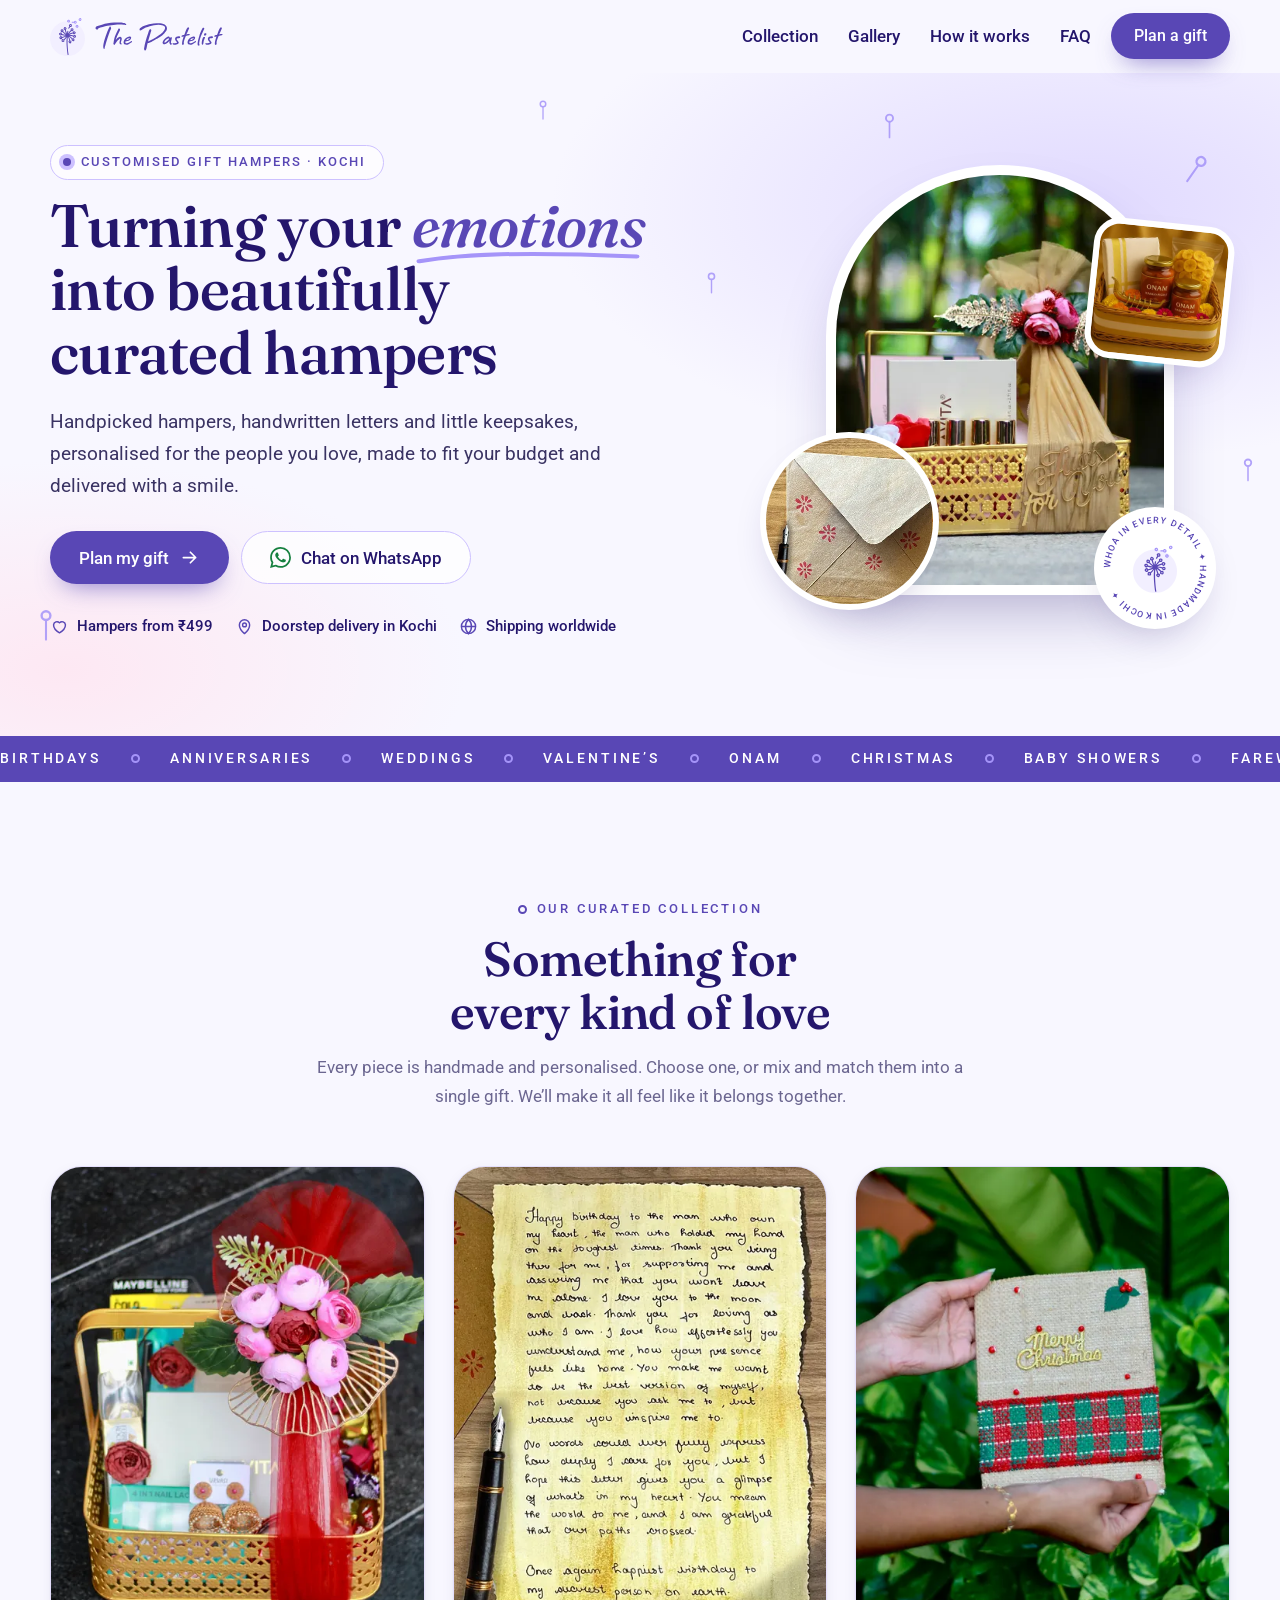
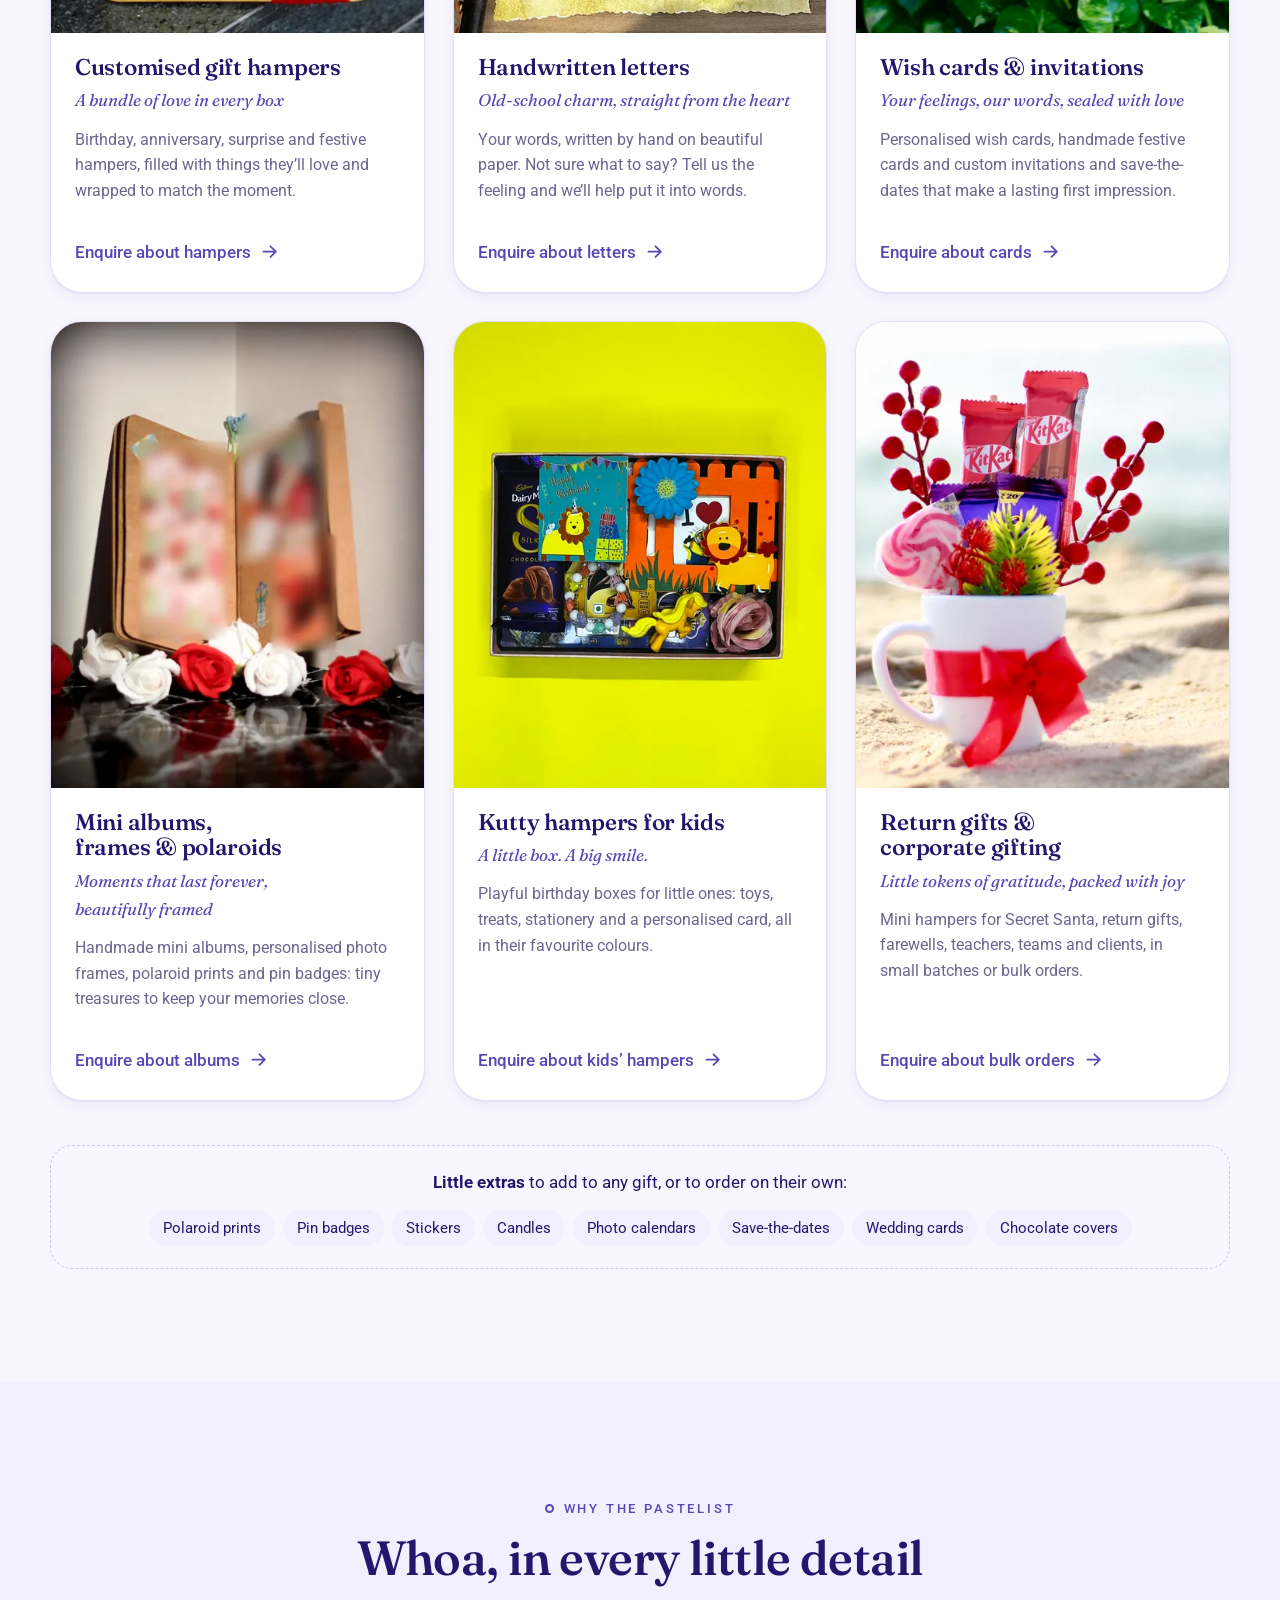
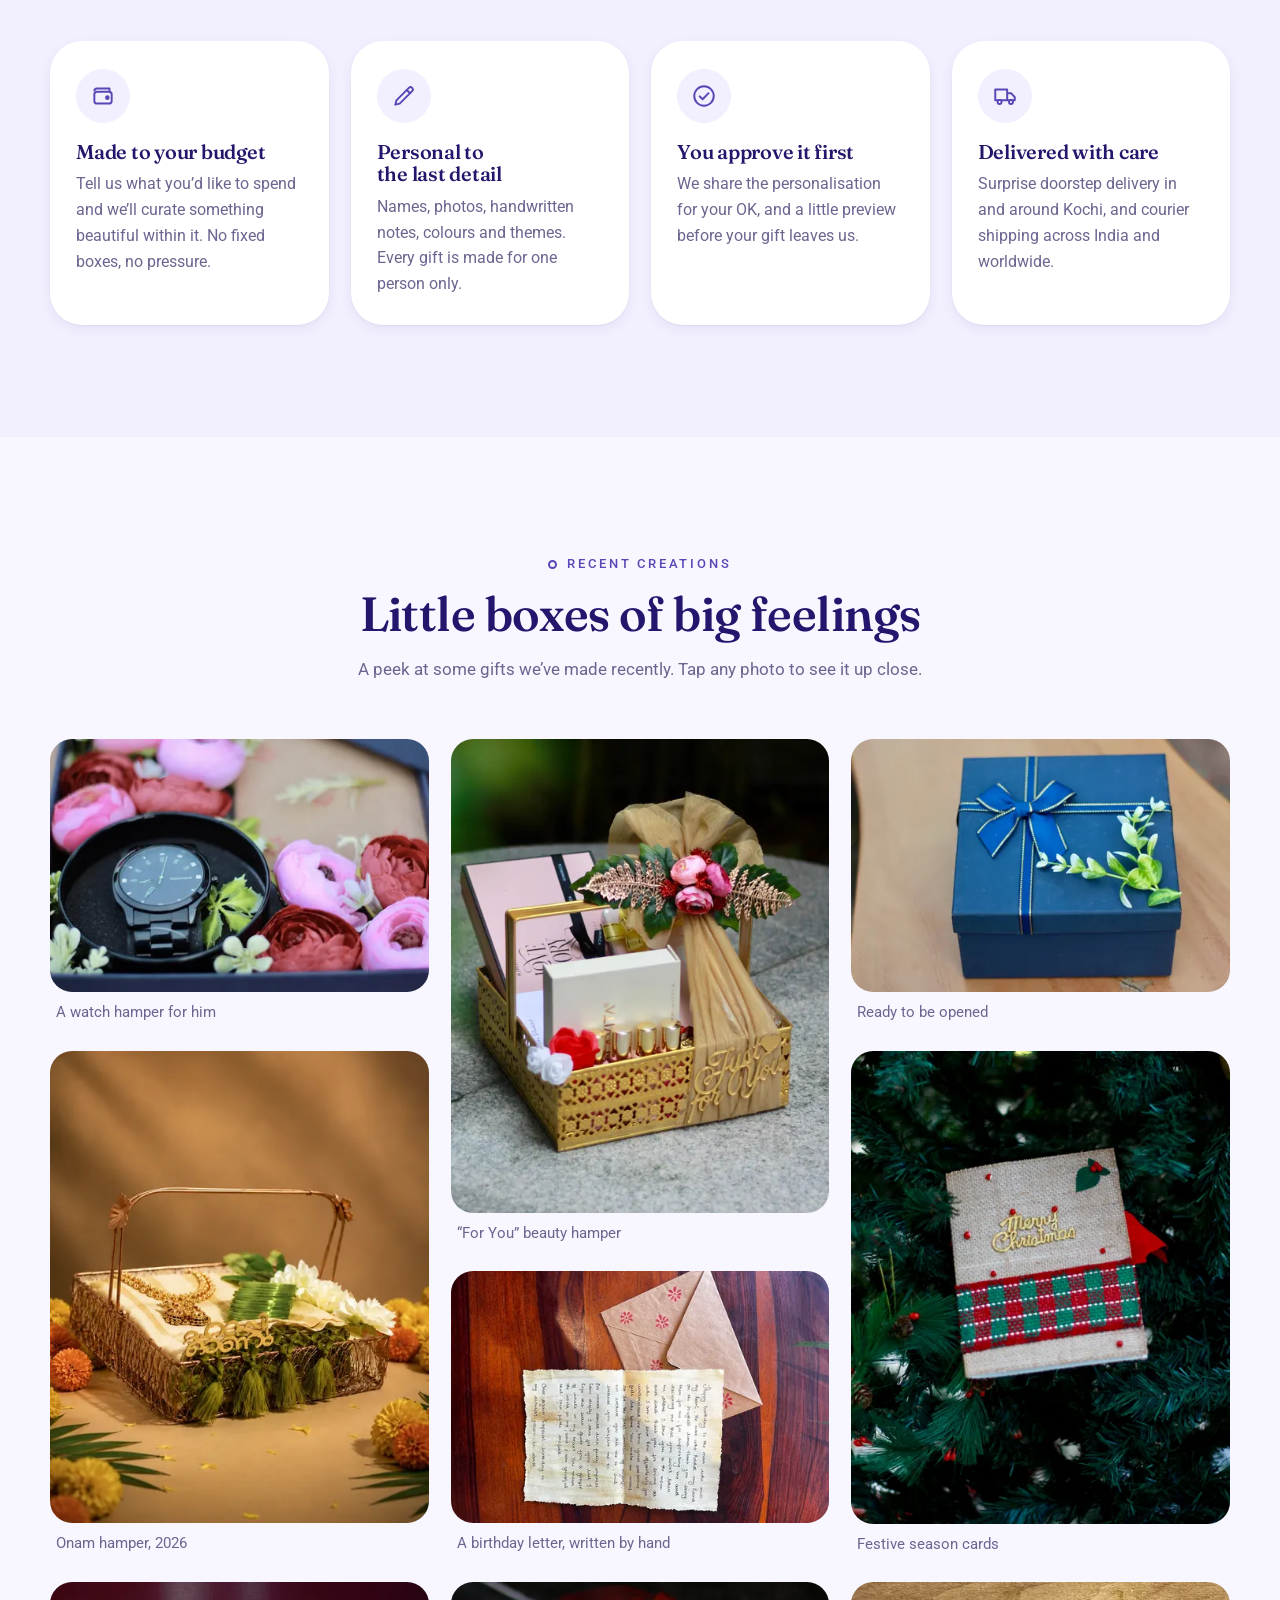
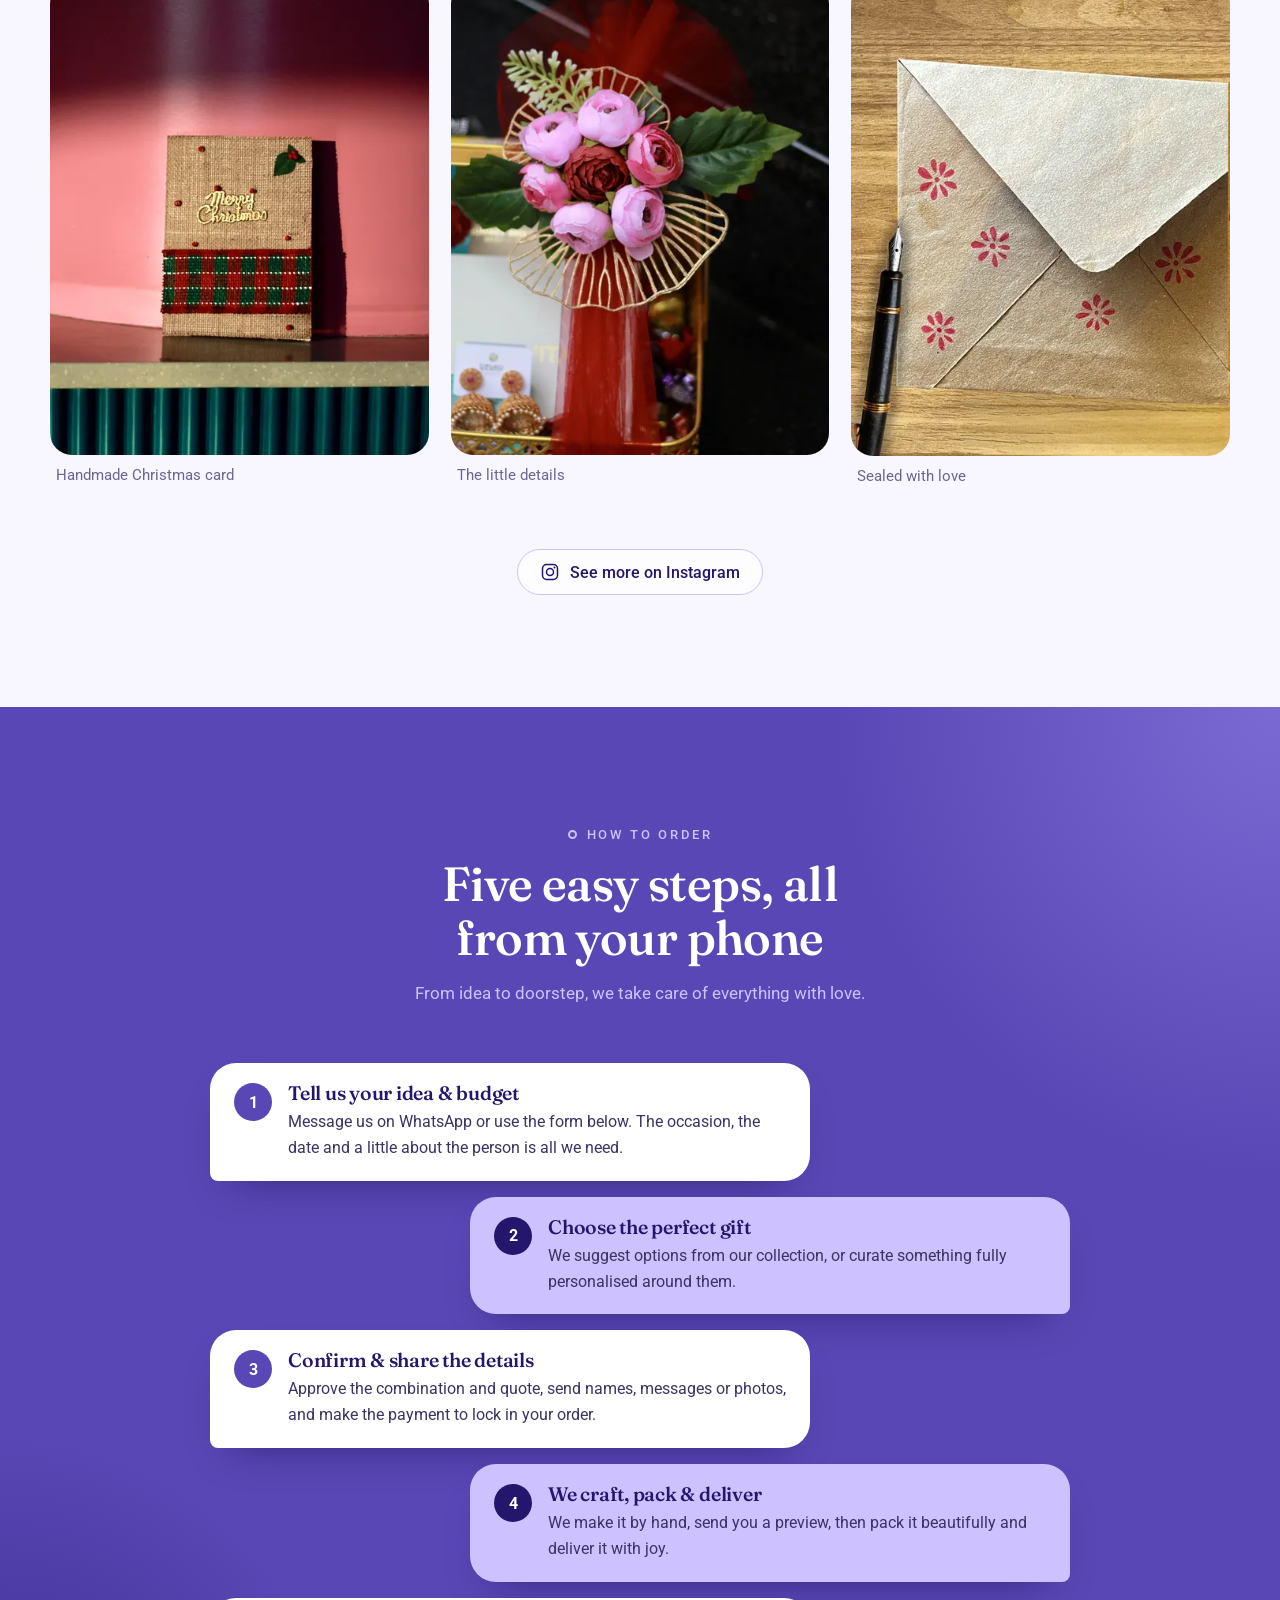
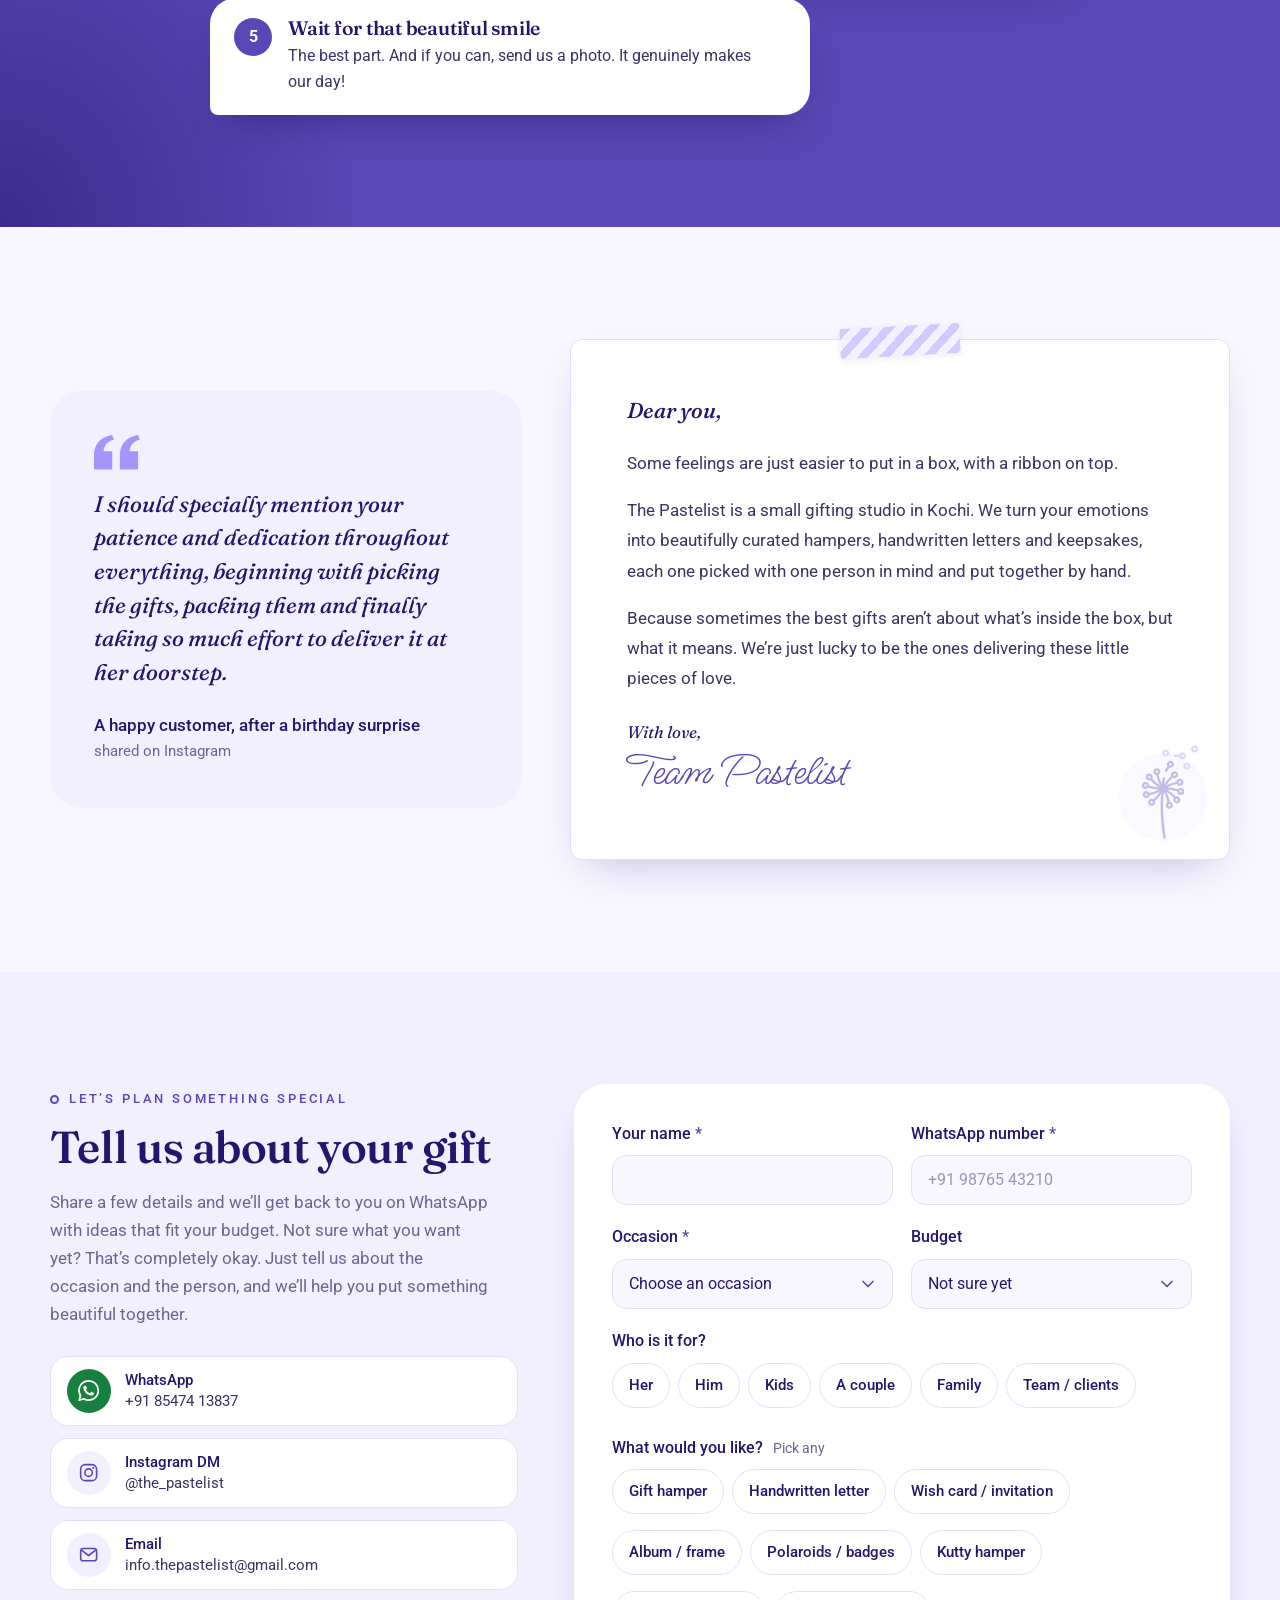
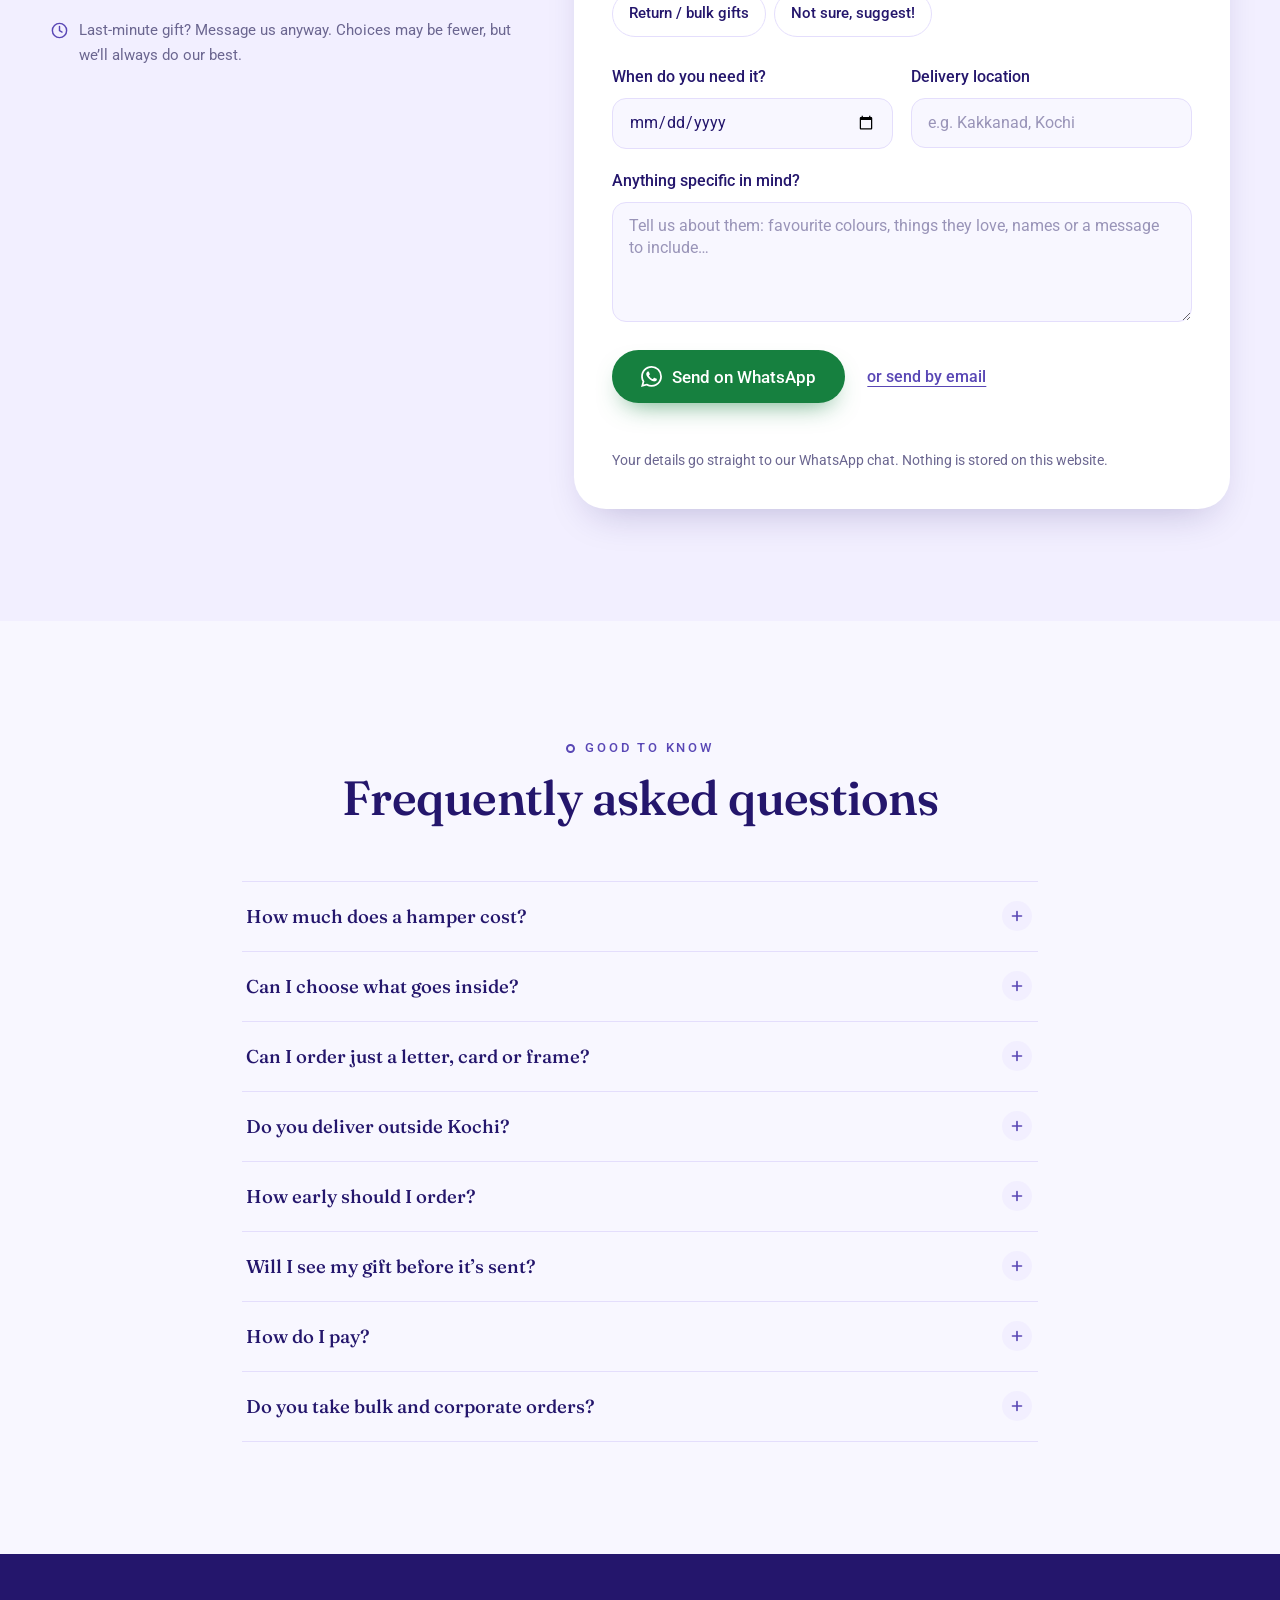
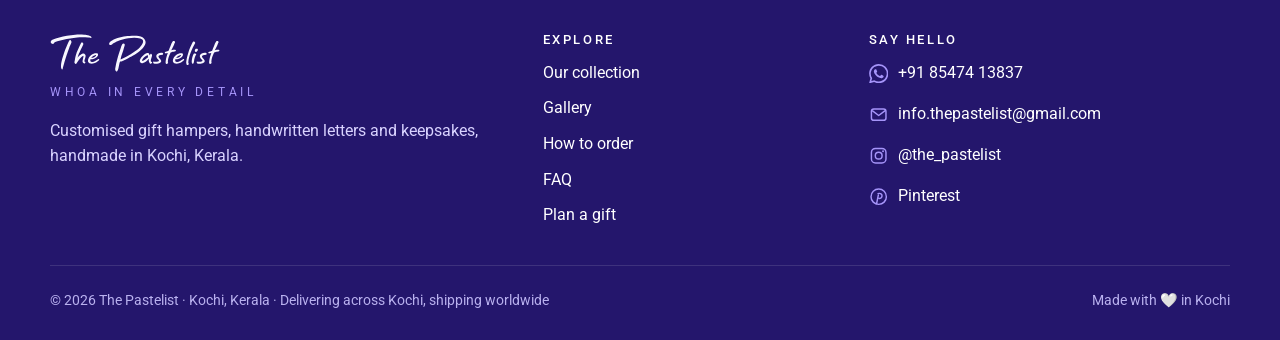
==== index.html @ 3c14d3ce "Initial website upload" ====
<!doctype html>
<html lang="en-IN">
<head>
  <meta charset="utf-8">
  <meta name="viewport" content="width=device-width, initial-scale=1">
  <title>The Pastelist | Customised Gift Hampers &amp; Personalised Gifts in Kochi</title>
  <meta name="description" content="Handmade, personalised gift hampers, handwritten letters, photo albums and wish cards from The Pastelist, Kochi. Curated to your budget, delivered across Kochi and shipped worldwide. Enquire on WhatsApp.">
  <link rel="canonical" href="https://thepastelist.com/">
  <meta name="theme-color" content="#f8f7ff">
  <meta name="color-scheme" content="light">

  <!-- Social sharing (WhatsApp, Instagram, Facebook, X) -->
  <meta property="og:type" content="website">
  <meta property="og:site_name" content="The Pastelist">
  <meta property="og:title" content="The Pastelist — Customised gift hampers, handmade in Kochi">
  <meta property="og:description" content="Hampers, handwritten letters and keepsakes, personalised for the people you love. Made to your budget. Whoa in every detail.">
  <meta property="og:url" content="https://thepastelist.com/">
  <meta property="og:image" content="https://thepastelist.com/assets/img/og-image.jpg">
  <meta property="og:image:width" content="1200">
  <meta property="og:image:height" content="630">
  <meta property="og:image:alt" content="The Pastelist logo beside a gold gift basket hamper">
  <meta property="og:locale" content="en_IN">
  <meta name="twitter:card" content="summary_large_image">

  <link rel="icon" href="favicon.ico" sizes="48x48">
  <link rel="icon" href="favicon.svg" type="image/svg+xml">
  <link rel="apple-touch-icon" href="assets/icons/apple-touch-icon.png">
  <link rel="manifest" href="site.webmanifest">

  <link rel="preconnect" href="https://fonts.googleapis.com">
  <link rel="preconnect" href="https://fonts.gstatic.com" crossorigin>
  <link rel="stylesheet" href="https://fonts.googleapis.com/css2?family=Fraunces:ital,opsz,wght,SOFT@0,9..144,400..650,100;1,9..144,400..650,100&amp;family=Ms+Madi&amp;family=Roboto:wght@400;500;700&amp;display=swap">
  <link rel="preload" as="image" type="image/webp"
        imagesrcset="assets/img/hero-gold-basket-480.webp 480w, assets/img/hero-gold-basket-800.webp 800w, assets/img/hero-gold-basket-1200.webp 1200w"
        imagesizes="(min-width: 1100px) 440px, (min-width: 900px) 40vw, 78vw" fetchpriority="high">
  <link rel="stylesheet" href="css/styles.css">
  <script>document.documentElement.classList.add('js')</script>
  <script src="js/main.js" defer></script>

  <script type="application/ld+json">
  {
    "@context": "https://schema.org",
    "@type": "Store",
    "name": "The Pastelist",
    "alternateName": "Pastelist",
    "slogan": "Whoa in every detail",
    "description": "Customised gift hampers, handwritten letters, mini albums, photo frames, wish cards, invitations and return gifts, handmade and personalised in Kochi, Kerala.",
    "url": "https://thepastelist.com/",
    "logo": "https://thepastelist.com/assets/icons/icon-512.png",
    "image": "https://thepastelist.com/assets/img/og-image.jpg",
    "telephone": "+91-85474-13837",
    "email": "info.thepastelist@gmail.com",
    "priceRange": "₹₹",
    "currenciesAccepted": "INR",
    "address": {
      "@type": "PostalAddress",
      "addressLocality": "Kochi",
      "addressRegion": "Kerala",
      "addressCountry": "IN"
    },
    "areaServed": [
      {"@type": "City", "name": "Kochi"},
      {"@type": "State", "name": "Kerala"},
      {"@type": "Country", "name": "India"}
    ],
    "sameAs": [
      "https://www.instagram.com/the_pastelist/",
      "https://www.pinterest.com/the_pastelist/",
      "https://www.threads.net/@the_pastelist"
    ],
    "contactPoint": {
      "@type": "ContactPoint",
      "contactType": "customer service",
      "telephone": "+91-85474-13837",
      "email": "info.thepastelist@gmail.com",
      "availableLanguage": ["English", "Malayalam"]
    }
  }
  </script>
</head>

<body>
  <a class="skip-link" href="#main">Skip to content</a>

  <!-- ============================== HEADER ============================== -->
  <header class="site-header" id="top">
    <div class="container header-inner">
      <a class="brand" href="#top" aria-label="The Pastelist — back to top">
        <img class="brand-mark" src="assets/brand/mark.svg" alt="" width="36" height="41">
        <img class="brand-word" src="assets/brand/wordmark.svg" alt="The Pastelist" width="132" height="31">
      </a>

      <nav class="site-nav" id="site-nav" aria-label="Main">
        <ul>
          <li><a href="#collection">Collection</a></li>
          <li><a href="#gallery">Gallery</a></li>
          <li><a href="#how-it-works">How it works</a></li>
          <li><a href="#faq">FAQ</a></li>
        </ul>
        <a class="btn btn-wa nav-wa" href="https://wa.me/918547413837?text=Hi%20The%20Pastelist!%20%F0%9F%A4%8D%20I%27d%20like%20to%20know%20more%20about%20your%20gifts." target="_blank" rel="noopener" data-wa>
          <svg class="icon" aria-hidden="true"><use href="#i-whatsapp"/></svg> Chat on WhatsApp
        </a>
      </nav>

      <a class="btn btn-primary header-cta" href="#enquire">Plan a gift</a>
      <button class="menu-toggle" type="button" aria-expanded="false" aria-controls="site-nav">
        <span class="menu-bars" aria-hidden="true"></span>
        <span class="visually-hidden">Menu</span>
      </button>
    </div>
  </header>

  <main id="main">
    <!-- =============================== HERO =============================== -->
    <section class="hero" aria-labelledby="hero-title">
      <div class="seeds" aria-hidden="true">
        <span class="seed s1"></span><span class="seed s2"></span><span class="seed s3"></span>
        <span class="seed s4"></span><span class="seed s5"></span><span class="seed s6"></span>
      </div>

      <div class="container hero-grid">
        <div class="hero-copy" data-reveal>
          <p class="eyebrow"><span class="dot" aria-hidden="true"></span>Customised gift hampers · Kochi</p>
          <h1 id="hero-title">Turning your <em>emotions</em> into beautifully curated hampers</h1>
          <p class="lead">Handpicked hampers, handwritten letters and little keepsakes, personalised for the people you love, made to fit your budget and delivered with a smile.</p>
          <div class="hero-actions">
            <a class="btn btn-primary btn-lg" href="#enquire">Plan my gift
              <svg class="icon" aria-hidden="true"><use href="#i-arrow"/></svg></a>
            <a class="btn btn-ghost btn-lg" href="https://wa.me/918547413837?text=Hi%20The%20Pastelist!%20%F0%9F%A4%8D%20I%27d%20like%20to%20know%20more%20about%20your%20gifts." target="_blank" rel="noopener" data-wa>
              <svg class="icon icon-wa" aria-hidden="true"><use href="#i-whatsapp"/></svg> Chat on WhatsApp</a>
          </div>
          <ul class="trust" aria-label="Why people order from us">
            <li><svg class="icon" aria-hidden="true"><use href="#i-heart"/></svg> Hampers from ₹499</li>
            <li><svg class="icon" aria-hidden="true"><use href="#i-pin"/></svg> Doorstep delivery in Kochi</li>
            <li><svg class="icon" aria-hidden="true"><use href="#i-globe"/></svg> Shipping worldwide</li>
          </ul>
        </div>

        <div class="hero-visual" data-reveal>
          <figure class="arch">
            <picture>
              <source type="image/webp" srcset="assets/img/hero-gold-basket-480.webp 480w, assets/img/hero-gold-basket-800.webp 800w, assets/img/hero-gold-basket-1200.webp 1200w" sizes="(min-width: 1100px) 440px, (min-width: 900px) 40vw, 78vw">
              <img src="assets/img/hero-gold-basket-800.jpg" srcset="assets/img/hero-gold-basket-480.jpg 480w, assets/img/hero-gold-basket-800.jpg 800w, assets/img/hero-gold-basket-1200.jpg 1200w" sizes="(min-width: 1100px) 440px, (min-width: 900px) 40vw, 78vw"
                   width="800" height="1000" alt="A gold lattice gift basket with a gift box, lipsticks and a tulle bow topped with pink roses" fetchpriority="high" decoding="async" style="--ph:#7e7d61">
            </picture>
          </figure>
          <figure class="bubble bubble-letter">
            <picture>
              <source type="image/webp" srcset="assets/img/hero-envelope-320.webp 320w, assets/img/hero-envelope-560.webp 560w" sizes="(min-width: 1100px) 170px, 30vw">
              <img src="assets/img/hero-envelope-320.jpg" srcset="assets/img/hero-envelope-320.jpg 320w, assets/img/hero-envelope-560.jpg 560w" sizes="(min-width: 1100px) 170px, 30vw"
                   width="320" height="320" alt="Kraft envelope hand-stamped with red flowers, beside a fountain pen" decoding="async" style="--ph:#b9a487">
            </picture>
          </figure>
          <figure class="bubble bubble-onam">
            <picture>
              <source type="image/webp" srcset="assets/img/hero-onam-320.webp 320w, assets/img/hero-onam-560.webp 560w" sizes="(min-width: 1100px) 150px, 26vw">
              <img src="assets/img/hero-onam-320.jpg" srcset="assets/img/hero-onam-320.jpg 320w, assets/img/hero-onam-560.jpg 560w" sizes="(min-width: 1100px) 150px, 26vw"
                   width="320" height="320" alt="Onam hamper in a cane tray with kasavu cloth, a golden snake boat, banana chips and mango pickle" decoding="async" style="--ph:#9d651d">
            </picture>
          </figure>
          <div class="badge" aria-hidden="true">
            <svg viewBox="0 0 200 200" class="badge-ring">
              <defs><path id="badge-circle" d="M100,100 m-74,0 a74,74 0 1,1 148,0 a74,74 0 1,1 -148,0"/></defs>
              <text><textPath href="#badge-circle">WHOA IN EVERY DETAIL ✦ HANDMADE IN KOCHI ✦</textPath></text>
            </svg>
            <img src="assets/brand/mark.svg" alt="" width="64" height="74">
          </div>
        </div>
      </div>
    </section>

    <!-- ============================== RIBBON ============================== -->
    <div class="ribbon" aria-label="Occasions we make gifts for">
      <ul class="visually-hidden">
        <li>Birthdays</li><li>Anniversaries</li><li>Weddings and engagements</li><li>Valentine's Day</li>
        <li>Onam</li><li>Christmas and New Year</li><li>Baby showers</li><li>Farewells</li><li>Corporate gifting</li><li>Just because</li>
      </ul>
      <div class="ribbon-track" aria-hidden="true">
        <span>Birthdays</span><span>Anniversaries</span><span>Weddings</span><span>Valentine’s</span><span>Onam</span>
        <span>Christmas</span><span>Baby showers</span><span>Farewells</span><span>Corporate gifting</span><span>Just because</span>
        <span>Birthdays</span><span>Anniversaries</span><span>Weddings</span><span>Valentine’s</span><span>Onam</span>
        <span>Christmas</span><span>Baby showers</span><span>Farewells</span><span>Corporate gifting</span><span>Just because</span>
      </div>
    </div>

    <!-- ============================ COLLECTION ============================ -->
    <section class="section" id="collection" aria-labelledby="collection-title">
      <div class="container">
        <header class="section-head" data-reveal>
          <p class="eyebrow">Our curated collection</p>
          <h2 id="collection-title">Something for every kind of love</h2>
          <p>Every piece is handmade and personalised. Choose one, or mix and match them into a single gift. We’ll make it all feel like it belongs together.</p>
        </header>

        <ul class="cards" role="list">
          <li class="card" data-reveal>
            <div class="card-media">
              <picture>
                <source type="image/webp" srcset="assets/img/col-hampers-480.webp 480w, assets/img/col-hampers-800.webp 800w" sizes="(min-width: 1100px) 360px, (min-width: 640px) 46vw, 92vw">
                <img src="assets/img/col-hampers-480.jpg" srcset="assets/img/col-hampers-480.jpg 480w, assets/img/col-hampers-800.jpg 800w" sizes="(min-width: 1100px) 360px, (min-width: 640px) 46vw, 92vw"
                     width="480" height="600" alt="Gold basket hamper wrapped in red tulle with pink ranunculus, earrings, cosmetics and chocolates" loading="lazy" decoding="async" style="--ph:#7e5f57">
              </picture>
            </div>
            <div class="card-body">
              <h3>Customised gift hampers</h3>
              <p class="card-tag">A bundle of love in every box</p>
              <p>Birthday, anniversary, surprise and festive hampers, filled with things they’ll love and wrapped to match the moment.</p>
              <a class="card-link" href="#enquire" data-product="Gift hamper">Enquire about hampers <svg class="icon" aria-hidden="true"><use href="#i-arrow"/></svg></a>
            </div>
          </li>

          <li class="card" data-reveal>
            <div class="card-media">
              <picture>
                <source type="image/webp" srcset="assets/img/col-letters-480.webp 480w, assets/img/col-letters-800.webp 800w" sizes="(min-width: 1100px) 360px, (min-width: 640px) 46vw, 92vw">
                <img src="assets/img/col-letters-480.jpg" srcset="assets/img/col-letters-480.jpg 480w, assets/img/col-letters-800.jpg 800w" sizes="(min-width: 1100px) 360px, (min-width: 640px) 46vw, 92vw"
                     width="480" height="600" alt="A handwritten birthday letter on aged paper, with a fountain pen resting beside it" loading="lazy" decoding="async" style="--ph:#cac18d">
              </picture>
            </div>
            <div class="card-body">
              <h3>Handwritten letters</h3>
              <p class="card-tag">Old-school charm, straight from the heart</p>
              <p>Your words, written by hand on beautiful paper. Not sure what to say? Tell us the feeling and we’ll help put it into words.</p>
              <a class="card-link" href="#enquire" data-product="Handwritten letter">Enquire about letters <svg class="icon" aria-hidden="true"><use href="#i-arrow"/></svg></a>
            </div>
          </li>

          <li class="card" data-reveal>
            <div class="card-media">
              <picture>
                <source type="image/webp" srcset="assets/img/col-cards-480.webp 480w, assets/img/col-cards-800.webp 800w" sizes="(min-width: 1100px) 360px, (min-width: 640px) 46vw, 92vw">
                <img src="assets/img/col-cards-480.jpg" srcset="assets/img/col-cards-480.jpg 480w, assets/img/col-cards-800.jpg 800w" sizes="(min-width: 1100px) 360px, (min-width: 640px) 46vw, 92vw"
                     width="480" height="600" alt="Hands holding a handmade jute Merry Christmas card with a tartan ribbon, against green leaves" loading="lazy" decoding="async" style="--ph:#4a683e">
              </picture>
            </div>
            <div class="card-body">
              <h3>Wish cards &amp; invitations</h3>
              <p class="card-tag">Your feelings, our words, sealed with love</p>
              <p>Personalised wish cards, handmade festive cards and custom invitations and save-the-dates that make a lasting first impression.</p>
              <a class="card-link" href="#enquire" data-product="Wish card / invitation">Enquire about cards <svg class="icon" aria-hidden="true"><use href="#i-arrow"/></svg></a>
            </div>
          </li>

          <li class="card" data-reveal>
            <div class="card-media">
              <picture>
                <source type="image/webp" srcset="assets/img/col-albums-480.webp 480w, assets/img/col-albums-800.webp 800w" sizes="(min-width: 1100px) 360px, (min-width: 640px) 46vw, 92vw">
                <img src="assets/img/col-albums-480.jpg" srcset="assets/img/col-albums-480.jpg 480w, assets/img/col-albums-800.jpg 800w" sizes="(min-width: 1100px) 360px, (min-width: 640px) 46vw, 92vw"
                     width="480" height="600" alt="A handmade kraft mini photo album opened to its photo pages, surrounded by red and white roses" loading="lazy" decoding="async" style="--ph:#9b7e71">
              </picture>
            </div>
            <div class="card-body">
              <h3>Mini albums, frames &amp; polaroids</h3>
              <p class="card-tag">Moments that last forever, beautifully framed</p>
              <p>Handmade mini albums, personalised photo frames, polaroid prints and pin badges: tiny treasures to keep your memories close.</p>
              <a class="card-link" href="#enquire" data-product="Mini album / photo frame">Enquire about albums <svg class="icon" aria-hidden="true"><use href="#i-arrow"/></svg></a>
            </div>
          </li>

          <li class="card" data-reveal>
            <div class="card-media">
              <picture>
                <source type="image/webp" srcset="assets/img/col-kids-480.webp 480w, assets/img/col-kids-800.webp 800w" sizes="(min-width: 1100px) 360px, (min-width: 640px) 46vw, 92vw">
                <img src="assets/img/col-kids-480.jpg" srcset="assets/img/col-kids-480.jpg 480w, assets/img/col-kids-800.jpg 800w" sizes="(min-width: 1100px) 360px, (min-width: 640px) 46vw, 92vw"
                     width="480" height="600" alt="A kids' birthday hamper with a lion photo frame, a flower clip, a pony toy, a bracelet and chocolates" loading="lazy" decoding="async" style="--ph:#b7b917">
              </picture>
            </div>
            <div class="card-body">
              <h3>Kutty hampers for kids</h3>
              <p class="card-tag">A little box. A big smile.</p>
              <p>Playful birthday boxes for little ones: toys, treats, stationery and a personalised card, all in their favourite colours.</p>
              <a class="card-link" href="#enquire" data-product="Kutty hamper (kids)">Enquire about kids’ hampers <svg class="icon" aria-hidden="true"><use href="#i-arrow"/></svg></a>
            </div>
          </li>

          <li class="card" data-reveal>
            <div class="card-media">
              <picture>
                <source type="image/webp" srcset="assets/img/col-corporate-480.webp 480w, assets/img/col-corporate-800.webp 800w" sizes="(min-width: 1100px) 360px, (min-width: 640px) 46vw, 92vw">
                <img src="assets/img/col-corporate-480.jpg" srcset="assets/img/col-corporate-480.jpg 480w, assets/img/col-corporate-800.jpg 800w" sizes="(min-width: 1100px) 360px, (min-width: 640px) 46vw, 92vw"
                     width="480" height="600" alt="A Christmas mini hamper: a white mug filled with KitKat, chocolates and red berries, tied with a red bow" loading="lazy" decoding="async" style="--ph:#d6afaf">
              </picture>
            </div>
            <div class="card-body">
              <h3>Return gifts &amp; corporate gifting</h3>
              <p class="card-tag">Little tokens of gratitude, packed with joy</p>
              <p>Mini hampers for Secret Santa, return gifts, farewells, teachers, teams and clients, in small batches or bulk orders.</p>
              <a class="card-link" href="#enquire" data-product="Return gifts / corporate">Enquire about bulk orders <svg class="icon" aria-hidden="true"><use href="#i-arrow"/></svg></a>
            </div>
          </li>
        </ul>

        <div class="extras" data-reveal>
          <p><strong>Little extras</strong> to add to any gift, or to order on their own:</p>
          <ul class="chips" role="list">
            <li>Polaroid prints</li><li>Pin badges</li><li>Stickers</li><li>Candles</li><li>Photo calendars</li>
            <li>Save-the-dates</li><li>Wedding cards</li><li>Chocolate covers</li>
          </ul>
        </div>
      </div>
    </section>

    <!-- ============================= PROMISE ============================== -->
    <section class="section section-tint" id="promise" aria-labelledby="promise-title">
      <div class="container">
        <header class="section-head" data-reveal>
          <p class="eyebrow">Why The Pastelist</p>
          <h2 id="promise-title">Whoa, in every little detail</h2>
        </header>
        <ul class="promises" role="list">
          <li data-reveal>
            <span class="promise-icon" aria-hidden="true"><svg class="icon"><use href="#i-wallet"/></svg></span>
            <h3>Made to your budget</h3>
            <p>Tell us what you’d like to spend and we’ll curate something beautiful within it. No fixed boxes, no pressure.</p>
          </li>
          <li data-reveal>
            <span class="promise-icon" aria-hidden="true"><svg class="icon"><use href="#i-pen"/></svg></span>
            <h3>Personal to the last detail</h3>
            <p>Names, photos, handwritten notes, colours and themes. Every gift is made for one person only.</p>
          </li>
          <li data-reveal>
            <span class="promise-icon" aria-hidden="true"><svg class="icon"><use href="#i-check"/></svg></span>
            <h3>You approve it first</h3>
            <p>We share the personalisation for your OK, and a little preview before your gift leaves us.</p>
          </li>
          <li data-reveal>
            <span class="promise-icon" aria-hidden="true"><svg class="icon"><use href="#i-truck"/></svg></span>
            <h3>Delivered with care</h3>
            <p>Surprise doorstep delivery in and around Kochi, and courier shipping across India and worldwide.</p>
          </li>
        </ul>
      </div>
    </section>

    <!-- ============================== GALLERY ============================= -->
    <section class="section" id="gallery" aria-labelledby="gallery-title">
      <div class="container">
        <header class="section-head" data-reveal>
          <p class="eyebrow">Recent creations</p>
          <h2 id="gallery-title">Little boxes of big feelings</h2>
          <p>A peek at some gifts we’ve made recently. Tap any photo to see it up close.</p>
        </header>

        <div class="gallery">
          <figure data-reveal>
            <button type="button" class="gallery-item" data-full="gal-watch" data-w="1200" data-h="803">
              <picture>
                <source type="image/webp" srcset="assets/img/gal-watch-480.webp 480w, assets/img/gal-watch-800.webp 800w" sizes="(min-width: 1100px) 370px, (min-width: 900px) 31vw, 46vw">
                <img src="assets/img/gal-watch-480.jpg" srcset="assets/img/gal-watch-480.jpg 480w, assets/img/gal-watch-800.jpg 800w" sizes="(min-width: 1100px) 370px, (min-width: 900px) 31vw, 46vw"
                     width="480" height="321" alt="A navy gift box holding a black wristwatch nestled among pink and red peonies" loading="lazy" decoding="async" style="--ph:#7e6b78">
              </picture>
            </button>
            <figcaption>A watch hamper for him</figcaption>
          </figure>
          <figure data-reveal>
            <button type="button" class="gallery-item" data-full="gal-onam-2026" data-w="941" data-h="1175">
              <picture>
                <source type="image/webp" srcset="assets/img/gal-onam-2026-480.webp 480w, assets/img/gal-onam-2026-800.webp 800w" sizes="(min-width: 1100px) 370px, (min-width: 900px) 31vw, 46vw">
                <img src="assets/img/gal-onam-2026-480.jpg" srcset="assets/img/gal-onam-2026-480.jpg 480w, assets/img/gal-onam-2026-800.jpg 800w" sizes="(min-width: 1100px) 370px, (min-width: 900px) 31vw, 46vw"
                     width="480" height="599" alt="Personalised Onam hamper in a cane basket with a kasavu mundu and white flowers" loading="lazy" decoding="async" style="--ph:#9c6e38">
              </picture>
            </button>
            <figcaption>Onam hamper, 2026</figcaption>
          </figure>
          <figure data-reveal>
            <button type="button" class="gallery-item" data-full="gal-xmas-card" data-w="1200" data-h="1500">
              <picture>
                <source type="image/webp" srcset="assets/img/gal-xmas-card-480.webp 480w, assets/img/gal-xmas-card-800.webp 800w" sizes="(min-width: 1100px) 370px, (min-width: 900px) 31vw, 46vw">
                <img src="assets/img/gal-xmas-card-480.jpg" srcset="assets/img/gal-xmas-card-480.jpg 480w, assets/img/gal-xmas-card-800.jpg 800w" sizes="(min-width: 1100px) 370px, (min-width: 900px) 31vw, 46vw"
                     width="480" height="600" alt="Handmade jute Christmas card standing on a pink shelf" loading="lazy" decoding="async" style="--ph:#7e4f4b">
              </picture>
            </button>
            <figcaption>Handmade Christmas card</figcaption>
          </figure>
          <figure data-reveal>
            <button type="button" class="gallery-item" data-full="gal-gold-basket" data-w="1200" data-h="1500">
              <picture>
                <source type="image/webp" srcset="assets/img/gal-gold-basket-480.webp 480w, assets/img/gal-gold-basket-800.webp 800w" sizes="(min-width: 1100px) 370px, (min-width: 900px) 31vw, 46vw">
                <img src="assets/img/gal-gold-basket-480.jpg" srcset="assets/img/gal-gold-basket-480.jpg 480w, assets/img/gal-gold-basket-800.jpg 800w" sizes="(min-width: 1100px) 370px, (min-width: 900px) 31vw, 46vw"
                     width="480" height="600" alt="Gold lattice hamper with rose-gold tulle, roses and beauty gifts" loading="lazy" decoding="async" style="--ph:#7c7464">
              </picture>
            </button>
            <figcaption>“For You” beauty hamper</figcaption>
          </figure>
          <figure data-reveal>
            <button type="button" class="gallery-item" data-full="gal-letter" data-w="1200" data-h="800">
              <picture>
                <source type="image/webp" srcset="assets/img/gal-letter-480.webp 480w, assets/img/gal-letter-800.webp 800w" sizes="(min-width: 1100px) 370px, (min-width: 900px) 31vw, 46vw">
                <img src="assets/img/gal-letter-480.jpg" srcset="assets/img/gal-letter-480.jpg 480w, assets/img/gal-letter-800.jpg 800w" sizes="(min-width: 1100px) 370px, (min-width: 900px) 31vw, 46vw"
                     width="480" height="320" alt="An open handwritten letter and its envelope on a wooden table" loading="lazy" decoding="async" style="--ph:#986d67">
              </picture>
            </button>
            <figcaption>A birthday letter, written by hand</figcaption>
          </figure>
          <figure data-reveal>
            <button type="button" class="gallery-item" data-full="gal-roses" data-w="1200" data-h="1500">
              <picture>
                <source type="image/webp" srcset="assets/img/gal-roses-480.webp 480w, assets/img/gal-roses-800.webp 800w" sizes="(min-width: 1100px) 370px, (min-width: 900px) 31vw, 46vw">
                <img src="assets/img/gal-roses-480.jpg" srcset="assets/img/gal-roses-480.jpg 480w, assets/img/gal-roses-800.jpg 800w" sizes="(min-width: 1100px) 370px, (min-width: 900px) 31vw, 46vw"
                     width="480" height="600" alt="Close-up of pink ranunculus and a gold wire fan on a red-tulle gift basket" loading="lazy" decoding="async" style="--ph:#573c37">
              </picture>
            </button>
            <figcaption>The little details</figcaption>
          </figure>
          <figure data-reveal>
            <button type="button" class="gallery-item" data-full="gal-blue-box" data-w="1200" data-h="803">
              <picture>
                <source type="image/webp" srcset="assets/img/gal-blue-box-480.webp 480w, assets/img/gal-blue-box-800.webp 800w" sizes="(min-width: 1100px) 370px, (min-width: 900px) 31vw, 46vw">
                <img src="assets/img/gal-blue-box-480.jpg" srcset="assets/img/gal-blue-box-480.jpg 480w, assets/img/gal-blue-box-800.jpg 800w" sizes="(min-width: 1100px) 370px, (min-width: 900px) 31vw, 46vw"
                     width="480" height="321" alt="A navy gift box tied with a satin bow and a sprig of greenery" loading="lazy" decoding="async" style="--ph:#6d7b82">
              </picture>
            </button>
            <figcaption>Ready to be opened</figcaption>
          </figure>
          <figure data-reveal>
            <button type="button" class="gallery-item" data-full="gal-xmas-tree" data-w="1200" data-h="1500">
              <picture>
                <source type="image/webp" srcset="assets/img/gal-xmas-tree-480.webp 480w, assets/img/gal-xmas-tree-800.webp 800w" sizes="(min-width: 1100px) 370px, (min-width: 900px) 31vw, 46vw">
                <img src="assets/img/gal-xmas-tree-480.jpg" srcset="assets/img/gal-xmas-tree-480.jpg 480w, assets/img/gal-xmas-tree-800.jpg 800w" sizes="(min-width: 1100px) 370px, (min-width: 900px) 31vw, 46vw"
                     width="480" height="600" alt="Jute Christmas card with a tartan band tucked into a decorated Christmas tree" loading="lazy" decoding="async" style="--ph:#232e2a">
              </picture>
            </button>
            <figcaption>Festive season cards</figcaption>
          </figure>
          <figure data-reveal>
            <button type="button" class="gallery-item" data-full="gal-envelope" data-w="1200" data-h="1500">
              <picture>
                <source type="image/webp" srcset="assets/img/gal-envelope-480.webp 480w, assets/img/gal-envelope-800.webp 800w" sizes="(min-width: 1100px) 370px, (min-width: 900px) 31vw, 46vw">
                <img src="assets/img/gal-envelope-480.jpg" srcset="assets/img/gal-envelope-480.jpg 480w, assets/img/gal-envelope-800.jpg 800w" sizes="(min-width: 1100px) 370px, (min-width: 900px) 31vw, 46vw"
                     width="480" height="600" alt="Envelope stamped with red flowers and a fountain pen on a table" loading="lazy" decoding="async" style="--ph:#b9a27f">
              </picture>
            </button>
            <figcaption>Sealed with love</figcaption>
          </figure>
        </div>

        <p class="center" data-reveal>
          <a class="btn btn-ghost" href="https://www.instagram.com/the_pastelist/" target="_blank" rel="noopener">
            <svg class="icon" aria-hidden="true"><use href="#i-instagram"/></svg> See more on Instagram</a>
        </p>
      </div>
    </section>

    <!-- =========================== HOW IT WORKS =========================== -->
    <section class="section section-violet" id="how-it-works" aria-labelledby="how-title">
      <div class="container">
        <header class="section-head" data-reveal>
          <p class="eyebrow eyebrow-light">How to order</p>
          <h2 id="how-title">Five easy steps, all from your phone</h2>
          <p>From idea to doorstep, we take care of everything with love.</p>
        </header>
        <ol class="steps" role="list">
          <li class="step" data-reveal>
            <span class="step-no" aria-hidden="true">1</span>
            <div><h3>Tell us your idea &amp; budget</h3>
              <p>Message us on WhatsApp or use the form below. The occasion, the date and a little about the person is all we need.</p></div>
          </li>
          <li class="step" data-reveal>
            <span class="step-no" aria-hidden="true">2</span>
            <div><h3>Choose the perfect gift</h3>
              <p>We suggest options from our collection, or curate something fully personalised around them.</p></div>
          </li>
          <li class="step" data-reveal>
            <span class="step-no" aria-hidden="true">3</span>
            <div><h3>Confirm &amp; share the details</h3>
              <p>Approve the combination and quote, send names, messages or photos, and make the payment to lock in your order.</p></div>
          </li>
          <li class="step" data-reveal>
            <span class="step-no" aria-hidden="true">4</span>
            <div><h3>We craft, pack &amp; deliver</h3>
              <p>We make it by hand, send you a preview, then pack it beautifully and deliver it with joy.</p></div>
          </li>
          <li class="step" data-reveal>
            <span class="step-no" aria-hidden="true">5</span>
            <div><h3>Wait for that beautiful smile</h3>
              <p>The best part. And if you can, send us a photo. It genuinely makes our day!</p></div>
          </li>
        </ol>
      </div>
    </section>

    <!-- ======================== KIND WORDS + ABOUT ======================== -->
    <section class="section" id="about" aria-labelledby="about-title">
      <div class="container about-grid">
        <figure class="quote" data-reveal>
          <svg class="quote-mark" aria-hidden="true" viewBox="0 0 48 36"><path d="M0 36V22C0 9.6 6.3 2.3 18.8 0l2 4.6C13.6 6.7 10.2 11 10 17h9v19H0Zm27 0V22C27 9.6 33.3 2.3 45.8 0l2 4.6C40.6 6.7 37.2 11 37 17h9v19H27Z"/></svg>
          <blockquote>
            <p>I should specially mention your patience and dedication throughout everything, beginning with picking the gifts, packing them and finally taking so much effort to deliver it at her doorstep.</p>
          </blockquote>
          <figcaption>A happy customer, after a birthday surprise<span>shared on Instagram</span></figcaption>
        </figure>

        <article class="letter" data-reveal>
          <h2 id="about-title" class="visually-hidden">About The Pastelist</h2>
          <p class="letter-greeting">Dear you,</p>
          <p>Some feelings are just easier to put in a box, with a ribbon on top.</p>
          <p>The Pastelist is a small gifting studio in Kochi. We turn your emotions into beautifully curated hampers, handwritten letters and keepsakes, each one picked with one person in mind and put together by hand.</p>
          <p>Because sometimes the best gifts aren’t about what’s inside the box, but what it means. We’re just lucky to be the ones delivering these little pieces of love.</p>
          <p class="letter-sign">With love,<span>Team Pastelist</span></p>
          <img class="letter-mark" src="assets/brand/mark.svg" alt="" width="88" height="101" loading="lazy">
        </article>
      </div>
    </section>

    <!-- ============================== ENQUIRE ============================= -->
    <section class="section section-tint" id="enquire" aria-labelledby="enquire-title">
      <div class="container enquire-grid">
        <div class="enquire-intro" data-reveal>
          <p class="eyebrow">Let’s plan something special</p>
          <h2 id="enquire-title">Tell us about your gift</h2>
          <p>Share a few details and we’ll get back to you on WhatsApp with ideas that fit your budget. Not sure what you want yet? That’s completely okay. Just tell us about the occasion and the person, and we’ll help you put something beautiful together.</p>
          <ul class="contact-list" role="list">
            <li><a href="https://wa.me/918547413837?text=Hi%20The%20Pastelist!%20%F0%9F%A4%8D%20I%27d%20like%20to%20know%20more%20about%20your%20gifts." target="_blank" rel="noopener" data-wa>
              <span class="contact-icon wa" aria-hidden="true"><svg class="icon"><use href="#i-whatsapp"/></svg></span>
              <span><strong>WhatsApp</strong>+91 85474 13837</span></a></li>
            <li><a href="https://www.instagram.com/the_pastelist/" target="_blank" rel="noopener">
              <span class="contact-icon" aria-hidden="true"><svg class="icon"><use href="#i-instagram"/></svg></span>
              <span><strong>Instagram DM</strong>@the_pastelist</span></a></li>
            <li><a href="mailto:info.thepastelist@gmail.com">
              <span class="contact-icon" aria-hidden="true"><svg class="icon"><use href="#i-mail"/></svg></span>
              <span><strong>Email</strong>info.thepastelist@gmail.com</span></a></li>
          </ul>
          <p class="note"><svg class="icon" aria-hidden="true"><use href="#i-clock"/></svg> Last-minute gift? Message us anyway. Choices may be fewer, but we’ll always do our best.</p>
        </div>

        <form class="enquiry-form" id="enquiry-form" novalidate data-reveal>
          <div class="field-row">
            <div class="field">
              <label for="f-name">Your name <span aria-hidden="true">*</span></label>
              <input id="f-name" name="name" type="text" autocomplete="name" required>
              <p class="field-error" id="f-name-err" hidden>Please tell us your name.</p>
            </div>
            <div class="field">
              <label for="f-phone">WhatsApp number <span aria-hidden="true">*</span></label>
              <input id="f-phone" name="phone" type="tel" inputmode="tel" autocomplete="tel" placeholder="+91 98765 43210" required>
              <p class="field-error" id="f-phone-err" hidden>Please enter a valid phone number.</p>
            </div>
          </div>

          <div class="field-row">
            <div class="field">
              <label for="f-occasion">Occasion <span aria-hidden="true">*</span></label>
              <select id="f-occasion" name="occasion" required>
                <option value="">Choose an occasion</option>
                <option>Birthday</option>
                <option>Anniversary</option>
                <option>Wedding / engagement</option>
                <option>Valentine’s Day</option>
                <option>Onam</option>
                <option>Christmas / New Year</option>
                <option>Baby shower / new baby</option>
                <option>Farewell / thank you</option>
                <option>Corporate / bulk order</option>
                <option>Just because</option>
                <option>Something else</option>
              </select>
              <p class="field-error" id="f-occasion-err" hidden>Please choose an occasion.</p>
            </div>
            <div class="field">
              <label for="f-budget">Budget</label>
              <select id="f-budget" name="budget">
                <option value="">Not sure yet</option>
                <option>Under ₹500</option>
                <option>₹500 – ₹1,000</option>
                <option>₹1,000 – ₹2,000</option>
                <option>₹2,000 – ₹3,500</option>
                <option>₹3,500 – ₹5,000</option>
                <option>Above ₹5,000</option>
              </select>
            </div>
          </div>

          <fieldset class="field">
            <legend>Who is it for?</legend>
            <div class="choice-group">
              <label class="choice"><input type="radio" name="recipient" value="Her"><span>Her</span></label>
              <label class="choice"><input type="radio" name="recipient" value="Him"><span>Him</span></label>
              <label class="choice"><input type="radio" name="recipient" value="Kids"><span>Kids</span></label>
              <label class="choice"><input type="radio" name="recipient" value="A couple"><span>A couple</span></label>
              <label class="choice"><input type="radio" name="recipient" value="Family"><span>Family</span></label>
              <label class="choice"><input type="radio" name="recipient" value="Team / clients"><span>Team / clients</span></label>
            </div>
          </fieldset>

          <fieldset class="field">
            <legend>What would you like? <span class="hint">Pick any</span></legend>
            <div class="choice-group">
              <label class="choice"><input type="checkbox" name="products" value="Gift hamper"><span>Gift hamper</span></label>
              <label class="choice"><input type="checkbox" name="products" value="Handwritten letter"><span>Handwritten letter</span></label>
              <label class="choice"><input type="checkbox" name="products" value="Wish card / invitation"><span>Wish card / invitation</span></label>
              <label class="choice"><input type="checkbox" name="products" value="Mini album / photo frame"><span>Album / frame</span></label>
              <label class="choice"><input type="checkbox" name="products" value="Polaroids / badges"><span>Polaroids / badges</span></label>
              <label class="choice"><input type="checkbox" name="products" value="Kutty hamper (kids)"><span>Kutty hamper</span></label>
              <label class="choice"><input type="checkbox" name="products" value="Return gifts / corporate"><span>Return / bulk gifts</span></label>
              <label class="choice"><input type="checkbox" name="products" value="Not sure, please suggest"><span>Not sure, suggest!</span></label>
            </div>
          </fieldset>

          <div class="field-row">
            <div class="field">
              <label for="f-date">When do you need it?</label>
              <input id="f-date" name="date" type="date">
            </div>
            <div class="field">
              <label for="f-location">Delivery location</label>
              <input id="f-location" name="location" type="text" autocomplete="address-level2" placeholder="e.g. Kakkanad, Kochi">
            </div>
          </div>

          <div class="field">
            <label for="f-message">Anything specific in mind?</label>
            <textarea id="f-message" name="message" rows="4" placeholder="Tell us about them: favourite colours, things they love, names or a message to include…"></textarea>
          </div>

          <div class="form-actions">
            <button class="btn btn-wa btn-lg" type="submit">
              <svg class="icon" aria-hidden="true"><use href="#i-whatsapp"/></svg> Send on WhatsApp</button>
            <button class="btn-text" type="button" id="send-email">or send by email</button>
          </div>
          <p class="form-status" id="form-status" role="status" aria-live="polite"></p>
          <p class="form-fineprint">Your details go straight to our WhatsApp chat. Nothing is stored on this website.</p>
        </form>
      </div>
    </section>

    <!-- ================================ FAQ =============================== -->
    <section class="section" id="faq" aria-labelledby="faq-title">
      <div class="container faq-wrap">
        <header class="section-head" data-reveal>
          <p class="eyebrow">Good to know</p>
          <h2 id="faq-title">Frequently asked questions</h2>
        </header>
        <div class="faq" data-reveal>
          <details>
            <summary>How much does a hamper cost?</summary>
            <p>Our hampers start from around ₹499. The final price depends on what goes inside, the size and the personalisation. Share your budget and we’ll curate within it. If a quote feels high, we’ll happily rework the contents rather than compromise on quality.</p>
          </details>
          <details>
            <summary>Can I choose what goes inside?</summary>
            <p>Absolutely. Pick products you like, tell us your colours or theme, or simply tell us about the person and let us curate the rest. Every hamper is customised.</p>
          </details>
          <details>
            <summary>Can I order just a letter, card or frame?</summary>
            <p>Yes. Handwritten letters, wish cards, frames, albums and polaroids can all be ordered on their own. You don’t need to buy a hamper.</p>
          </details>
          <details>
            <summary>Do you deliver outside Kochi?</summary>
            <p>Yes! We offer direct surprise delivery in and around Kochi, and courier shipping across India and worldwide. Pickup can also be arranged.</p>
          </details>
          <details>
            <summary>How early should I order?</summary>
            <p>As early as you can, since personalised pieces take time to make well. For last-minute orders, message us anyway: the choices may be fewer, but we’ll check what’s possible and do our best.</p>
          </details>
          <details>
            <summary>Will I see my gift before it’s sent?</summary>
            <p>Yes. We share names, spellings, dates and messages for your approval before we make anything, and send you a little preview before dispatch.</p>
          </details>
          <details>
            <summary>How do I pay?</summary>
            <p>Once you’re happy with the combination and the quote, we share payment details on WhatsApp. Your order is confirmed as soon as payment is received.</p>
          </details>
          <details>
            <summary>Do you take bulk and corporate orders?</summary>
            <p>We do: return gifts, farewell and teacher gifts, employee and client gifting, and wedding favours. Tell us the quantity and date and we’ll put together options.</p>
          </details>
        </div>
      </div>
    </section>
  </main>

  <!-- ============================== FOOTER ============================== -->
  <footer class="site-footer">
    <div class="container footer-grid">
      <div class="footer-brand">
        <img src="assets/brand/wordmark-light.svg" alt="The Pastelist" width="170" height="40" loading="lazy">
        <p class="footer-tagline">Whoa in every detail</p>
        <p>Customised gift hampers, handwritten letters and keepsakes, handmade in Kochi, Kerala.</p>
      </div>
      <nav aria-label="Footer">
        <h2 class="footer-title">Explore</h2>
        <ul role="list">
          <li><a href="#collection">Our collection</a></li>
          <li><a href="#gallery">Gallery</a></li>
          <li><a href="#how-it-works">How to order</a></li>
          <li><a href="#faq">FAQ</a></li>
          <li><a href="#enquire">Plan a gift</a></li>
        </ul>
      </nav>
      <div>
        <h2 class="footer-title">Say hello</h2>
        <ul role="list" class="footer-contact">
          <li><a href="https://wa.me/918547413837" target="_blank" rel="noopener" data-wa><svg class="icon" aria-hidden="true"><use href="#i-whatsapp"/></svg> +91 85474 13837</a></li>
          <li><a href="mailto:info.thepastelist@gmail.com"><svg class="icon" aria-hidden="true"><use href="#i-mail"/></svg> info.thepastelist@gmail.com</a></li>
          <li><a href="https://www.instagram.com/the_pastelist/" target="_blank" rel="noopener"><svg class="icon" aria-hidden="true"><use href="#i-instagram"/></svg> @the_pastelist</a></li>
          <li><a href="https://www.pinterest.com/the_pastelist/" target="_blank" rel="noopener"><svg class="icon" aria-hidden="true"><use href="#i-pinterest"/></svg> Pinterest</a></li>
        </ul>
      </div>
    </div>
    <div class="container footer-bottom">
      <p>© <span data-year>2026</span> The Pastelist · Kochi, Kerala · Delivering across Kochi, shipping worldwide</p>
      <p>Made with 🤍 in Kochi</p>
    </div>
  </footer>

  <!-- Floating WhatsApp button -->
  <a class="wa-float" href="https://wa.me/918547413837?text=Hi%20The%20Pastelist!%20%F0%9F%A4%8D%20I%27d%20like%20to%20know%20more%20about%20your%20gifts." target="_blank" rel="noopener" data-wa aria-label="Chat with The Pastelist on WhatsApp">
    <svg class="icon" aria-hidden="true"><use href="#i-whatsapp"/></svg>
  </a>

  <!-- Gallery lightbox -->
  <dialog class="lightbox" id="lightbox" aria-label="Photo viewer">
    <button class="lb-close" type="button" aria-label="Close"><svg class="icon" aria-hidden="true"><use href="#i-close"/></svg></button>
    <button class="lb-nav lb-prev" type="button" aria-label="Previous photo"><svg class="icon" aria-hidden="true"><use href="#i-arrow"/></svg></button>
    <figure>
      <picture><source type="image/webp" id="lb-webp"><img id="lb-img" alt=""></picture>
      <figcaption id="lb-caption"></figcaption>
    </figure>
    <button class="lb-nav lb-next" type="button" aria-label="Next photo"><svg class="icon" aria-hidden="true"><use href="#i-arrow"/></svg></button>
  </dialog>

  <!-- Icon sprite -->
  <svg xmlns="http://www.w3.org/2000/svg" hidden>
    <symbol id="i-whatsapp" viewBox="0 0 24 24"><path fill="currentColor" d="M17.47 14.38c-.3-.15-1.76-.87-2.03-.97-.27-.1-.47-.15-.67.15-.2.3-.77.97-.94 1.16-.17.2-.35.22-.64.08-.3-.15-1.26-.46-2.39-1.48-.88-.79-1.48-1.76-1.65-2.06-.17-.3-.02-.46.13-.6.13-.14.3-.35.45-.52.15-.18.2-.3.3-.5.1-.2.05-.37-.03-.52-.07-.15-.67-1.61-.92-2.21-.24-.58-.48-.5-.67-.51h-.57c-.2 0-.52.07-.79.37-.27.3-1.04 1.02-1.04 2.48 0 1.46 1.07 2.88 1.21 3.07.15.2 2.1 3.2 5.08 4.49.71.3 1.26.49 1.7.63.71.22 1.36.19 1.87.12.57-.09 1.76-.72 2-1.41.25-.7.25-1.29.18-1.41-.08-.13-.28-.2-.57-.35m-5.42 7.4h-.01a9.87 9.87 0 0 1-5.03-1.38l-.36-.21-3.74.98 1-3.65-.24-.37a9.86 9.86 0 0 1-1.51-5.26c0-5.45 4.44-9.88 9.89-9.88 2.64 0 5.12 1.03 6.99 2.9a9.82 9.82 0 0 1 2.89 6.99c0 5.45-4.44 9.88-9.88 9.88m8.41-18.3A11.82 11.82 0 0 0 12.05 0C5.5 0 .16 5.34.16 11.89c0 2.1.55 4.14 1.59 5.95L.06 24l6.3-1.65a11.88 11.88 0 0 0 5.69 1.45h.01c6.55 0 11.89-5.34 11.89-11.89a11.82 11.82 0 0 0-3.48-8.41Z"/></symbol>
    <symbol id="i-instagram" viewBox="0 0 24 24"><g fill="none" stroke="currentColor" stroke-width="1.8"><rect x="3" y="3" width="18" height="18" rx="5"/><circle cx="12" cy="12" r="4.2"/></g><circle cx="17.4" cy="6.6" r="1.2" fill="currentColor"/></symbol>
    <symbol id="i-pinterest" viewBox="0 0 24 24"><g fill="none" stroke="currentColor" stroke-width="1.8" stroke-linecap="round" stroke-linejoin="round"><circle cx="12" cy="12" r="9.5"/><path d="M11.2 8.2c2.9-1 5.3.6 4.9 3.1-.4 2.4-2.5 3.5-4.2 2.6"/><path d="M11.6 9.8 9.4 20.6"/></g></symbol>
    <symbol id="i-mail" viewBox="0 0 24 24"><g fill="none" stroke="currentColor" stroke-width="1.8" stroke-linejoin="round"><rect x="3" y="5" width="18" height="14" rx="3"/><path d="m4 7 8 6 8-6"/></g></symbol>
    <symbol id="i-arrow" viewBox="0 0 24 24"><path fill="none" stroke="currentColor" stroke-width="2" stroke-linecap="round" stroke-linejoin="round" d="M5 12h14m-6-6 6 6-6 6"/></symbol>
    <symbol id="i-close" viewBox="0 0 24 24"><path fill="none" stroke="currentColor" stroke-width="2" stroke-linecap="round" d="M6 6l12 12M18 6 6 18"/></symbol>
    <symbol id="i-heart" viewBox="0 0 24 24"><path fill="none" stroke="currentColor" stroke-width="1.8" stroke-linejoin="round" d="M12 20s-7.5-4.4-7.5-10A4.3 4.3 0 0 1 12 7.4 4.3 4.3 0 0 1 19.5 10c0 5.6-7.5 10-7.5 10Z"/></symbol>
    <symbol id="i-pin" viewBox="0 0 24 24"><g fill="none" stroke="currentColor" stroke-width="1.8"><path d="M12 21s-6.5-5.6-6.5-11a6.5 6.5 0 0 1 13 0c0 5.4-6.5 11-6.5 11Z" stroke-linejoin="round"/><circle cx="12" cy="10" r="2.4"/></g></symbol>
    <symbol id="i-globe" viewBox="0 0 24 24"><g fill="none" stroke="currentColor" stroke-width="1.8"><circle cx="12" cy="12" r="9"/><path d="M3 12h18M12 3c2.6 2.6 3.8 5.6 3.8 9s-1.2 6.4-3.8 9c-2.6-2.6-3.8-5.6-3.8-9S9.4 5.6 12 3Z"/></g></symbol>
    <symbol id="i-wallet" viewBox="0 0 24 24"><g fill="none" stroke="currentColor" stroke-width="1.8" stroke-linejoin="round"><path d="M4 7.5A2.5 2.5 0 0 1 6.5 5H18v3"/><rect x="4" y="8" width="16" height="11" rx="2.5"/><circle cx="16" cy="13.5" r="1.2" fill="currentColor"/></g></symbol>
    <symbol id="i-pen" viewBox="0 0 24 24"><g fill="none" stroke="currentColor" stroke-width="1.8" stroke-linecap="round" stroke-linejoin="round"><path d="M16.5 4.5a2.1 2.1 0 0 1 3 3L8 19l-4 1 1-4Z"/><path d="M14.5 6.5l3 3"/></g></symbol>
    <symbol id="i-check" viewBox="0 0 24 24"><g fill="none" stroke="currentColor" stroke-width="1.8" stroke-linecap="round" stroke-linejoin="round"><circle cx="12" cy="12" r="9"/><path d="m8 12.3 2.7 2.7L16.2 9.4"/></g></symbol>
    <symbol id="i-truck" viewBox="0 0 24 24"><g fill="none" stroke="currentColor" stroke-width="1.8" stroke-linejoin="round"><path d="M3 6h11v10H3zM14 9.5h3.8L21 13v3h-7z"/><circle cx="7" cy="17.5" r="1.8" fill="#fff"/><circle cx="17.5" cy="17.5" r="1.8" fill="#fff"/></g></symbol>
    <symbol id="i-clock" viewBox="0 0 24 24"><g fill="none" stroke="currentColor" stroke-width="1.8" stroke-linecap="round"><circle cx="12" cy="12" r="9"/><path d="M12 7v5l3.2 2"/></g></symbol>
  </svg>
</body>
</html>
---- css/styles.css ----
/* ==========================================================================
   The Pastelist — website styles
   Brand tokens come from "Standard Elements/The Pastelist.xd".
   See docs/03-brand-style-guide.md for usage rules.
   ========================================================================== */

:root {
  /* Brand palette */
  --ink: #24166c;          /* deep indigo: headings, footer */
  --violet: #5947b5;       /* primary brand violet: logo, buttons, links */
  --violet-dark: #46369c;  /* hover */
  --lavender: #a594f9;     /* logo seeds: decoration only (not for text on light) */
  --lilac-200: #cdc1ff;    /* pills, highlights */
  --lilac-100: #f2efff;    /* logo circle, tinted sections */
  --lilac-50: #f8f7ff;     /* page background */
  --white: #ffffff;
  --blush: #fff4fb;
  --coral: #d93a5b;        /* errors, tiny heart accents */

  /* Text */
  --text: #3a3363;
  --muted: #6b6690;
  --line: #e4defc;

  /* WhatsApp (darkened from #25D366 so white text passes WCAG AA) */
  --wa: #16803f;
  --wa-dark: #0f6b33;

  /* Type */
  --font-display: "Fraunces", "Iowan Old Style", Georgia, serif;
  --font-body: "Roboto", system-ui, -apple-system, "Segoe UI", sans-serif;
  --font-script: "Ms Madi", "Segoe Script", cursive;

  /* Shape & depth */
  --r-sm: 14px;
  --r: 22px;
  --r-lg: 32px;
  --shadow-sm: 0 1px 2px rgb(36 22 108 / 0.05), 0 4px 14px rgb(36 22 108 / 0.06);
  --shadow: 0 18px 40px -18px rgb(36 22 108 / 0.28);
  --shadow-lg: 0 34px 70px -28px rgb(36 22 108 / 0.4);

  /* Layout */
  --container: 1180px;
  --gutter: clamp(16px, 4vw, 32px);
  --header-h: 72px;
  --section-y: clamp(64px, 9vw, 112px);
}

/* ----------------------------- Base ------------------------------------- */
*, *::before, *::after { box-sizing: border-box; }

html {
  scroll-behavior: smooth;
  -webkit-text-size-adjust: 100%;
  text-size-adjust: 100%;
}

body {
  margin: 0;
  background: var(--lilac-50);
  color: var(--text);
  font: 400 1.0625rem/1.65 var(--font-body);
  -webkit-font-smoothing: antialiased;
  overflow-x: hidden;
}

img, svg, picture { display: block; max-width: 100%; }
img { height: auto; }
[hidden] { display: none !important; } /* keeps the icon sprite & hidden messages hidden despite the rule above */

h1, h2, h3 {
  margin: 0;
  color: var(--ink);
  font-family: var(--font-display);
  font-weight: 560;
  line-height: 1.12;
  letter-spacing: -0.012em;
  text-wrap: balance;
}

p { margin: 0 0 1em; text-wrap: pretty; }
p:last-child { margin-bottom: 0; }

a { color: var(--violet); text-underline-offset: 3px; }
a:hover { color: var(--violet-dark); }

:focus-visible {
  outline: 3px solid var(--violet);
  outline-offset: 3px;
  border-radius: 6px;
}

section[id], main { scroll-margin-top: calc(var(--header-h) + 8px); }

.container {
  width: 100%;
  max-width: calc(var(--container) + 2 * var(--gutter));
  margin-inline: auto;
  padding-inline: var(--gutter);
}

.icon { width: 1.25em; height: 1.25em; flex: none; }

.visually-hidden {
  position: absolute !important;
  width: 1px; height: 1px;
  overflow: hidden;
  clip: rect(0 0 0 0);
  clip-path: inset(50%);
  white-space: nowrap;
}

.skip-link {
  position: fixed;
  left: 12px; top: -60px;
  z-index: 100;
  padding: 10px 16px;
  border-radius: 10px;
  background: var(--ink);
  color: #fff;
  transition: top 0.2s;
}
.skip-link:focus { top: 12px; color: #fff; }

.center { text-align: center; margin-top: 36px; }

/* ----------------------------- Buttons ---------------------------------- */
.btn {
  display: inline-flex;
  align-items: center;
  justify-content: center;
  gap: 10px;
  padding: 12px 22px;
  border: 1.5px solid transparent;
  border-radius: 999px;
  font: 500 1rem/1.2 var(--font-body);
  text-decoration: none;
  white-space: nowrap;
  cursor: pointer;
  transition: background-color 0.2s, border-color 0.2s, color 0.2s, transform 0.2s, box-shadow 0.2s;
}
.btn:hover { transform: translateY(-1px); }
.btn:active { transform: translateY(0); }
.btn-lg { padding: 15px 28px; font-size: 1.05rem; }

.btn-primary {
  background: var(--violet);
  color: #fff;
  box-shadow: 0 12px 26px -12px rgb(89 71 181 / 0.75);
}
.btn-primary:hover { background: var(--violet-dark); color: #fff; }

.btn-ghost {
  background: rgb(255 255 255 / 0.75);
  color: var(--ink);
  border-color: var(--lilac-200);
}
.btn-ghost:hover { background: #fff; color: var(--ink); border-color: var(--violet); }
.btn-ghost .icon-wa { color: var(--wa); }

.btn-wa {
  background: var(--wa);
  color: #fff;
  box-shadow: 0 12px 26px -12px rgb(22 128 63 / 0.7);
}
.btn-wa:hover { background: var(--wa-dark); color: #fff; }

.btn-text {
  padding: 8px 4px;
  border: 0;
  background: none;
  color: var(--violet);
  font: 500 0.98rem var(--font-body);
  text-decoration: underline;
  text-underline-offset: 4px;
  cursor: pointer;
}
.btn-text:hover { color: var(--violet-dark); }

/* ----------------------------- Eyebrow ---------------------------------- */
.eyebrow {
  display: inline-flex;
  align-items: center;
  gap: 10px;
  margin-bottom: 14px;
  color: var(--violet);
  font: 500 0.8rem/1.3 var(--font-body);
  letter-spacing: 0.22em;
  text-transform: uppercase;
}
.eyebrow::before {
  content: "";
  width: 9px; height: 9px;
  border: 2px solid currentColor;
  border-radius: 50%;
  flex: none;
}
.eyebrow-light { color: var(--lilac-200); }

/* ----------------------------- Header ----------------------------------- */
.site-header {
  position: sticky;
  top: 0;
  z-index: 50;
  background: rgb(248 247 255 / 0.82);
  -webkit-backdrop-filter: saturate(1.4) blur(14px);
  backdrop-filter: saturate(1.4) blur(14px);
  border-bottom: 1px solid transparent;
  transition: border-color 0.3s, box-shadow 0.3s;
}
.site-header.is-scrolled { border-color: var(--line); box-shadow: var(--shadow-sm); }

.header-inner {
  display: flex;
  align-items: center;
  gap: 20px;
  min-height: var(--header-h);
}

.brand { display: flex; align-items: center; gap: 10px; margin-right: auto; }
.brand-mark { width: auto; height: 40px; }
.brand-word { width: auto; height: 29px; }

.site-nav ul { display: flex; gap: 30px; margin: 0; padding: 0; list-style: none; }
.site-nav a:not(.btn) {
  position: relative;
  color: var(--ink);
  font-weight: 500;
  text-decoration: none;
}
.site-nav a:not(.btn)::after {
  content: "";
  position: absolute;
  left: 0; right: 0; bottom: -6px;
  height: 2px;
  border-radius: 2px;
  background: var(--violet);
  transform: scaleX(0);
  transition: transform 0.25s;
}
.site-nav a:not(.btn):hover::after { transform: scaleX(1); }
.nav-wa { display: none; }

.menu-toggle {
  display: none;
  width: 46px; height: 46px;
  padding: 0;
  border: 1.5px solid var(--lilac-200);
  border-radius: 50%;
  background: #fff;
  cursor: pointer;
}
.menu-bars,
.menu-bars::before,
.menu-bars::after {
  display: block;
  width: 18px; height: 2px;
  margin: auto;
  border-radius: 2px;
  background: var(--ink);
  transition: transform 0.25s, opacity 0.2s;
}
.menu-bars { position: relative; }
.menu-bars::before, .menu-bars::after { content: ""; position: absolute; left: 0; }
.menu-bars::before { top: -6px; }
.menu-bars::after { top: 6px; }
.menu-toggle[aria-expanded="true"] .menu-bars { background: transparent; }
.menu-toggle[aria-expanded="true"] .menu-bars::before { transform: translateY(6px) rotate(45deg); }
.menu-toggle[aria-expanded="true"] .menu-bars::after { transform: translateY(-6px) rotate(-45deg); }

@media (max-width: 899px) {
  .js .menu-toggle { display: block; }
  .js .site-nav {
    position: fixed;
    inset: var(--header-h) 0 auto 0;
    display: none;
    padding: 12px var(--gutter) 28px;
    background: var(--lilac-50);
    border-bottom: 1px solid var(--line);
    box-shadow: var(--shadow);
  }
  .js .site-header.menu-open .site-nav { display: block; }
  .site-nav ul { flex-direction: column; gap: 0; }
  .site-nav li a:not(.btn) {
    display: block;
    padding: 14px 4px;
    border-bottom: 1px solid var(--line);
    font-size: 1.1rem;
  }
  .site-nav a:not(.btn)::after { display: none; }
  .nav-wa { display: flex; width: 100%; margin-top: 20px; }
  html:not(.js) .site-nav ul { flex-flow: row wrap; gap: 4px 18px; }
  html:not(.js) .header-inner { flex-wrap: wrap; padding-block: 10px; }
}
@media (max-width: 519px) {
  .header-cta { display: none; }
  .brand-mark { height: 36px; }
  .brand-word { height: 26px; }
}

/* ------------------------------ Hero ------------------------------------ */
.hero {
  position: relative;
  overflow: hidden;
  padding: clamp(28px, 6vw, 72px) 0 clamp(56px, 8vw, 96px);
  background:
    radial-gradient(60% 55% at 85% 20%, rgb(205 193 255 / 0.55), transparent 70%),
    radial-gradient(45% 45% at 5% 90%, rgb(255 228 240 / 0.8), transparent 70%),
    var(--lilac-50);
}

.hero-grid {
  position: relative;
  display: grid;
  gap: clamp(40px, 6vw, 72px);
  align-items: center;
}

.hero .eyebrow {
  padding: 8px 16px 8px 12px;
  border: 1px solid var(--lilac-200);
  border-radius: 999px;
  background: rgb(255 255 255 / 0.7);
  letter-spacing: 0.16em;
}
.hero .eyebrow::before { display: none; }
.hero .eyebrow .dot {
  width: 8px; height: 8px;
  border-radius: 50%;
  background: var(--violet);
  box-shadow: 0 0 0 4px var(--lilac-200);
}

.hero h1 {
  position: relative;
  z-index: 0; /* keeps the hand-drawn underline behind the word, above the hero background */
  font-size: clamp(2.3rem, 4.7vw, 3.75rem);
  font-weight: 540;
  line-height: 1.06;
  margin-bottom: 22px;
}
.hero h1 em {
  position: relative;
  color: var(--violet);
  font-style: italic;
  white-space: nowrap;
}
.hero h1 em::after {
  content: "";
  position: absolute;
  left: 2%; right: 2%; bottom: -0.08em;
  height: 0.28em;
  background: url("data:image/svg+xml,%3Csvg xmlns='http://www.w3.org/2000/svg' viewBox='0 0 200 20' preserveAspectRatio='none'%3E%3Cpath d='M3 14c40-9 90-12 194-6' fill='none' stroke='%23a594f9' stroke-width='5' stroke-linecap='round'/%3E%3C/svg%3E") no-repeat center / 100% 100%;
  z-index: -1;
}

.lead {
  max-width: 34em;
  margin-bottom: 30px;
  color: var(--text);
  font-size: clamp(1.05rem, 1.6vw, 1.2rem);
}

.hero-actions { display: flex; flex-wrap: wrap; gap: 12px; margin-bottom: 30px; }

.trust {
  display: flex;
  flex-wrap: wrap;
  gap: 10px 22px;
  margin: 0;
  padding: 0;
  list-style: none;
  color: var(--ink);
  font-size: 0.95rem;
  font-weight: 500;
}
.trust li { display: inline-flex; align-items: center; gap: 8px; }
.trust .icon { color: var(--violet); }

/* collage */
.hero-visual {
  position: relative;
  width: min(100%, 470px);
  margin-inline: auto;
  padding: 10px 11% 34px 13%;
}

.arch {
  margin: 0;
  overflow: hidden;
  border: 10px solid #fff;
  border-radius: 50% 50% 26px 26px / 40% 40% 26px 26px;
  background: #fff;
  box-shadow: var(--shadow-lg);
}
.arch img { width: 100%; aspect-ratio: 4 / 5; object-fit: cover; background: var(--ph); }

.bubble {
  position: absolute;
  margin: 0;
  overflow: hidden;
  border: 6px solid #fff;
  background: #fff;
  box-shadow: var(--shadow);
}
.bubble img { width: 100%; aspect-ratio: 1; object-fit: cover; background: var(--ph); }
.bubble-letter { left: 0; bottom: 4%; width: 38%; border-radius: 50%; }
.bubble-onam { right: 0; top: 14%; width: 30%; border-radius: 26px; transform: rotate(6deg); }

.badge {
  position: absolute;
  right: 3%;
  bottom: 0;
  display: grid;
  place-items: center;
  width: clamp(104px, 26%, 128px);
  aspect-ratio: 1;
  border-radius: 50%;
  background: #fff;
  box-shadow: var(--shadow);
}
.badge > * { grid-area: 1 / 1; }
.badge-ring { width: 100%; height: 100%; animation: spin 32s linear infinite; }
.badge-ring text {
  fill: var(--violet);
  font: 500 14.5px var(--font-body);
  letter-spacing: 0.14em;
}
.badge img { width: 36%; height: auto; }

@keyframes spin { to { transform: rotate(360deg); } }

/* floating dandelion seeds */
.seeds { position: absolute; inset: 0; pointer-events: none; }
.seed {
  position: absolute;
  width: 16px; height: 34px;
  background: url("data:image/svg+xml,%3Csvg xmlns='http://www.w3.org/2000/svg' viewBox='0 0 20 42'%3E%3Ccircle cx='10' cy='8' r='5.5' fill='none' stroke='%23a594f9' stroke-width='3'/%3E%3Cpath d='M10 14.5V38' stroke='%23a594f9' stroke-width='2.6' stroke-linecap='round'/%3E%3C/svg%3E") no-repeat center / contain;
  opacity: 0.85;
  animation: drift 16s ease-in-out infinite;
}
.s1 { top: 12%; right: 6%; transform: rotate(35deg); }
.s2 { top: 30%; right: 44%; width: 11px; height: 24px; animation-delay: -4s; animation-duration: 19s; }
.s3 { top: 6%; right: 30%; width: 13px; height: 28px; animation-delay: -9s; }
.s4 { bottom: 14%; left: 3%; animation-delay: -2s; animation-duration: 21s; }
.s5 { top: 58%; right: 2%; width: 12px; height: 26px; animation-delay: -12s; }
.s6 { top: 4%; left: 42%; width: 10px; height: 22px; animation-delay: -6s; animation-duration: 23s; }

@media (max-width: 899px) {
  .s2, .s5, .s6 { display: none; }
  .s1 { top: 13%; right: 5%; }
  .s3 { top: 21%; right: 12%; }
  .s4 { top: auto; bottom: 3%; left: 4%; }
}

@keyframes drift {
  0%, 100% { transform: translate(0, 0) rotate(30deg); }
  50% { transform: translate(18px, -22px) rotate(48deg); }
}

@media (min-width: 900px) {
  .hero-grid { grid-template-columns: 1.08fr 0.92fr; }
  .hero-visual { margin-right: 0; }
}

/* ----------------------------- Ribbon ----------------------------------- */
.ribbon {
  overflow: hidden;
  padding: 16px 0;
  background: var(--violet);
  color: #fff;
}
.ribbon-track {
  display: flex;
  width: max-content;
  animation: ribbon 46s linear infinite;
}
.ribbon:hover .ribbon-track { animation-play-state: paused; }
.ribbon-track span {
  display: inline-flex;
  align-items: center;
  gap: 30px;
  padding-right: 30px;
  font: 500 0.9rem/1 var(--font-body);
  letter-spacing: 0.2em;
  text-transform: uppercase;
  white-space: nowrap;
}
.ribbon-track span::after {
  content: "";
  width: 9px; height: 9px;
  border: 2px solid var(--lavender);
  border-radius: 50%;
}
@keyframes ribbon { to { transform: translateX(-50%); } }

/* ---------------------------- Sections ---------------------------------- */
.section { padding: var(--section-y) 0; }
.section-tint { background: var(--lilac-100); }

.section-head {
  max-width: 680px;
  margin: 0 auto clamp(36px, 5vw, 56px);
  text-align: center;
}
.section-head h2 { font-size: clamp(2rem, 4vw, 3rem); margin-bottom: 14px; }
.section-head p:not(.eyebrow) { color: var(--muted); font-size: 1.08rem; }

/* ------------------------- Collection cards ----------------------------- */
.cards {
  display: grid;
  gap: 18px;
  margin: 0;
  padding: 0;
  list-style: none;
}

.card {
  display: flex;
  flex-direction: column;
  overflow: hidden;
  border: 1px solid var(--line);
  border-radius: var(--r-lg);
  background: #fff;
  box-shadow: var(--shadow-sm);
  transition: transform 0.35s, box-shadow 0.35s;
}
.card:hover { transform: translateY(-4px); box-shadow: var(--shadow); }

.card-media { aspect-ratio: 4 / 5; overflow: hidden; }
.card-media img {
  width: 100%; height: 100%;
  object-fit: cover;
  background: var(--ph);
  transition: transform 0.7s cubic-bezier(0.2, 0.7, 0.2, 1);
}
.card:hover .card-media img { transform: scale(1.045); }

.card-body {
  display: flex;
  flex: 1;
  flex-direction: column;
  gap: 6px;
  padding: 22px 24px 26px;
}
.card h3 { font-size: 1.42rem; }
.card-tag {
  margin: 0 0 6px;
  color: var(--violet);
  font-family: var(--font-display);
  font-style: italic;
}
.card-body p:not(.card-tag) { color: var(--muted); font-size: 0.98rem; }
.card-link {
  display: inline-flex;
  align-items: center;
  gap: 8px;
  margin-top: auto;
  padding-top: 12px;
  font-weight: 500;
  text-decoration: none;
}
.card-link .icon { transition: transform 0.25s; }
.card-link:hover .icon { transform: translateX(4px); }

/* phones: swipeable row, next card peeking */
@media (max-width: 639px) {
  .cards {
    grid-auto-flow: column;
    grid-auto-columns: 82%;
    margin-inline: calc(-1 * var(--gutter));
    padding: 4px var(--gutter) 18px;
    overflow-x: auto;
    overscroll-behavior-x: contain;
    scroll-snap-type: x mandatory;
    scroll-padding-inline: var(--gutter);
    scrollbar-width: none;
  }
  .cards::-webkit-scrollbar { display: none; }
  .card { scroll-snap-align: start; }
  .card:hover { transform: none; }
}
@media (min-width: 640px) { .cards { grid-template-columns: repeat(2, 1fr); gap: 24px; } }
@media (min-width: 1100px) { .cards { grid-template-columns: repeat(3, 1fr); gap: 28px; } }

.extras {
  display: flex;
  flex-wrap: wrap;
  align-items: center;
  justify-content: center;
  gap: 14px 18px;
  margin-top: clamp(28px, 4vw, 44px);
  padding: 22px 26px;
  border: 1.5px dashed var(--lilac-200);
  border-radius: var(--r);
  text-align: center;
}
.extras p { margin: 0; color: var(--ink); }
.chips { display: flex; flex-wrap: wrap; justify-content: center; gap: 8px; margin: 0; padding: 0; list-style: none; }
.chips li {
  padding: 6px 14px;
  border-radius: 999px;
  background: var(--lilac-100);
  color: var(--ink);
  font-size: 0.92rem;
}

/* ----------------------------- Promise ---------------------------------- */
.promises {
  display: grid;
  gap: 18px;
  margin: 0;
  padding: 0;
  list-style: none;
}
.promises li {
  padding: 28px 26px;
  border-radius: var(--r-lg);
  background: #fff;
  box-shadow: var(--shadow-sm);
}
.promise-icon {
  display: grid;
  place-items: center;
  width: 54px; height: 54px;
  margin-bottom: 18px;
  border-radius: 50%;
  background: var(--lilac-100);
  color: var(--violet);
}
.promise-icon .icon { width: 26px; height: 26px; }
.promises h3 { margin-bottom: 8px; font-size: 1.25rem; }
.promises p { color: var(--muted); font-size: 0.98rem; }
@media (min-width: 640px) { .promises { grid-template-columns: repeat(2, 1fr); gap: 22px; } }
@media (min-width: 1100px) { .promises { grid-template-columns: repeat(4, 1fr); } }

/* ----------------------------- Gallery ---------------------------------- */
.gallery { columns: 2; column-gap: 14px; }
.gallery figure { margin: 0 0 18px; break-inside: avoid; }
.gallery-item {
  display: block;
  width: 100%;
  padding: 0;
  overflow: hidden;
  border: 0;
  border-radius: var(--r);
  background: var(--lilac-100);
  cursor: zoom-in;
}
.gallery-item img {
  width: 100%;
  background: var(--ph);
  transition: transform 0.7s cubic-bezier(0.2, 0.7, 0.2, 1), filter 0.3s;
}
.gallery-item:hover img { transform: scale(1.035); }
.gallery figcaption { padding: 8px 6px 0; color: var(--muted); font-size: 0.92rem; }
@media (min-width: 900px) { .gallery { columns: 3; column-gap: 22px; } .gallery figure { margin-bottom: 26px; } }

/* --------------------------- How it works ------------------------------- */
.section-violet {
  position: relative;
  overflow: hidden;
  background:
    radial-gradient(50% 60% at 100% 0%, rgb(165 148 249 / 0.45), transparent 70%),
    radial-gradient(40% 50% at 0% 100%, rgb(36 22 108 / 0.55), transparent 70%),
    var(--violet);
  color: #fff;
}
.section-violet h2 { color: #fff; }
.section-violet .section-head p:not(.eyebrow) { color: var(--lilac-200); }

.steps {
  display: grid;
  gap: 16px;
  max-width: 860px;
  margin: 0 auto;
  padding: 0;
  list-style: none;
}
.step {
  position: relative;
  display: flex;
  gap: 16px;
  align-items: flex-start;
  max-width: 600px;
  padding: 20px 24px;
  border-radius: 26px 26px 26px 8px;
  background: #fff;
  color: var(--text);
  box-shadow: 0 20px 40px -24px rgb(20 10 70 / 0.6);
}
.step:nth-child(even) {
  justify-self: end;
  border-radius: 26px 26px 8px 26px;
  background: var(--lilac-200);
}
.step h3 { margin-bottom: 4px; font-size: 1.22rem; }
.step p { color: var(--text); font-size: 0.98rem; }
.step-no {
  display: grid;
  place-items: center;
  flex: none;
  width: 38px; height: 38px;
  border-radius: 50%;
  background: var(--violet);
  color: #fff;
  font: 700 1rem var(--font-body);
}
.step:nth-child(even) .step-no { background: var(--ink); }

/* ------------------------- Kind words + letter -------------------------- */
.about-grid { display: grid; gap: 28px; align-items: center; }
@media (min-width: 960px) { .about-grid { grid-template-columns: 5fr 7fr; gap: 48px; } }

.quote {
  position: relative;
  margin: 0;
  padding: clamp(28px, 4vw, 44px);
  border-radius: var(--r-lg);
  background: var(--lilac-100);
}
.quote-mark { width: 46px; margin-bottom: 18px; fill: var(--lavender); }
.quote blockquote { margin: 0 0 22px; }
.quote blockquote p {
  color: var(--ink);
  font: italic 450 clamp(1.2rem, 2vw, 1.4rem)/1.5 var(--font-display);
}
.quote figcaption { color: var(--ink); font-weight: 500; }
.quote figcaption span { display: block; color: var(--muted); font-size: 0.92rem; font-weight: 400; }

.letter {
  position: relative;
  padding: clamp(34px, 5vw, 56px) clamp(26px, 5vw, 56px) clamp(30px, 4vw, 44px);
  border: 1px solid var(--line);
  border-radius: 12px;
  background: #fff;
  box-shadow: var(--shadow);
  transform: rotate(-0.8deg);
  font-size: 1.05rem;
  line-height: 1.8;
}
.letter::before { /* a strip of washi tape */
  content: "";
  position: absolute;
  top: -14px; left: 50%;
  width: 120px; height: 30px;
  margin-left: -60px;
  border-radius: 3px;
  background: repeating-linear-gradient(135deg, rgb(205 193 255 / 0.85) 0 8px, rgb(242 239 255 / 0.85) 8px 16px);
  transform: rotate(-3deg);
  box-shadow: 0 2px 6px rgb(36 22 108 / 0.08);
}
.letter p { margin-bottom: 1em; }
.letter-greeting { color: var(--ink); font: italic 500 1.35rem/1.4 var(--font-display); }
.letter-sign { margin-top: 1.4em; color: var(--ink); font-family: var(--font-display); font-style: italic; }
.letter-sign span {
  display: block;
  color: var(--violet);
  font: 400 2.9rem/1.1 var(--font-script);
}
.letter-mark {
  position: absolute;
  right: 22px; bottom: 18px;
  width: 88px;
  opacity: 0.35;
}

/* ----------------------------- Enquire ---------------------------------- */
.enquire-grid { display: grid; gap: 36px; align-items: start; }
@media (min-width: 960px) {
  .enquire-grid { grid-template-columns: 5fr 7fr; gap: 56px; }
  .enquire-intro { position: sticky; top: calc(var(--header-h) + 28px); }
}
.enquire-intro h2 { margin-bottom: 16px; font-size: clamp(2rem, 4vw, 2.8rem); }
.enquire-intro > p:not(.eyebrow) { color: var(--muted); }

.contact-list { display: grid; gap: 12px; margin: 28px 0; padding: 0; list-style: none; }
.contact-list a {
  display: flex;
  align-items: center;
  gap: 14px;
  padding: 12px 16px;
  border: 1px solid var(--line);
  border-radius: 18px;
  background: #fff;
  color: var(--text);
  text-decoration: none;
  transition: border-color 0.2s, transform 0.2s;
}
.contact-list a:hover { border-color: var(--violet); transform: translateX(3px); }
.contact-list strong { display: block; color: var(--ink); font-weight: 500; }
.contact-list span:last-child { font-size: 0.95rem; line-height: 1.4; overflow-wrap: anywhere; }
.contact-icon {
  display: grid;
  place-items: center;
  flex: none;
  width: 44px; height: 44px;
  border-radius: 50%;
  background: var(--lilac-100);
  color: var(--violet);
}
.contact-icon.wa { background: var(--wa); color: #fff; }

.note { display: flex; gap: 10px; color: var(--ink); font-size: 0.95rem; }
.note .icon { margin-top: 3px; color: var(--violet); }

/* form */
.enquiry-form {
  padding: clamp(22px, 4vw, 38px);
  border-radius: var(--r-lg);
  background: #fff;
  box-shadow: var(--shadow);
}
.field-row { display: grid; gap: 0 18px; }
@media (min-width: 640px) { .field-row { grid-template-columns: 1fr 1fr; } }

.field { min-width: 0; margin: 0 0 20px; padding: 0; border: 0; }
.field label, .field legend {
  display: block;
  margin-bottom: 8px;
  padding: 0;
  color: var(--ink);
  font-weight: 500;
  font-size: 0.97rem;
}
.field label span[aria-hidden], .field legend span[aria-hidden] { color: var(--violet); }
.hint { margin-left: 6px; color: var(--muted); font-weight: 400; font-size: 0.88rem; }

.field input, .field select, .field textarea {
  width: 100%;
  min-height: 50px;
  padding: 12px 16px;
  border: 1.5px solid var(--line);
  border-radius: var(--r-sm);
  background: var(--lilac-50);
  color: var(--ink);
  font: 400 1rem/1.4 var(--font-body);
  transition: border-color 0.2s, box-shadow 0.2s, background-color 0.2s;
  appearance: none;
}
.field select {
  padding-right: 44px;
  background: var(--lilac-50) url("data:image/svg+xml,%3Csvg xmlns='http://www.w3.org/2000/svg' viewBox='0 0 24 24'%3E%3Cpath d='m6 9 6 6 6-6' fill='none' stroke='%235947b5' stroke-width='2' stroke-linecap='round' stroke-linejoin='round'/%3E%3C/svg%3E") no-repeat right 14px center / 20px;
}
.field textarea { min-height: 120px; resize: vertical; }
.field input::placeholder, .field textarea::placeholder { color: #9994b8; }
.field input:hover, .field select:hover, .field textarea:hover { border-color: var(--lilac-200); }
.field input:focus, .field select:focus, .field textarea:focus {
  border-color: var(--violet);
  background-color: #fff;
  box-shadow: 0 0 0 4px rgb(89 71 181 / 0.15);
  outline: none;
}
.field [aria-invalid="true"] { border-color: var(--coral); background-color: #fff7f9; }
.field-error { margin: 6px 0 0; color: var(--coral); font-size: 0.9rem; font-weight: 500; }

.choice-group { display: flex; flex-wrap: wrap; gap: 8px; }
.choice { position: relative; }
.choice input { position: absolute; opacity: 0; width: 1px; height: 1px; }
.choice span {
  display: inline-flex;
  align-items: center;
  gap: 6px;
  padding: 9px 16px;
  border: 1.5px solid var(--line);
  border-radius: 999px;
  background: #fff;
  color: var(--ink);
  font-size: 0.95rem;
  cursor: pointer;
  transition: background-color 0.2s, border-color 0.2s, color 0.2s;
  user-select: none;
}
.choice span:hover { border-color: var(--lilac-200); background: var(--lilac-50); }
.choice input:checked + span { border-color: var(--violet); background: var(--violet); color: #fff; }
.choice input[type="checkbox"]:checked + span::before { content: "✓"; font-weight: 700; }
.choice input:focus-visible + span { outline: 3px solid var(--violet); outline-offset: 2px; }

.form-actions { display: flex; flex-wrap: wrap; align-items: center; gap: 12px 18px; margin-top: 8px; }
.form-status { min-height: 1.5em; margin: 14px 0 0; color: var(--violet); font-weight: 500; }
.form-status a { font-weight: 700; }
.form-fineprint { margin-top: 6px; color: var(--muted); font-size: 0.85rem; }

/* ------------------------------- FAQ ------------------------------------ */
.faq-wrap { max-width: 860px; }
.faq details { border-bottom: 1px solid var(--line); }
.faq details:first-child { border-top: 1px solid var(--line); }
.faq summary {
  position: relative;
  padding: 22px 52px 22px 4px;
  color: var(--ink);
  font: 500 1.16rem/1.35 var(--font-display);
  list-style: none;
  cursor: pointer;
}
.faq summary::-webkit-details-marker { display: none; }
.faq summary::after {
  content: "";
  position: absolute;
  right: 6px; top: 50%;
  width: 30px; height: 30px;
  margin-top: -15px;
  border-radius: 50%;
  background: var(--lilac-100) url("data:image/svg+xml,%3Csvg xmlns='http://www.w3.org/2000/svg' viewBox='0 0 24 24'%3E%3Cpath d='M12 6v12M6 12h12' stroke='%235947b5' stroke-width='2.2' stroke-linecap='round'/%3E%3C/svg%3E") no-repeat center / 18px;
  transition: transform 0.3s, background-color 0.3s;
}
.faq details[open] summary::after { transform: rotate(45deg); background-color: var(--lilac-200); }
.faq summary:hover { color: var(--violet); }
.faq details p { padding: 0 52px 24px 4px; color: var(--text); }

/* ------------------------------ Footer ---------------------------------- */
.site-footer {
  padding: clamp(56px, 7vw, 80px) 0 28px;
  background: var(--ink);
  color: #d9d3ff;
  font-size: 0.97rem;
}
.site-footer a { color: #fff; text-decoration: none; }
.site-footer a:hover { color: var(--lilac-200); text-decoration: underline; }
.footer-grid { display: grid; gap: 36px; padding-bottom: 36px; }
@media (min-width: 900px) { .footer-grid { grid-template-columns: 1.6fr 1fr 1.3fr; gap: 48px; } }
.footer-brand img { width: 170px; margin-bottom: 10px; }
.footer-tagline {
  margin-bottom: 16px;
  color: var(--lavender);
  font-size: 0.78rem;
  letter-spacing: 0.3em;
  text-transform: uppercase;
}
.footer-brand p:last-child { max-width: 30em; }
.footer-title {
  margin-bottom: 14px;
  color: #fff;
  font: 500 0.8rem/1 var(--font-body);
  letter-spacing: 0.2em;
  text-transform: uppercase;
}
.site-footer ul { display: grid; gap: 10px; margin: 0; padding: 0; list-style: none; }
.footer-contact a { display: inline-flex; align-items: center; gap: 10px; overflow-wrap: anywhere; }
.footer-contact .icon { color: var(--lavender); }
.footer-bottom {
  position: relative;
  display: flex;
  flex-wrap: wrap;
  justify-content: space-between;
  gap: 8px 24px;
  padding-top: 24px;
  color: #b9b1ef;
  font-size: 0.88rem;
}
.footer-bottom::before {
  content: "";
  position: absolute;
  top: 0; left: var(--gutter); right: var(--gutter);
  border-top: 1px solid rgb(255 255 255 / 0.12);
}
.footer-bottom p { margin: 0; }

/* ------------------------ Floating WhatsApp ----------------------------- */
.wa-float {
  position: fixed;
  right: max(16px, env(safe-area-inset-right));
  bottom: max(16px, env(safe-area-inset-bottom));
  z-index: 40;
  display: grid;
  place-items: center;
  width: 58px; height: 58px;
  border-radius: 50%;
  background: var(--wa);
  color: #fff;
  box-shadow: 0 14px 30px -10px rgb(15 107 51 / 0.7);
  transition: opacity 0.3s, transform 0.3s, background-color 0.2s;
}
.wa-float .icon { width: 30px; height: 30px; }
.wa-float:hover { background: var(--wa-dark); color: #fff; transform: scale(1.06); }
.js .wa-float { opacity: 0; transform: translateY(16px) scale(0.9); pointer-events: none; }
.js .wa-float.is-visible { opacity: 1; transform: none; pointer-events: auto; }
.js .wa-float.is-visible:hover { transform: scale(1.06); }
.menu-open ~ .wa-float { opacity: 0 !important; pointer-events: none !important; }

/* ----------------------------- Lightbox --------------------------------- */
.lightbox {
  width: 100%; height: 100%;
  max-width: 100%; max-height: 100%;
  margin: 0;
  padding: 0;
  border: 0;
  background: transparent;
  color: #fff;
}
.lightbox::backdrop { background: rgb(22 12 64 / 0.88); -webkit-backdrop-filter: blur(4px); backdrop-filter: blur(4px); }
.lightbox[open] { display: flex; align-items: center; justify-content: center; }
.lightbox figure {
  display: flex;
  flex-direction: column;
  align-items: center;
  margin: 0;
  padding: 64px clamp(12px, 8vw, 96px);
}
.lightbox img {
  width: auto; height: auto;
  max-width: min(100%, 1100px);
  max-height: calc(100vh - 170px);
  max-height: calc(100dvh - 170px);
  border-radius: 16px;
  background: rgb(255 255 255 / 0.06);
  box-shadow: 0 30px 80px -20px rgb(0 0 0 / 0.6);
}
.lightbox figcaption { margin-top: 16px; font-family: var(--font-display); font-style: italic; font-size: 1.1rem; text-align: center; }
.lb-close, .lb-nav {
  position: absolute;
  display: grid;
  place-items: center;
  width: 48px; height: 48px;
  padding: 0;
  border: 0;
  border-radius: 50%;
  background: rgb(255 255 255 / 0.95);
  color: var(--ink);
  cursor: pointer;
  transition: transform 0.2s, background-color 0.2s;
}
.lb-close:hover, .lb-nav:hover { background: #fff; transform: scale(1.06); }
.lb-close { top: 16px; right: 16px; }
.lb-nav { top: 50%; margin-top: -24px; }
.lb-prev { left: 14px; }
.lb-prev .icon { transform: rotate(180deg); }
.lb-next { right: 14px; }
@media (max-width: 639px) {
  .lb-nav { top: auto; bottom: 18px; margin: 0; }
  .lb-prev { left: calc(50% - 60px); }
  .lb-next { right: calc(50% - 60px); }
}

/* ------------------------- Reveal on scroll ----------------------------- */
.reveal-ready [data-reveal] {
  opacity: 0;
  transform: translateY(22px);
  transition: opacity 0.8s ease, transform 0.8s cubic-bezier(0.2, 0.7, 0.2, 1);
  transition-delay: var(--delay, 0ms);
}
.reveal-ready [data-reveal].is-visible { opacity: 1; transform: none; }

/* --------------------------- Reduced motion ----------------------------- */
@media (prefers-reduced-motion: reduce) {
  html { scroll-behavior: auto; }
  *, *::before, *::after {
    animation-duration: 0.01ms !important;
    animation-iteration-count: 1 !important;
    transition-duration: 0.01ms !important;
  }
  .reveal-ready [data-reveal] { opacity: 1; transform: none; }
  .ribbon-track { flex-wrap: wrap; justify-content: center; width: auto; padding-inline: var(--gutter); }
  .ribbon-track span:nth-child(n + 11) { display: none; }
}

/* ------------------------------- Print ---------------------------------- */
@media print {
  .site-header, .wa-float, .ribbon, .seeds, .hero-actions, .enquiry-form, .lightbox { display: none !important; }
  body { background: #fff; }
  .section { padding: 24px 0; }
}
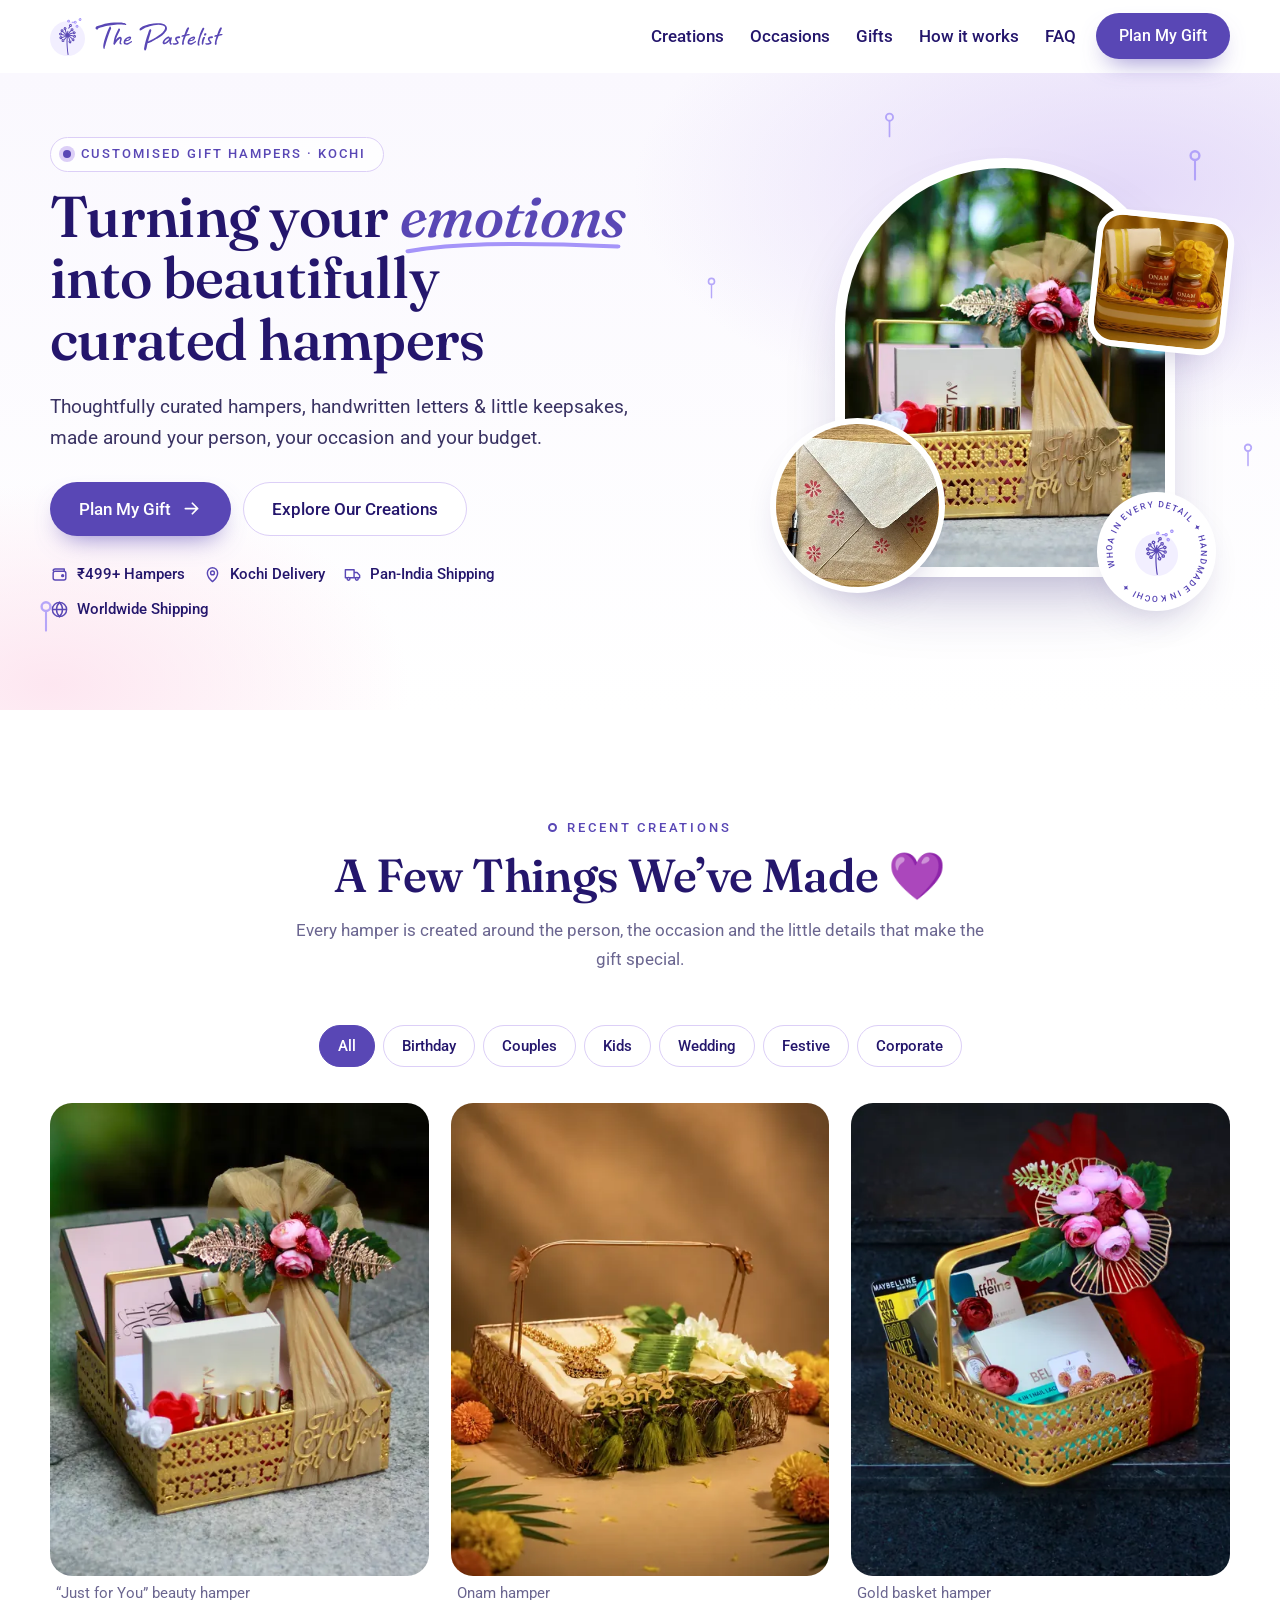
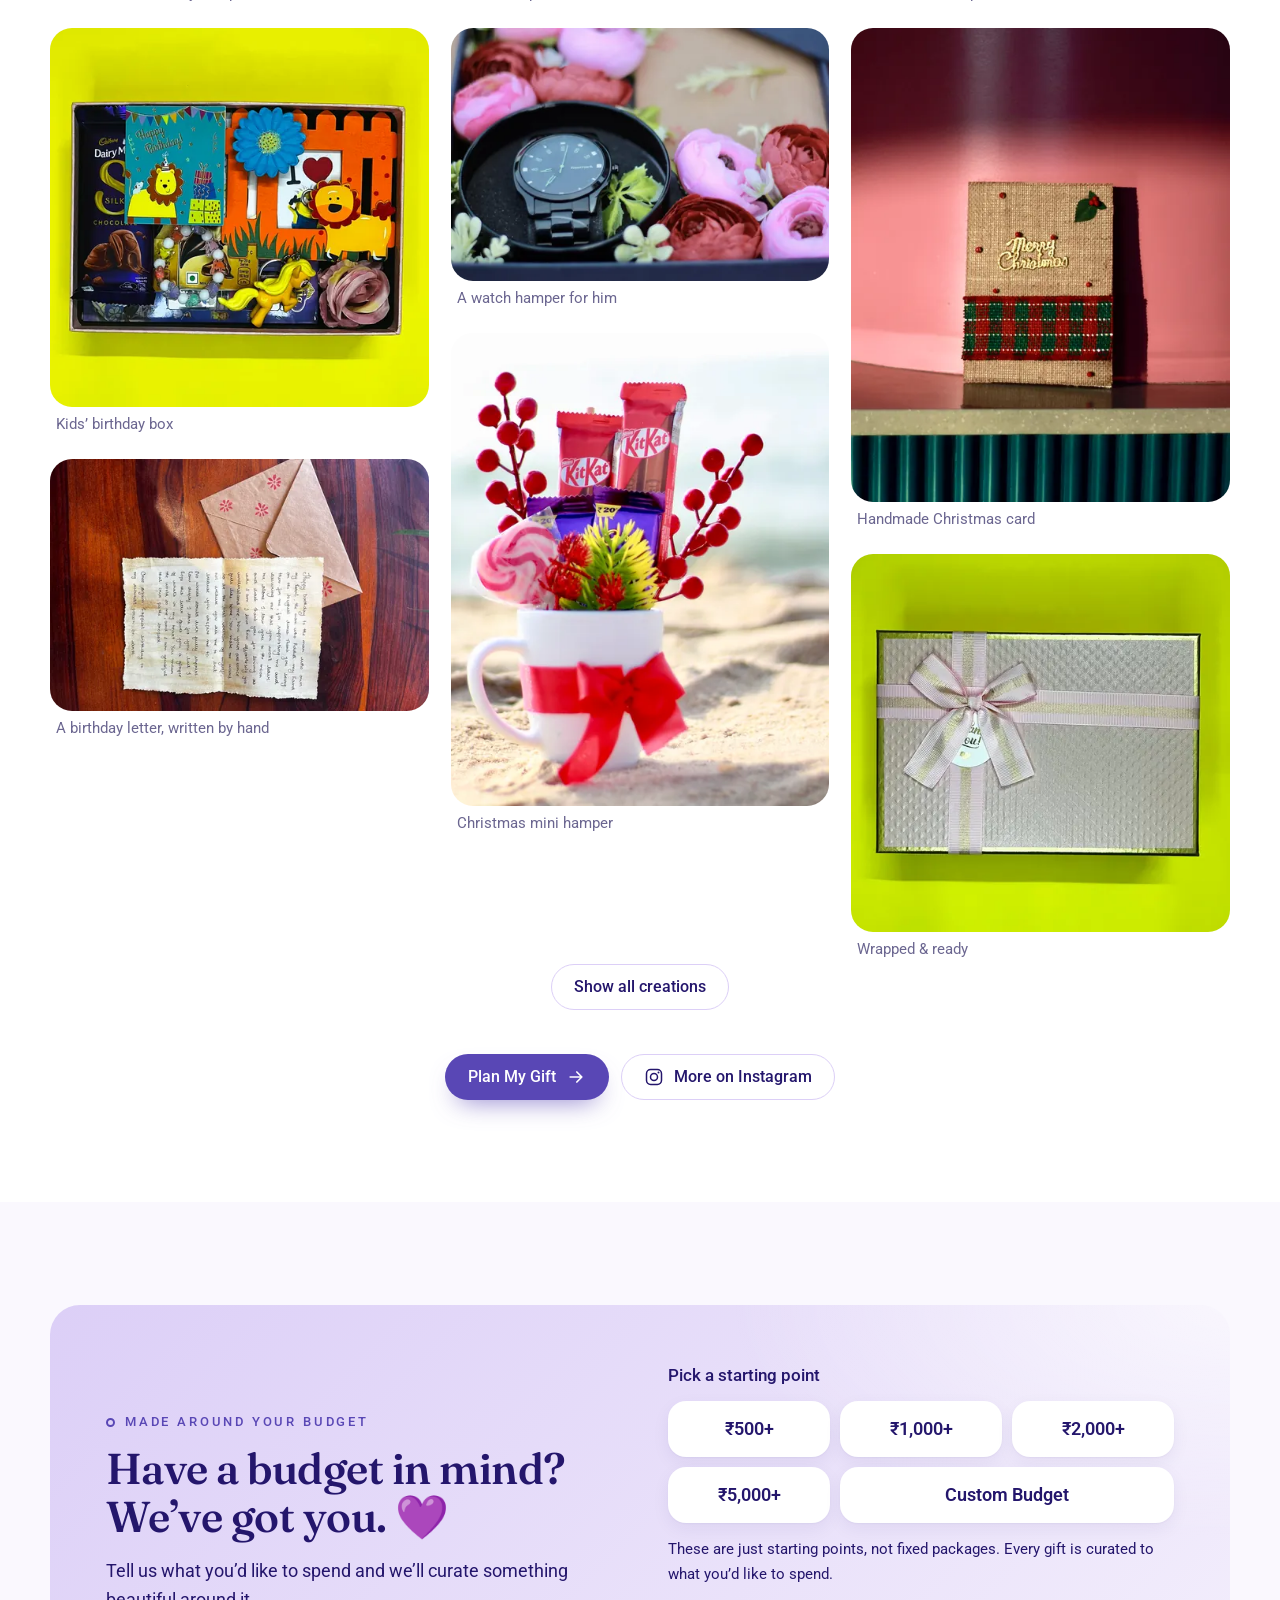
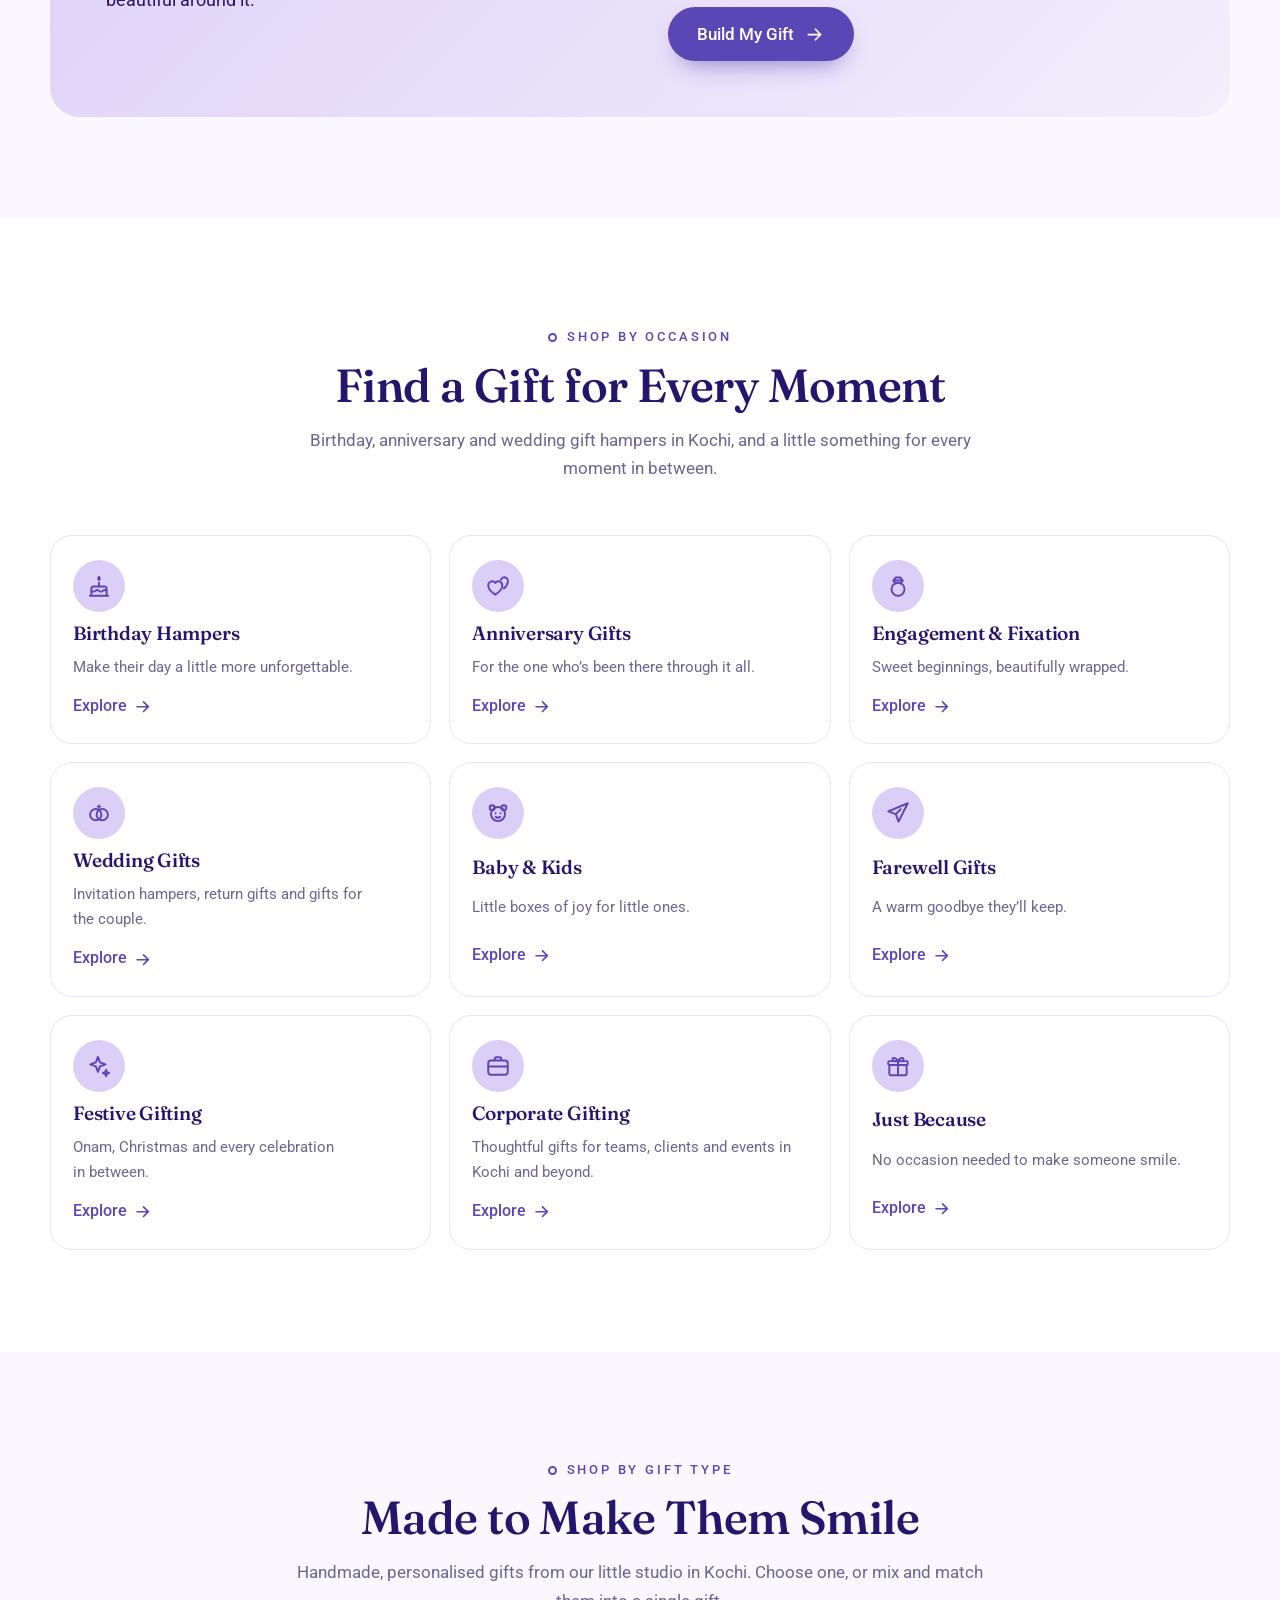
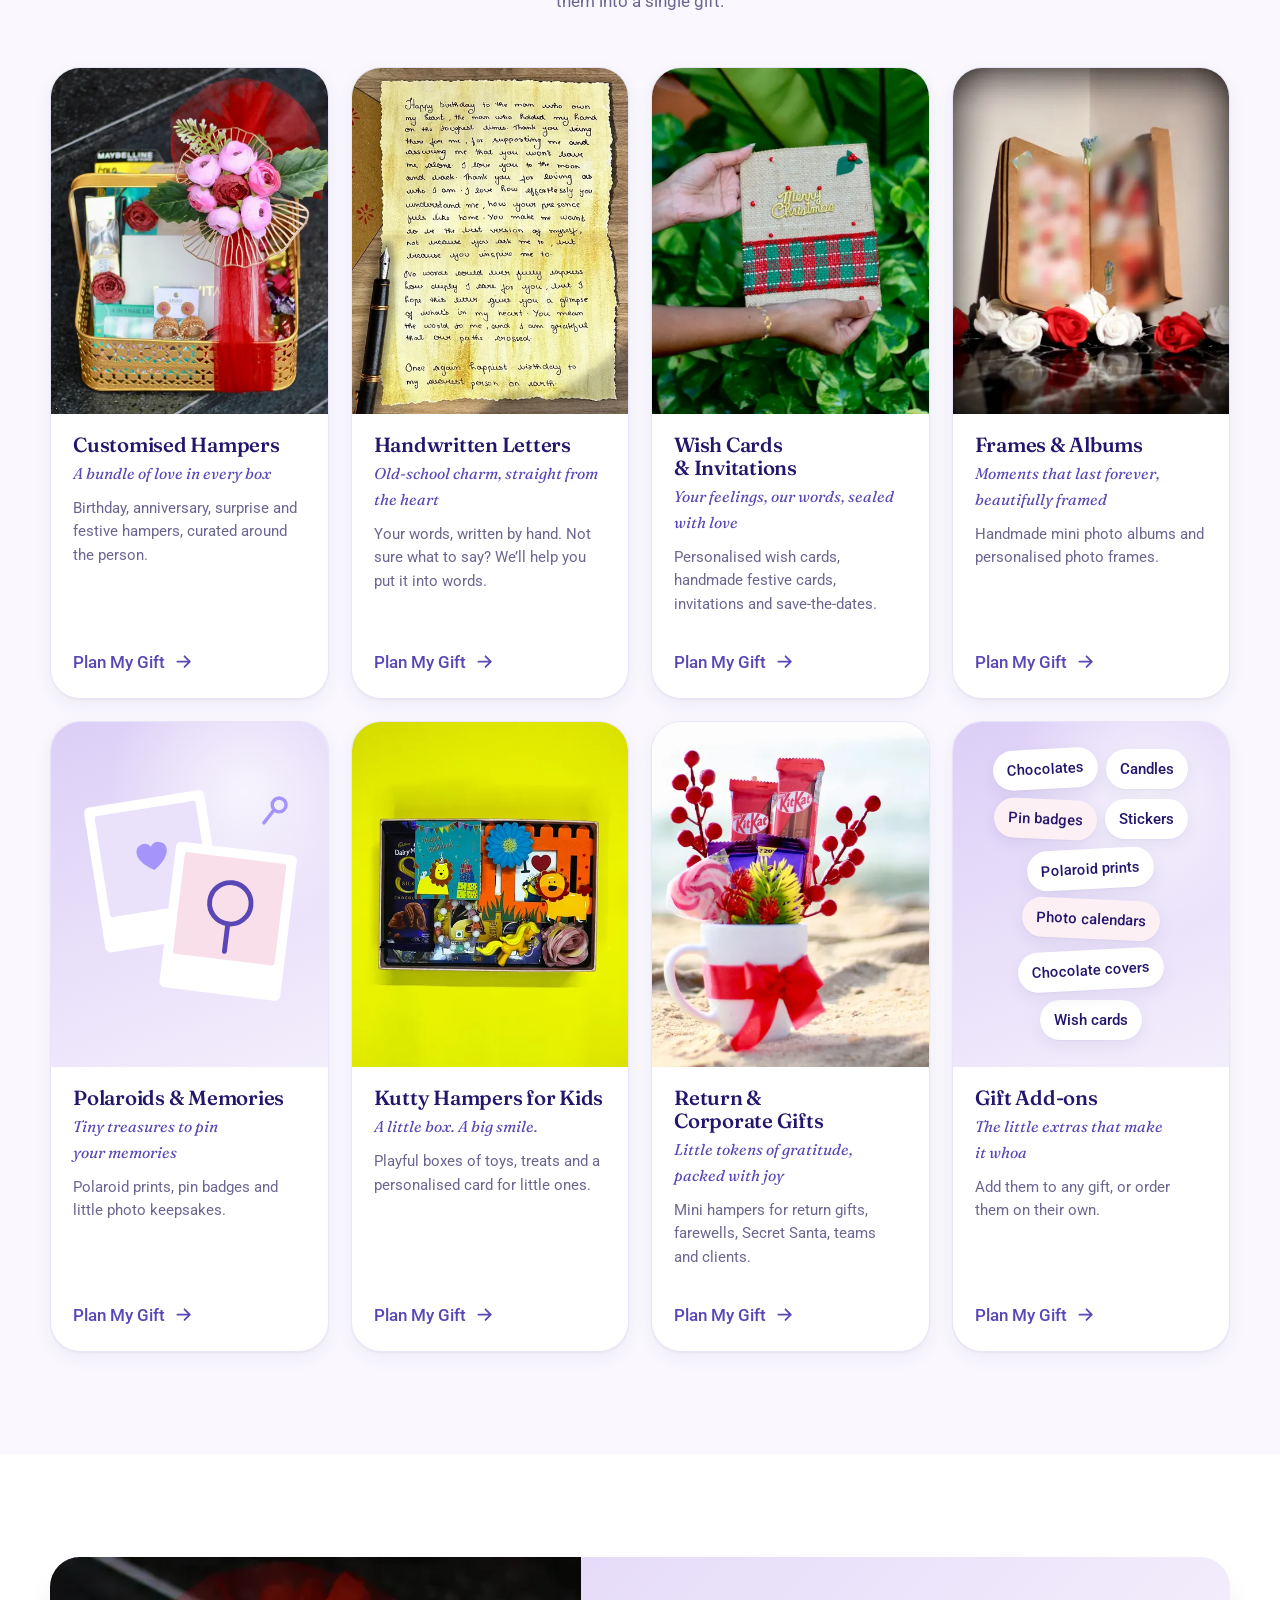
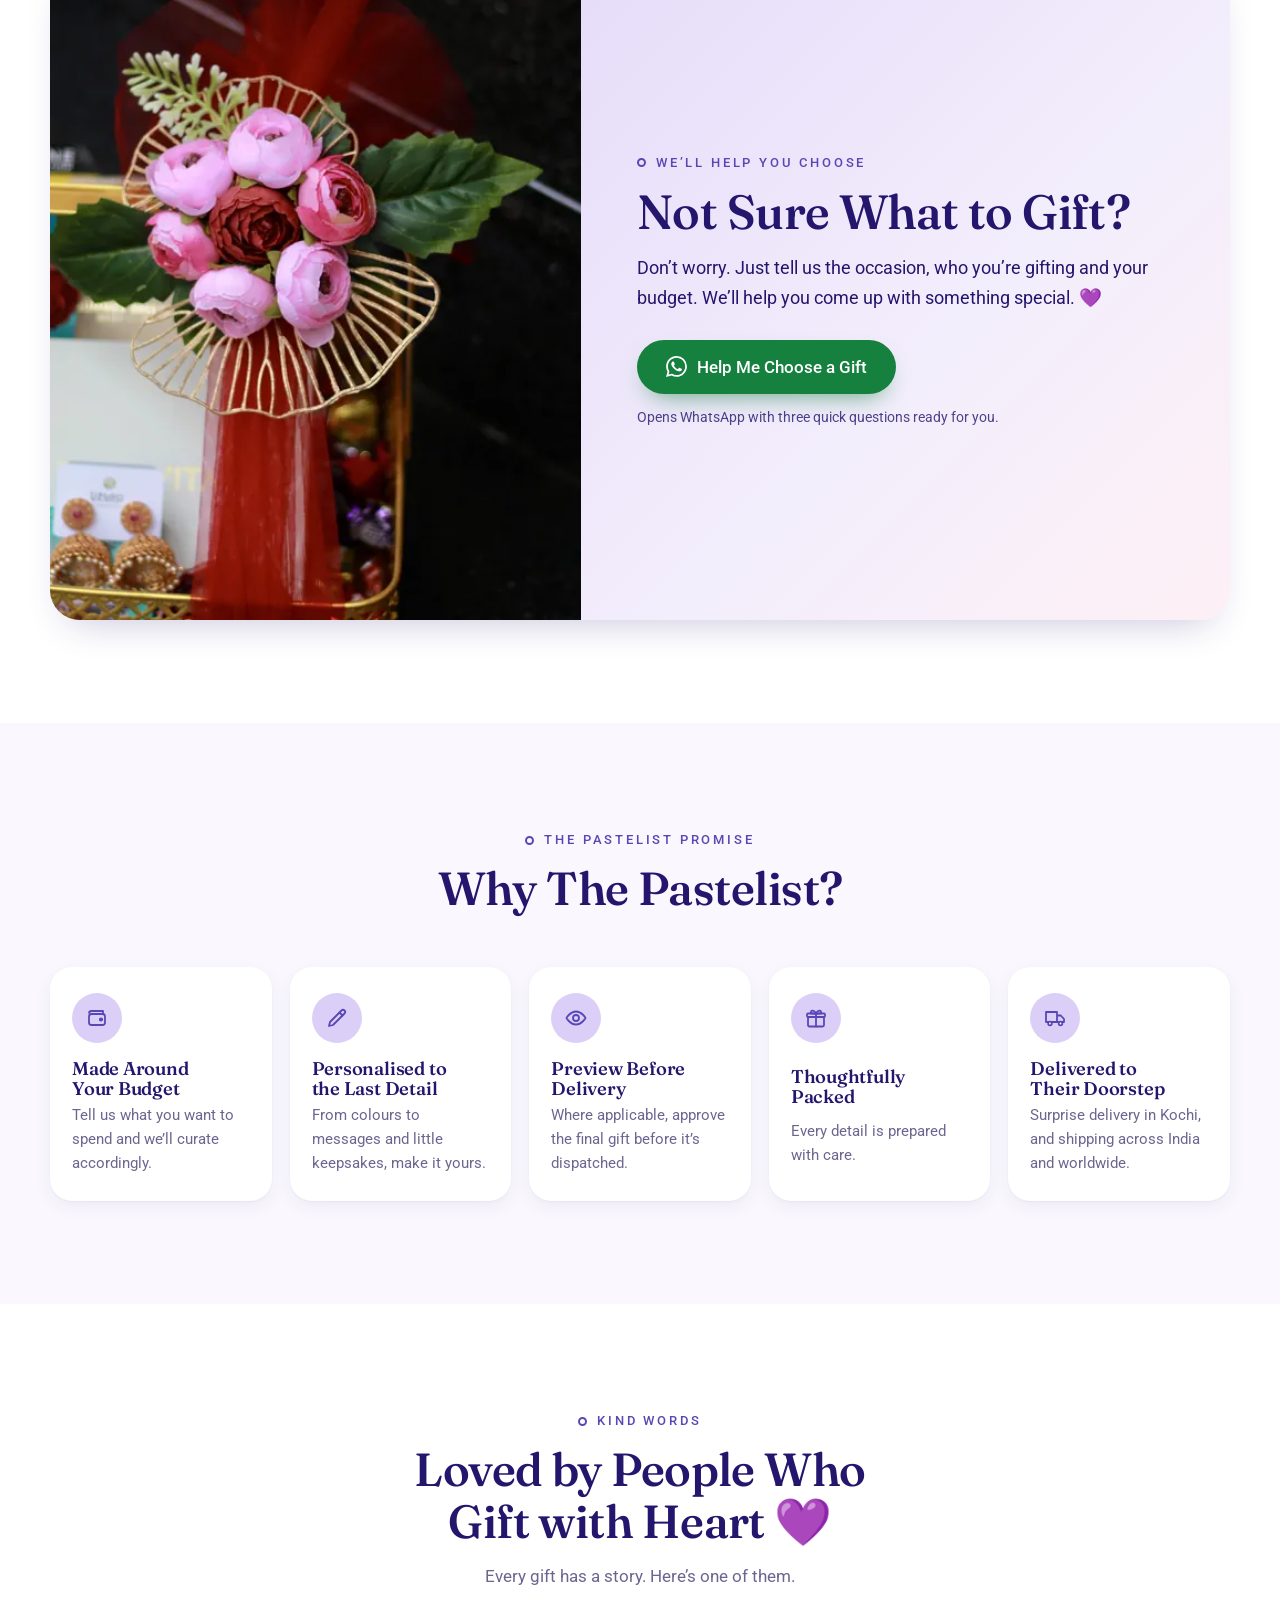
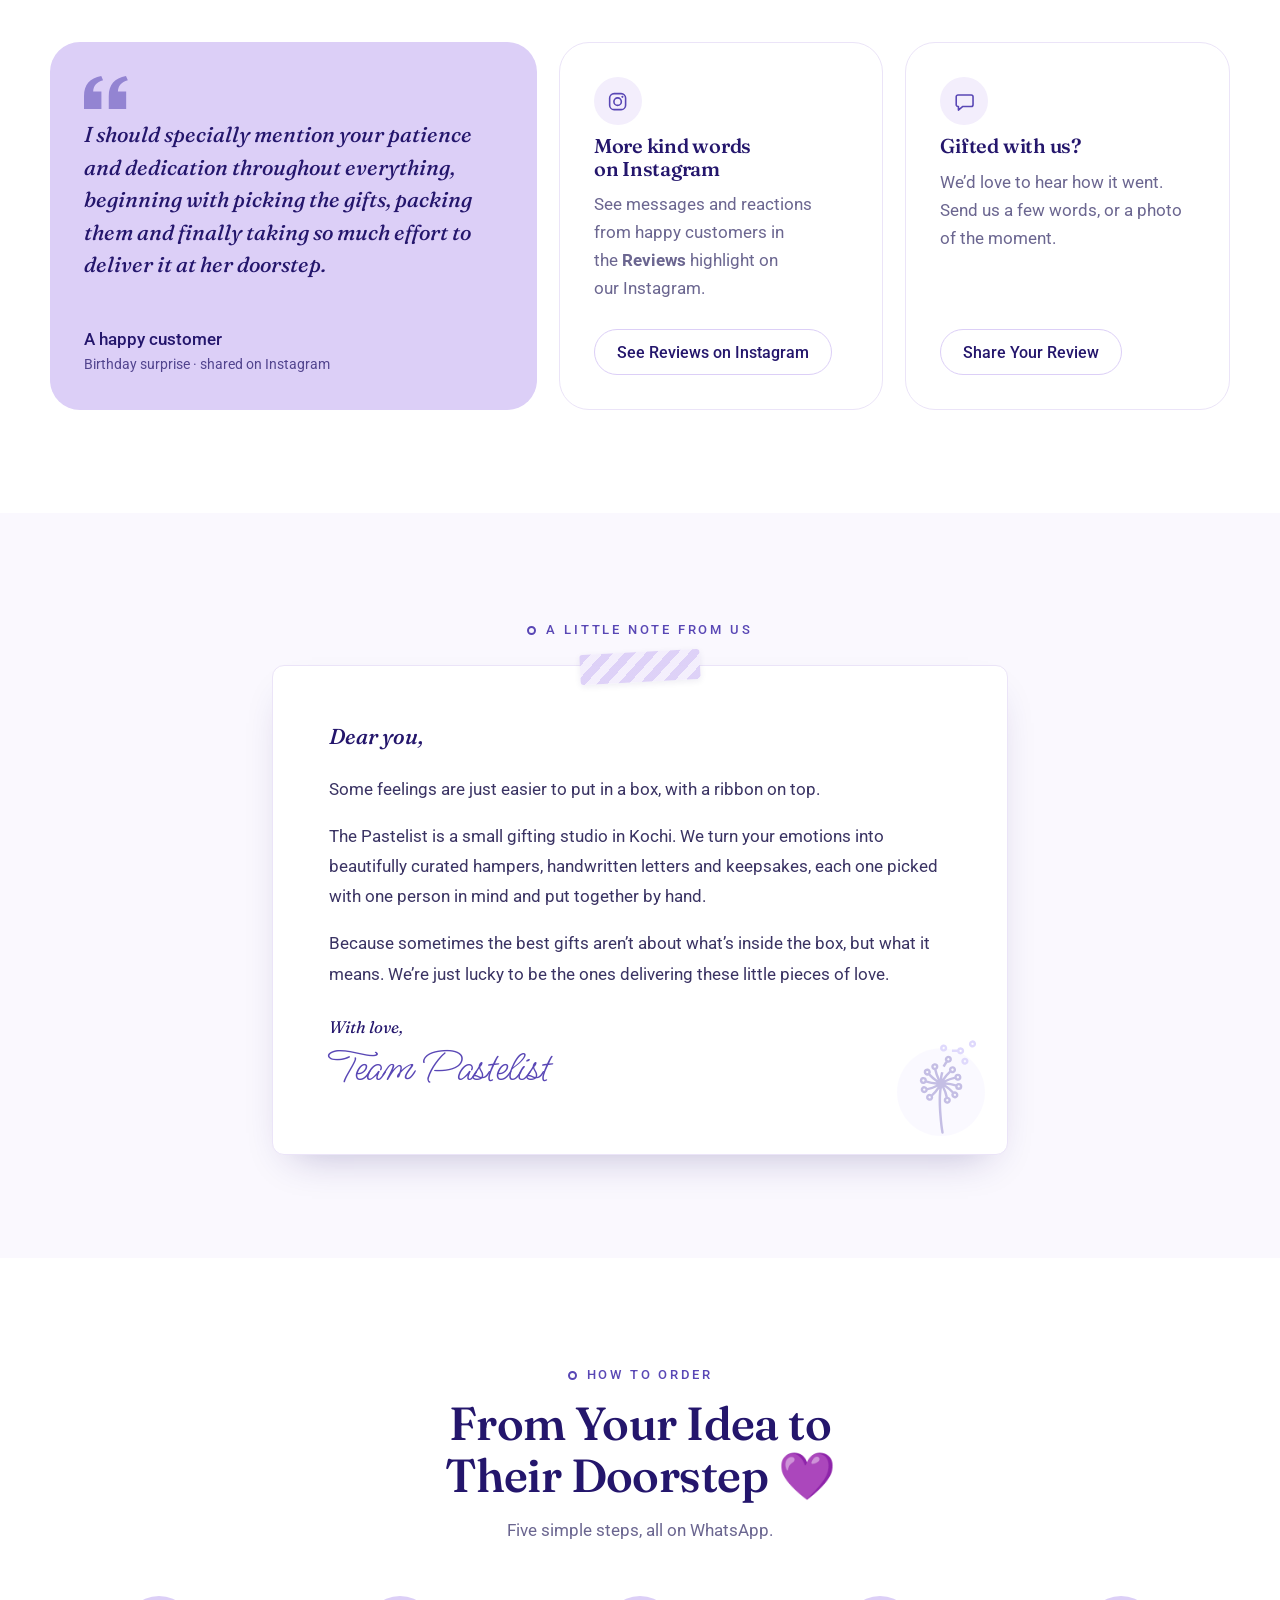
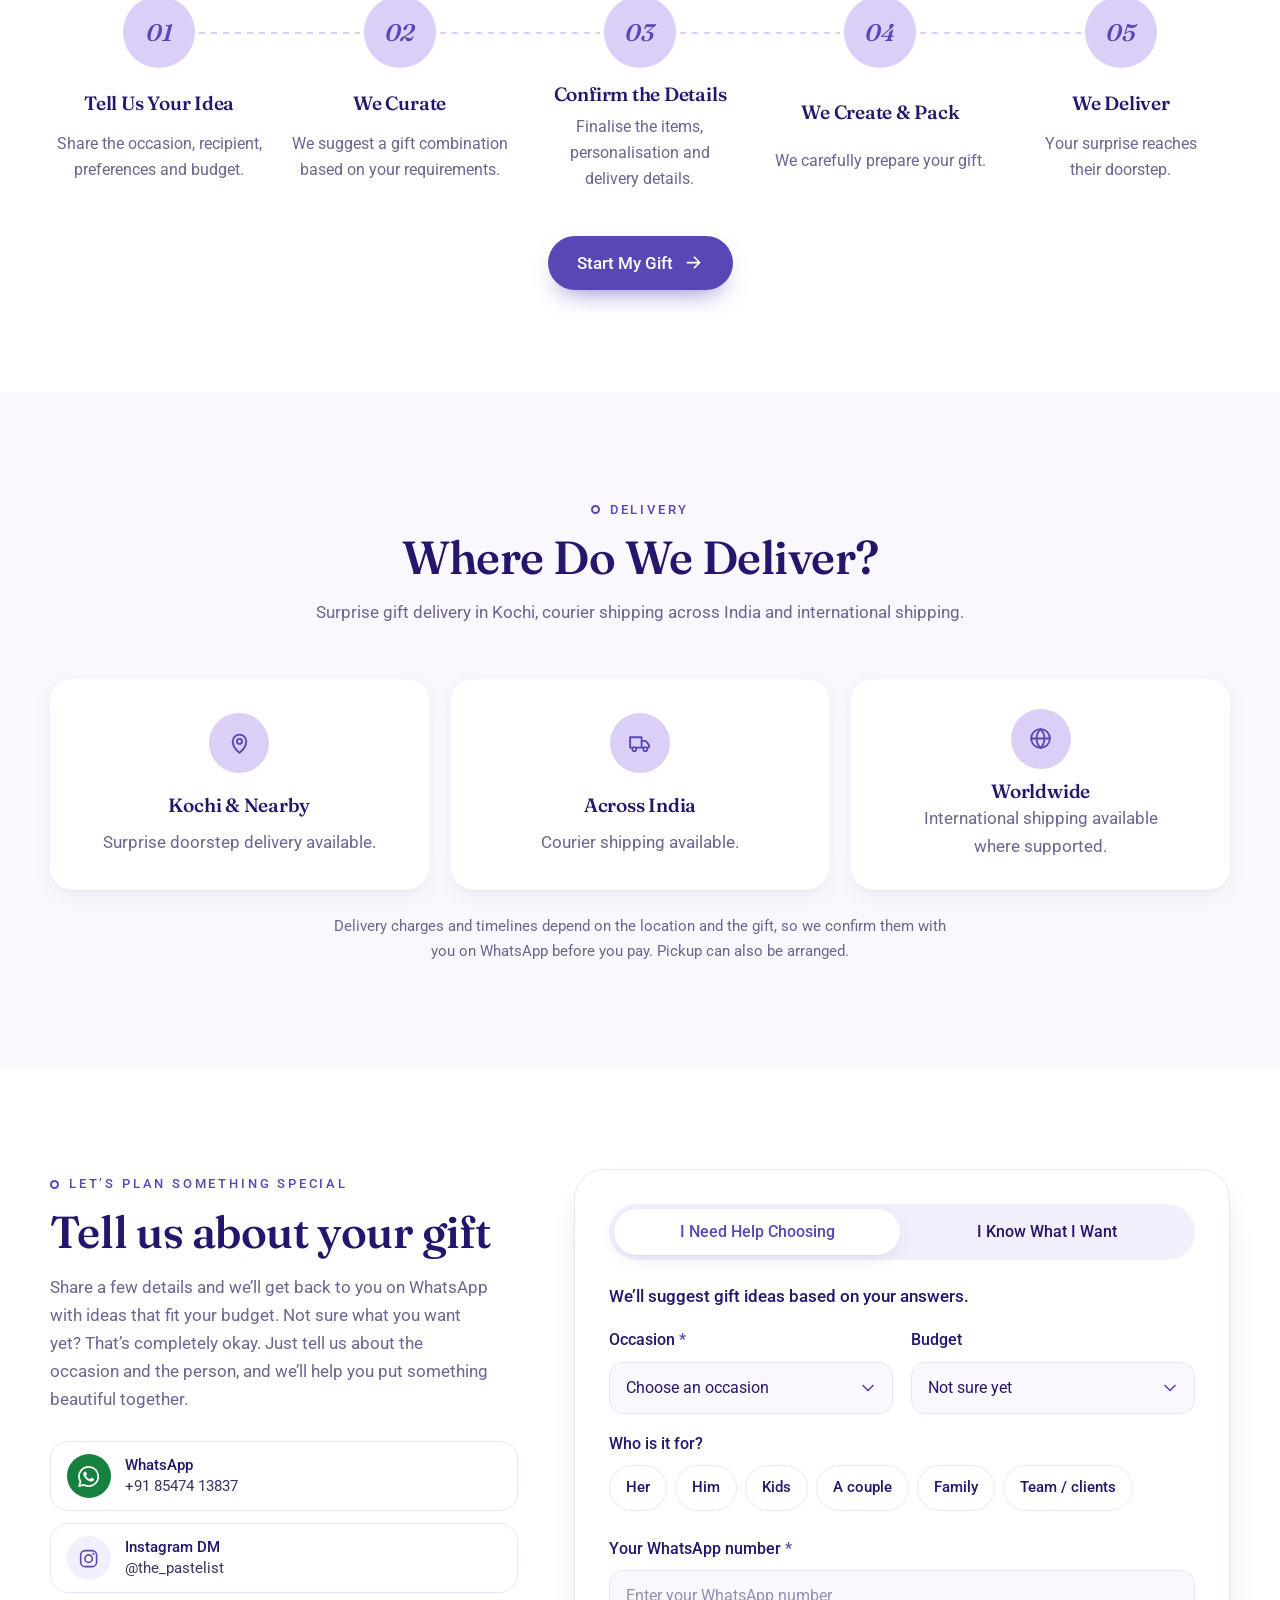
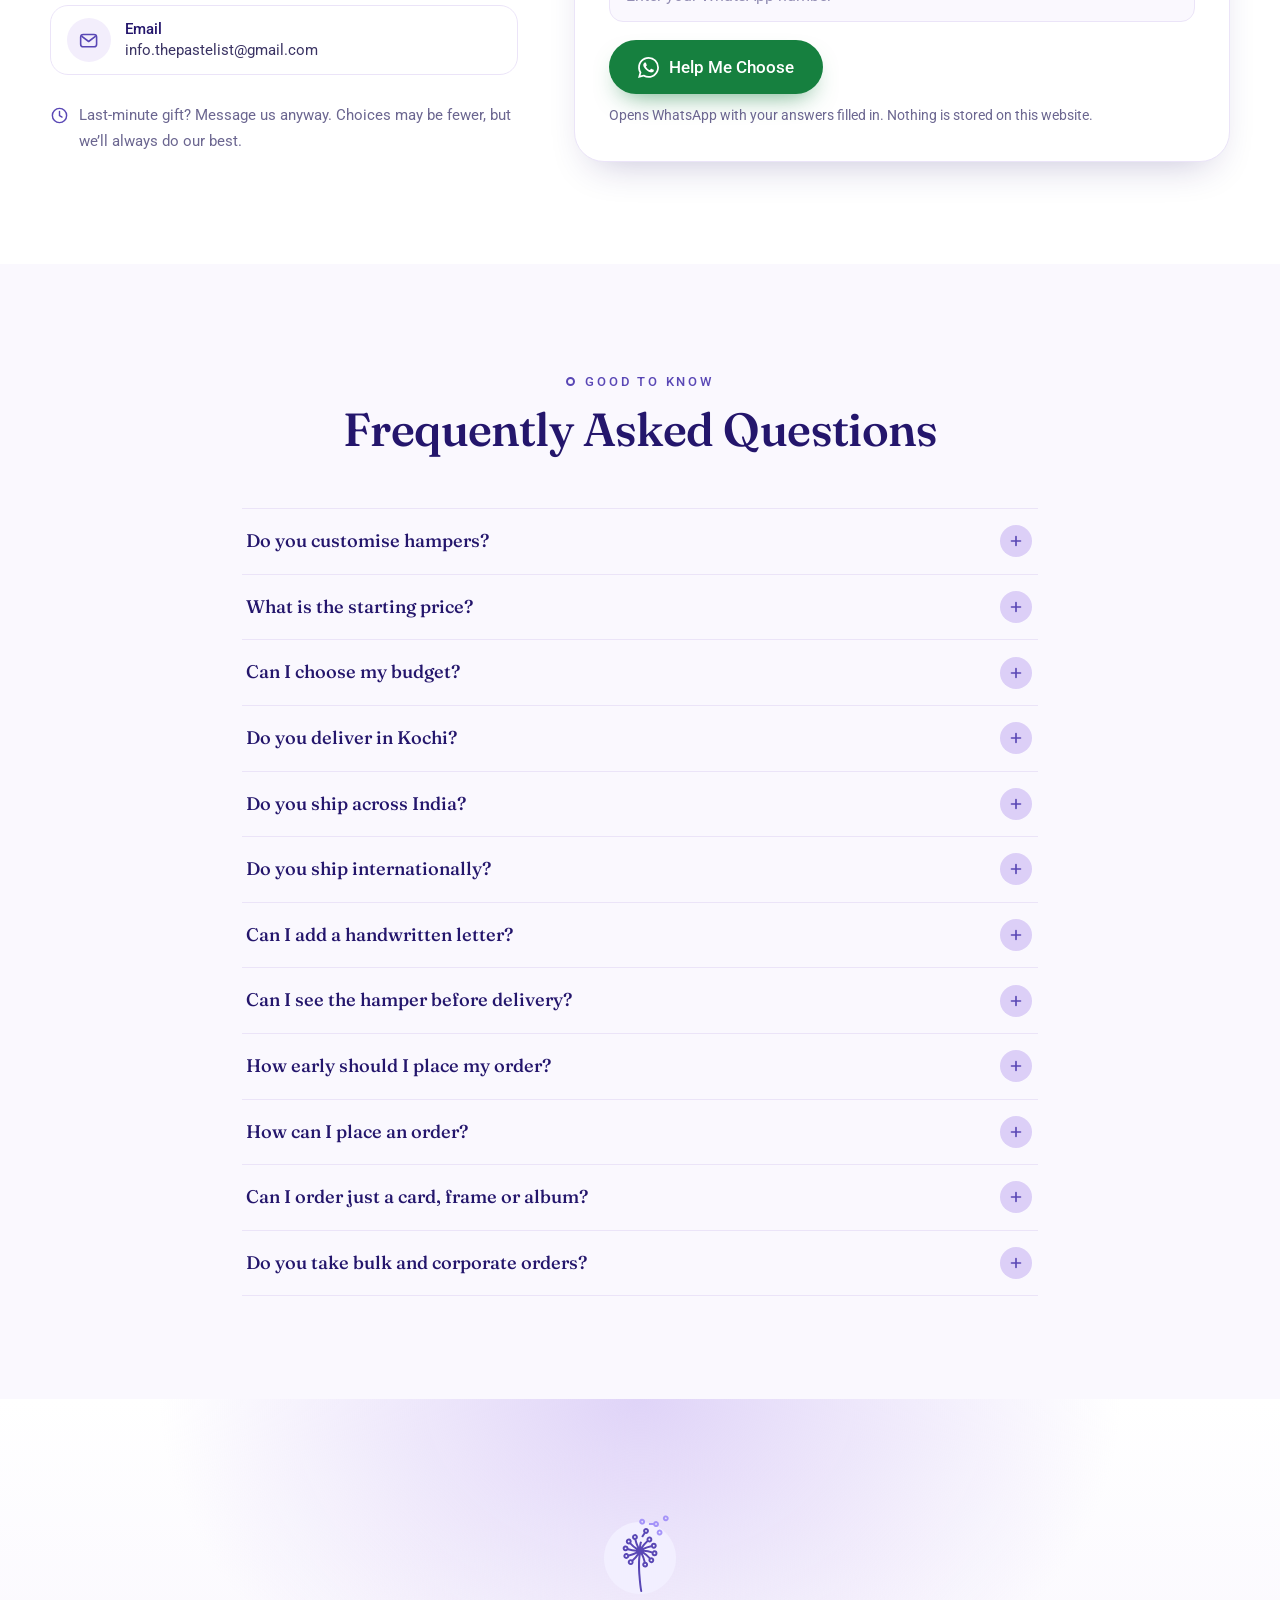
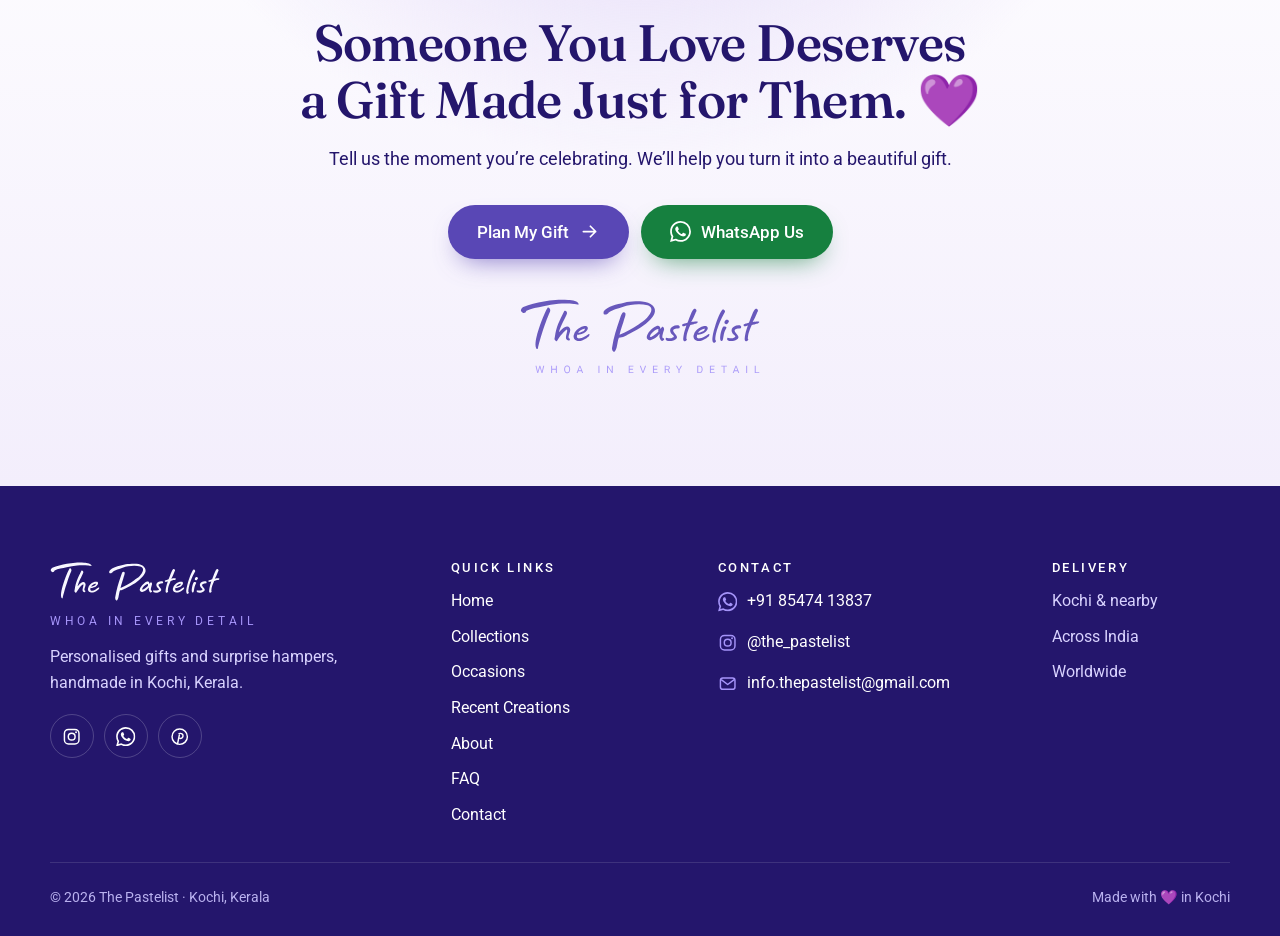
==== commit 05d762a0: "UI changes as per ChatGPT" ====
--- a/index.html
+++ b/index.html
@@ -2,23 +2,23 @@
 <html lang="en-IN">
 <head>
   <meta charset="utf-8">
-  <meta name="viewport" content="width=device-width, initial-scale=1">
-  <title>The Pastelist | Customised Gift Hampers &amp; Personalised Gifts in Kochi</title>
-  <meta name="description" content="Handmade, personalised gift hampers, handwritten letters, photo albums and wish cards from The Pastelist, Kochi. Curated to your budget, delivered across Kochi and shipped worldwide. Enquire on WhatsApp.">
-  <link rel="canonical" href="https://thepastelist.com/">
-  <meta name="theme-color" content="#f8f7ff">
+  <meta name="viewport" content="width=device-width, initial-scale=1, viewport-fit=cover">
+  <title>The Pastelist | Personalised Gifts &amp; Gift Hampers in Kochi</title>
+  <meta name="description" content="Personalised gift hampers, handwritten letters &amp; keepsakes by The Pastelist, made around your occasion &amp; budget. Delivery in Kochi, across India &amp; worldwide.">
+  <link rel="canonical" href="https://thepastelist-website.info-thepastelist.workers.dev/">
+  <meta name="theme-color" content="#ffffff">
   <meta name="color-scheme" content="light">
 
   <!-- Social sharing (WhatsApp, Instagram, Facebook, X) -->
   <meta property="og:type" content="website">
   <meta property="og:site_name" content="The Pastelist">
-  <meta property="og:title" content="The Pastelist — Customised gift hampers, handmade in Kochi">
-  <meta property="og:description" content="Hampers, handwritten letters and keepsakes, personalised for the people you love. Made to your budget. Whoa in every detail.">
-  <meta property="og:url" content="https://thepastelist.com/">
-  <meta property="og:image" content="https://thepastelist.com/assets/img/og-image.jpg">
+  <meta property="og:title" content="The Pastelist | Personalised Gifts &amp; Surprise Hampers in Kochi">
+  <meta property="og:description" content="Hampers, handwritten letters and little keepsakes, made around your person, your occasion and your budget. Whoa in every detail 💜">
+  <meta property="og:url" content="https://thepastelist-website.info-thepastelist.workers.dev/">
+  <meta property="og:image" content="https://thepastelist-website.info-thepastelist.workers.dev/assets/img/og-image.jpg">
   <meta property="og:image:width" content="1200">
   <meta property="og:image:height" content="630">
-  <meta property="og:image:alt" content="The Pastelist logo beside a gold gift basket hamper">
+  <meta property="og:image:alt" content="The Pastelist logo beside a personalised gift hamper in a gold basket">
   <meta property="og:locale" content="en_IN">
   <meta name="twitter:card" content="summary_large_image">
 
@@ -32,7 +32,7 @@
   <link rel="stylesheet" href="https://fonts.googleapis.com/css2?family=Fraunces:ital,opsz,wght,SOFT@0,9..144,400..650,100;1,9..144,400..650,100&amp;family=Ms+Madi&amp;family=Roboto:wght@400;500;700&amp;display=swap">
   <link rel="preload" as="image" type="image/webp"
         imagesrcset="assets/img/hero-gold-basket-480.webp 480w, assets/img/hero-gold-basket-800.webp 800w, assets/img/hero-gold-basket-1200.webp 1200w"
-        imagesizes="(min-width: 1100px) 440px, (min-width: 900px) 40vw, 78vw" fetchpriority="high">
+        imagesizes="(min-width: 1100px) 420px, (min-width: 900px) 38vw, 70vw" fetchpriority="high">
   <link rel="stylesheet" href="css/styles.css">
   <script>document.documentElement.classList.add('js')</script>
   <script src="js/main.js" defer></script>
@@ -44,13 +44,13 @@
     "name": "The Pastelist",
     "alternateName": "Pastelist",
     "slogan": "Whoa in every detail",
-    "description": "Customised gift hampers, handwritten letters, mini albums, photo frames, wish cards, invitations and return gifts, handmade and personalised in Kochi, Kerala.",
-    "url": "https://thepastelist.com/",
-    "logo": "https://thepastelist.com/assets/icons/icon-512.png",
-    "image": "https://thepastelist.com/assets/img/og-image.jpg",
+    "description": "Personalised gifts and surprise hampers in Kochi: customised gift hampers, handwritten letters, wish cards, frames, albums, polaroids, kids hampers, return gifts and corporate gifting, curated around your occasion and budget.",
+    "url": "https://thepastelist-website.info-thepastelist.workers.dev/",
+    "logo": "https://thepastelist-website.info-thepastelist.workers.dev/assets/icons/icon-512.png",
+    "image": "https://thepastelist-website.info-thepastelist.workers.dev/assets/img/og-image.jpg",
     "telephone": "+91-85474-13837",
     "email": "info.thepastelist@gmail.com",
-    "priceRange": "₹₹",
+    "priceRange": "₹499+",
     "currenciesAccepted": "INR",
     "address": {
       "@type": "PostalAddress",
@@ -85,24 +85,25 @@
   <!-- ============================== HEADER ============================== -->
   <header class="site-header" id="top">
     <div class="container header-inner">
-      <a class="brand" href="#top" aria-label="The Pastelist — back to top">
+      <a class="brand" href="#top" aria-label="The Pastelist, back to top">
         <img class="brand-mark" src="assets/brand/mark.svg" alt="" width="36" height="41">
         <img class="brand-word" src="assets/brand/wordmark.svg" alt="The Pastelist" width="132" height="31">
       </a>
 
       <nav class="site-nav" id="site-nav" aria-label="Main">
         <ul>
-          <li><a href="#collection">Collection</a></li>
-          <li><a href="#gallery">Gallery</a></li>
+          <li><a href="#creations">Creations</a></li>
+          <li><a href="#occasions">Occasions</a></li>
+          <li><a href="#gifts">Gifts</a></li>
           <li><a href="#how-it-works">How it works</a></li>
           <li><a href="#faq">FAQ</a></li>
         </ul>
-        <a class="btn btn-wa nav-wa" href="https://wa.me/918547413837?text=Hi%20The%20Pastelist!%20%F0%9F%A4%8D%20I%27d%20like%20to%20know%20more%20about%20your%20gifts." target="_blank" rel="noopener" data-wa>
-          <svg class="icon" aria-hidden="true"><use href="#i-whatsapp"/></svg> Chat on WhatsApp
+        <a class="btn btn-wa nav-wa" href="https://wa.me/918547413837?text=Hi%20The%20Pastelist%21%20%F0%9F%92%9C%20I%27d%20like%20to%20plan%20a%20gift." target="_blank" rel="noopener" data-wa>
+          <svg class="icon" aria-hidden="true"><use href="#i-whatsapp"/></svg> WhatsApp Us
         </a>
       </nav>
 
-      <a class="btn btn-primary header-cta" href="#enquire">Plan a gift</a>
+      <a class="btn btn-primary header-cta" href="#enquire">Plan My Gift</a>
       <button class="menu-toggle" type="button" aria-expanded="false" aria-controls="site-nav">
         <span class="menu-bars" aria-hidden="true"></span>
         <span class="visually-hidden">Menu</span>
@@ -115,48 +116,36 @@
     <section class="hero" aria-labelledby="hero-title">
       <div class="seeds" aria-hidden="true">
         <span class="seed s1"></span><span class="seed s2"></span><span class="seed s3"></span>
-        <span class="seed s4"></span><span class="seed s5"></span><span class="seed s6"></span>
+        <span class="seed s4"></span><span class="seed s5"></span>
       </div>
 
       <div class="container hero-grid">
         <div class="hero-copy" data-reveal>
-          <p class="eyebrow"><span class="dot" aria-hidden="true"></span>Customised gift hampers · Kochi</p>
+          <p class="eyebrow hero-tagline"><span class="dot" aria-hidden="true"></span>Customised gift hampers · Kochi</p>
           <h1 id="hero-title">Turning your <em>emotions</em> into beautifully curated hampers</h1>
-          <p class="lead">Handpicked hampers, handwritten letters and little keepsakes, personalised for the people you love, made to fit your budget and delivered with a smile.</p>
+          <p class="lead">Thoughtfully curated hampers, handwritten letters &amp; little keepsakes, made around your person, your occasion and your budget.</p>
           <div class="hero-actions">
-            <a class="btn btn-primary btn-lg" href="#enquire">Plan my gift
+            <a class="btn btn-primary btn-lg" href="#enquire">Plan My Gift
               <svg class="icon" aria-hidden="true"><use href="#i-arrow"/></svg></a>
-            <a class="btn btn-ghost btn-lg" href="https://wa.me/918547413837?text=Hi%20The%20Pastelist!%20%F0%9F%A4%8D%20I%27d%20like%20to%20know%20more%20about%20your%20gifts." target="_blank" rel="noopener" data-wa>
-              <svg class="icon icon-wa" aria-hidden="true"><use href="#i-whatsapp"/></svg> Chat on WhatsApp</a>
-          </div>
-          <ul class="trust" aria-label="Why people order from us">
-            <li><svg class="icon" aria-hidden="true"><use href="#i-heart"/></svg> Hampers from ₹499</li>
-            <li><svg class="icon" aria-hidden="true"><use href="#i-pin"/></svg> Doorstep delivery in Kochi</li>
-            <li><svg class="icon" aria-hidden="true"><use href="#i-globe"/></svg> Shipping worldwide</li>
+            <a class="btn btn-ghost btn-lg" href="#creations">Explore Our Creations</a>
+          </div>
+          <ul class="trust" aria-label="Prices and delivery">
+            <li><svg class="icon" aria-hidden="true"><use href="#i-wallet"/></svg>₹499+ Hampers</li>
+            <li><svg class="icon" aria-hidden="true"><use href="#i-pin"/></svg>Kochi Delivery</li>
+            <li><svg class="icon" aria-hidden="true"><use href="#i-truck"/></svg>Pan-India Shipping</li>
+            <li><svg class="icon" aria-hidden="true"><use href="#i-globe"/></svg>Worldwide Shipping</li>
           </ul>
         </div>
 
         <div class="hero-visual" data-reveal>
           <figure class="arch">
-            <picture>
-              <source type="image/webp" srcset="assets/img/hero-gold-basket-480.webp 480w, assets/img/hero-gold-basket-800.webp 800w, assets/img/hero-gold-basket-1200.webp 1200w" sizes="(min-width: 1100px) 440px, (min-width: 900px) 40vw, 78vw">
-              <img src="assets/img/hero-gold-basket-800.jpg" srcset="assets/img/hero-gold-basket-480.jpg 480w, assets/img/hero-gold-basket-800.jpg 800w, assets/img/hero-gold-basket-1200.jpg 1200w" sizes="(min-width: 1100px) 440px, (min-width: 900px) 40vw, 78vw"
-                   width="800" height="1000" alt="A gold lattice gift basket with a gift box, lipsticks and a tulle bow topped with pink roses" fetchpriority="high" decoding="async" style="--ph:#7e7d61">
-            </picture>
+            <picture><source type="image/webp" srcset="assets/img/hero-gold-basket-480.webp 480w, assets/img/hero-gold-basket-800.webp 800w, assets/img/hero-gold-basket-1200.webp 1200w" sizes="(min-width: 1100px) 420px, (min-width: 900px) 38vw, 70vw"><img src="assets/img/hero-gold-basket-800.jpg" srcset="assets/img/hero-gold-basket-480.jpg 480w, assets/img/hero-gold-basket-800.jpg 800w, assets/img/hero-gold-basket-1200.jpg 1200w" sizes="(min-width: 1100px) 420px, (min-width: 900px) 38vw, 70vw" width="800" height="1000" alt="Personalised gift hamper by The Pastelist: a gold lattice basket with a gift box, lipsticks and a tulle bow with pink roses" fetchpriority="high" decoding="async" style="--ph:#7e7d61"></picture>
           </figure>
           <figure class="bubble bubble-letter">
-            <picture>
-              <source type="image/webp" srcset="assets/img/hero-envelope-320.webp 320w, assets/img/hero-envelope-560.webp 560w" sizes="(min-width: 1100px) 170px, 30vw">
-              <img src="assets/img/hero-envelope-320.jpg" srcset="assets/img/hero-envelope-320.jpg 320w, assets/img/hero-envelope-560.jpg 560w" sizes="(min-width: 1100px) 170px, 30vw"
-                   width="320" height="320" alt="Kraft envelope hand-stamped with red flowers, beside a fountain pen" decoding="async" style="--ph:#b9a487">
-            </picture>
+            <picture><source type="image/webp" srcset="assets/img/hero-envelope-320.webp 320w, assets/img/hero-envelope-560.webp 560w" sizes="(min-width: 1100px) 160px, 28vw"><img src="assets/img/hero-envelope-560.jpg" srcset="assets/img/hero-envelope-320.jpg 320w, assets/img/hero-envelope-560.jpg 560w" sizes="(min-width: 1100px) 160px, 28vw" width="560" height="560" alt="Kraft envelope hand-stamped with red flowers, beside a fountain pen" loading="eager" decoding="async" style="--ph:#b9a487"></picture>
           </figure>
           <figure class="bubble bubble-onam">
-            <picture>
-              <source type="image/webp" srcset="assets/img/hero-onam-320.webp 320w, assets/img/hero-onam-560.webp 560w" sizes="(min-width: 1100px) 150px, 26vw">
-              <img src="assets/img/hero-onam-320.jpg" srcset="assets/img/hero-onam-320.jpg 320w, assets/img/hero-onam-560.jpg 560w" sizes="(min-width: 1100px) 150px, 26vw"
-                   width="320" height="320" alt="Onam hamper in a cane tray with kasavu cloth, a golden snake boat, banana chips and mango pickle" decoding="async" style="--ph:#9d651d">
-            </picture>
+            <picture><source type="image/webp" srcset="assets/img/hero-onam-320.webp 320w, assets/img/hero-onam-560.webp 560w" sizes="(min-width: 1100px) 140px, 24vw"><img src="assets/img/hero-onam-560.jpg" srcset="assets/img/hero-onam-320.jpg 320w, assets/img/hero-onam-560.jpg 560w" sizes="(min-width: 1100px) 140px, 24vw" width="560" height="560" alt="Onam gift hamper with kasavu cloth, a golden snake boat, banana chips and mango pickle" loading="eager" decoding="async" style="--ph:#9d651d"></picture>
           </figure>
           <div class="badge" aria-hidden="true">
             <svg viewBox="0 0 200 200" class="badge-ring">
@@ -169,327 +158,386 @@
       </div>
     </section>
 
-    <!-- ============================== RIBBON ============================== -->
-    <div class="ribbon" aria-label="Occasions we make gifts for">
-      <ul class="visually-hidden">
-        <li>Birthdays</li><li>Anniversaries</li><li>Weddings and engagements</li><li>Valentine's Day</li>
-        <li>Onam</li><li>Christmas and New Year</li><li>Baby showers</li><li>Farewells</li><li>Corporate gifting</li><li>Just because</li>
-      </ul>
-      <div class="ribbon-track" aria-hidden="true">
-        <span>Birthdays</span><span>Anniversaries</span><span>Weddings</span><span>Valentine’s</span><span>Onam</span>
-        <span>Christmas</span><span>Baby showers</span><span>Farewells</span><span>Corporate gifting</span><span>Just because</span>
-        <span>Birthdays</span><span>Anniversaries</span><span>Weddings</span><span>Valentine’s</span><span>Onam</span>
-        <span>Christmas</span><span>Baby showers</span><span>Farewells</span><span>Corporate gifting</span><span>Just because</span>
-      </div>
-    </div>
-
-    <!-- ============================ COLLECTION ============================ -->
-    <section class="section" id="collection" aria-labelledby="collection-title">
+    <!-- ========================= RECENT CREATIONS ========================= -->
+    <section class="section" id="creations" aria-labelledby="creations-title">
       <div class="container">
         <header class="section-head" data-reveal>
-          <p class="eyebrow">Our curated collection</p>
-          <h2 id="collection-title">Something for every kind of love</h2>
-          <p>Every piece is handmade and personalised. Choose one, or mix and match them into a single gift. We’ll make it all feel like it belongs together.</p>
+          <p class="eyebrow">Recent creations</p>
+          <h2 id="creations-title">A Few Things We’ve Made 💜</h2>
+          <p>Every hamper is created around the person, the occasion and the little details that make the gift special.</p>
+        </header>
+
+        <div class="filters" role="group" aria-label="Filter creations by occasion" data-reveal>
+          <button type="button" class="filter is-active" data-filter="all" aria-pressed="true">All</button>
+          <button type="button" class="filter" data-filter="birthday" aria-pressed="false">Birthday</button>
+          <button type="button" class="filter" data-filter="couples" aria-pressed="false">Couples</button>
+          <button type="button" class="filter" data-filter="kids" aria-pressed="false">Kids</button>
+          <button type="button" class="filter" data-filter="wedding" aria-pressed="false">Wedding</button>
+          <button type="button" class="filter" data-filter="festive" aria-pressed="false">Festive</button>
+          <button type="button" class="filter" data-filter="corporate" aria-pressed="false">Corporate</button>
+        </div>
+
+        <!-- Gallery: data-tags decide which filter shows each photo (birthday couples kids wedding festive corporate).
+             Only tag a photo with an occasion you know is true. -->
+        <div class="gallery" id="gallery">
+          <figure class="g-item" data-tags="" data-reveal><button type="button" class="gallery-item" data-full="gal-gold-basket" data-w="1200" data-h="1500" aria-label="View larger: “Just for You” beauty hamper"><picture><source type="image/webp" srcset="assets/img/gal-gold-basket-480.webp 480w, assets/img/gal-gold-basket-800.webp 800w, assets/img/gal-gold-basket-1200.webp 1200w" sizes="(min-width: 1100px) 370px, (min-width: 900px) 31vw, 46vw"><img src="assets/img/gal-gold-basket-800.jpg" srcset="assets/img/gal-gold-basket-480.jpg 480w, assets/img/gal-gold-basket-800.jpg 800w, assets/img/gal-gold-basket-1200.jpg 1200w" sizes="(min-width: 1100px) 370px, (min-width: 900px) 31vw, 46vw" width="800" height="1000" alt="Gold lattice gift hamper with rose-gold tulle, roses and beauty gifts" loading="lazy" decoding="async" style="--ph:#7c7464"></picture></button><figcaption>“Just for You” beauty hamper</figcaption></figure>
+          <figure class="g-item" data-tags="kids birthday" data-reveal><button type="button" class="gallery-item" data-full="gal-kids" data-w="1200" data-h="1200" aria-label="View larger: Kids’ birthday box"><picture><source type="image/webp" srcset="assets/img/gal-kids-480.webp 480w, assets/img/gal-kids-800.webp 800w, assets/img/gal-kids-1200.webp 1200w" sizes="(min-width: 1100px) 370px, (min-width: 900px) 31vw, 46vw"><img src="assets/img/gal-kids-800.jpg" srcset="assets/img/gal-kids-480.jpg 480w, assets/img/gal-kids-800.jpg 800w, assets/img/gal-kids-1200.jpg 1200w" sizes="(min-width: 1100px) 370px, (min-width: 900px) 31vw, 46vw" width="800" height="800" alt="Kids&#x27; birthday gift box with a lion photo frame, toys, a Happy Birthday card and chocolates" loading="lazy" decoding="async" style="--ph:#9f9e24"></picture></button><figcaption>Kids’ birthday box</figcaption></figure>
+          <figure class="g-item" data-tags="birthday couples" data-reveal><button type="button" class="gallery-item" data-full="gal-letter" data-w="1200" data-h="800" aria-label="View larger: A birthday letter, written by hand"><picture><source type="image/webp" srcset="assets/img/gal-letter-480.webp 480w, assets/img/gal-letter-800.webp 800w, assets/img/gal-letter-1200.webp 1200w" sizes="(min-width: 1100px) 370px, (min-width: 900px) 31vw, 46vw"><img src="assets/img/gal-letter-800.jpg" srcset="assets/img/gal-letter-480.jpg 480w, assets/img/gal-letter-800.jpg 800w, assets/img/gal-letter-1200.jpg 1200w" sizes="(min-width: 1100px) 370px, (min-width: 900px) 31vw, 46vw" width="800" height="533" alt="Handwritten birthday letter and envelope on a wooden table" loading="lazy" decoding="async" style="--ph:#986d67"></picture></button><figcaption>A birthday letter, written by hand</figcaption></figure>
+          <figure class="g-item" data-tags="festive" data-reveal><button type="button" class="gallery-item" data-full="gal-onam-2026" data-w="941" data-h="1175" aria-label="View larger: Onam hamper"><picture><source type="image/webp" srcset="assets/img/gal-onam-2026-480.webp 480w, assets/img/gal-onam-2026-800.webp 800w, assets/img/gal-onam-2026-941.webp 941w" sizes="(min-width: 1100px) 370px, (min-width: 900px) 31vw, 46vw"><img src="assets/img/gal-onam-2026-800.jpg" srcset="assets/img/gal-onam-2026-480.jpg 480w, assets/img/gal-onam-2026-800.jpg 800w, assets/img/gal-onam-2026-941.jpg 941w" sizes="(min-width: 1100px) 370px, (min-width: 900px) 31vw, 46vw" width="800" height="999" alt="Onam gift hamper in a cane basket with a kasavu mundu and white flowers, made in Kochi" loading="lazy" decoding="async" style="--ph:#9c6e38"></picture></button><figcaption>Onam hamper</figcaption></figure>
+          <figure class="g-item" data-tags="" data-reveal><button type="button" class="gallery-item" data-full="gal-watch" data-w="1200" data-h="803" aria-label="View larger: A watch hamper for him"><picture><source type="image/webp" srcset="assets/img/gal-watch-480.webp 480w, assets/img/gal-watch-800.webp 800w, assets/img/gal-watch-1200.webp 1200w" sizes="(min-width: 1100px) 370px, (min-width: 900px) 31vw, 46vw"><img src="assets/img/gal-watch-800.jpg" srcset="assets/img/gal-watch-480.jpg 480w, assets/img/gal-watch-800.jpg 800w, assets/img/gal-watch-1200.jpg 1200w" sizes="(min-width: 1100px) 370px, (min-width: 900px) 31vw, 46vw" width="800" height="535" alt="Personalised gift box with a men&#x27;s wristwatch among pink and red peonies" loading="lazy" decoding="async" style="--ph:#7e6b78"></picture></button><figcaption>A watch hamper for him</figcaption></figure>
+          <figure class="g-item" data-tags="festive corporate" data-reveal><button type="button" class="gallery-item" data-full="gal-mug" data-w="1200" data-h="1499" aria-label="View larger: Christmas mini hamper"><picture><source type="image/webp" srcset="assets/img/gal-mug-480.webp 480w, assets/img/gal-mug-800.webp 800w, assets/img/gal-mug-1200.webp 1200w" sizes="(min-width: 1100px) 370px, (min-width: 900px) 31vw, 46vw"><img src="assets/img/gal-mug-800.jpg" srcset="assets/img/gal-mug-480.jpg 480w, assets/img/gal-mug-800.jpg 800w, assets/img/gal-mug-1200.jpg 1200w" sizes="(min-width: 1100px) 370px, (min-width: 900px) 31vw, 46vw" width="800" height="1000" alt="Christmas mini hamper in a white mug with chocolates, a lollipop and red berries" loading="lazy" decoding="async" style="--ph:#d6afaf"></picture></button><figcaption>Christmas mini hamper</figcaption></figure>
+          <figure class="g-item" data-tags="" data-reveal><button type="button" class="gallery-item" data-full="gal-alma" data-w="1200" data-h="1500" aria-label="View larger: Gold basket hamper"><picture><source type="image/webp" srcset="assets/img/gal-alma-480.webp 480w, assets/img/gal-alma-800.webp 800w, assets/img/gal-alma-1200.webp 1200w" sizes="(min-width: 1100px) 370px, (min-width: 900px) 31vw, 46vw"><img src="assets/img/gal-alma-800.jpg" srcset="assets/img/gal-alma-480.jpg 480w, assets/img/gal-alma-800.jpg 800w, assets/img/gal-alma-1200.jpg 1200w" sizes="(min-width: 1100px) 370px, (min-width: 900px) 31vw, 46vw" width="800" height="1000" alt="Gift hamper in a gold basket with red tulle, pink flowers and beauty gifts on dark stone" loading="lazy" decoding="async" style="--ph:#463b38"></picture></button><figcaption>Gold basket hamper</figcaption></figure>
+          <figure class="g-item" data-tags="festive" data-reveal><button type="button" class="gallery-item" data-full="gal-xmas-card" data-w="1200" data-h="1500" aria-label="View larger: Handmade Christmas card"><picture><source type="image/webp" srcset="assets/img/gal-xmas-card-480.webp 480w, assets/img/gal-xmas-card-800.webp 800w, assets/img/gal-xmas-card-1200.webp 1200w" sizes="(min-width: 1100px) 370px, (min-width: 900px) 31vw, 46vw"><img src="assets/img/gal-xmas-card-800.jpg" srcset="assets/img/gal-xmas-card-480.jpg 480w, assets/img/gal-xmas-card-800.jpg 800w, assets/img/gal-xmas-card-1200.jpg 1200w" sizes="(min-width: 1100px) 370px, (min-width: 900px) 31vw, 46vw" width="800" height="1000" alt="Handmade jute Christmas card on a pink shelf" loading="lazy" decoding="async" style="--ph:#7e4f4b"></picture></button><figcaption>Handmade Christmas card</figcaption></figure>
+          <figure class="g-item" data-tags="kids" data-reveal><button type="button" class="gallery-item" data-full="gal-kids-wrapped" data-w="1200" data-h="1200" aria-label="View larger: Wrapped &amp;amp; ready"><picture><source type="image/webp" srcset="assets/img/gal-kids-wrapped-480.webp 480w, assets/img/gal-kids-wrapped-800.webp 800w, assets/img/gal-kids-wrapped-1200.webp 1200w" sizes="(min-width: 1100px) 370px, (min-width: 900px) 31vw, 46vw"><img src="assets/img/gal-kids-wrapped-800.jpg" srcset="assets/img/gal-kids-wrapped-480.jpg 480w, assets/img/gal-kids-wrapped-800.jpg 800w, assets/img/gal-kids-wrapped-1200.jpg 1200w" sizes="(min-width: 1100px) 370px, (min-width: 900px) 31vw, 46vw" width="800" height="800" alt="Pastel pink gift box tied with a satin ribbon, ready for a kids&#x27; birthday surprise" loading="lazy" decoding="async" style="--ph:#afbd51"></picture></button><figcaption>Wrapped &amp; ready</figcaption></figure>
+          <figure class="g-item" data-tags="" data-reveal><button type="button" class="gallery-item" data-full="gal-roses" data-w="1200" data-h="1500" aria-label="View larger: The little details"><picture><source type="image/webp" srcset="assets/img/gal-roses-480.webp 480w, assets/img/gal-roses-800.webp 800w, assets/img/gal-roses-1200.webp 1200w" sizes="(min-width: 1100px) 370px, (min-width: 900px) 31vw, 46vw"><img src="assets/img/gal-roses-800.jpg" srcset="assets/img/gal-roses-480.jpg 480w, assets/img/gal-roses-800.jpg 800w, assets/img/gal-roses-1200.jpg 1200w" sizes="(min-width: 1100px) 370px, (min-width: 900px) 31vw, 46vw" width="800" height="1000" alt="Close-up of pink ranunculus and a gold wire fan on a gift hamper wrapped in red tulle" loading="lazy" decoding="async" style="--ph:#573c37"></picture></button><figcaption>The little details</figcaption></figure>
+          <figure class="g-item" data-tags="festive" data-reveal><button type="button" class="gallery-item" data-full="gal-onam-2025" data-w="1024" data-h="1024" aria-label="View larger: A taste of Onam"><picture><source type="image/webp" srcset="assets/img/gal-onam-2025-480.webp 480w, assets/img/gal-onam-2025-800.webp 800w, assets/img/gal-onam-2025-1024.webp 1024w" sizes="(min-width: 1100px) 370px, (min-width: 900px) 31vw, 46vw"><img src="assets/img/gal-onam-2025-800.jpg" srcset="assets/img/gal-onam-2025-480.jpg 480w, assets/img/gal-onam-2025-800.jpg 800w, assets/img/gal-onam-2025-1024.jpg 1024w" sizes="(min-width: 1100px) 370px, (min-width: 900px) 31vw, 46vw" width="800" height="800" alt="Onam hamper with mango pickle, banana chips, kasavu cloth and a golden snake boat" loading="lazy" decoding="async" style="--ph:#9d661c"></picture></button><figcaption>A taste of Onam</figcaption></figure>
+          <figure class="g-item" data-tags="birthday couples" data-reveal><button type="button" class="gallery-item" data-full="gal-envelope" data-w="1200" data-h="1500" aria-label="View larger: Sealed with love"><picture><source type="image/webp" srcset="assets/img/gal-envelope-480.webp 480w, assets/img/gal-envelope-800.webp 800w, assets/img/gal-envelope-1200.webp 1200w" sizes="(min-width: 1100px) 370px, (min-width: 900px) 31vw, 46vw"><img src="assets/img/gal-envelope-800.jpg" srcset="assets/img/gal-envelope-480.jpg 480w, assets/img/gal-envelope-800.jpg 800w, assets/img/gal-envelope-1200.jpg 1200w" sizes="(min-width: 1100px) 370px, (min-width: 900px) 31vw, 46vw" width="800" height="1000" alt="Envelope stamped with red flowers and a fountain pen" loading="lazy" decoding="async" style="--ph:#b9a27f"></picture></button><figcaption>Sealed with love</figcaption></figure>
+          <figure class="g-item" data-tags="" data-reveal><button type="button" class="gallery-item" data-full="gal-blue-box" data-w="1200" data-h="803" aria-label="View larger: Ready to be opened"><picture><source type="image/webp" srcset="assets/img/gal-blue-box-480.webp 480w, assets/img/gal-blue-box-800.webp 800w, assets/img/gal-blue-box-1200.webp 1200w" sizes="(min-width: 1100px) 370px, (min-width: 900px) 31vw, 46vw"><img src="assets/img/gal-blue-box-800.jpg" srcset="assets/img/gal-blue-box-480.jpg 480w, assets/img/gal-blue-box-800.jpg 800w, assets/img/gal-blue-box-1200.jpg 1200w" sizes="(min-width: 1100px) 370px, (min-width: 900px) 31vw, 46vw" width="800" height="535" alt="Navy gift box tied with a satin bow and a sprig of greenery" loading="lazy" decoding="async" style="--ph:#6d7b82"></picture></button><figcaption>Ready to be opened</figcaption></figure>
+          <figure class="g-item" data-tags="festive" data-reveal><button type="button" class="gallery-item" data-full="gal-xmas-tree" data-w="1200" data-h="1500" aria-label="View larger: Festive season cards"><picture><source type="image/webp" srcset="assets/img/gal-xmas-tree-480.webp 480w, assets/img/gal-xmas-tree-800.webp 800w, assets/img/gal-xmas-tree-1200.webp 1200w" sizes="(min-width: 1100px) 370px, (min-width: 900px) 31vw, 46vw"><img src="assets/img/gal-xmas-tree-800.jpg" srcset="assets/img/gal-xmas-tree-480.jpg 480w, assets/img/gal-xmas-tree-800.jpg 800w, assets/img/gal-xmas-tree-1200.jpg 1200w" sizes="(min-width: 1100px) 370px, (min-width: 900px) 31vw, 46vw" width="800" height="1000" alt="Handmade Christmas card with a tartan band in a decorated Christmas tree" loading="lazy" decoding="async" style="--ph:#232e2a"></picture></button><figcaption>Festive season cards</figcaption></figure>
+
+          <!-- Instagram notes: real creations we don't have website photos of yet (shown only in their filter) -->
+          <figure class="g-item g-note" data-tags="wedding" hidden>
+            <a class="note-card" href="https://www.instagram.com/the_pastelist/p/DdeK0O9D4xx/" target="_blank" rel="noopener">
+              <span class="note-icon" aria-hidden="true"><svg class="icon"><use href="#i-wedding"/></svg></span>
+              <strong>Premium wedding invitation hamper</strong>
+              <span>A customised invitation, personalised chocolate covers and florals, made to match the wedding theme.</span>
+              <span class="note-link">See it on Instagram <svg class="icon" aria-hidden="true"><use href="#i-arrow"/></svg></span>
+            </a>
+          </figure>
+          <figure class="g-item g-note" data-tags="corporate" hidden>
+            <a class="note-card" href="https://www.instagram.com/the_pastelist/reel/DcTVXi-v37y/" target="_blank" rel="noopener">
+              <span class="note-icon" aria-hidden="true"><svg class="icon"><use href="#i-briefcase"/></svg></span>
+              <strong>Eco-friendly farewell gifts, in bulk</strong>
+              <span>A jute bag, money plant, notebook and pen for every coworker, from a teacher’s farewell.</span>
+              <span class="note-link">Watch on Instagram <svg class="icon" aria-hidden="true"><use href="#i-arrow"/></svg></span>
+            </a>
+          </figure>
+          <figure class="g-item g-note" data-tags="couples birthday" hidden>
+            <a class="note-card" href="https://www.instagram.com/the_pastelist/reel/DcEHB5hvBL-/" target="_blank" rel="noopener">
+              <span class="note-icon" aria-hidden="true"><svg class="icon"><use href="#i-hearts"/></svg></span>
+              <strong>A fiancé’s birthday surprise</strong>
+              <span>A customised birthday hamper, filled with love and made specially for her.</span>
+              <span class="note-link">Watch on Instagram <svg class="icon" aria-hidden="true"><use href="#i-arrow"/></svg></span>
+            </a>
+          </figure>
+        </div>
+
+        <div class="gallery-more-wrap" hidden>
+          <button type="button" class="btn btn-ghost" id="gallery-more" aria-controls="gallery" aria-expanded="false">Show all creations</button>
+        </div>
+
+        <div class="section-actions" data-reveal>
+          <a class="btn btn-primary" href="#enquire">Plan My Gift <svg class="icon" aria-hidden="true"><use href="#i-arrow"/></svg></a>
+          <a class="btn btn-ghost" href="https://www.instagram.com/the_pastelist/" target="_blank" rel="noopener">
+            <svg class="icon" aria-hidden="true"><use href="#i-instagram"/></svg> More on Instagram</a>
+        </div>
+      </div>
+    </section>
+
+    <!-- ============================== BUDGET ============================== -->
+    <section class="section section-tint" id="budget" aria-labelledby="budget-title">
+      <div class="container">
+        <div class="budget-card" data-reveal>
+          <div class="budget-copy">
+            <p class="eyebrow">Made around your budget</p>
+            <h2 id="budget-title">Have a budget in mind? We’ve got you. 💜</h2>
+            <p>Tell us what you’d like to spend and we’ll curate something beautiful around it.</p>
+          </div>
+          <div class="budget-pick">
+            <fieldset>
+              <legend>Pick a starting point</legend>
+              <div class="budget-options">
+                <label class="budget-opt"><input type="radio" name="budget-pick" value="₹500+"><span>₹500+</span></label>
+                <label class="budget-opt"><input type="radio" name="budget-pick" value="₹1,000+"><span>₹1,000+</span></label>
+                <label class="budget-opt"><input type="radio" name="budget-pick" value="₹2,000+"><span>₹2,000+</span></label>
+                <label class="budget-opt"><input type="radio" name="budget-pick" value="₹5,000+"><span>₹5,000+</span></label>
+                <label class="budget-opt budget-opt-wide"><input type="radio" name="budget-pick" value="Custom budget"><span>Custom Budget</span></label>
+              </div>
+            </fieldset>
+            <p class="budget-note">These are just starting points, not fixed packages. Every gift is curated to what you’d like to spend.</p>
+            <a class="btn btn-primary btn-lg" id="budget-cta" href="https://wa.me/918547413837?text=Hi%20The%20Pastelist%21%20%F0%9F%92%9C%20I%27d%20like%20to%20build%20a%20gift%20around%20my%20budget.%0A%0ABudget%3A%0AOccasion%3A%0AFor%3A" target="_blank" rel="noopener" data-wa>Build My Gift
+              <svg class="icon" aria-hidden="true"><use href="#i-arrow"/></svg></a>
+          </div>
+        </div>
+      </div>
+    </section>
+
+    <!-- ============================ OCCASIONS ============================= -->
+    <section class="section" id="occasions" aria-labelledby="occasions-title">
+      <div class="container">
+        <header class="section-head" data-reveal>
+          <p class="eyebrow">Shop by occasion</p>
+          <h2 id="occasions-title">Find a Gift for Every Moment</h2>
+          <p>Birthday, anniversary and wedding gift hampers in Kochi, and a little something for every moment in between.</p>
+        </header>
+        <ul class="occasions" role="list">
+          <li class="occasion" data-reveal>
+            <span class="occ-icon" aria-hidden="true"><svg class="icon"><use href="#i-cake"/></svg></span>
+            <h3>Birthday Hampers</h3>
+            <p>Make their day a little more unforgettable.</p>
+            <a class="occ-link" href="#creations" aria-label="Explore Birthday Hampers" data-filter-link="birthday" data-occasion="Birthday">Explore <svg class="icon" aria-hidden="true"><use href="#i-arrow"/></svg></a>
+          </li>
+          <li class="occasion" data-reveal>
+            <span class="occ-icon" aria-hidden="true"><svg class="icon"><use href="#i-hearts"/></svg></span>
+            <h3>Anniversary Gifts</h3>
+            <p>For the one who’s been there through it all.</p>
+            <a class="occ-link" href="#creations" aria-label="Explore Anniversary Gifts" data-filter-link="couples" data-occasion="Anniversary">Explore <svg class="icon" aria-hidden="true"><use href="#i-arrow"/></svg></a>
+          </li>
+          <li class="occasion" data-reveal>
+            <span class="occ-icon" aria-hidden="true"><svg class="icon"><use href="#i-ring"/></svg></span>
+            <h3>Engagement &amp; Fixation</h3>
+            <p>Sweet beginnings, beautifully wrapped.</p>
+            <a class="occ-link" href="#creations" aria-label="Explore Engagement and Fixation" data-filter-link="wedding" data-occasion="Engagement / fixation">Explore <svg class="icon" aria-hidden="true"><use href="#i-arrow"/></svg></a>
+          </li>
+          <li class="occasion" data-reveal>
+            <span class="occ-icon" aria-hidden="true"><svg class="icon"><use href="#i-wedding"/></svg></span>
+            <h3>Wedding Gifts</h3>
+            <p>Invitation hampers, return gifts and gifts for the couple.</p>
+            <a class="occ-link" href="#creations" aria-label="Explore Wedding Gifts" data-filter-link="wedding" data-occasion="Wedding">Explore <svg class="icon" aria-hidden="true"><use href="#i-arrow"/></svg></a>
+          </li>
+          <li class="occasion" data-reveal>
+            <span class="occ-icon" aria-hidden="true"><svg class="icon"><use href="#i-baby"/></svg></span>
+            <h3>Baby &amp; Kids</h3>
+            <p>Little boxes of joy for little ones.</p>
+            <a class="occ-link" href="#creations" aria-label="Explore Baby and Kids" data-filter-link="kids" data-occasion="Baby / kids">Explore <svg class="icon" aria-hidden="true"><use href="#i-arrow"/></svg></a>
+          </li>
+          <li class="occasion" data-reveal>
+            <span class="occ-icon" aria-hidden="true"><svg class="icon"><use href="#i-plane"/></svg></span>
+            <h3>Farewell Gifts</h3>
+            <p>A warm goodbye they’ll keep.</p>
+            <a class="occ-link" href="#creations" aria-label="Explore Farewell Gifts" data-filter-link="corporate" data-occasion="Farewell">Explore <svg class="icon" aria-hidden="true"><use href="#i-arrow"/></svg></a>
+          </li>
+          <li class="occasion" data-reveal>
+            <span class="occ-icon" aria-hidden="true"><svg class="icon"><use href="#i-sparkle"/></svg></span>
+            <h3>Festive Gifting</h3>
+            <p>Onam, Christmas and every celebration in between.</p>
+            <a class="occ-link" href="#creations" aria-label="Explore Festive Gifting" data-filter-link="festive" data-occasion="Festive">Explore <svg class="icon" aria-hidden="true"><use href="#i-arrow"/></svg></a>
+          </li>
+          <li class="occasion" data-reveal>
+            <span class="occ-icon" aria-hidden="true"><svg class="icon"><use href="#i-briefcase"/></svg></span>
+            <h3>Corporate Gifting</h3>
+            <p>Thoughtful gifts for teams, clients and events in Kochi and beyond.</p>
+            <a class="occ-link" href="#creations" aria-label="Explore Corporate Gifting" data-filter-link="corporate" data-occasion="Corporate / bulk order">Explore <svg class="icon" aria-hidden="true"><use href="#i-arrow"/></svg></a>
+          </li>
+          <li class="occasion" data-reveal>
+            <span class="occ-icon" aria-hidden="true"><svg class="icon"><use href="#i-gift"/></svg></span>
+            <h3>Just Because</h3>
+            <p>No occasion needed to make someone smile.</p>
+            <a class="occ-link" href="#creations" aria-label="Explore Just Because" data-filter-link="all" data-occasion="Just because">Explore <svg class="icon" aria-hidden="true"><use href="#i-arrow"/></svg></a>
+          </li>
+        </ul>
+      </div>
+    </section>
+
+    <!-- ============================ GIFT TYPES ============================ -->
+    <section class="section section-tint" id="gifts" aria-labelledby="gifts-title">
+      <div class="container">
+        <header class="section-head" data-reveal>
+          <p class="eyebrow">Shop by gift type</p>
+          <h2 id="gifts-title">Made to Make Them Smile</h2>
+          <p>Handmade, personalised gifts from our little studio in Kochi. Choose one, or mix and match them into a single gift.</p>
         </header>
 
         <ul class="cards" role="list">
           <li class="card" data-reveal>
-            <div class="card-media">
-              <picture>
-                <source type="image/webp" srcset="assets/img/col-hampers-480.webp 480w, assets/img/col-hampers-800.webp 800w" sizes="(min-width: 1100px) 360px, (min-width: 640px) 46vw, 92vw">
-                <img src="assets/img/col-hampers-480.jpg" srcset="assets/img/col-hampers-480.jpg 480w, assets/img/col-hampers-800.jpg 800w" sizes="(min-width: 1100px) 360px, (min-width: 640px) 46vw, 92vw"
-                     width="480" height="600" alt="Gold basket hamper wrapped in red tulle with pink ranunculus, earrings, cosmetics and chocolates" loading="lazy" decoding="async" style="--ph:#7e5f57">
-              </picture>
+            <div class="card-media"><picture><source type="image/webp" srcset="assets/img/col-hampers-480.webp 480w, assets/img/col-hampers-800.webp 800w" sizes="(min-width: 1100px) 280px, (min-width: 640px) 46vw, 78vw"><img src="assets/img/col-hampers-800.jpg" srcset="assets/img/col-hampers-480.jpg 480w, assets/img/col-hampers-800.jpg 800w" sizes="(min-width: 1100px) 280px, (min-width: 640px) 46vw, 78vw" width="800" height="1000" alt="Customised gift hamper in a gold basket with red tulle, pink ranunculus, earrings and cosmetics" loading="lazy" decoding="async" style="--ph:#7e5f57"></picture></div>
+            <div class="card-body">
+              <h3>Customised Hampers</h3>
+              <p class="card-tag">A bundle of love in every box</p>
+              <p>Birthday, anniversary, surprise and festive hampers, curated around the person.</p>
+              <a class="card-link" href="#enquire" data-product="Gift hamper">Plan My Gift <svg class="icon" aria-hidden="true"><use href="#i-arrow"/></svg></a>
+            </div>
+          </li>
+          <li class="card" data-reveal>
+            <div class="card-media"><picture><source type="image/webp" srcset="assets/img/col-letters-480.webp 480w, assets/img/col-letters-800.webp 800w" sizes="(min-width: 1100px) 280px, (min-width: 640px) 46vw, 78vw"><img src="assets/img/col-letters-800.jpg" srcset="assets/img/col-letters-480.jpg 480w, assets/img/col-letters-800.jpg 800w" sizes="(min-width: 1100px) 280px, (min-width: 640px) 46vw, 78vw" width="800" height="1000" alt="Handwritten birthday letter on aged paper with a fountain pen" loading="lazy" decoding="async" style="--ph:#cac18d"></picture></div>
+            <div class="card-body">
+              <h3>Handwritten Letters</h3>
+              <p class="card-tag">Old-school charm, straight from the heart</p>
+              <p>Your words, written by hand. Not sure what to say? We’ll help you put it into words.</p>
+              <a class="card-link" href="#enquire" data-product="Handwritten letter">Plan My Gift <svg class="icon" aria-hidden="true"><use href="#i-arrow"/></svg></a>
+            </div>
+          </li>
+          <li class="card" data-reveal>
+            <div class="card-media"><picture><source type="image/webp" srcset="assets/img/col-cards-480.webp 480w, assets/img/col-cards-800.webp 800w" sizes="(min-width: 1100px) 280px, (min-width: 640px) 46vw, 78vw"><img src="assets/img/col-cards-800.jpg" srcset="assets/img/col-cards-480.jpg 480w, assets/img/col-cards-800.jpg 800w" sizes="(min-width: 1100px) 280px, (min-width: 640px) 46vw, 78vw" width="800" height="1000" alt="Hands holding a handmade jute Christmas wish card with a tartan ribbon" loading="lazy" decoding="async" style="--ph:#4a683e"></picture></div>
+            <div class="card-body">
+              <h3>Wish Cards &amp; Invitations</h3>
+              <p class="card-tag">Your feelings, our words, sealed with love</p>
+              <p>Personalised wish cards, handmade festive cards, invitations and save-the-dates.</p>
+              <a class="card-link" href="#enquire" data-product="Wish card / invitation">Plan My Gift <svg class="icon" aria-hidden="true"><use href="#i-arrow"/></svg></a>
+            </div>
+          </li>
+          <li class="card" data-reveal>
+            <div class="card-media"><picture><source type="image/webp" srcset="assets/img/col-albums-480.webp 480w, assets/img/col-albums-800.webp 800w" sizes="(min-width: 1100px) 280px, (min-width: 640px) 46vw, 78vw"><img src="assets/img/col-albums-800.jpg" srcset="assets/img/col-albums-480.jpg 480w, assets/img/col-albums-800.jpg 800w" sizes="(min-width: 1100px) 280px, (min-width: 640px) 46vw, 78vw" width="800" height="1000" alt="Handmade kraft mini photo album surrounded by red and white roses" loading="lazy" decoding="async" style="--ph:#9b7e71"></picture></div>
+            <div class="card-body">
+              <h3>Frames &amp; Albums</h3>
+              <p class="card-tag">Moments that last forever, beautifully framed</p>
+              <p>Handmade mini photo albums and personalised photo frames.</p>
+              <a class="card-link" href="#enquire" data-product="Frame / album">Plan My Gift <svg class="icon" aria-hidden="true"><use href="#i-arrow"/></svg></a>
+            </div>
+          </li>
+          <li class="card" data-reveal>
+            <div class="card-media card-illo" aria-hidden="true">
+              <svg viewBox="0 0 400 500" class="illo">
+                <g transform="rotate(-9 150 215)"><rect x="62" y="110" width="176" height="212" rx="8" fill="#fff"/><rect x="76" y="124" width="148" height="148" rx="4" fill="#eae2fa"/><path d="M150 214s-22-12.5-22-27.5a12 12 0 0 1 22-6.5 12 12 0 0 1 22 6.5c0 15-22 27.5-22 27.5Z" fill="#a594f9"/></g>
+                <g transform="rotate(7 255 290)"><rect x="168" y="182" width="176" height="212" rx="8" fill="#fff"/><rect x="182" y="196" width="148" height="148" rx="4" fill="#f9dfe9"/><circle cx="256" cy="262" r="30" fill="none" stroke="#5947b5" stroke-width="7"/><path d="M256 292v40" stroke="#5947b5" stroke-width="7" stroke-linecap="round"/></g>
+                <circle cx="330" cy="120" r="10" fill="none" stroke="#a594f9" stroke-width="5"/><path d="M322 128l-14 18" stroke="#a594f9" stroke-width="5" stroke-linecap="round"/>
+              </svg>
             </div>
             <div class="card-body">
-              <h3>Customised gift hampers</h3>
-              <p class="card-tag">A bundle of love in every box</p>
-              <p>Birthday, anniversary, surprise and festive hampers, filled with things they’ll love and wrapped to match the moment.</p>
-              <a class="card-link" href="#enquire" data-product="Gift hamper">Enquire about hampers <svg class="icon" aria-hidden="true"><use href="#i-arrow"/></svg></a>
+              <h3>Polaroids &amp; Memories</h3>
+              <p class="card-tag">Tiny treasures to pin your memories</p>
+              <p>Polaroid prints, pin badges and little photo keepsakes.</p>
+              <a class="card-link" href="#enquire" data-product="Polaroids / badges">Plan My Gift <svg class="icon" aria-hidden="true"><use href="#i-arrow"/></svg></a>
             </div>
           </li>
-
           <li class="card" data-reveal>
-            <div class="card-media">
-              <picture>
-                <source type="image/webp" srcset="assets/img/col-letters-480.webp 480w, assets/img/col-letters-800.webp 800w" sizes="(min-width: 1100px) 360px, (min-width: 640px) 46vw, 92vw">
-                <img src="assets/img/col-letters-480.jpg" srcset="assets/img/col-letters-480.jpg 480w, assets/img/col-letters-800.jpg 800w" sizes="(min-width: 1100px) 360px, (min-width: 640px) 46vw, 92vw"
-                     width="480" height="600" alt="A handwritten birthday letter on aged paper, with a fountain pen resting beside it" loading="lazy" decoding="async" style="--ph:#cac18d">
-              </picture>
+            <div class="card-media"><picture><source type="image/webp" srcset="assets/img/col-kids-480.webp 480w, assets/img/col-kids-800.webp 800w" sizes="(min-width: 1100px) 280px, (min-width: 640px) 46vw, 78vw"><img src="assets/img/col-kids-800.jpg" srcset="assets/img/col-kids-480.jpg 480w, assets/img/col-kids-800.jpg 800w" sizes="(min-width: 1100px) 280px, (min-width: 640px) 46vw, 78vw" width="800" height="1000" alt="Kids&#x27; birthday hamper with a lion photo frame, a flower clip, a pony toy and chocolates" loading="lazy" decoding="async" style="--ph:#b7b917"></picture></div>
+            <div class="card-body">
+              <h3>Kutty Hampers for Kids</h3>
+              <p class="card-tag">A little box. A big smile.</p>
+              <p>Playful boxes of toys, treats and a personalised card for little ones.</p>
+              <a class="card-link" href="#enquire" data-product="Kutty hamper (kids)">Plan My Gift <svg class="icon" aria-hidden="true"><use href="#i-arrow"/></svg></a>
+            </div>
+          </li>
+          <li class="card" data-reveal>
+            <div class="card-media"><picture><source type="image/webp" srcset="assets/img/col-corporate-480.webp 480w, assets/img/col-corporate-800.webp 800w" sizes="(min-width: 1100px) 280px, (min-width: 640px) 46vw, 78vw"><img src="assets/img/col-corporate-800.jpg" srcset="assets/img/col-corporate-480.jpg 480w, assets/img/col-corporate-800.jpg 800w" sizes="(min-width: 1100px) 280px, (min-width: 640px) 46vw, 78vw" width="800" height="1000" alt="Christmas mini hamper in a white mug with chocolates and red berries, a return gift or office gift idea" loading="lazy" decoding="async" style="--ph:#d6afaf"></picture></div>
+            <div class="card-body">
+              <h3>Return &amp; Corporate Gifts</h3>
+              <p class="card-tag">Little tokens of gratitude, packed with joy</p>
+              <p>Mini hampers for return gifts, farewells, Secret Santa, teams and clients.</p>
+              <a class="card-link" href="#enquire" data-product="Return / corporate gifts">Plan My Gift <svg class="icon" aria-hidden="true"><use href="#i-arrow"/></svg></a>
+            </div>
+          </li>
+          <li class="card" data-reveal>
+            <div class="card-media card-illo card-addons">
+              <ul class="addon-cloud" role="list" aria-label="Gift add-ons">
+                <li>Chocolates</li><li>Candles</li><li>Pin badges</li><li>Stickers</li><li>Polaroid prints</li>
+                <li>Photo calendars</li><li>Chocolate covers</li><li>Wish cards</li>
+              </ul>
             </div>
             <div class="card-body">
-              <h3>Handwritten letters</h3>
-              <p class="card-tag">Old-school charm, straight from the heart</p>
-              <p>Your words, written by hand on beautiful paper. Not sure what to say? Tell us the feeling and we’ll help put it into words.</p>
-              <a class="card-link" href="#enquire" data-product="Handwritten letter">Enquire about letters <svg class="icon" aria-hidden="true"><use href="#i-arrow"/></svg></a>
+              <h3>Gift Add-ons</h3>
+              <p class="card-tag">The little extras that make it whoa</p>
+              <p>Add them to any gift, or order them on their own.</p>
+              <a class="card-link" href="#enquire" data-product="Add-ons">Plan My Gift <svg class="icon" aria-hidden="true"><use href="#i-arrow"/></svg></a>
             </div>
           </li>
-
-          <li class="card" data-reveal>
-            <div class="card-media">
-              <picture>
-                <source type="image/webp" srcset="assets/img/col-cards-480.webp 480w, assets/img/col-cards-800.webp 800w" sizes="(min-width: 1100px) 360px, (min-width: 640px) 46vw, 92vw">
-                <img src="assets/img/col-cards-480.jpg" srcset="assets/img/col-cards-480.jpg 480w, assets/img/col-cards-800.jpg 800w" sizes="(min-width: 1100px) 360px, (min-width: 640px) 46vw, 92vw"
-                     width="480" height="600" alt="Hands holding a handmade jute Merry Christmas card with a tartan ribbon, against green leaves" loading="lazy" decoding="async" style="--ph:#4a683e">
-              </picture>
-            </div>
-            <div class="card-body">
-              <h3>Wish cards &amp; invitations</h3>
-              <p class="card-tag">Your feelings, our words, sealed with love</p>
-              <p>Personalised wish cards, handmade festive cards and custom invitations and save-the-dates that make a lasting first impression.</p>
-              <a class="card-link" href="#enquire" data-product="Wish card / invitation">Enquire about cards <svg class="icon" aria-hidden="true"><use href="#i-arrow"/></svg></a>
-            </div>
-          </li>
-
-          <li class="card" data-reveal>
-            <div class="card-media">
-              <picture>
-                <source type="image/webp" srcset="assets/img/col-albums-480.webp 480w, assets/img/col-albums-800.webp 800w" sizes="(min-width: 1100px) 360px, (min-width: 640px) 46vw, 92vw">
-                <img src="assets/img/col-albums-480.jpg" srcset="assets/img/col-albums-480.jpg 480w, assets/img/col-albums-800.jpg 800w" sizes="(min-width: 1100px) 360px, (min-width: 640px) 46vw, 92vw"
-                     width="480" height="600" alt="A handmade kraft mini photo album opened to its photo pages, surrounded by red and white roses" loading="lazy" decoding="async" style="--ph:#9b7e71">
-              </picture>
-            </div>
-            <div class="card-body">
-              <h3>Mini albums, frames &amp; polaroids</h3>
-              <p class="card-tag">Moments that last forever, beautifully framed</p>
-              <p>Handmade mini albums, personalised photo frames, polaroid prints and pin badges: tiny treasures to keep your memories close.</p>
-              <a class="card-link" href="#enquire" data-product="Mini album / photo frame">Enquire about albums <svg class="icon" aria-hidden="true"><use href="#i-arrow"/></svg></a>
-            </div>
-          </li>
-
-          <li class="card" data-reveal>
-            <div class="card-media">
-              <picture>
-                <source type="image/webp" srcset="assets/img/col-kids-480.webp 480w, assets/img/col-kids-800.webp 800w" sizes="(min-width: 1100px) 360px, (min-width: 640px) 46vw, 92vw">
-                <img src="assets/img/col-kids-480.jpg" srcset="assets/img/col-kids-480.jpg 480w, assets/img/col-kids-800.jpg 800w" sizes="(min-width: 1100px) 360px, (min-width: 640px) 46vw, 92vw"
-                     width="480" height="600" alt="A kids' birthday hamper with a lion photo frame, a flower clip, a pony toy, a bracelet and chocolates" loading="lazy" decoding="async" style="--ph:#b7b917">
-              </picture>
-            </div>
-            <div class="card-body">
-              <h3>Kutty hampers for kids</h3>
-              <p class="card-tag">A little box. A big smile.</p>
-              <p>Playful birthday boxes for little ones: toys, treats, stationery and a personalised card, all in their favourite colours.</p>
-              <a class="card-link" href="#enquire" data-product="Kutty hamper (kids)">Enquire about kids’ hampers <svg class="icon" aria-hidden="true"><use href="#i-arrow"/></svg></a>
-            </div>
-          </li>
-
-          <li class="card" data-reveal>
-            <div class="card-media">
-              <picture>
-                <source type="image/webp" srcset="assets/img/col-corporate-480.webp 480w, assets/img/col-corporate-800.webp 800w" sizes="(min-width: 1100px) 360px, (min-width: 640px) 46vw, 92vw">
-                <img src="assets/img/col-corporate-480.jpg" srcset="assets/img/col-corporate-480.jpg 480w, assets/img/col-corporate-800.jpg 800w" sizes="(min-width: 1100px) 360px, (min-width: 640px) 46vw, 92vw"
-                     width="480" height="600" alt="A Christmas mini hamper: a white mug filled with KitKat, chocolates and red berries, tied with a red bow" loading="lazy" decoding="async" style="--ph:#d6afaf">
-              </picture>
-            </div>
-            <div class="card-body">
-              <h3>Return gifts &amp; corporate gifting</h3>
-              <p class="card-tag">Little tokens of gratitude, packed with joy</p>
-              <p>Mini hampers for Secret Santa, return gifts, farewells, teachers, teams and clients, in small batches or bulk orders.</p>
-              <a class="card-link" href="#enquire" data-product="Return gifts / corporate">Enquire about bulk orders <svg class="icon" aria-hidden="true"><use href="#i-arrow"/></svg></a>
-            </div>
-          </li>
         </ul>
-
-        <div class="extras" data-reveal>
-          <p><strong>Little extras</strong> to add to any gift, or to order on their own:</p>
-          <ul class="chips" role="list">
-            <li>Polaroid prints</li><li>Pin badges</li><li>Stickers</li><li>Candles</li><li>Photo calendars</li>
-            <li>Save-the-dates</li><li>Wedding cards</li><li>Chocolate covers</li>
-          </ul>
-        </div>
-      </div>
-    </section>
-
-    <!-- ============================= PROMISE ============================== -->
-    <section class="section section-tint" id="promise" aria-labelledby="promise-title">
+      </div>
+    </section>
+
+    <!-- ========================= NOT SURE WHAT TO GIFT ==================== -->
+    <section class="section" id="help-choose" aria-labelledby="help-title">
+      <div class="container">
+        <div class="help-card" data-reveal>
+          <div class="help-media">
+            <picture><source type="image/webp" srcset="assets/img/gal-roses-480.webp 480w, assets/img/gal-roses-800.webp 800w, assets/img/gal-roses-1200.webp 1200w" sizes="(min-width: 900px) 440px, 90vw"><img src="assets/img/gal-roses-800.jpg" srcset="assets/img/gal-roses-480.jpg 480w, assets/img/gal-roses-800.jpg 800w, assets/img/gal-roses-1200.jpg 1200w" sizes="(min-width: 900px) 440px, 90vw" width="800" height="1000" alt="Close-up of pink ranunculus and a gold wire fan on a gift hamper wrapped in red tulle" loading="lazy" decoding="async" style="--ph:#573c37"></picture>
+          </div>
+          <div class="help-copy">
+            <p class="eyebrow">We’ll help you choose</p>
+            <h2 id="help-title">Not Sure What to Gift?</h2>
+            <p class="help-lead">Don’t worry. Just tell us the occasion, who you’re gifting and your budget. We’ll help you come up with something special. 💜</p>
+            <a class="btn btn-wa btn-lg" href="https://wa.me/918547413837?text=Hi%20The%20Pastelist%21%20%F0%9F%92%9C%20I%27m%20not%20sure%20what%20to%20gift.%20Could%20you%20help%20me%20choose%3F%0A%0AOccasion%3A%0AFor%3A%0ABudget%3A" target="_blank" rel="noopener" data-wa>
+              <svg class="icon" aria-hidden="true"><use href="#i-whatsapp"/></svg> Help Me Choose a Gift</a>
+            <p class="help-small">Opens WhatsApp with three quick questions ready for you.</p>
+          </div>
+        </div>
+      </div>
+    </section>
+
+    <!-- ========================= WHY THE PASTELIST ======================== -->
+    <section class="section section-tint" id="why" aria-labelledby="why-title">
       <div class="container">
         <header class="section-head" data-reveal>
-          <p class="eyebrow">Why The Pastelist</p>
-          <h2 id="promise-title">Whoa, in every little detail</h2>
+          <p class="eyebrow">The Pastelist promise</p>
+          <h2 id="why-title">Why The Pastelist?</h2>
         </header>
         <ul class="promises" role="list">
           <li data-reveal>
             <span class="promise-icon" aria-hidden="true"><svg class="icon"><use href="#i-wallet"/></svg></span>
-            <h3>Made to your budget</h3>
-            <p>Tell us what you’d like to spend and we’ll curate something beautiful within it. No fixed boxes, no pressure.</p>
+            <h3>Made Around Your Budget</h3>
+            <p>Tell us what you want to spend and we’ll curate accordingly.</p>
           </li>
           <li data-reveal>
             <span class="promise-icon" aria-hidden="true"><svg class="icon"><use href="#i-pen"/></svg></span>
-            <h3>Personal to the last detail</h3>
-            <p>Names, photos, handwritten notes, colours and themes. Every gift is made for one person only.</p>
+            <h3>Personalised to the Last Detail</h3>
+            <p>From colours to messages and little keepsakes, make it yours.</p>
           </li>
           <li data-reveal>
-            <span class="promise-icon" aria-hidden="true"><svg class="icon"><use href="#i-check"/></svg></span>
-            <h3>You approve it first</h3>
-            <p>We share the personalisation for your OK, and a little preview before your gift leaves us.</p>
+            <span class="promise-icon" aria-hidden="true"><svg class="icon"><use href="#i-eye"/></svg></span>
+            <h3>Preview Before Delivery</h3>
+            <p>Where applicable, approve the final gift before it’s dispatched.</p>
+          </li>
+          <li data-reveal>
+            <span class="promise-icon" aria-hidden="true"><svg class="icon"><use href="#i-gift"/></svg></span>
+            <h3>Thoughtfully Packed</h3>
+            <p>Every detail is prepared with care.</p>
           </li>
           <li data-reveal>
             <span class="promise-icon" aria-hidden="true"><svg class="icon"><use href="#i-truck"/></svg></span>
-            <h3>Delivered with care</h3>
-            <p>Surprise doorstep delivery in and around Kochi, and courier shipping across India and worldwide.</p>
+            <h3>Delivered to Their Doorstep</h3>
+            <p>Surprise delivery in Kochi, and shipping across India and worldwide.</p>
           </li>
         </ul>
       </div>
     </section>
 
-    <!-- ============================== GALLERY ============================= -->
-    <section class="section" id="gallery" aria-labelledby="gallery-title">
+    <!-- ============================== REVIEWS ============================= -->
+    <section class="section" id="reviews" aria-labelledby="reviews-title">
       <div class="container">
         <header class="section-head" data-reveal>
-          <p class="eyebrow">Recent creations</p>
-          <h2 id="gallery-title">Little boxes of big feelings</h2>
-          <p>A peek at some gifts we’ve made recently. Tap any photo to see it up close.</p>
+          <p class="eyebrow">Kind words</p>
+          <h2 id="reviews-title">Loved by People Who Gift with Heart 💜</h2>
+          <p>Every gift has a story. Here’s one of them.</p>
         </header>
 
-        <div class="gallery">
-          <figure data-reveal>
-            <button type="button" class="gallery-item" data-full="gal-watch" data-w="1200" data-h="803">
-              <picture>
-                <source type="image/webp" srcset="assets/img/gal-watch-480.webp 480w, assets/img/gal-watch-800.webp 800w" sizes="(min-width: 1100px) 370px, (min-width: 900px) 31vw, 46vw">
-                <img src="assets/img/gal-watch-480.jpg" srcset="assets/img/gal-watch-480.jpg 480w, assets/img/gal-watch-800.jpg 800w" sizes="(min-width: 1100px) 370px, (min-width: 900px) 31vw, 46vw"
-                     width="480" height="321" alt="A navy gift box holding a black wristwatch nestled among pink and red peonies" loading="lazy" decoding="async" style="--ph:#7e6b78">
-              </picture>
-            </button>
-            <figcaption>A watch hamper for him</figcaption>
+        <div class="reviews">
+          <!-- Genuine review: a public comment on the 18 Aug 2026 Instagram reel (confirm the customer is happy to be quoted) -->
+          <figure class="review-card review-quote" data-reveal>
+            <svg class="quote-mark" aria-hidden="true" viewBox="0 0 48 36"><path d="M0 36V22C0 9.6 6.3 2.3 18.8 0l2 4.6C13.6 6.7 10.2 11 10 17h9v19H0Zm27 0V22C27 9.6 33.3 2.3 45.8 0l2 4.6C40.6 6.7 37.2 11 37 17h9v19H27Z"/></svg>
+            <blockquote>
+              <p>I should specially mention your patience and dedication throughout everything, beginning with picking the gifts, packing them and finally taking so much effort to deliver it at her doorstep.</p>
+            </blockquote>
+            <figcaption>A happy customer<span>Birthday surprise · shared on Instagram</span></figcaption>
           </figure>
-          <figure data-reveal>
-            <button type="button" class="gallery-item" data-full="gal-onam-2026" data-w="941" data-h="1175">
-              <picture>
-                <source type="image/webp" srcset="assets/img/gal-onam-2026-480.webp 480w, assets/img/gal-onam-2026-800.webp 800w" sizes="(min-width: 1100px) 370px, (min-width: 900px) 31vw, 46vw">
-                <img src="assets/img/gal-onam-2026-480.jpg" srcset="assets/img/gal-onam-2026-480.jpg 480w, assets/img/gal-onam-2026-800.jpg 800w" sizes="(min-width: 1100px) 370px, (min-width: 900px) 31vw, 46vw"
-                     width="480" height="599" alt="Personalised Onam hamper in a cane basket with a kasavu mundu and white flowers" loading="lazy" decoding="async" style="--ph:#9c6e38">
-              </picture>
-            </button>
-            <figcaption>Onam hamper, 2026</figcaption>
+
+          <div class="review-card review-ig" data-reveal>
+            <span class="review-icon" aria-hidden="true"><svg class="icon"><use href="#i-instagram"/></svg></span>
+            <h3>More kind words on Instagram</h3>
+            <p>See messages and reactions from happy customers in the <strong>Reviews</strong> highlight on our Instagram.</p>
+            <a class="btn btn-ghost" href="https://www.instagram.com/the_pastelist/" target="_blank" rel="noopener">See Reviews on Instagram</a>
+          </div>
+
+          <div class="review-card review-share" data-reveal>
+            <span class="review-icon" aria-hidden="true"><svg class="icon"><use href="#i-chat"/></svg></span>
+            <h3>Gifted with us?</h3>
+            <p>We’d love to hear how it went. Send us a few words, or a photo of the moment.</p>
+            <a class="btn btn-ghost" href="https://wa.me/918547413837?text=Hi%20The%20Pastelist%21%20%F0%9F%92%9C%20I%27d%20love%20to%20share%20how%20my%20gift%20went%3A" target="_blank" rel="noopener" data-wa>Share Your Review</a>
+          </div>
+
+          <!-- ================= REVIEW PLACEHOLDERS (not shown on the site) =================
+               Add GENUINE reviews only: never invent reviews, names, ratings or customer counts.
+               To add one: copy this block below the comment, fill it in, and it will appear.
+
+          <figure class="review-card review-quote" data-reveal>
+            <p class="stars" aria-label="Rated 5 out of 5">★★★★★</p>   ← only if the customer actually gave a rating
+            <blockquote><p>The customer's own words…</p></blockquote>
+            <figcaption>First name<span>Occasion · Google / Instagram / WhatsApp</span></figcaption>
           </figure>
-          <figure data-reveal>
-            <button type="button" class="gallery-item" data-full="gal-xmas-card" data-w="1200" data-h="1500">
-              <picture>
-                <source type="image/webp" srcset="assets/img/gal-xmas-card-480.webp 480w, assets/img/gal-xmas-card-800.webp 800w" sizes="(min-width: 1100px) 370px, (min-width: 900px) 31vw, 46vw">
-                <img src="assets/img/gal-xmas-card-480.jpg" srcset="assets/img/gal-xmas-card-480.jpg 480w, assets/img/gal-xmas-card-800.jpg 800w" sizes="(min-width: 1100px) 370px, (min-width: 900px) 31vw, 46vw"
-                     width="480" height="600" alt="Handmade jute Christmas card standing on a pink shelf" loading="lazy" decoding="async" style="--ph:#7e4f4b">
-              </picture>
-            </button>
-            <figcaption>Handmade Christmas card</figcaption>
+
+               Screenshot of an Instagram/WhatsApp review (save it in assets/img/ first):
+          <figure class="review-card review-shot" data-reveal>
+            <img src="assets/img/review-1.jpg" alt="A customer's review message on WhatsApp" loading="lazy">
           </figure>
-          <figure data-reveal>
-            <button type="button" class="gallery-item" data-full="gal-gold-basket" data-w="1200" data-h="1500">
-              <picture>
-                <source type="image/webp" srcset="assets/img/gal-gold-basket-480.webp 480w, assets/img/gal-gold-basket-800.webp 800w" sizes="(min-width: 1100px) 370px, (min-width: 900px) 31vw, 46vw">
-                <img src="assets/img/gal-gold-basket-480.jpg" srcset="assets/img/gal-gold-basket-480.jpg 480w, assets/img/gal-gold-basket-800.jpg 800w" sizes="(min-width: 1100px) 370px, (min-width: 900px) 31vw, 46vw"
-                     width="480" height="600" alt="Gold lattice hamper with rose-gold tulle, roses and beauty gifts" loading="lazy" decoding="async" style="--ph:#7c7464">
-              </picture>
-            </button>
-            <figcaption>“For You” beauty hamper</figcaption>
-          </figure>
-          <figure data-reveal>
-            <button type="button" class="gallery-item" data-full="gal-letter" data-w="1200" data-h="800">
-              <picture>
-                <source type="image/webp" srcset="assets/img/gal-letter-480.webp 480w, assets/img/gal-letter-800.webp 800w" sizes="(min-width: 1100px) 370px, (min-width: 900px) 31vw, 46vw">
-                <img src="assets/img/gal-letter-480.jpg" srcset="assets/img/gal-letter-480.jpg 480w, assets/img/gal-letter-800.jpg 800w" sizes="(min-width: 1100px) 370px, (min-width: 900px) 31vw, 46vw"
-                     width="480" height="320" alt="An open handwritten letter and its envelope on a wooden table" loading="lazy" decoding="async" style="--ph:#986d67">
-              </picture>
-            </button>
-            <figcaption>A birthday letter, written by hand</figcaption>
-          </figure>
-          <figure data-reveal>
-            <button type="button" class="gallery-item" data-full="gal-roses" data-w="1200" data-h="1500">
-              <picture>
-                <source type="image/webp" srcset="assets/img/gal-roses-480.webp 480w, assets/img/gal-roses-800.webp 800w" sizes="(min-width: 1100px) 370px, (min-width: 900px) 31vw, 46vw">
-                <img src="assets/img/gal-roses-480.jpg" srcset="assets/img/gal-roses-480.jpg 480w, assets/img/gal-roses-800.jpg 800w" sizes="(min-width: 1100px) 370px, (min-width: 900px) 31vw, 46vw"
-                     width="480" height="600" alt="Close-up of pink ranunculus and a gold wire fan on a red-tulle gift basket" loading="lazy" decoding="async" style="--ph:#573c37">
-              </picture>
-            </button>
-            <figcaption>The little details</figcaption>
-          </figure>
-          <figure data-reveal>
-            <button type="button" class="gallery-item" data-full="gal-blue-box" data-w="1200" data-h="803">
-              <picture>
-                <source type="image/webp" srcset="assets/img/gal-blue-box-480.webp 480w, assets/img/gal-blue-box-800.webp 800w" sizes="(min-width: 1100px) 370px, (min-width: 900px) 31vw, 46vw">
-                <img src="assets/img/gal-blue-box-480.jpg" srcset="assets/img/gal-blue-box-480.jpg 480w, assets/img/gal-blue-box-800.jpg 800w" sizes="(min-width: 1100px) 370px, (min-width: 900px) 31vw, 46vw"
-                     width="480" height="321" alt="A navy gift box tied with a satin bow and a sprig of greenery" loading="lazy" decoding="async" style="--ph:#6d7b82">
-              </picture>
-            </button>
-            <figcaption>Ready to be opened</figcaption>
-          </figure>
-          <figure data-reveal>
-            <button type="button" class="gallery-item" data-full="gal-xmas-tree" data-w="1200" data-h="1500">
-              <picture>
-                <source type="image/webp" srcset="assets/img/gal-xmas-tree-480.webp 480w, assets/img/gal-xmas-tree-800.webp 800w" sizes="(min-width: 1100px) 370px, (min-width: 900px) 31vw, 46vw">
-                <img src="assets/img/gal-xmas-tree-480.jpg" srcset="assets/img/gal-xmas-tree-480.jpg 480w, assets/img/gal-xmas-tree-800.jpg 800w" sizes="(min-width: 1100px) 370px, (min-width: 900px) 31vw, 46vw"
-                     width="480" height="600" alt="Jute Christmas card with a tartan band tucked into a decorated Christmas tree" loading="lazy" decoding="async" style="--ph:#232e2a">
-              </picture>
-            </button>
-            <figcaption>Festive season cards</figcaption>
-          </figure>
-          <figure data-reveal>
-            <button type="button" class="gallery-item" data-full="gal-envelope" data-w="1200" data-h="1500">
-              <picture>
-                <source type="image/webp" srcset="assets/img/gal-envelope-480.webp 480w, assets/img/gal-envelope-800.webp 800w" sizes="(min-width: 1100px) 370px, (min-width: 900px) 31vw, 46vw">
-                <img src="assets/img/gal-envelope-480.jpg" srcset="assets/img/gal-envelope-480.jpg 480w, assets/img/gal-envelope-800.jpg 800w" sizes="(min-width: 1100px) 370px, (min-width: 900px) 31vw, 46vw"
-                     width="480" height="600" alt="Envelope stamped with red flowers and a fountain pen on a table" loading="lazy" decoding="async" style="--ph:#b9a27f">
-              </picture>
-            </button>
-            <figcaption>Sealed with love</figcaption>
-          </figure>
-        </div>
-
-        <p class="center" data-reveal>
-          <a class="btn btn-ghost" href="https://www.instagram.com/the_pastelist/" target="_blank" rel="noopener">
-            <svg class="icon" aria-hidden="true"><use href="#i-instagram"/></svg> See more on Instagram</a>
-        </p>
-      </div>
-    </section>
-
-    <!-- =========================== HOW IT WORKS =========================== -->
-    <section class="section section-violet" id="how-it-works" aria-labelledby="how-title">
-      <div class="container">
-        <header class="section-head" data-reveal>
-          <p class="eyebrow eyebrow-light">How to order</p>
-          <h2 id="how-title">Five easy steps, all from your phone</h2>
-          <p>From idea to doorstep, we take care of everything with love.</p>
-        </header>
-        <ol class="steps" role="list">
-          <li class="step" data-reveal>
-            <span class="step-no" aria-hidden="true">1</span>
-            <div><h3>Tell us your idea &amp; budget</h3>
-              <p>Message us on WhatsApp or use the form below. The occasion, the date and a little about the person is all we need.</p></div>
-          </li>
-          <li class="step" data-reveal>
-            <span class="step-no" aria-hidden="true">2</span>
-            <div><h3>Choose the perfect gift</h3>
-              <p>We suggest options from our collection, or curate something fully personalised around them.</p></div>
-          </li>
-          <li class="step" data-reveal>
-            <span class="step-no" aria-hidden="true">3</span>
-            <div><h3>Confirm &amp; share the details</h3>
-              <p>Approve the combination and quote, send names, messages or photos, and make the payment to lock in your order.</p></div>
-          </li>
-          <li class="step" data-reveal>
-            <span class="step-no" aria-hidden="true">4</span>
-            <div><h3>We craft, pack &amp; deliver</h3>
-              <p>We make it by hand, send you a preview, then pack it beautifully and deliver it with joy.</p></div>
-          </li>
-          <li class="step" data-reveal>
-            <span class="step-no" aria-hidden="true">5</span>
-            <div><h3>Wait for that beautiful smile</h3>
-              <p>The best part. And if you can, send us a photo. It genuinely makes our day!</p></div>
-          </li>
-        </ol>
-      </div>
-    </section>
-
-    <!-- ======================== KIND WORDS + ABOUT ======================== -->
-    <section class="section" id="about" aria-labelledby="about-title">
-      <div class="container about-grid">
-        <figure class="quote" data-reveal>
-          <svg class="quote-mark" aria-hidden="true" viewBox="0 0 48 36"><path d="M0 36V22C0 9.6 6.3 2.3 18.8 0l2 4.6C13.6 6.7 10.2 11 10 17h9v19H0Zm27 0V22C27 9.6 33.3 2.3 45.8 0l2 4.6C40.6 6.7 37.2 11 37 17h9v19H27Z"/></svg>
-          <blockquote>
-            <p>I should specially mention your patience and dedication throughout everything, beginning with picking the gifts, packing them and finally taking so much effort to deliver it at her doorstep.</p>
-          </blockquote>
-          <figcaption>A happy customer, after a birthday surprise<span>shared on Instagram</span></figcaption>
-        </figure>
-
+          =================================================================================== -->
+        </div>
+      </div>
+    </section>
+
+    <!-- ============================== ABOUT =============================== -->
+    <section class="section section-tint" id="about" aria-labelledby="about-title">
+      <div class="container about-wrap">
+        <p class="eyebrow center-eyebrow" data-reveal>A little note from us</p>
         <article class="letter" data-reveal>
           <h2 id="about-title" class="visually-hidden">About The Pastelist</h2>
           <p class="letter-greeting">Dear you,</p>
@@ -502,15 +550,71 @@
       </div>
     </section>
 
+    <!-- =========================== HOW IT WORKS =========================== -->
+    <section class="section" id="how-it-works" aria-labelledby="how-title">
+      <div class="container">
+        <header class="section-head" data-reveal>
+          <p class="eyebrow">How to order</p>
+          <h2 id="how-title">From Your Idea to Their Doorstep 💜</h2>
+          <p>Five simple steps, all on WhatsApp.</p>
+        </header>
+        <ol class="steps" role="list">
+          <li class="step" data-reveal><span class="step-no" aria-hidden="true">01</span>
+            <h3>Tell Us Your Idea</h3><p>Share the occasion, recipient, preferences and budget.</p></li>
+          <li class="step" data-reveal><span class="step-no" aria-hidden="true">02</span>
+            <h3>We Curate</h3><p>We suggest a gift combination based on your requirements.</p></li>
+          <li class="step" data-reveal><span class="step-no" aria-hidden="true">03</span>
+            <h3>Confirm the Details</h3><p>Finalise the items, personalisation and delivery details.</p></li>
+          <li class="step" data-reveal><span class="step-no" aria-hidden="true">04</span>
+            <h3>We Create &amp; Pack</h3><p>We carefully prepare your gift.</p></li>
+          <li class="step" data-reveal><span class="step-no" aria-hidden="true">05</span>
+            <h3>We Deliver</h3><p>Your surprise reaches their doorstep.</p></li>
+        </ol>
+        <div class="section-actions" data-reveal>
+          <a class="btn btn-primary btn-lg" href="#enquire">Start My Gift <svg class="icon" aria-hidden="true"><use href="#i-arrow"/></svg></a>
+        </div>
+      </div>
+    </section>
+
+    <!-- ============================= DELIVERY ============================= -->
+    <section class="section section-tint" id="delivery" aria-labelledby="delivery-title">
+      <div class="container">
+        <header class="section-head" data-reveal>
+          <p class="eyebrow">Delivery</p>
+          <h2 id="delivery-title">Where Do We Deliver?</h2>
+          <p>Surprise gift delivery in Kochi, courier shipping across India and international shipping.</p>
+        </header>
+        <ul class="delivery" role="list">
+          <li data-reveal>
+            <span class="delivery-icon" aria-hidden="true"><svg class="icon"><use href="#i-pin"/></svg></span>
+            <h3>Kochi &amp; Nearby</h3>
+            <p>Surprise doorstep delivery available.</p>
+          </li>
+          <li data-reveal>
+            <span class="delivery-icon" aria-hidden="true"><svg class="icon"><use href="#i-truck"/></svg></span>
+            <h3>Across India</h3>
+            <p>Courier shipping available.</p>
+          </li>
+          <li data-reveal>
+            <span class="delivery-icon" aria-hidden="true"><svg class="icon"><use href="#i-globe"/></svg></span>
+            <h3>Worldwide</h3>
+            <p>International shipping available where supported.</p>
+          </li>
+        </ul>
+        <!-- PLACEHOLDER: when confirmed, add delivery areas, charges and timelines here -->
+        <p class="delivery-note" data-reveal>Delivery charges and timelines depend on the location and the gift, so we confirm them with you on WhatsApp before you pay. Pickup can also be arranged.</p>
+      </div>
+    </section>
+
     <!-- ============================== ENQUIRE ============================= -->
-    <section class="section section-tint" id="enquire" aria-labelledby="enquire-title">
+    <section class="section" id="enquire" aria-labelledby="enquire-title">
       <div class="container enquire-grid">
         <div class="enquire-intro" data-reveal>
           <p class="eyebrow">Let’s plan something special</p>
           <h2 id="enquire-title">Tell us about your gift</h2>
           <p>Share a few details and we’ll get back to you on WhatsApp with ideas that fit your budget. Not sure what you want yet? That’s completely okay. Just tell us about the occasion and the person, and we’ll help you put something beautiful together.</p>
           <ul class="contact-list" role="list">
-            <li><a href="https://wa.me/918547413837?text=Hi%20The%20Pastelist!%20%F0%9F%A4%8D%20I%27d%20like%20to%20know%20more%20about%20your%20gifts." target="_blank" rel="noopener" data-wa>
+            <li><a href="https://wa.me/918547413837?text=Hi%20The%20Pastelist%21%20%F0%9F%92%9C%20I%27d%20like%20to%20plan%20a%20gift." target="_blank" rel="noopener" data-wa>
               <span class="contact-icon wa" aria-hidden="true"><svg class="icon"><use href="#i-whatsapp"/></svg></span>
               <span><strong>WhatsApp</strong>+91 85474 13837</span></a></li>
             <li><a href="https://www.instagram.com/the_pastelist/" target="_blank" rel="noopener">
@@ -523,147 +627,216 @@
           <p class="note"><svg class="icon" aria-hidden="true"><use href="#i-clock"/></svg> Last-minute gift? Message us anyway. Choices may be fewer, but we’ll always do our best.</p>
         </div>
 
-        <form class="enquiry-form" id="enquiry-form" novalidate data-reveal>
-          <div class="field-row">
-            <div class="field">
-              <label for="f-name">Your name <span aria-hidden="true">*</span></label>
-              <input id="f-name" name="name" type="text" autocomplete="name" required>
-              <p class="field-error" id="f-name-err" hidden>Please tell us your name.</p>
-            </div>
-            <div class="field">
-              <label for="f-phone">WhatsApp number <span aria-hidden="true">*</span></label>
-              <input id="f-phone" name="phone" type="tel" inputmode="tel" autocomplete="tel" placeholder="+91 98765 43210" required>
-              <p class="field-error" id="f-phone-err" hidden>Please enter a valid phone number.</p>
-            </div>
-          </div>
-
-          <div class="field-row">
-            <div class="field">
-              <label for="f-occasion">Occasion <span aria-hidden="true">*</span></label>
-              <select id="f-occasion" name="occasion" required>
-                <option value="">Choose an occasion</option>
-                <option>Birthday</option>
-                <option>Anniversary</option>
-                <option>Wedding / engagement</option>
-                <option>Valentine’s Day</option>
-                <option>Onam</option>
-                <option>Christmas / New Year</option>
-                <option>Baby shower / new baby</option>
-                <option>Farewell / thank you</option>
-                <option>Corporate / bulk order</option>
-                <option>Just because</option>
-                <option>Something else</option>
-              </select>
-              <p class="field-error" id="f-occasion-err" hidden>Please choose an occasion.</p>
-            </div>
-            <div class="field">
-              <label for="f-budget">Budget</label>
-              <select id="f-budget" name="budget">
-                <option value="">Not sure yet</option>
-                <option>Under ₹500</option>
-                <option>₹500 – ₹1,000</option>
-                <option>₹1,000 – ₹2,000</option>
-                <option>₹2,000 – ₹3,500</option>
-                <option>₹3,500 – ₹5,000</option>
-                <option>Above ₹5,000</option>
-              </select>
-            </div>
-          </div>
-
-          <fieldset class="field">
-            <legend>Who is it for?</legend>
-            <div class="choice-group">
-              <label class="choice"><input type="radio" name="recipient" value="Her"><span>Her</span></label>
-              <label class="choice"><input type="radio" name="recipient" value="Him"><span>Him</span></label>
-              <label class="choice"><input type="radio" name="recipient" value="Kids"><span>Kids</span></label>
-              <label class="choice"><input type="radio" name="recipient" value="A couple"><span>A couple</span></label>
-              <label class="choice"><input type="radio" name="recipient" value="Family"><span>Family</span></label>
-              <label class="choice"><input type="radio" name="recipient" value="Team / clients"><span>Team / clients</span></label>
-            </div>
-          </fieldset>
-
-          <fieldset class="field">
-            <legend>What would you like? <span class="hint">Pick any</span></legend>
-            <div class="choice-group">
-              <label class="choice"><input type="checkbox" name="products" value="Gift hamper"><span>Gift hamper</span></label>
-              <label class="choice"><input type="checkbox" name="products" value="Handwritten letter"><span>Handwritten letter</span></label>
-              <label class="choice"><input type="checkbox" name="products" value="Wish card / invitation"><span>Wish card / invitation</span></label>
-              <label class="choice"><input type="checkbox" name="products" value="Mini album / photo frame"><span>Album / frame</span></label>
-              <label class="choice"><input type="checkbox" name="products" value="Polaroids / badges"><span>Polaroids / badges</span></label>
-              <label class="choice"><input type="checkbox" name="products" value="Kutty hamper (kids)"><span>Kutty hamper</span></label>
-              <label class="choice"><input type="checkbox" name="products" value="Return gifts / corporate"><span>Return / bulk gifts</span></label>
-              <label class="choice"><input type="checkbox" name="products" value="Not sure, please suggest"><span>Not sure, suggest!</span></label>
-            </div>
-          </fieldset>
-
-          <div class="field-row">
-            <div class="field">
-              <label for="f-date">When do you need it?</label>
-              <input id="f-date" name="date" type="date">
-            </div>
-            <div class="field">
-              <label for="f-location">Delivery location</label>
-              <input id="f-location" name="location" type="text" autocomplete="address-level2" placeholder="e.g. Kakkanad, Kochi">
-            </div>
-          </div>
-
-          <div class="field">
-            <label for="f-message">Anything specific in mind?</label>
-            <textarea id="f-message" name="message" rows="4" placeholder="Tell us about them: favourite colours, things they love, names or a message to include…"></textarea>
-          </div>
-
-          <div class="form-actions">
-            <button class="btn btn-wa btn-lg" type="submit">
-              <svg class="icon" aria-hidden="true"><use href="#i-whatsapp"/></svg> Send on WhatsApp</button>
-            <button class="btn-text" type="button" id="send-email">or send by email</button>
-          </div>
+        <div class="form-card" data-reveal>
+          <div class="form-tabs" role="tablist" aria-label="How would you like to start?">
+            <button type="button" role="tab" id="tab-help" aria-controls="panel-help" aria-selected="true">I Need Help Choosing</button>
+            <button type="button" role="tab" id="tab-know" aria-controls="panel-know" aria-selected="false" tabindex="-1">I Know What I Want</button>
+          </div>
+
+          <!-- Path 1: minimal form -->
+          <div class="form-panel" role="tabpanel" id="panel-help" aria-labelledby="tab-help">
+            <p class="panel-intro">We’ll suggest gift ideas based on your answers.</p>
+            <form class="enquiry-form" id="form-help" novalidate>
+              <div class="field-row">
+                <div class="field">
+                  <label for="h-occasion">Occasion <span aria-hidden="true">*</span></label>
+                  <select id="h-occasion" name="occasion" required data-sync="occasion">
+                    <option value="">Choose an occasion</option>
+                    <option>Birthday</option><option>Anniversary</option><option>Engagement / fixation</option><option>Wedding</option>
+                    <option>Baby / kids</option><option>Farewell</option><option value="Festive">Festive (Onam, Christmas…)</option>
+                    <option>Corporate / bulk order</option><option>Valentine’s Day</option><option>Just because</option><option>Something else</option>
+                  </select>
+                  <p class="field-error" id="h-occasion-err" hidden>Please choose an occasion.</p>
+                </div>
+                <div class="field">
+                  <label for="h-budget">Budget</label>
+                  <select id="h-budget" name="budget" data-sync="budget">
+                    <option value="">Not sure yet</option>
+                    <option>₹500+</option><option>₹1,000+</option><option>₹2,000+</option><option>₹5,000+</option><option value="Custom budget">Custom budget</option>
+                  </select>
+                </div>
+              </div>
+              <fieldset class="field">
+                <legend>Who is it for?</legend>
+                <div class="choice-group" data-sync-group="recipient">
+                  <label class="choice"><input type="radio" name="recipient" value="Her"><span>Her</span></label>
+                  <label class="choice"><input type="radio" name="recipient" value="Him"><span>Him</span></label>
+                  <label class="choice"><input type="radio" name="recipient" value="Kids"><span>Kids</span></label>
+                  <label class="choice"><input type="radio" name="recipient" value="A couple"><span>A couple</span></label>
+                  <label class="choice"><input type="radio" name="recipient" value="Family"><span>Family</span></label>
+                  <label class="choice"><input type="radio" name="recipient" value="Team / clients"><span>Team / clients</span></label>
+                </div>
+              </fieldset>
+              <div class="field">
+                <label for="h-phone">Your WhatsApp number <span aria-hidden="true">*</span></label>
+                <input id="h-phone" name="phone" type="tel" inputmode="tel" autocomplete="tel" placeholder="Enter your WhatsApp number" required data-sync="phone">
+                <p class="field-error" id="h-phone-err" hidden>Please enter a valid phone number.</p>
+              </div>
+              <div class="form-actions">
+                <button class="btn btn-wa btn-lg" type="submit">
+                  <svg class="icon" aria-hidden="true"><use href="#i-whatsapp"/></svg> Help Me Choose</button>
+              </div>
+            </form>
+          </div>
+
+          <!-- Path 2: detailed form -->
+          <div class="form-panel" role="tabpanel" id="panel-know" aria-labelledby="tab-know" hidden>
+            <p class="panel-intro">Tell us what you have in mind and we’ll put it together.</p>
+            <form class="enquiry-form" id="form-know" novalidate>
+              <div class="field-row">
+                <div class="field">
+                  <label for="k-name">Your name <span aria-hidden="true">*</span></label>
+                  <input id="k-name" name="name" type="text" autocomplete="name" required>
+                  <p class="field-error" id="k-name-err" hidden>Please tell us your name.</p>
+                </div>
+                <div class="field">
+                  <label for="k-phone">Your WhatsApp number <span aria-hidden="true">*</span></label>
+                  <input id="k-phone" name="phone" type="tel" inputmode="tel" autocomplete="tel" placeholder="Enter your WhatsApp number" required data-sync="phone">
+                  <p class="field-error" id="k-phone-err" hidden>Please enter a valid phone number.</p>
+                </div>
+              </div>
+              <div class="field-row">
+                <div class="field">
+                  <label for="k-occasion">Occasion <span aria-hidden="true">*</span></label>
+                  <select id="k-occasion" name="occasion" required data-sync="occasion">
+                    <option value="">Choose an occasion</option>
+                    <option>Birthday</option><option>Anniversary</option><option>Engagement / fixation</option><option>Wedding</option>
+                    <option>Baby / kids</option><option>Farewell</option><option value="Festive">Festive (Onam, Christmas…)</option>
+                    <option>Corporate / bulk order</option><option>Valentine’s Day</option><option>Just because</option><option>Something else</option>
+                  </select>
+                  <p class="field-error" id="k-occasion-err" hidden>Please choose an occasion.</p>
+                </div>
+                <div class="field">
+                  <label for="k-budget">Budget</label>
+                  <select id="k-budget" name="budget" data-sync="budget">
+                    <option value="">Not sure yet</option>
+                    <option>₹500+</option><option>₹1,000+</option><option>₹2,000+</option><option>₹5,000+</option><option value="Custom budget">Custom budget</option>
+                  </select>
+                </div>
+              </div>
+              <fieldset class="field">
+                <legend>Who is it for?</legend>
+                <div class="choice-group" data-sync-group="recipient">
+                  <label class="choice"><input type="radio" name="recipient" value="Her"><span>Her</span></label>
+                  <label class="choice"><input type="radio" name="recipient" value="Him"><span>Him</span></label>
+                  <label class="choice"><input type="radio" name="recipient" value="Kids"><span>Kids</span></label>
+                  <label class="choice"><input type="radio" name="recipient" value="A couple"><span>A couple</span></label>
+                  <label class="choice"><input type="radio" name="recipient" value="Family"><span>Family</span></label>
+                  <label class="choice"><input type="radio" name="recipient" value="Team / clients"><span>Team / clients</span></label>
+                </div>
+              </fieldset>
+              <fieldset class="field">
+                <legend>What would you like? <span class="hint">Pick any</span></legend>
+                <div class="choice-group">
+                  <label class="choice"><input type="checkbox" name="products" value="Gift hamper"><span>Gift hamper</span></label>
+                  <label class="choice"><input type="checkbox" name="products" value="Handwritten letter"><span>Handwritten letter</span></label>
+                  <label class="choice"><input type="checkbox" name="products" value="Wish card / invitation"><span>Wish card / invitation</span></label>
+                  <label class="choice"><input type="checkbox" name="products" value="Frame / album"><span>Frame / album</span></label>
+                  <label class="choice"><input type="checkbox" name="products" value="Polaroids / badges"><span>Polaroids / badges</span></label>
+                  <label class="choice"><input type="checkbox" name="products" value="Kutty hamper (kids)"><span>Kutty hamper</span></label>
+                  <label class="choice"><input type="checkbox" name="products" value="Return / corporate gifts"><span>Return / corporate gifts</span></label>
+                  <label class="choice"><input type="checkbox" name="products" value="Add-ons"><span>Add-ons</span></label>
+                </div>
+              </fieldset>
+              <div class="field-row">
+                <div class="field">
+                  <label for="k-date">Preferred delivery date</label>
+                  <input id="k-date" name="date" type="date">
+                </div>
+                <div class="field">
+                  <label for="k-location">Delivery location</label>
+                  <input id="k-location" name="location" type="text" autocomplete="address-level2" placeholder="Area and city">
+                </div>
+              </div>
+              <div class="field">
+                <label for="k-message">Message &amp; personalisation</label>
+                <textarea id="k-message" name="message" rows="4" placeholder="Names, a message for the card, colours or things they love…"></textarea>
+              </div>
+              <div class="form-actions">
+                <button class="btn btn-wa btn-lg" type="submit">
+                  <svg class="icon" aria-hidden="true"><use href="#i-whatsapp"/></svg> Create My Surprise</button>
+                <button class="btn-text" type="button" id="send-email">or send by email</button>
+              </div>
+            </form>
+          </div>
+
           <p class="form-status" id="form-status" role="status" aria-live="polite"></p>
-          <p class="form-fineprint">Your details go straight to our WhatsApp chat. Nothing is stored on this website.</p>
-        </form>
+          <p class="form-fineprint">Opens WhatsApp with your answers filled in. Nothing is stored on this website.</p>
+        </div>
       </div>
     </section>
 
     <!-- ================================ FAQ =============================== -->
-    <section class="section" id="faq" aria-labelledby="faq-title">
+    <section class="section section-tint" id="faq" aria-labelledby="faq-title">
       <div class="container faq-wrap">
         <header class="section-head" data-reveal>
           <p class="eyebrow">Good to know</p>
-          <h2 id="faq-title">Frequently asked questions</h2>
+          <h2 id="faq-title">Frequently Asked Questions</h2>
         </header>
         <div class="faq" data-reveal>
           <details>
-            <summary>How much does a hamper cost?</summary>
-            <p>Our hampers start from around ₹499. The final price depends on what goes inside, the size and the personalisation. Share your budget and we’ll curate within it. If a quote feels high, we’ll happily rework the contents rather than compromise on quality.</p>
-          </details>
-          <details>
-            <summary>Can I choose what goes inside?</summary>
-            <p>Absolutely. Pick products you like, tell us your colours or theme, or simply tell us about the person and let us curate the rest. Every hamper is customised.</p>
-          </details>
-          <details>
-            <summary>Can I order just a letter, card or frame?</summary>
-            <p>Yes. Handwritten letters, wish cards, frames, albums and polaroids can all be ordered on their own. You don’t need to buy a hamper.</p>
-          </details>
-          <details>
-            <summary>Do you deliver outside Kochi?</summary>
-            <p>Yes! We offer direct surprise delivery in and around Kochi, and courier shipping across India and worldwide. Pickup can also be arranged.</p>
-          </details>
-          <details>
-            <summary>How early should I order?</summary>
-            <p>As early as you can, since personalised pieces take time to make well. For last-minute orders, message us anyway: the choices may be fewer, but we’ll check what’s possible and do our best.</p>
-          </details>
-          <details>
-            <summary>Will I see my gift before it’s sent?</summary>
-            <p>Yes. We share names, spellings, dates and messages for your approval before we make anything, and send you a little preview before dispatch.</p>
-          </details>
-          <details>
-            <summary>How do I pay?</summary>
-            <p>Once you’re happy with the combination and the quote, we share payment details on WhatsApp. Your order is confirmed as soon as payment is received.</p>
+            <summary>Do you customise hampers?</summary>
+            <p>Yes. Every gift can be customised around the occasion, the person you’re gifting, what they love and your budget.</p>
+          </details>
+          <details>
+            <summary>What is the starting price?</summary>
+            <p>Hampers start from ₹499. The final price depends on the items you choose and the personalisation.</p>
+          </details>
+          <details>
+            <summary>Can I choose my budget?</summary>
+            <p>Yes. Tell us your preferred budget and we’ll curate a gift around it. If a quote feels high, we’ll happily rework the contents rather than compromise on quality.</p>
+          </details>
+          <details>
+            <summary>Do you deliver in Kochi?</summary>
+            <p>Yes. Surprise doorstep delivery is available in Kochi and nearby areas, subject to serviceability. Pickup can also be arranged.</p>
+          </details>
+          <details>
+            <summary>Do you ship across India?</summary>
+            <p>Yes, courier shipping is available across India.</p>
+          </details>
+          <details>
+            <summary>Do you ship internationally?</summary>
+            <p>International shipping is available where supported. Delivery time and charges depend on the destination.</p>
+          </details>
+          <details>
+            <summary>Can I add a handwritten letter?</summary>
+            <p>Yes. Handwritten letters can be added to any gift, or ordered on their own. Not sure what to write? Tell us the feeling and we’ll help you put it into words.</p>
+          </details>
+          <details>
+            <summary>Can I see the hamper before delivery?</summary>
+            <p>Where applicable, you can preview and approve the final arrangement before dispatch. We also confirm names, spellings, dates and messages with you before we make anything personalised.</p>
+          </details>
+          <details>
+            <summary>How early should I place my order?</summary>
+            <p>Lead time depends on the type of gift, personalisation and delivery location. Contact us for availability. For last-minute gifts, message us anyway and we’ll check what’s possible.</p>
+          </details>
+          <details>
+            <summary>How can I place an order?</summary>
+            <p>Message us on WhatsApp, or use the form above, with your occasion, budget and requirements. We’ll suggest options and share a quote, and your order is confirmed once payment is received.</p>
+          </details>
+          <details>
+            <summary>Can I order just a card, frame or album?</summary>
+            <p>Yes. Handwritten letters, wish cards, frames, albums and polaroids can all be ordered on their own.</p>
           </details>
           <details>
             <summary>Do you take bulk and corporate orders?</summary>
-            <p>We do: return gifts, farewell and teacher gifts, employee and client gifting, and wedding favours. Tell us the quantity and date and we’ll put together options.</p>
-          </details>
-        </div>
+            <p>We do: return gifts, farewell and teacher gifts, and gifts for teams and clients. Tell us the quantity and date and we’ll put together options.</p>
+          </details>
+        </div>
+      </div>
+    </section>
+
+    <!-- ============================ FINAL CTA ============================= -->
+    <section class="final-cta" aria-labelledby="final-title">
+      <div class="container final-inner" data-reveal>
+        <img class="final-mark" src="assets/brand/mark.svg" alt="" width="72" height="83" loading="lazy">
+        <h2 id="final-title">Someone You Love Deserves a Gift Made Just for Them. 💜</h2>
+        <p>Tell us the moment you’re celebrating. We’ll help you turn it into a beautiful gift.</p>
+        <div class="final-actions">
+          <a class="btn btn-primary btn-lg" href="#enquire">Plan My Gift <svg class="icon" aria-hidden="true"><use href="#i-arrow"/></svg></a>
+          <a class="btn btn-wa btn-lg" href="https://wa.me/918547413837?text=Hi%20The%20Pastelist%21%20%F0%9F%92%9C%20I%27d%20like%20to%20plan%20a%20gift." target="_blank" rel="noopener" data-wa><svg class="icon" aria-hidden="true"><use href="#i-whatsapp"/></svg> WhatsApp Us</a>
+        </div>
+        <img class="final-word" src="assets/brand/wordmark-tagline.svg" alt="The Pastelist: Whoa in every detail" width="260" height="84" loading="lazy">
       </div>
     </section>
   </main>
@@ -673,37 +846,54 @@
     <div class="container footer-grid">
       <div class="footer-brand">
         <img src="assets/brand/wordmark-light.svg" alt="The Pastelist" width="170" height="40" loading="lazy">
-        <p class="footer-tagline">Whoa in every detail</p>
-        <p>Customised gift hampers, handwritten letters and keepsakes, handmade in Kochi, Kerala.</p>
+        <p class="footer-tagline">Whoa in Every Detail</p>
+        <p>Personalised gifts and surprise hampers, handmade in Kochi, Kerala.</p>
+        <div class="footer-social">
+          <a href="https://www.instagram.com/the_pastelist/" target="_blank" rel="noopener" aria-label="The Pastelist on Instagram"><svg class="icon" aria-hidden="true"><use href="#i-instagram"/></svg></a>
+          <a href="https://wa.me/918547413837?text=Hi%20The%20Pastelist%21%20%F0%9F%92%9C%20I%27d%20like%20to%20plan%20a%20gift." target="_blank" rel="noopener" aria-label="WhatsApp The Pastelist" data-wa><svg class="icon" aria-hidden="true"><use href="#i-whatsapp"/></svg></a>
+          <a href="https://www.pinterest.com/the_pastelist/" target="_blank" rel="noopener" aria-label="The Pastelist on Pinterest"><svg class="icon" aria-hidden="true"><use href="#i-pinterest"/></svg></a>
+        </div>
       </div>
       <nav aria-label="Footer">
-        <h2 class="footer-title">Explore</h2>
+        <h2 class="footer-title">Quick links</h2>
         <ul role="list">
-          <li><a href="#collection">Our collection</a></li>
-          <li><a href="#gallery">Gallery</a></li>
-          <li><a href="#how-it-works">How to order</a></li>
+          <li><a href="#top">Home</a></li>
+          <li><a href="#gifts">Collections</a></li>
+          <li><a href="#occasions">Occasions</a></li>
+          <li><a href="#creations">Recent Creations</a></li>
+          <li><a href="#about">About</a></li>
           <li><a href="#faq">FAQ</a></li>
-          <li><a href="#enquire">Plan a gift</a></li>
+          <li><a href="#enquire">Contact</a></li>
         </ul>
       </nav>
       <div>
-        <h2 class="footer-title">Say hello</h2>
+        <h2 class="footer-title">Contact</h2>
         <ul role="list" class="footer-contact">
-          <li><a href="https://wa.me/918547413837" target="_blank" rel="noopener" data-wa><svg class="icon" aria-hidden="true"><use href="#i-whatsapp"/></svg> +91 85474 13837</a></li>
+          <li><a href="https://wa.me/918547413837?text=Hi%20The%20Pastelist%21%20%F0%9F%92%9C%20I%27d%20like%20to%20plan%20a%20gift." target="_blank" rel="noopener" data-wa><svg class="icon" aria-hidden="true"><use href="#i-whatsapp"/></svg> +91 85474 13837</a></li>
+          <li><a href="https://www.instagram.com/the_pastelist/" target="_blank" rel="noopener"><svg class="icon" aria-hidden="true"><use href="#i-instagram"/></svg> @the_pastelist</a></li>
           <li><a href="mailto:info.thepastelist@gmail.com"><svg class="icon" aria-hidden="true"><use href="#i-mail"/></svg> info.thepastelist@gmail.com</a></li>
-          <li><a href="https://www.instagram.com/the_pastelist/" target="_blank" rel="noopener"><svg class="icon" aria-hidden="true"><use href="#i-instagram"/></svg> @the_pastelist</a></li>
-          <li><a href="https://www.pinterest.com/the_pastelist/" target="_blank" rel="noopener"><svg class="icon" aria-hidden="true"><use href="#i-pinterest"/></svg> Pinterest</a></li>
+        </ul>
+      </div>
+      <div>
+        <h2 class="footer-title">Delivery</h2>
+        <ul role="list" class="footer-plain">
+          <li>Kochi &amp; nearby</li>
+          <li>Across India</li>
+          <li>Worldwide</li>
         </ul>
       </div>
     </div>
     <div class="container footer-bottom">
-      <p>© <span data-year>2026</span> The Pastelist · Kochi, Kerala · Delivering across Kochi, shipping worldwide</p>
-      <p>Made with 🤍 in Kochi</p>
+      <p>© <span data-year>2026</span> The Pastelist · Kochi, Kerala</p>
+      <p>Made with 💜 in Kochi</p>
     </div>
   </footer>
 
-  <!-- Floating WhatsApp button -->
-  <a class="wa-float" href="https://wa.me/918547413837?text=Hi%20The%20Pastelist!%20%F0%9F%A4%8D%20I%27d%20like%20to%20know%20more%20about%20your%20gifts." target="_blank" rel="noopener" data-wa aria-label="Chat with The Pastelist on WhatsApp">
+  <!-- Mobile: sticky WhatsApp bar · Desktop: floating WhatsApp button -->
+  <a class="wa-bar" href="https://wa.me/918547413837?text=Hi%20The%20Pastelist%21%20%F0%9F%92%9C%20I%27d%20like%20to%20plan%20a%20gift." target="_blank" rel="noopener" data-wa>
+    <span class="wa-bar-icon" aria-hidden="true"><svg class="icon"><use href="#i-whatsapp"/></svg></span> Plan My Gift on WhatsApp
+  </a>
+  <a class="wa-float" href="https://wa.me/918547413837?text=Hi%20The%20Pastelist%21%20%F0%9F%92%9C%20I%27d%20like%20to%20plan%20a%20gift." target="_blank" rel="noopener" data-wa aria-label="Chat with The Pastelist on WhatsApp">
     <svg class="icon" aria-hidden="true"><use href="#i-whatsapp"/></svg>
   </a>
 
@@ -726,14 +916,23 @@
     <symbol id="i-mail" viewBox="0 0 24 24"><g fill="none" stroke="currentColor" stroke-width="1.8" stroke-linejoin="round"><rect x="3" y="5" width="18" height="14" rx="3"/><path d="m4 7 8 6 8-6"/></g></symbol>
     <symbol id="i-arrow" viewBox="0 0 24 24"><path fill="none" stroke="currentColor" stroke-width="2" stroke-linecap="round" stroke-linejoin="round" d="M5 12h14m-6-6 6 6-6 6"/></symbol>
     <symbol id="i-close" viewBox="0 0 24 24"><path fill="none" stroke="currentColor" stroke-width="2" stroke-linecap="round" d="M6 6l12 12M18 6 6 18"/></symbol>
-    <symbol id="i-heart" viewBox="0 0 24 24"><path fill="none" stroke="currentColor" stroke-width="1.8" stroke-linejoin="round" d="M12 20s-7.5-4.4-7.5-10A4.3 4.3 0 0 1 12 7.4 4.3 4.3 0 0 1 19.5 10c0 5.6-7.5 10-7.5 10Z"/></symbol>
     <symbol id="i-pin" viewBox="0 0 24 24"><g fill="none" stroke="currentColor" stroke-width="1.8"><path d="M12 21s-6.5-5.6-6.5-11a6.5 6.5 0 0 1 13 0c0 5.4-6.5 11-6.5 11Z" stroke-linejoin="round"/><circle cx="12" cy="10" r="2.4"/></g></symbol>
     <symbol id="i-globe" viewBox="0 0 24 24"><g fill="none" stroke="currentColor" stroke-width="1.8"><circle cx="12" cy="12" r="9"/><path d="M3 12h18M12 3c2.6 2.6 3.8 5.6 3.8 9s-1.2 6.4-3.8 9c-2.6-2.6-3.8-5.6-3.8-9S9.4 5.6 12 3Z"/></g></symbol>
     <symbol id="i-wallet" viewBox="0 0 24 24"><g fill="none" stroke="currentColor" stroke-width="1.8" stroke-linejoin="round"><path d="M4 7.5A2.5 2.5 0 0 1 6.5 5H18v3"/><rect x="4" y="8" width="16" height="11" rx="2.5"/><circle cx="16" cy="13.5" r="1.2" fill="currentColor"/></g></symbol>
     <symbol id="i-pen" viewBox="0 0 24 24"><g fill="none" stroke="currentColor" stroke-width="1.8" stroke-linecap="round" stroke-linejoin="round"><path d="M16.5 4.5a2.1 2.1 0 0 1 3 3L8 19l-4 1 1-4Z"/><path d="M14.5 6.5l3 3"/></g></symbol>
-    <symbol id="i-check" viewBox="0 0 24 24"><g fill="none" stroke="currentColor" stroke-width="1.8" stroke-linecap="round" stroke-linejoin="round"><circle cx="12" cy="12" r="9"/><path d="m8 12.3 2.7 2.7L16.2 9.4"/></g></symbol>
+    <symbol id="i-eye" viewBox="0 0 24 24"><g fill="none" stroke="currentColor" stroke-width="1.8" stroke-linejoin="round"><path d="M2.5 12S6 5.5 12 5.5 21.5 12 21.5 12 18 18.5 12 18.5 2.5 12 2.5 12Z"/><circle cx="12" cy="12" r="3"/></g></symbol>
+    <symbol id="i-gift" viewBox="0 0 24 24"><g fill="none" stroke="currentColor" stroke-width="1.8" stroke-linecap="round" stroke-linejoin="round"><rect x="4" y="11" width="16" height="9.5" rx="1.5"/><rect x="3" y="7.5" width="18" height="3.5" rx="1"/><path d="M12 7.5v13"/><path d="M12 7.5c-1.5-3.5-5.5-4-5-1 .3 1.6 3 1.3 5 1Zm0 0c1.5-3.5 5.5-4 5-1-.3 1.6-3 1.3-5 1Z"/></g></symbol>
     <symbol id="i-truck" viewBox="0 0 24 24"><g fill="none" stroke="currentColor" stroke-width="1.8" stroke-linejoin="round"><path d="M3 6h11v10H3zM14 9.5h3.8L21 13v3h-7z"/><circle cx="7" cy="17.5" r="1.8" fill="#fff"/><circle cx="17.5" cy="17.5" r="1.8" fill="#fff"/></g></symbol>
     <symbol id="i-clock" viewBox="0 0 24 24"><g fill="none" stroke="currentColor" stroke-width="1.8" stroke-linecap="round"><circle cx="12" cy="12" r="9"/><path d="M12 7v5l3.2 2"/></g></symbol>
+    <symbol id="i-chat" viewBox="0 0 24 24"><path fill="none" stroke="currentColor" stroke-width="1.8" stroke-linejoin="round" d="M4.5 4.5h15A2 2 0 0 1 21.5 6.5v9a2 2 0 0 1-2 2H10l-5 4v-4h-.5a2 2 0 0 1-2-2v-9a2 2 0 0 1 2-2Z"/></symbol>
+    <symbol id="i-cake" viewBox="0 0 24 24"><g fill="none" stroke="currentColor" stroke-width="1.8" stroke-linecap="round" stroke-linejoin="round"><path d="M3.5 21h17M5 21v-6.5A2 2 0 0 1 7 12.5h10a2 2 0 0 1 2 2V21"/><path d="M5 16.5c1.2 1 2.3 1 3.5 0s2.3-1 3.5 0 2.3 1 3.5 0 2.3-1 3.5 0"/><path d="M12 12.5V9"/><path d="M12 6.5c.9-.9.9-2 0-3-.9 1-.9 2.1 0 3Z"/></g></symbol>
+    <symbol id="i-hearts" viewBox="0 0 24 24"><g fill="none" stroke="currentColor" stroke-width="1.8" stroke-linejoin="round"><path d="M9.5 20S3 16.1 3 11.3a3.6 3.6 0 0 1 6.5-2.1 3.6 3.6 0 0 1 6.5 2.1C16 16.1 9.5 20 9.5 20Z"/><path d="M14.6 6.4a3.3 3.3 0 0 1 6.4 1.9c0 2.4-1.9 4.5-3.6 5.9" stroke-linecap="round"/></g></symbol>
+    <symbol id="i-ring" viewBox="0 0 24 24"><g fill="none" stroke="currentColor" stroke-width="1.8" stroke-linecap="round" stroke-linejoin="round"><circle cx="12" cy="15" r="6"/><path d="M9.3 9.6 7.8 7l2-2.8h4.4l2 2.8-1.5 2.6"/><path d="M7.8 7h8.4"/></g></symbol>
+    <symbol id="i-wedding" viewBox="0 0 24 24"><g fill="none" stroke="currentColor" stroke-width="1.8"><circle cx="9" cy="13.5" r="5.2"/><circle cx="15" cy="13.5" r="5.2"/></g><path d="M12 3.5l.8 1.9 1.9.8-1.9.8-.8 1.9-.8-1.9-1.9-.8 1.9-.8Z" fill="currentColor"/></symbol>
+    <symbol id="i-baby" viewBox="0 0 24 24"><g fill="none" stroke="currentColor" stroke-width="1.8" stroke-linecap="round"><circle cx="12" cy="13" r="6.5"/><circle cx="6.6" cy="7.2" r="2.3"/><circle cx="17.4" cy="7.2" r="2.3"/><path d="M10 15.6c1.2.9 2.8.9 4 0"/></g><circle cx="9.7" cy="12.2" r=".9" fill="currentColor"/><circle cx="14.3" cy="12.2" r=".9" fill="currentColor"/></symbol>
+    <symbol id="i-plane" viewBox="0 0 24 24"><g fill="none" stroke="currentColor" stroke-width="1.8" stroke-linecap="round" stroke-linejoin="round"><path d="M21 3 3 10.5l7 2.5 2.5 7L21 3Z"/><path d="m10 13 4.5-4.5"/></g></symbol>
+    <symbol id="i-sparkle" viewBox="0 0 24 24"><g fill="none" stroke="currentColor" stroke-width="1.8" stroke-linejoin="round"><path d="M11 3.5l1.9 5.1L18 10.5l-5.1 1.9L11 17.5l-1.9-5.1L4 10.5l5.1-1.9Z"/><path d="M18.5 15.5l.8 2.2 2.2.8-2.2.8-.8 2.2-.8-2.2-2.2-.8 2.2-.8Z"/></g></symbol>
+    <symbol id="i-briefcase" viewBox="0 0 24 24"><g fill="none" stroke="currentColor" stroke-width="1.8" stroke-linejoin="round"><rect x="3" y="7" width="18" height="13" rx="2.5"/><path d="M9 7V5.5A1.5 1.5 0 0 1 10.5 4h3A1.5 1.5 0 0 1 15 5.5V7M3 12.5h18"/></g></symbol>
   </svg>
 </body>
 </html>
--- a/css/styles.css
+++ b/css/styles.css
@@ -1,26 +1,27 @@
 /* ==========================================================================
-   The Pastelist — website styles
-   Brand tokens come from "Standard Elements/The Pastelist.xd".
+   The Pastelist — website styles (v2: conversion-focused refresh)
+   Brand tokens: "Standard Elements/The Pastelist.xd" + primary pastel #DCCFF7.
    See docs/03-brand-style-guide.md for usage rules.
    ========================================================================== */
 
 :root {
   /* Brand palette */
   --ink: #24166c;          /* deep indigo: headings, footer */
-  --violet: #5947b5;       /* primary brand violet: logo, buttons, links */
+  --violet: #5947b5;       /* brand violet: logo, buttons, links (white text passes AA) */
   --violet-dark: #46369c;  /* hover */
-  --lavender: #a594f9;     /* logo seeds: decoration only (not for text on light) */
-  --lilac-200: #cdc1ff;    /* pills, highlights */
-  --lilac-100: #f2efff;    /* logo circle, tinted sections */
-  --lilac-50: #f8f7ff;     /* page background */
+  --lavender: #a594f9;     /* logo seeds: decoration only */
+  --pastel: #dccff7;       /* PRIMARY PASTEL PURPLE: accents, chips, highlights */
+  --pastel-200: #eae2fa;
+  --pastel-100: #f3eefc;
+  --pastel-50: #faf8fe;    /* soft section background */
+  --blush: #fdf0f5;
   --white: #ffffff;
-  --blush: #fff4fb;
-  --coral: #d93a5b;        /* errors, tiny heart accents */
+  --coral: #d93a5b;        /* form errors */
 
   /* Text */
   --text: #3a3363;
   --muted: #6b6690;
-  --line: #e4defc;
+  --line: #ebe4f8;
 
   /* WhatsApp (darkened from #25D366 so white text passes WCAG AA) */
   --wa: #16803f;
@@ -34,16 +35,17 @@
   /* Shape & depth */
   --r-sm: 14px;
   --r: 22px;
-  --r-lg: 32px;
-  --shadow-sm: 0 1px 2px rgb(36 22 108 / 0.05), 0 4px 14px rgb(36 22 108 / 0.06);
-  --shadow: 0 18px 40px -18px rgb(36 22 108 / 0.28);
-  --shadow-lg: 0 34px 70px -28px rgb(36 22 108 / 0.4);
+  --r-lg: 30px;
+  --shadow-sm: 0 1px 2px rgb(36 22 108 / 0.04), 0 6px 18px rgb(36 22 108 / 0.06);
+  --shadow: 0 18px 40px -20px rgb(36 22 108 / 0.3);
+  --shadow-lg: 0 34px 70px -30px rgb(36 22 108 / 0.42);
 
   /* Layout */
   --container: 1180px;
   --gutter: clamp(16px, 4vw, 32px);
   --header-h: 72px;
-  --section-y: clamp(64px, 9vw, 112px);
+  --section-y: clamp(60px, 8vw, 104px);
+  --bar-h: 0px;            /* height reserved for the mobile WhatsApp bar */
 }
 
 /* ----------------------------- Base ------------------------------------- */
@@ -57,7 +59,8 @@
 
 body {
   margin: 0;
-  background: var(--lilac-50);
+  padding-bottom: var(--bar-h);
+  background: var(--white);
   color: var(--text);
   font: 400 1.0625rem/1.65 var(--font-body);
   -webkit-font-smoothing: antialiased;
@@ -90,7 +93,7 @@
   border-radius: 6px;
 }
 
-section[id], main { scroll-margin-top: calc(var(--header-h) + 8px); }
+section[id], main, #top { scroll-margin-top: calc(var(--header-h) + 8px); }
 
 .container {
   width: 100%;
@@ -122,14 +125,13 @@
 }
 .skip-link:focus { top: 12px; color: #fff; }
 
-.center { text-align: center; margin-top: 36px; }
-
 /* ----------------------------- Buttons ---------------------------------- */
 .btn {
   display: inline-flex;
   align-items: center;
   justify-content: center;
   gap: 10px;
+  min-height: 46px;
   padding: 12px 22px;
   border: 1.5px solid transparent;
   border-radius: 999px;
@@ -141,7 +143,7 @@
 }
 .btn:hover { transform: translateY(-1px); }
 .btn:active { transform: translateY(0); }
-.btn-lg { padding: 15px 28px; font-size: 1.05rem; }
+.btn-lg { min-height: 54px; padding: 15px 28px; font-size: 1.05rem; }
 
 .btn-primary {
   background: var(--violet);
@@ -151,12 +153,11 @@
 .btn-primary:hover { background: var(--violet-dark); color: #fff; }
 
 .btn-ghost {
-  background: rgb(255 255 255 / 0.75);
+  background: #fff;
   color: var(--ink);
-  border-color: var(--lilac-200);
-}
-.btn-ghost:hover { background: #fff; color: var(--ink); border-color: var(--violet); }
-.btn-ghost .icon-wa { color: var(--wa); }
+  border-color: var(--pastel);
+}
+.btn-ghost:hover { color: var(--ink); border-color: var(--violet); }
 
 .btn-wa {
   background: var(--wa);
@@ -195,14 +196,13 @@
   border-radius: 50%;
   flex: none;
 }
-.eyebrow-light { color: var(--lilac-200); }
 
 /* ----------------------------- Header ----------------------------------- */
 .site-header {
   position: sticky;
   top: 0;
   z-index: 50;
-  background: rgb(248 247 255 / 0.82);
+  background: rgb(255 255 255 / 0.86);
   -webkit-backdrop-filter: saturate(1.4) blur(14px);
   backdrop-filter: saturate(1.4) blur(14px);
   border-bottom: 1px solid transparent;
@@ -210,18 +210,13 @@
 }
 .site-header.is-scrolled { border-color: var(--line); box-shadow: var(--shadow-sm); }
 
-.header-inner {
-  display: flex;
-  align-items: center;
-  gap: 20px;
-  min-height: var(--header-h);
-}
+.header-inner { display: flex; align-items: center; gap: 20px; min-height: var(--header-h); }
 
 .brand { display: flex; align-items: center; gap: 10px; margin-right: auto; }
 .brand-mark { width: auto; height: 40px; }
 .brand-word { width: auto; height: 29px; }
 
-.site-nav ul { display: flex; gap: 30px; margin: 0; padding: 0; list-style: none; }
+.site-nav ul { display: flex; gap: 26px; margin: 0; padding: 0; list-style: none; }
 .site-nav a:not(.btn) {
   position: relative;
   color: var(--ink);
@@ -245,7 +240,7 @@
   display: none;
   width: 46px; height: 46px;
   padding: 0;
-  border: 1.5px solid var(--lilac-200);
+  border: 1.5px solid var(--pastel);
   border-radius: 50%;
   background: #fff;
   cursor: pointer;
@@ -268,14 +263,14 @@
 .menu-toggle[aria-expanded="true"] .menu-bars::before { transform: translateY(6px) rotate(45deg); }
 .menu-toggle[aria-expanded="true"] .menu-bars::after { transform: translateY(-6px) rotate(-45deg); }
 
-@media (max-width: 899px) {
+@media (max-width: 979px) {
   .js .menu-toggle { display: block; }
   .js .site-nav {
     position: fixed;
     inset: var(--header-h) 0 auto 0;
     display: none;
     padding: 12px var(--gutter) 28px;
-    background: var(--lilac-50);
+    background: #fff;
     border-bottom: 1px solid var(--line);
     box-shadow: var(--shadow);
   }
@@ -302,50 +297,40 @@
 .hero {
   position: relative;
   overflow: hidden;
-  padding: clamp(28px, 6vw, 72px) 0 clamp(56px, 8vw, 96px);
+  padding: clamp(24px, 5vw, 64px) 0 clamp(52px, 7vw, 88px);
   background:
-    radial-gradient(60% 55% at 85% 20%, rgb(205 193 255 / 0.55), transparent 70%),
-    radial-gradient(45% 45% at 5% 90%, rgb(255 228 240 / 0.8), transparent 70%),
-    var(--lilac-50);
-}
-
-.hero-grid {
-  position: relative;
-  display: grid;
-  gap: clamp(40px, 6vw, 72px);
-  align-items: center;
-}
-
-.hero .eyebrow {
+    radial-gradient(55% 55% at 88% 18%, rgb(220 207 247 / 0.75), transparent 70%),
+    radial-gradient(40% 45% at 4% 96%, rgb(253 226 238 / 0.85), transparent 70%),
+    linear-gradient(180deg, var(--pastel-50), #fff);
+}
+
+.hero-grid { position: relative; display: grid; gap: clamp(36px, 6vw, 64px); align-items: center; }
+
+.hero-tagline {
   padding: 8px 16px 8px 12px;
-  border: 1px solid var(--lilac-200);
+  border: 1px solid var(--pastel);
   border-radius: 999px;
-  background: rgb(255 255 255 / 0.7);
+  background: rgb(255 255 255 / 0.8);
   letter-spacing: 0.16em;
 }
-.hero .eyebrow::before { display: none; }
-.hero .eyebrow .dot {
+.hero-tagline::before { display: none; }
+.hero-tagline .dot {
   width: 8px; height: 8px;
   border-radius: 50%;
   background: var(--violet);
-  box-shadow: 0 0 0 4px var(--lilac-200);
+  box-shadow: 0 0 0 4px var(--pastel);
 }
 
 .hero h1 {
   position: relative;
-  z-index: 0; /* keeps the hand-drawn underline behind the word, above the hero background */
-  font-size: clamp(2.3rem, 4.7vw, 3.75rem);
+  z-index: 0; /* keeps the hand-drawn underline behind the words, above the hero background */
+  margin-bottom: 20px;
+  font-size: clamp(2.2rem, 4.6vw, 3.6rem);
   font-weight: 540;
-  line-height: 1.06;
-  margin-bottom: 22px;
-}
-.hero h1 em {
-  position: relative;
-  color: var(--violet);
-  font-style: italic;
-  white-space: nowrap;
-}
-.hero h1 em::after {
+  line-height: 1.07;
+}
+.hero h1 em { position: relative; color: var(--violet); font-style: italic; white-space: nowrap; }
+.hero h1 em::after { /* hand-drawn lavender underline */
   content: "";
   position: absolute;
   left: 2%; right: 2%; bottom: -0.08em;
@@ -354,19 +339,14 @@
   z-index: -1;
 }
 
-.lead {
-  max-width: 34em;
-  margin-bottom: 30px;
-  color: var(--text);
-  font-size: clamp(1.05rem, 1.6vw, 1.2rem);
-}
-
-.hero-actions { display: flex; flex-wrap: wrap; gap: 12px; margin-bottom: 30px; }
+.lead { max-width: 33em; margin-bottom: 28px; font-size: clamp(1.05rem, 1.5vw, 1.2rem); }
+.hero-actions { display: flex; flex-wrap: wrap; gap: 12px; margin-bottom: 26px; }
+@media (max-width: 519px) { .hero-actions .btn { flex: 1 1 100%; } }
 
 .trust {
   display: flex;
   flex-wrap: wrap;
-  gap: 10px 22px;
+  gap: 10px 18px;
   margin: 0;
   padding: 0;
   list-style: none;
@@ -378,13 +358,7 @@
 .trust .icon { color: var(--violet); }
 
 /* collage */
-.hero-visual {
-  position: relative;
-  width: min(100%, 470px);
-  margin-inline: auto;
-  padding: 10px 11% 34px 13%;
-}
-
+.hero-visual { position: relative; width: min(100%, 460px); margin-inline: auto; padding: 10px 11% 34px 13%; }
 .arch {
   margin: 0;
   overflow: hidden;
@@ -394,127 +368,218 @@
   box-shadow: var(--shadow-lg);
 }
 .arch img { width: 100%; aspect-ratio: 4 / 5; object-fit: cover; background: var(--ph); }
-
-.bubble {
-  position: absolute;
-  margin: 0;
-  overflow: hidden;
-  border: 6px solid #fff;
-  background: #fff;
-  box-shadow: var(--shadow);
-}
+.bubble { position: absolute; margin: 0; overflow: hidden; border: 6px solid #fff; background: #fff; box-shadow: var(--shadow); }
 .bubble img { width: 100%; aspect-ratio: 1; object-fit: cover; background: var(--ph); }
 .bubble-letter { left: 0; bottom: 4%; width: 38%; border-radius: 50%; }
 .bubble-onam { right: 0; top: 14%; width: 30%; border-radius: 26px; transform: rotate(6deg); }
-
 .badge {
   position: absolute;
-  right: 3%;
-  bottom: 0;
+  right: 3%; bottom: 0;
   display: grid;
   place-items: center;
-  width: clamp(104px, 26%, 128px);
+  width: clamp(100px, 26%, 124px);
   aspect-ratio: 1;
   border-radius: 50%;
   background: #fff;
   box-shadow: var(--shadow);
 }
 .badge > * { grid-area: 1 / 1; }
-.badge-ring { width: 100%; height: 100%; animation: spin 32s linear infinite; }
-.badge-ring text {
-  fill: var(--violet);
-  font: 500 14.5px var(--font-body);
-  letter-spacing: 0.14em;
-}
+.badge-ring { width: 100%; height: 100%; transform: rotate(-20deg); }
+.badge-ring text { fill: var(--violet); font: 500 14.5px var(--font-body); letter-spacing: 0.14em; }
 .badge img { width: 36%; height: auto; }
 
-@keyframes spin { to { transform: rotate(360deg); } }
-
-/* floating dandelion seeds */
+/* floating dandelion seeds (gentle drift) */
 .seeds { position: absolute; inset: 0; pointer-events: none; }
 .seed {
   position: absolute;
   width: 16px; height: 34px;
   background: url("data:image/svg+xml,%3Csvg xmlns='http://www.w3.org/2000/svg' viewBox='0 0 20 42'%3E%3Ccircle cx='10' cy='8' r='5.5' fill='none' stroke='%23a594f9' stroke-width='3'/%3E%3Cpath d='M10 14.5V38' stroke='%23a594f9' stroke-width='2.6' stroke-linecap='round'/%3E%3C/svg%3E") no-repeat center / contain;
-  opacity: 0.85;
-  animation: drift 16s ease-in-out infinite;
-}
-.s1 { top: 12%; right: 6%; transform: rotate(35deg); }
-.s2 { top: 30%; right: 44%; width: 11px; height: 24px; animation-delay: -4s; animation-duration: 19s; }
+  opacity: 0.8;
+  animation: drift 18s ease-in-out infinite;
+}
+.s1 { top: 12%; right: 6%; }
+.s2 { top: 32%; right: 44%; width: 11px; height: 24px; animation-delay: -5s; animation-duration: 21s; }
 .s3 { top: 6%; right: 30%; width: 13px; height: 28px; animation-delay: -9s; }
-.s4 { bottom: 14%; left: 3%; animation-delay: -2s; animation-duration: 21s; }
+.s4 { bottom: 12%; left: 3%; animation-delay: -2s; animation-duration: 22s; }
 .s5 { top: 58%; right: 2%; width: 12px; height: 26px; animation-delay: -12s; }
-.s6 { top: 4%; left: 42%; width: 10px; height: 22px; animation-delay: -6s; animation-duration: 23s; }
-
 @media (max-width: 899px) {
-  .s2, .s5, .s6 { display: none; }
-  .s1 { top: 13%; right: 5%; }
-  .s3 { top: 21%; right: 12%; }
+  .s2, .s5 { display: none; }
+  .s1 { top: 30%; right: 4%; }
+  .s3 { top: 44%; right: 10%; }
   .s4 { top: auto; bottom: 3%; left: 4%; }
 }
-
 @keyframes drift {
   0%, 100% { transform: translate(0, 0) rotate(30deg); }
-  50% { transform: translate(18px, -22px) rotate(48deg); }
+  50% { transform: translate(16px, -18px) rotate(44deg); }
 }
 
 @media (min-width: 900px) {
-  .hero-grid { grid-template-columns: 1.08fr 0.92fr; }
+  .hero-grid { grid-template-columns: 1.1fr 0.9fr; }
   .hero-visual { margin-right: 0; }
 }
-
-/* ----------------------------- Ribbon ----------------------------------- */
-.ribbon {
-  overflow: hidden;
-  padding: 16px 0;
-  background: var(--violet);
-  color: #fff;
-}
-.ribbon-track {
-  display: flex;
-  width: max-content;
-  animation: ribbon 46s linear infinite;
-}
-.ribbon:hover .ribbon-track { animation-play-state: paused; }
-.ribbon-track span {
-  display: inline-flex;
-  align-items: center;
-  gap: 30px;
-  padding-right: 30px;
-  font: 500 0.9rem/1 var(--font-body);
-  letter-spacing: 0.2em;
-  text-transform: uppercase;
-  white-space: nowrap;
-}
-.ribbon-track span::after {
-  content: "";
-  width: 9px; height: 9px;
-  border: 2px solid var(--lavender);
-  border-radius: 50%;
-}
-@keyframes ribbon { to { transform: translateX(-50%); } }
 
 /* ---------------------------- Sections ---------------------------------- */
 .section { padding: var(--section-y) 0; }
-.section-tint { background: var(--lilac-100); }
-
-.section-head {
-  max-width: 680px;
-  margin: 0 auto clamp(36px, 5vw, 56px);
+.section-tint { background: var(--pastel-50); }
+
+.section-head { max-width: 700px; margin: 0 auto clamp(30px, 4.5vw, 52px); text-align: center; }
+.section-head h2 { margin-bottom: 14px; font-size: clamp(1.95rem, 3.8vw, 2.9rem); }
+.section-head p:not(.eyebrow) { color: var(--muted); font-size: 1.08rem; }
+
+.section-actions { display: flex; flex-wrap: wrap; justify-content: center; gap: 12px; margin-top: clamp(28px, 4vw, 44px); }
+
+/* ------------------------ Recent creations ------------------------------ */
+.filters { display: flex; flex-wrap: wrap; justify-content: center; gap: 8px; margin-bottom: clamp(24px, 3.5vw, 36px); }
+.filter {
+  min-height: 42px;
+  padding: 9px 18px;
+  border: 1.5px solid var(--pastel);
+  border-radius: 999px;
+  background: #fff;
+  color: var(--ink);
+  font: 500 0.95rem var(--font-body);
+  cursor: pointer;
+  transition: background-color 0.2s, border-color 0.2s, color 0.2s;
+}
+.filter:hover { border-color: var(--violet); }
+.filter.is-active { border-color: var(--violet); background: var(--violet); color: #fff; }
+@media (max-width: 639px) {
+  .filters {
+    flex-wrap: nowrap;
+    justify-content: flex-start;
+    margin-inline: calc(-1 * var(--gutter));
+    padding: 2px var(--gutter) 6px;
+    overflow-x: auto;
+    scrollbar-width: none;
+  }
+  .filters::-webkit-scrollbar { display: none; }
+  .filter { flex: none; }
+}
+
+.gallery { columns: 2; column-gap: 12px; }
+.g-item { margin: 0 0 16px; break-inside: avoid; }
+.gallery-item {
+  display: block;
+  width: 100%;
+  padding: 0;
+  overflow: hidden;
+  border: 0;
+  border-radius: var(--r);
+  background: var(--pastel-100);
+  cursor: zoom-in;
+}
+.gallery-item img {
+  width: 100%;
+  background: var(--ph);
+  transition: transform 0.7s cubic-bezier(0.2, 0.7, 0.2, 1);
+}
+.gallery-item:hover img { transform: scale(1.035); }
+.g-item figcaption { padding: 8px 6px 0; color: var(--muted); font-size: 0.92rem; line-height: 1.35; }
+@media (min-width: 900px) { .gallery { columns: 3; column-gap: 22px; } .g-item { margin-bottom: 24px; } }
+.gallery-more-wrap { display: flex; justify-content: center; margin-top: 4px; }
+
+.note-card {
+  display: grid;
+  gap: 8px;
+  padding: 22px 20px;
+  border: 1.5px dashed var(--pastel);
+  border-radius: var(--r);
+  background: var(--pastel-50);
+  color: var(--text);
+  text-decoration: none;
+  font-size: 0.95rem;
+  line-height: 1.45;
+}
+.note-card strong { color: var(--ink); font: 500 1.1rem/1.25 var(--font-display); }
+.note-card:hover { border-color: var(--violet); color: var(--text); }
+.note-icon { display: grid; place-items: center; width: 44px; height: 44px; border-radius: 50%; background: var(--pastel); color: var(--violet); }
+.note-link { display: inline-flex; align-items: center; gap: 6px; color: var(--violet); font-weight: 500; }
+
+/* ------------------------------ Budget ---------------------------------- */
+.budget-card {
+  display: grid;
+  gap: 28px;
+  align-items: center;
+  padding: clamp(28px, 5vw, 56px);
+  border-radius: var(--r-lg);
+  background:
+    radial-gradient(60% 80% at 100% 0%, rgb(255 255 255 / 0.65), transparent 70%),
+    linear-gradient(135deg, var(--pastel) 0%, var(--pastel-100) 100%);
+}
+.budget-copy h2 { margin-bottom: 14px; font-size: clamp(1.9rem, 3.6vw, 2.7rem); }
+.budget-copy p:not(.eyebrow) { color: var(--ink); font-size: 1.12rem; }
+.budget-pick fieldset { margin: 0 0 14px; padding: 0; border: 0; }
+.budget-pick legend { margin-bottom: 12px; padding: 0; color: var(--ink); font-weight: 500; }
+.budget-options { display: grid; grid-template-columns: repeat(2, minmax(0, 1fr)); gap: 10px; }
+.budget-opt { position: relative; }
+.budget-opt input { position: absolute; opacity: 0; width: 1px; height: 1px; }
+.budget-opt span {
+  display: flex;
+  align-items: center;
+  justify-content: center;
+  min-height: 56px;
+  padding: 10px 14px;
+  border: 1.5px solid rgb(255 255 255 / 0.9);
+  border-radius: 18px;
+  background: #fff;
+  color: var(--ink);
+  font: 600 1.15rem var(--font-body);
+  cursor: pointer;
+  box-shadow: var(--shadow-sm);
+  transition: background-color 0.2s, color 0.2s, border-color 0.2s, transform 0.2s;
+}
+.budget-opt span:hover { transform: translateY(-2px); border-color: var(--violet); }
+.budget-opt input:checked + span { border-color: var(--violet); background: var(--violet); color: #fff; }
+.budget-opt input:focus-visible + span { outline: 3px solid var(--ink); outline-offset: 2px; }
+.budget-opt-wide { grid-column: 1 / -1; }
+.budget-note { margin: 0 0 20px; color: var(--ink); font-size: 0.95rem; }
+@media (min-width: 900px) {
+  .budget-card { grid-template-columns: 1fr 1fr; gap: 56px; }
+  .budget-options { grid-template-columns: repeat(3, 1fr); }
+  .budget-opt-wide { grid-column: span 2; }
+}
+
+/* ----------------------------- Occasions -------------------------------- */
+.occasions { display: grid; grid-template-columns: repeat(3, minmax(0, 1fr)); gap: 12px; margin: 0; padding: 0; list-style: none; }
+.occasion {
+  position: relative;
+  display: grid;
+  justify-items: center;
+  gap: 8px;
+  padding: 18px 8px 16px;
+  border: 1.5px solid var(--pastel-200);
+  border-radius: var(--r);
+  background: #fff;
   text-align: center;
-}
-.section-head h2 { font-size: clamp(2rem, 4vw, 3rem); margin-bottom: 14px; }
-.section-head p:not(.eyebrow) { color: var(--muted); font-size: 1.08rem; }
-
-/* ------------------------- Collection cards ----------------------------- */
-.cards {
-  display: grid;
-  gap: 18px;
-  margin: 0;
-  padding: 0;
-  list-style: none;
-}
-
+  transition: transform 0.25s, border-color 0.25s, box-shadow 0.25s;
+}
+.occasion:hover { transform: translateY(-3px); border-color: var(--pastel); box-shadow: var(--shadow-sm); }
+.occ-icon {
+  display: grid;
+  place-items: center;
+  width: 52px; height: 52px;
+  border-radius: 50%;
+  background: var(--pastel);
+  color: var(--violet);
+}
+.occ-icon .icon { width: 26px; height: 26px; }
+.occasion h3 { max-width: 100%; font-size: 0.98rem; line-height: 1.2; overflow-wrap: break-word; -webkit-hyphens: auto; hyphens: auto; }
+.occasion p { display: none; margin: 0; color: var(--muted); font-size: 0.95rem; }
+.occ-link { font-size: 0; }                      /* phones: the whole tile is the link */
+.occ-link .icon { display: none; }
+.occ-link::after { content: ""; position: absolute; inset: 0; border-radius: inherit; }
+@media (min-width: 640px) {
+  .occasions { gap: 18px; }
+  .occasion { justify-items: start; gap: 10px; padding: 24px 22px; text-align: left; }
+  .occasion h3 { font-size: 1.2rem; }
+  .occasion p { display: block; }
+  .occ-link { display: inline-flex; align-items: center; gap: 6px; margin-top: 4px; font-size: 0.97rem; font-weight: 500; text-decoration: none; }
+  .occ-link .icon { display: block; transition: transform 0.25s; }
+  .occasion:hover .occ-link .icon { transform: translateX(4px); }
+}
+
+/* ---------------------------- Gift types -------------------------------- */
+.cards { display: grid; gap: 18px; margin: 0; padding: 0; list-style: none; }
 .card {
   display: flex;
   flex-direction: column;
@@ -526,7 +591,6 @@
   transition: transform 0.35s, box-shadow 0.35s;
 }
 .card:hover { transform: translateY(-4px); box-shadow: var(--shadow); }
-
 .card-media { aspect-ratio: 4 / 5; overflow: hidden; }
 .card-media img {
   width: 100%; height: 100%;
@@ -535,22 +599,40 @@
   transition: transform 0.7s cubic-bezier(0.2, 0.7, 0.2, 1);
 }
 .card:hover .card-media img { transform: scale(1.045); }
-
-.card-body {
+.card-illo {
+  display: grid;
+  place-items: center;
+  background:
+    radial-gradient(70% 60% at 70% 20%, rgb(255 255 255 / 0.7), transparent 70%),
+    linear-gradient(160deg, var(--pastel) 0%, var(--pastel-100) 100%);
+}
+.card-illo .illo { width: 100%; height: 100%; transition: transform 0.7s cubic-bezier(0.2, 0.7, 0.2, 1); }
+.card:hover .illo { transform: scale(1.04); }
+.addon-cloud {
   display: flex;
-  flex: 1;
-  flex-direction: column;
-  gap: 6px;
-  padding: 22px 24px 26px;
-}
-.card h3 { font-size: 1.42rem; }
-.card-tag {
-  margin: 0 0 6px;
-  color: var(--violet);
-  font-family: var(--font-display);
-  font-style: italic;
-}
-.card-body p:not(.card-tag) { color: var(--muted); font-size: 0.98rem; }
+  flex-wrap: wrap;
+  justify-content: center;
+  align-content: center;
+  gap: 10px 8px;
+  margin: 0;
+  padding: 22px;
+  list-style: none;
+}
+.addon-cloud li {
+  padding: 8px 14px;
+  border-radius: 999px;
+  background: #fff;
+  color: var(--ink);
+  font-size: 0.92rem;
+  font-weight: 500;
+  box-shadow: var(--shadow-sm);
+}
+.addon-cloud li:nth-child(odd) { transform: rotate(-3deg); }
+.addon-cloud li:nth-child(3n) { transform: rotate(2.5deg); background: var(--blush); }
+.card-body { display: flex; flex: 1; flex-direction: column; gap: 4px; padding: 20px 22px 22px; }
+.card h3 { font-size: 1.28rem; }
+.card-tag { margin: 0 0 6px; color: var(--violet); font-family: var(--font-display); font-style: italic; font-size: 0.98rem; }
+.card-body p:not(.card-tag) { color: var(--muted); font-size: 0.95rem; line-height: 1.55; }
 .card-link {
   display: inline-flex;
   align-items: center;
@@ -563,11 +645,10 @@
 .card-link .icon { transition: transform 0.25s; }
 .card-link:hover .icon { transform: translateX(4px); }
 
-/* phones: swipeable row, next card peeking */
-@media (max-width: 639px) {
+@media (max-width: 639px) {  /* phones: swipeable row, next card peeking */
   .cards {
     grid-auto-flow: column;
-    grid-auto-columns: 82%;
+    grid-auto-columns: 76%;
     margin-inline: calc(-1 * var(--gutter));
     padding: 4px var(--gutter) 18px;
     overflow-x: auto;
@@ -580,154 +661,88 @@
   .card { scroll-snap-align: start; }
   .card:hover { transform: none; }
 }
-@media (min-width: 640px) { .cards { grid-template-columns: repeat(2, 1fr); gap: 24px; } }
-@media (min-width: 1100px) { .cards { grid-template-columns: repeat(3, 1fr); gap: 28px; } }
-
-.extras {
+@media (min-width: 640px) { .cards { grid-template-columns: repeat(2, 1fr); gap: 22px; } }
+@media (min-width: 1100px) { .cards { grid-template-columns: repeat(4, 1fr); } }
+
+/* ------------------------ Not sure what to gift ------------------------- */
+.help-card {
+  display: grid;
+  overflow: hidden;
+  border-radius: var(--r-lg);
+  background: linear-gradient(135deg, var(--pastel) 0%, var(--pastel-100) 70%, var(--blush) 100%);
+  box-shadow: var(--shadow);
+}
+.help-media img { width: 100%; height: 100%; aspect-ratio: 16 / 10; object-fit: cover; background: var(--ph); }
+.help-copy { padding: clamp(28px, 5vw, 56px); }
+.help-copy h2 { margin-bottom: 14px; font-size: clamp(2rem, 4vw, 3rem); }
+.help-lead { margin-bottom: 26px; color: var(--ink); font-size: 1.15rem; }
+.help-small { margin: 12px 0 0; color: var(--ink); font-size: 0.9rem; opacity: 0.8; }
+@media (min-width: 900px) {
+  .help-card { grid-template-columns: 0.9fr 1.1fr; align-items: center; }
+  .help-media { align-self: stretch; }
+  .help-media img { aspect-ratio: auto; min-height: 100%; }
+}
+
+/* ------------------------------ Why ------------------------------------- */
+.promises { display: grid; gap: 14px; margin: 0; padding: 0; list-style: none; }
+.promises li {
+  display: grid;
+  grid-template-columns: auto 1fr;
+  gap: 4px 16px;
+  align-items: start;
+  padding: 20px;
+  border-radius: var(--r);
+  background: #fff;
+  box-shadow: var(--shadow-sm);
+}
+.promise-icon {
+  grid-row: span 2;
+  display: grid;
+  place-items: center;
+  width: 50px; height: 50px;
+  border-radius: 50%;
+  background: var(--pastel);
+  color: var(--violet);
+}
+.promise-icon .icon { width: 24px; height: 24px; }
+.promises h3 { font-size: 1.15rem; }
+.promises p { color: var(--muted); font-size: 0.96rem; line-height: 1.55; }
+@media (min-width: 640px) { .promises { grid-template-columns: repeat(2, 1fr); gap: 18px; } }
+@media (min-width: 1100px) {
+  .promises { grid-template-columns: repeat(5, 1fr); }
+  .promises li { grid-template-columns: 1fr; padding: 26px 22px; }
+  .promise-icon { grid-row: auto; margin-bottom: 12px; }
+}
+
+/* ----------------------------- Reviews ---------------------------------- */
+.reviews { display: grid; gap: 18px; }
+.review-card {
   display: flex;
-  flex-wrap: wrap;
-  align-items: center;
-  justify-content: center;
-  gap: 14px 18px;
-  margin-top: clamp(28px, 4vw, 44px);
-  padding: 22px 26px;
-  border: 1.5px dashed var(--lilac-200);
-  border-radius: var(--r);
-  text-align: center;
-}
-.extras p { margin: 0; color: var(--ink); }
-.chips { display: flex; flex-wrap: wrap; justify-content: center; gap: 8px; margin: 0; padding: 0; list-style: none; }
-.chips li {
-  padding: 6px 14px;
-  border-radius: 999px;
-  background: var(--lilac-100);
-  color: var(--ink);
-  font-size: 0.92rem;
-}
-
-/* ----------------------------- Promise ---------------------------------- */
-.promises {
-  display: grid;
-  gap: 18px;
+  flex-direction: column;
+  gap: 10px;
   margin: 0;
-  padding: 0;
-  list-style: none;
-}
-.promises li {
-  padding: 28px 26px;
+  padding: clamp(24px, 3.5vw, 34px);
+  border: 1px solid var(--line);
   border-radius: var(--r-lg);
   background: #fff;
-  box-shadow: var(--shadow-sm);
-}
-.promise-icon {
-  display: grid;
-  place-items: center;
-  width: 54px; height: 54px;
-  margin-bottom: 18px;
-  border-radius: 50%;
-  background: var(--lilac-100);
-  color: var(--violet);
-}
-.promise-icon .icon { width: 26px; height: 26px; }
-.promises h3 { margin-bottom: 8px; font-size: 1.25rem; }
-.promises p { color: var(--muted); font-size: 0.98rem; }
-@media (min-width: 640px) { .promises { grid-template-columns: repeat(2, 1fr); gap: 22px; } }
-@media (min-width: 1100px) { .promises { grid-template-columns: repeat(4, 1fr); } }
-
-/* ----------------------------- Gallery ---------------------------------- */
-.gallery { columns: 2; column-gap: 14px; }
-.gallery figure { margin: 0 0 18px; break-inside: avoid; }
-.gallery-item {
-  display: block;
-  width: 100%;
-  padding: 0;
-  overflow: hidden;
-  border: 0;
-  border-radius: var(--r);
-  background: var(--lilac-100);
-  cursor: zoom-in;
-}
-.gallery-item img {
-  width: 100%;
-  background: var(--ph);
-  transition: transform 0.7s cubic-bezier(0.2, 0.7, 0.2, 1), filter 0.3s;
-}
-.gallery-item:hover img { transform: scale(1.035); }
-.gallery figcaption { padding: 8px 6px 0; color: var(--muted); font-size: 0.92rem; }
-@media (min-width: 900px) { .gallery { columns: 3; column-gap: 22px; } .gallery figure { margin-bottom: 26px; } }
-
-/* --------------------------- How it works ------------------------------- */
-.section-violet {
-  position: relative;
-  overflow: hidden;
-  background:
-    radial-gradient(50% 60% at 100% 0%, rgb(165 148 249 / 0.45), transparent 70%),
-    radial-gradient(40% 50% at 0% 100%, rgb(36 22 108 / 0.55), transparent 70%),
-    var(--violet);
-  color: #fff;
-}
-.section-violet h2 { color: #fff; }
-.section-violet .section-head p:not(.eyebrow) { color: var(--lilac-200); }
-
-.steps {
-  display: grid;
-  gap: 16px;
-  max-width: 860px;
-  margin: 0 auto;
-  padding: 0;
-  list-style: none;
-}
-.step {
-  position: relative;
-  display: flex;
-  gap: 16px;
-  align-items: flex-start;
-  max-width: 600px;
-  padding: 20px 24px;
-  border-radius: 26px 26px 26px 8px;
-  background: #fff;
-  color: var(--text);
-  box-shadow: 0 20px 40px -24px rgb(20 10 70 / 0.6);
-}
-.step:nth-child(even) {
-  justify-self: end;
-  border-radius: 26px 26px 8px 26px;
-  background: var(--lilac-200);
-}
-.step h3 { margin-bottom: 4px; font-size: 1.22rem; }
-.step p { color: var(--text); font-size: 0.98rem; }
-.step-no {
-  display: grid;
-  place-items: center;
-  flex: none;
-  width: 38px; height: 38px;
-  border-radius: 50%;
-  background: var(--violet);
-  color: #fff;
-  font: 700 1rem var(--font-body);
-}
-.step:nth-child(even) .step-no { background: var(--ink); }
-
-/* ------------------------- Kind words + letter -------------------------- */
-.about-grid { display: grid; gap: 28px; align-items: center; }
-@media (min-width: 960px) { .about-grid { grid-template-columns: 5fr 7fr; gap: 48px; } }
-
-.quote {
-  position: relative;
-  margin: 0;
-  padding: clamp(28px, 4vw, 44px);
-  border-radius: var(--r-lg);
-  background: var(--lilac-100);
-}
-.quote-mark { width: 46px; margin-bottom: 18px; fill: var(--lavender); }
-.quote blockquote { margin: 0 0 22px; }
-.quote blockquote p {
-  color: var(--ink);
-  font: italic 450 clamp(1.2rem, 2vw, 1.4rem)/1.5 var(--font-display);
-}
-.quote figcaption { color: var(--ink); font-weight: 500; }
-.quote figcaption span { display: block; color: var(--muted); font-size: 0.92rem; font-weight: 400; }
-
+}
+.review-card h3 { font-size: 1.25rem; }
+.review-card p { color: var(--muted); }
+.review-card .btn { align-self: flex-start; margin-top: auto; }
+.review-quote { border: 0; background: var(--pastel); }
+.quote-mark { width: 44px; fill: var(--violet); opacity: 0.55; }
+.review-quote blockquote { margin: 0; }
+.review-quote blockquote p { color: var(--ink); font: italic 450 clamp(1.15rem, 1.9vw, 1.35rem)/1.5 var(--font-display); }
+.review-quote figcaption { margin-top: auto; color: var(--ink); font-weight: 500; }
+.review-quote figcaption span { display: block; color: var(--ink); opacity: 0.75; font-size: 0.9rem; font-weight: 400; }
+.stars { margin: 0; color: var(--violet); letter-spacing: 0.15em; }
+.review-icon { display: grid; place-items: center; width: 48px; height: 48px; border-radius: 50%; background: var(--pastel-100); color: var(--violet); }
+.review-shot img { border-radius: 16px; }
+@media (min-width: 900px) { .reviews { grid-template-columns: 1.5fr 1fr 1fr; gap: 22px; } }
+
+/* ------------------------------ About ----------------------------------- */
+.about-wrap { max-width: 800px; text-align: center; }
+.center-eyebrow { margin-bottom: 26px; }
 .letter {
   position: relative;
   padding: clamp(34px, 5vw, 56px) clamp(26px, 5vw, 56px) clamp(30px, 4vw, 44px);
@@ -735,9 +750,10 @@
   border-radius: 12px;
   background: #fff;
   box-shadow: var(--shadow);
-  transform: rotate(-0.8deg);
+  transform: rotate(-0.6deg);
   font-size: 1.05rem;
   line-height: 1.8;
+  text-align: left;
 }
 .letter::before { /* a strip of washi tape */
   content: "";
@@ -746,23 +762,70 @@
   width: 120px; height: 30px;
   margin-left: -60px;
   border-radius: 3px;
-  background: repeating-linear-gradient(135deg, rgb(205 193 255 / 0.85) 0 8px, rgb(242 239 255 / 0.85) 8px 16px);
+  background: repeating-linear-gradient(135deg, rgb(220 207 247 / 0.95) 0 8px, rgb(243 238 252 / 0.95) 8px 16px);
   transform: rotate(-3deg);
   box-shadow: 0 2px 6px rgb(36 22 108 / 0.08);
 }
 .letter p { margin-bottom: 1em; }
 .letter-greeting { color: var(--ink); font: italic 500 1.35rem/1.4 var(--font-display); }
 .letter-sign { margin-top: 1.4em; color: var(--ink); font-family: var(--font-display); font-style: italic; }
-.letter-sign span {
-  display: block;
+.letter-sign span { display: block; color: var(--violet); font: 400 2.9rem/1.1 var(--font-script); }
+.letter-mark { position: absolute; right: 22px; bottom: 18px; width: 88px; opacity: 0.35; }
+
+/* --------------------------- How it works ------------------------------ */
+.steps { position: relative; display: grid; gap: 0; margin: 0; padding: 0; list-style: none; }
+.step { position: relative; display: grid; grid-template-columns: 56px 1fr; gap: 2px 18px; padding-bottom: 26px; }
+.step::before { /* connecting line */
+  content: "";
+  position: absolute;
+  left: 27px; top: 56px; bottom: 0;
+  width: 2px;
+  background: repeating-linear-gradient(to bottom, var(--pastel) 0 6px, transparent 6px 12px);
+}
+.step:last-child { padding-bottom: 0; }
+.step:last-child::before { display: none; }
+.step-no {
+  grid-row: span 2;
+  display: grid;
+  place-items: center;
+  width: 56px; height: 56px;
+  border-radius: 50%;
+  background: var(--pastel);
   color: var(--violet);
-  font: 400 2.9rem/1.1 var(--font-script);
-}
-.letter-mark {
-  position: absolute;
-  right: 22px; bottom: 18px;
-  width: 88px;
-  opacity: 0.35;
+  font: italic 560 1.25rem var(--font-display);
+}
+.step h3 { padding-top: 4px; font-size: 1.2rem; }
+.step p { color: var(--muted); font-size: 0.98rem; }
+@media (min-width: 900px) {
+  .steps { grid-template-columns: repeat(5, 1fr); gap: 22px; }
+  .step { grid-template-columns: 1fr; justify-items: center; gap: 8px; padding: 0; text-align: center; }
+  .step::before { left: calc(50% + 40px); right: calc(-50% + 18px); top: 36px; bottom: auto; width: auto; height: 2px;
+    background: repeating-linear-gradient(to right, var(--pastel) 0 6px, transparent 6px 12px); }
+  .step-no { grid-row: auto; width: 72px; height: 72px; margin-bottom: 8px; font-size: 1.5rem; }
+  .step h3 { padding-top: 0; }
+}
+
+/* ----------------------------- Delivery --------------------------------- */
+.delivery { display: grid; gap: 14px; margin: 0; padding: 0; list-style: none; }
+.delivery li {
+  display: grid;
+  grid-template-columns: auto 1fr;
+  gap: 2px 16px;
+  align-items: center;
+  padding: 20px 22px;
+  border-radius: var(--r);
+  background: #fff;
+  box-shadow: var(--shadow-sm);
+}
+.delivery-icon { grid-row: span 2; display: grid; place-items: center; width: 52px; height: 52px; border-radius: 50%; background: var(--pastel); color: var(--violet); }
+.delivery-icon .icon { width: 25px; height: 25px; }
+.delivery h3 { font-size: 1.2rem; }
+.delivery p { color: var(--muted); }
+.delivery-note { max-width: 42em; margin: 24px auto 0; color: var(--muted); font-size: 0.95rem; text-align: center; }
+@media (min-width: 760px) {
+  .delivery { grid-template-columns: repeat(3, 1fr); gap: 22px; }
+  .delivery li { grid-template-columns: 1fr; justify-items: center; padding: 30px 24px; text-align: center; }
+  .delivery-icon { grid-row: auto; width: 60px; height: 60px; margin-bottom: 10px; }
 }
 
 /* ----------------------------- Enquire ---------------------------------- */
@@ -790,61 +853,52 @@
 .contact-list a:hover { border-color: var(--violet); transform: translateX(3px); }
 .contact-list strong { display: block; color: var(--ink); font-weight: 500; }
 .contact-list span:last-child { font-size: 0.95rem; line-height: 1.4; overflow-wrap: anywhere; }
-.contact-icon {
-  display: grid;
-  place-items: center;
-  flex: none;
-  width: 44px; height: 44px;
-  border-radius: 50%;
-  background: var(--lilac-100);
-  color: var(--violet);
-}
+.contact-icon { display: grid; place-items: center; flex: none; width: 44px; height: 44px; border-radius: 50%; background: var(--pastel-100); color: var(--violet); }
 .contact-icon.wa { background: var(--wa); color: #fff; }
-
 .note { display: flex; gap: 10px; color: var(--ink); font-size: 0.95rem; }
 .note .icon { margin-top: 3px; color: var(--violet); }
 
-/* form */
-.enquiry-form {
-  padding: clamp(22px, 4vw, 38px);
-  border-radius: var(--r-lg);
-  background: #fff;
-  box-shadow: var(--shadow);
-}
+.form-card { padding: clamp(18px, 3.5vw, 34px); border: 1px solid var(--line); border-radius: var(--r-lg); background: #fff; box-shadow: var(--shadow); }
+.form-tabs { display: grid; grid-template-columns: repeat(2, minmax(0, 1fr)); gap: 4px; margin-bottom: 22px; padding: 5px; border-radius: 999px; background: var(--pastel-100); }
+.form-tabs [role="tab"] {
+  min-height: 46px;
+  padding: 8px 10px;
+  border: 0;
+  border-radius: 999px;
+  background: transparent;
+  color: var(--ink);
+  font: 500 0.97rem/1.2 var(--font-body);
+  cursor: pointer;
+  transition: background-color 0.2s, color 0.2s, box-shadow 0.2s;
+}
+.form-tabs [role="tab"][aria-selected="true"] { background: #fff; color: var(--violet); box-shadow: var(--shadow-sm); }
+.panel-intro { margin-bottom: 18px; color: var(--ink); font-weight: 500; }
+
 .field-row { display: grid; gap: 0 18px; }
 @media (min-width: 640px) { .field-row { grid-template-columns: 1fr 1fr; } }
-
-.field { min-width: 0; margin: 0 0 20px; padding: 0; border: 0; }
-.field label, .field legend {
-  display: block;
-  margin-bottom: 8px;
-  padding: 0;
-  color: var(--ink);
-  font-weight: 500;
-  font-size: 0.97rem;
-}
+.field { min-width: 0; margin: 0 0 18px; padding: 0; border: 0; }
+.field label, .field legend { display: block; margin-bottom: 8px; padding: 0; color: var(--ink); font-weight: 500; font-size: 0.97rem; }
 .field label span[aria-hidden], .field legend span[aria-hidden] { color: var(--violet); }
 .hint { margin-left: 6px; color: var(--muted); font-weight: 400; font-size: 0.88rem; }
-
 .field input, .field select, .field textarea {
   width: 100%;
-  min-height: 50px;
+  min-height: 52px;
   padding: 12px 16px;
   border: 1.5px solid var(--line);
   border-radius: var(--r-sm);
-  background: var(--lilac-50);
+  background: var(--pastel-50);
   color: var(--ink);
-  font: 400 1rem/1.4 var(--font-body);
+  font: 400 1rem/1.4 var(--font-body);   /* 16px: stops iPhones zooming into fields */
   transition: border-color 0.2s, box-shadow 0.2s, background-color 0.2s;
   appearance: none;
 }
 .field select {
   padding-right: 44px;
-  background: var(--lilac-50) url("data:image/svg+xml,%3Csvg xmlns='http://www.w3.org/2000/svg' viewBox='0 0 24 24'%3E%3Cpath d='m6 9 6 6 6-6' fill='none' stroke='%235947b5' stroke-width='2' stroke-linecap='round' stroke-linejoin='round'/%3E%3C/svg%3E") no-repeat right 14px center / 20px;
-}
-.field textarea { min-height: 120px; resize: vertical; }
-.field input::placeholder, .field textarea::placeholder { color: #9994b8; }
-.field input:hover, .field select:hover, .field textarea:hover { border-color: var(--lilac-200); }
+  background: var(--pastel-50) url("data:image/svg+xml,%3Csvg xmlns='http://www.w3.org/2000/svg' viewBox='0 0 24 24'%3E%3Cpath d='m6 9 6 6 6-6' fill='none' stroke='%235947b5' stroke-width='2' stroke-linecap='round' stroke-linejoin='round'/%3E%3C/svg%3E") no-repeat right 14px center / 20px;
+}
+.field textarea { min-height: 110px; resize: vertical; }
+.field input::placeholder, .field textarea::placeholder { color: #938eb4; }
+.field input:hover, .field select:hover, .field textarea:hover { border-color: var(--pastel); }
 .field input:focus, .field select:focus, .field textarea:focus {
   border-color: var(--violet);
   background-color: #fff;
@@ -861,6 +915,7 @@
   display: inline-flex;
   align-items: center;
   gap: 6px;
+  min-height: 42px;
   padding: 9px 16px;
   border: 1.5px solid var(--line);
   border-radius: 999px;
@@ -871,15 +926,16 @@
   transition: background-color 0.2s, border-color 0.2s, color 0.2s;
   user-select: none;
 }
-.choice span:hover { border-color: var(--lilac-200); background: var(--lilac-50); }
+.choice span:hover { border-color: var(--pastel); background: var(--pastel-50); }
 .choice input:checked + span { border-color: var(--violet); background: var(--violet); color: #fff; }
 .choice input[type="checkbox"]:checked + span::before { content: "✓"; font-weight: 700; }
 .choice input:focus-visible + span { outline: 3px solid var(--violet); outline-offset: 2px; }
 
-.form-actions { display: flex; flex-wrap: wrap; align-items: center; gap: 12px 18px; margin-top: 8px; }
+.form-actions { display: flex; flex-wrap: wrap; align-items: center; gap: 12px 18px; margin-top: 6px; }
 .form-status { min-height: 1.5em; margin: 14px 0 0; color: var(--violet); font-weight: 500; }
+.form-status:empty { min-height: 0; margin: 0; }
 .form-status a { font-weight: 700; }
-.form-fineprint { margin-top: 6px; color: var(--muted); font-size: 0.85rem; }
+.form-fineprint { margin-top: 10px; color: var(--muted); font-size: 0.85rem; }
 
 /* ------------------------------- FAQ ------------------------------------ */
 .faq-wrap { max-width: 860px; }
@@ -887,9 +943,9 @@
 .faq details:first-child { border-top: 1px solid var(--line); }
 .faq summary {
   position: relative;
-  padding: 22px 52px 22px 4px;
+  padding: 20px 52px 20px 4px;
   color: var(--ink);
-  font: 500 1.16rem/1.35 var(--font-display);
+  font: 500 1.14rem/1.35 var(--font-display);
   list-style: none;
   cursor: pointer;
 }
@@ -898,71 +954,97 @@
   content: "";
   position: absolute;
   right: 6px; top: 50%;
-  width: 30px; height: 30px;
-  margin-top: -15px;
+  width: 32px; height: 32px;
+  margin-top: -16px;
   border-radius: 50%;
-  background: var(--lilac-100) url("data:image/svg+xml,%3Csvg xmlns='http://www.w3.org/2000/svg' viewBox='0 0 24 24'%3E%3Cpath d='M12 6v12M6 12h12' stroke='%235947b5' stroke-width='2.2' stroke-linecap='round'/%3E%3C/svg%3E") no-repeat center / 18px;
-  transition: transform 0.3s, background-color 0.3s;
-}
-.faq details[open] summary::after { transform: rotate(45deg); background-color: var(--lilac-200); }
+  background: var(--pastel) url("data:image/svg+xml,%3Csvg xmlns='http://www.w3.org/2000/svg' viewBox='0 0 24 24'%3E%3Cpath d='M12 6v12M6 12h12' stroke='%235947b5' stroke-width='2.2' stroke-linecap='round'/%3E%3C/svg%3E") no-repeat center / 18px;
+  transition: transform 0.3s;
+}
+.faq details[open] summary::after { transform: rotate(45deg); }
 .faq summary:hover { color: var(--violet); }
-.faq details p { padding: 0 52px 24px 4px; color: var(--text); }
+.faq details p { padding: 0 52px 22px 4px; color: var(--text); }
+
+/* ---------------------------- Final CTA --------------------------------- */
+.final-cta {
+  padding: clamp(64px, 9vw, 112px) 0;
+  background:
+    radial-gradient(50% 70% at 50% 0%, rgb(220 207 247 / 0.9), transparent 75%),
+    linear-gradient(180deg, #fff, var(--pastel-100));
+  text-align: center;
+}
+.final-inner { max-width: 820px; }
+.final-mark { width: 72px; margin: 0 auto 20px; }
+.final-cta h2 { margin-bottom: 16px; font-size: clamp(2rem, 4.4vw, 3.2rem); }
+.final-cta p { max-width: 34em; margin: 0 auto 30px; color: var(--ink); font-size: 1.15rem; }
+.final-actions { display: flex; flex-wrap: wrap; justify-content: center; gap: 12px; margin-bottom: 40px; }
+.final-word { width: 240px; margin: 0 auto; opacity: 0.9; }
 
 /* ------------------------------ Footer ---------------------------------- */
-.site-footer {
-  padding: clamp(56px, 7vw, 80px) 0 28px;
-  background: var(--ink);
-  color: #d9d3ff;
-  font-size: 0.97rem;
-}
+.site-footer { padding: clamp(52px, 7vw, 76px) 0 26px; background: var(--ink); color: #d9d3ff; font-size: 0.97rem; }
 .site-footer a { color: #fff; text-decoration: none; }
-.site-footer a:hover { color: var(--lilac-200); text-decoration: underline; }
-.footer-grid { display: grid; gap: 36px; padding-bottom: 36px; }
-@media (min-width: 900px) { .footer-grid { grid-template-columns: 1.6fr 1fr 1.3fr; gap: 48px; } }
+.site-footer a:hover { color: var(--pastel); text-decoration: underline; }
+.footer-grid { display: grid; gap: 34px; padding-bottom: 34px; grid-template-columns: repeat(2, minmax(0, 1fr)); }
+.footer-brand { grid-column: 1 / -1; }
+@media (min-width: 900px) {
+  .footer-grid { grid-template-columns: 1.6fr 1fr 1.3fr 0.8fr; gap: 44px; }
+  .footer-brand { grid-column: auto; }
+}
 .footer-brand img { width: 170px; margin-bottom: 10px; }
-.footer-tagline {
-  margin-bottom: 16px;
-  color: var(--lavender);
-  font-size: 0.78rem;
-  letter-spacing: 0.3em;
-  text-transform: uppercase;
-}
-.footer-brand p:last-child { max-width: 30em; }
-.footer-title {
-  margin-bottom: 14px;
-  color: #fff;
-  font: 500 0.8rem/1 var(--font-body);
-  letter-spacing: 0.2em;
-  text-transform: uppercase;
-}
+.footer-tagline { margin-bottom: 14px; color: var(--lavender); font-size: 0.78rem; letter-spacing: 0.3em; text-transform: uppercase; }
+.footer-brand p:not(.footer-tagline) { max-width: 26em; }
+.footer-social { display: flex; gap: 10px; margin-top: 18px; }
+.footer-social a {
+  display: grid;
+  place-items: center;
+  width: 44px; height: 44px;
+  border: 1px solid rgb(255 255 255 / 0.2);
+  border-radius: 50%;
+}
+.footer-social a:hover { border-color: var(--pastel); text-decoration: none; }
+.footer-title { margin-bottom: 14px; color: #fff; font: 500 0.8rem/1 var(--font-body); letter-spacing: 0.2em; text-transform: uppercase; }
 .site-footer ul { display: grid; gap: 10px; margin: 0; padding: 0; list-style: none; }
 .footer-contact a { display: inline-flex; align-items: center; gap: 10px; overflow-wrap: anywhere; }
 .footer-contact .icon { color: var(--lavender); }
-.footer-bottom {
-  position: relative;
-  display: flex;
-  flex-wrap: wrap;
-  justify-content: space-between;
-  gap: 8px 24px;
-  padding-top: 24px;
-  color: #b9b1ef;
-  font-size: 0.88rem;
-}
-.footer-bottom::before {
-  content: "";
-  position: absolute;
-  top: 0; left: var(--gutter); right: var(--gutter);
-  border-top: 1px solid rgb(255 255 255 / 0.12);
-}
+.footer-plain li { color: #d9d3ff; }
+.footer-bottom { position: relative; display: flex; flex-wrap: wrap; justify-content: space-between; gap: 8px 24px; padding-top: 24px; color: #b9b1ef; font-size: 0.88rem; }
+.footer-bottom::before { content: ""; position: absolute; top: 0; left: var(--gutter); right: var(--gutter); border-top: 1px solid rgb(255 255 255 / 0.12); }
 .footer-bottom p { margin: 0; }
 
-/* ------------------------ Floating WhatsApp ----------------------------- */
+/* ----------------- WhatsApp: mobile bar + desktop float ----------------- */
+.wa-bar { display: none; }
+@media (max-width: 899px) {
+  :root { --bar-h: 84px; }
+  .wa-bar {
+    position: fixed;
+    left: 12px; right: 12px;
+    bottom: max(12px, env(safe-area-inset-bottom));
+    z-index: 45;
+    display: flex;
+    align-items: center;
+    justify-content: center;
+    gap: 12px;
+    min-height: 56px;
+    padding: 8px 20px 8px 8px;
+    border-radius: 999px;
+    background: var(--violet);
+    color: #fff;
+    font: 600 1.02rem/1.2 var(--font-body);
+    text-decoration: none;
+    box-shadow: 0 16px 34px -12px rgb(36 22 108 / 0.65);
+    transition: transform 0.3s, opacity 0.3s;
+  }
+  .wa-bar:hover { color: #fff; background: var(--violet-dark); }
+  .wa-bar-icon { display: grid; place-items: center; width: 40px; height: 40px; border-radius: 50%; background: var(--wa); }
+  .wa-bar-icon .icon { width: 22px; height: 22px; }
+  .wa-bar.is-hidden { transform: translateY(160%); opacity: 0; pointer-events: none; }
+}
+
 .wa-float {
   position: fixed;
-  right: max(16px, env(safe-area-inset-right));
-  bottom: max(16px, env(safe-area-inset-bottom));
+  right: max(18px, env(safe-area-inset-right));
+  bottom: max(18px, env(safe-area-inset-bottom));
   z-index: 40;
-  display: grid;
+  display: none;
   place-items: center;
   width: 58px; height: 58px;
   border-radius: 50%;
@@ -973,30 +1055,34 @@
 }
 .wa-float .icon { width: 30px; height: 30px; }
 .wa-float:hover { background: var(--wa-dark); color: #fff; transform: scale(1.06); }
-.js .wa-float { opacity: 0; transform: translateY(16px) scale(0.9); pointer-events: none; }
-.js .wa-float.is-visible { opacity: 1; transform: none; pointer-events: auto; }
-.js .wa-float.is-visible:hover { transform: scale(1.06); }
-.menu-open ~ .wa-float { opacity: 0 !important; pointer-events: none !important; }
+@media (min-width: 900px) {
+  .wa-float { display: grid; }
+  .js .wa-float { opacity: 0; transform: translateY(16px) scale(0.9); pointer-events: none; }
+  .js .wa-float.is-visible { opacity: 1; transform: none; pointer-events: auto; }
+  .js .wa-float.is-visible:hover { transform: scale(1.06); }
+}
+.menu-open ~ .wa-float, .menu-open ~ .wa-bar { opacity: 0 !important; pointer-events: none !important; }
+
+/* single-column grids may shrink below their content's natural width (no sideways scroll on tiny screens) */
+@media (max-width: 639px) {
+  .hero-grid, .budget-card, .help-card, .reviews, .enquire-grid, .promises, .delivery { grid-template-columns: minmax(0, 1fr); }
+}
+
+@media (max-width: 360px) { /* very small phones (iPhone SE, compact Androids) */
+  .btn { white-space: normal; text-align: center; }
+  .hero-tagline { padding: 7px 12px 7px 10px; font-size: 0.7rem; letter-spacing: 0.1em; }
+  .wa-bar { gap: 8px; padding-right: 14px; font-size: 0.92rem; }
+  .wa-bar-icon { width: 34px; height: 34px; }
+  .occasion { padding: 14px 3px 12px; }
+  .occasion h3 { font-size: 0.8rem; letter-spacing: -0.01em; }
+  .occ-icon { width: 46px; height: 46px; }
+}
 
 /* ----------------------------- Lightbox --------------------------------- */
-.lightbox {
-  width: 100%; height: 100%;
-  max-width: 100%; max-height: 100%;
-  margin: 0;
-  padding: 0;
-  border: 0;
-  background: transparent;
-  color: #fff;
-}
+.lightbox { width: 100%; height: 100%; max-width: 100%; max-height: 100%; margin: 0; padding: 0; border: 0; background: transparent; color: #fff; }
 .lightbox::backdrop { background: rgb(22 12 64 / 0.88); -webkit-backdrop-filter: blur(4px); backdrop-filter: blur(4px); }
 .lightbox[open] { display: flex; align-items: center; justify-content: center; }
-.lightbox figure {
-  display: flex;
-  flex-direction: column;
-  align-items: center;
-  margin: 0;
-  padding: 64px clamp(12px, 8vw, 96px);
-}
+.lightbox figure { display: flex; flex-direction: column; align-items: center; margin: 0; padding: 64px clamp(12px, 8vw, 96px); }
 .lightbox img {
   width: auto; height: auto;
   max-width: min(100%, 1100px);
@@ -1035,8 +1121,8 @@
 /* ------------------------- Reveal on scroll ----------------------------- */
 .reveal-ready [data-reveal] {
   opacity: 0;
-  transform: translateY(22px);
-  transition: opacity 0.8s ease, transform 0.8s cubic-bezier(0.2, 0.7, 0.2, 1);
+  transform: translateY(20px);
+  transition: opacity 0.7s ease, transform 0.7s cubic-bezier(0.2, 0.7, 0.2, 1);
   transition-delay: var(--delay, 0ms);
 }
 .reveal-ready [data-reveal].is-visible { opacity: 1; transform: none; }
@@ -1050,13 +1136,11 @@
     transition-duration: 0.01ms !important;
   }
   .reveal-ready [data-reveal] { opacity: 1; transform: none; }
-  .ribbon-track { flex-wrap: wrap; justify-content: center; width: auto; padding-inline: var(--gutter); }
-  .ribbon-track span:nth-child(n + 11) { display: none; }
 }
 
 /* ------------------------------- Print ---------------------------------- */
 @media print {
-  .site-header, .wa-float, .ribbon, .seeds, .hero-actions, .enquiry-form, .lightbox { display: none !important; }
-  body { background: #fff; }
+  .site-header, .wa-float, .wa-bar, .seeds, .hero-actions, .form-card, .lightbox, .final-actions { display: none !important; }
+  body { padding: 0; }
   .section { padding: 24px 0; }
 }
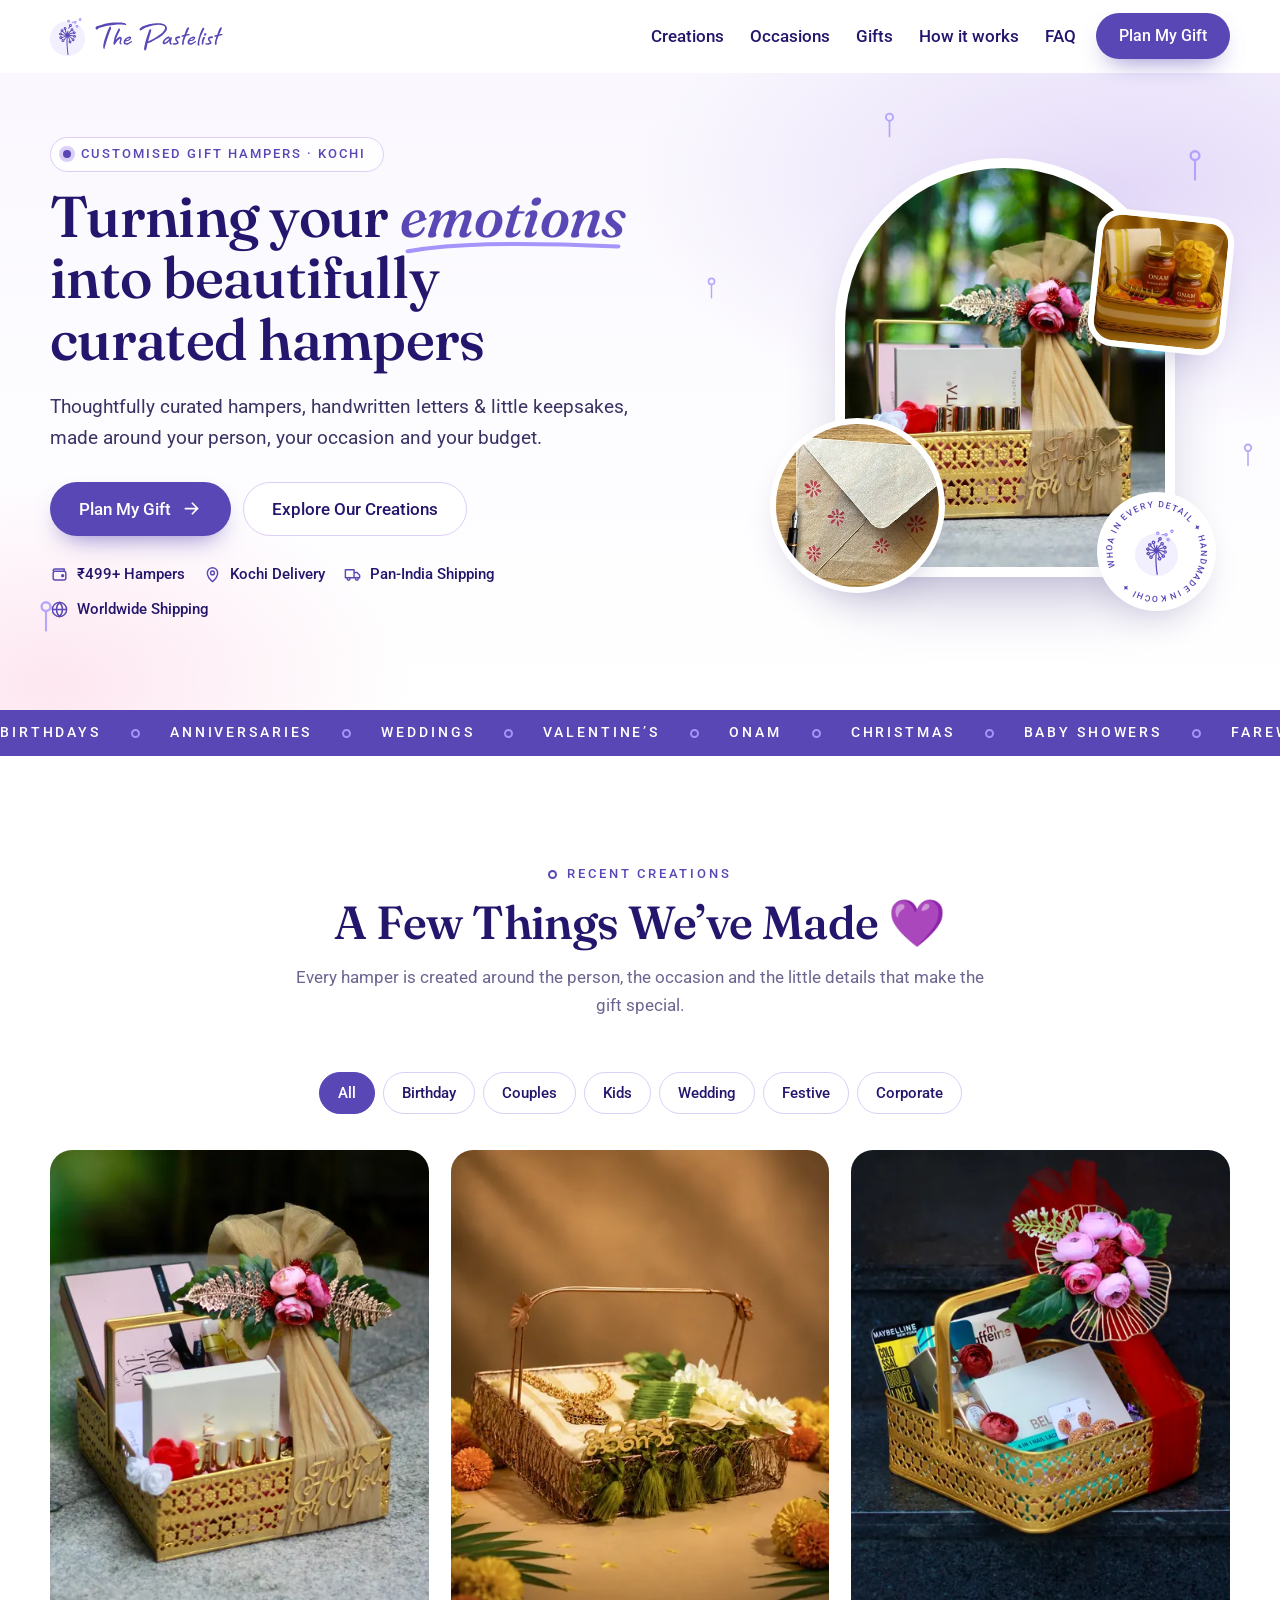
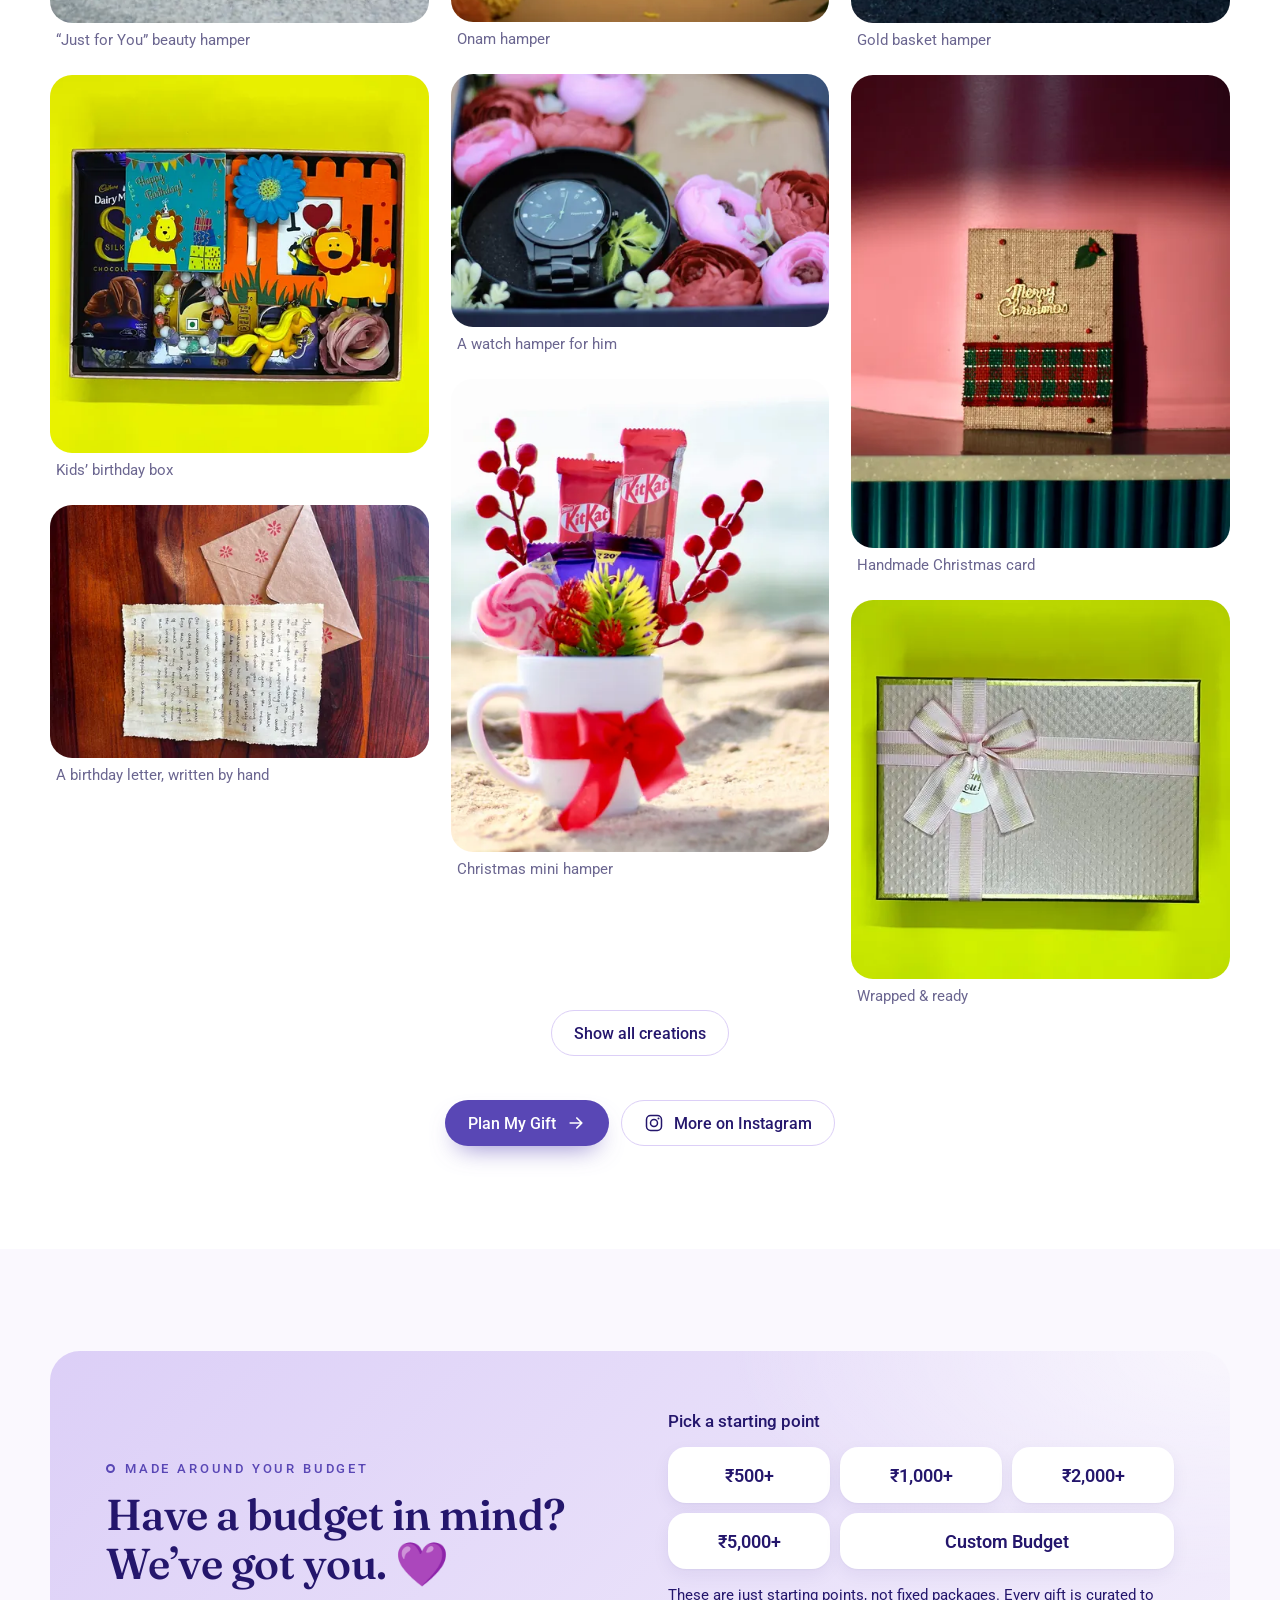
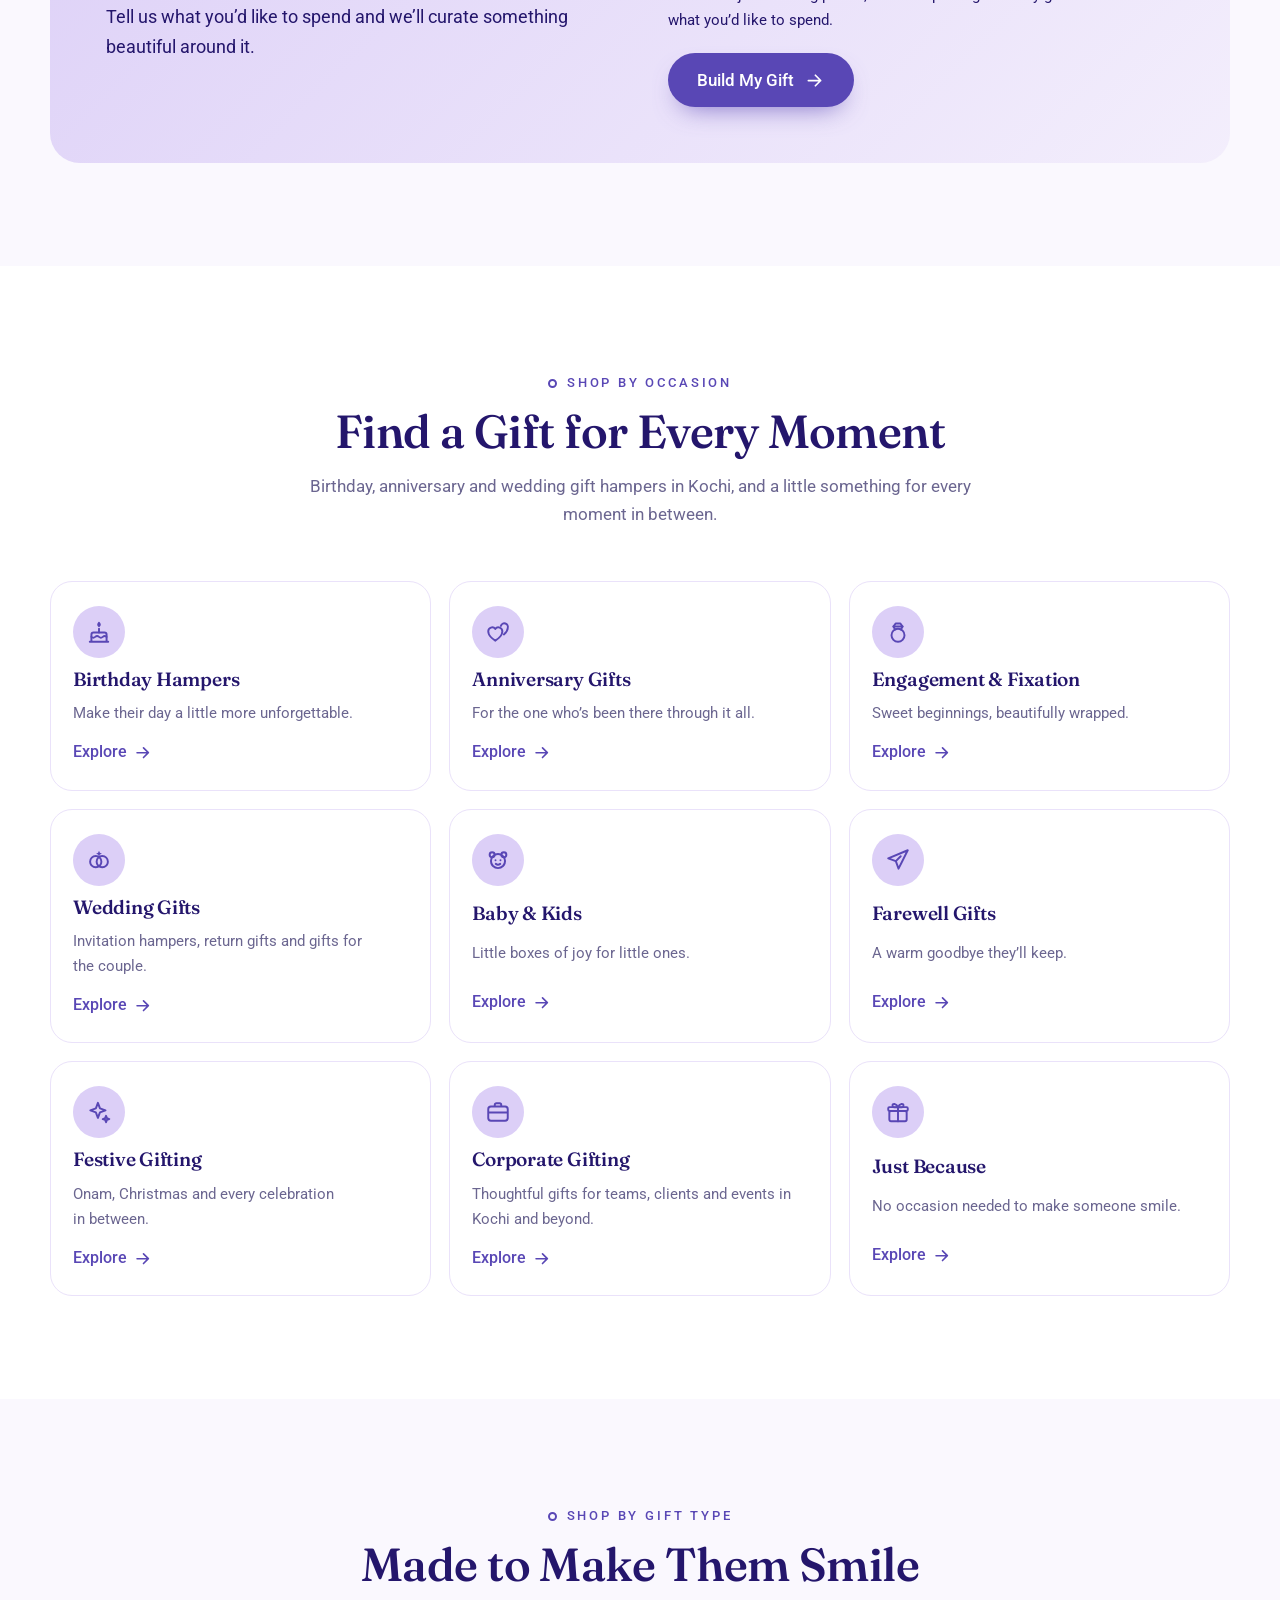
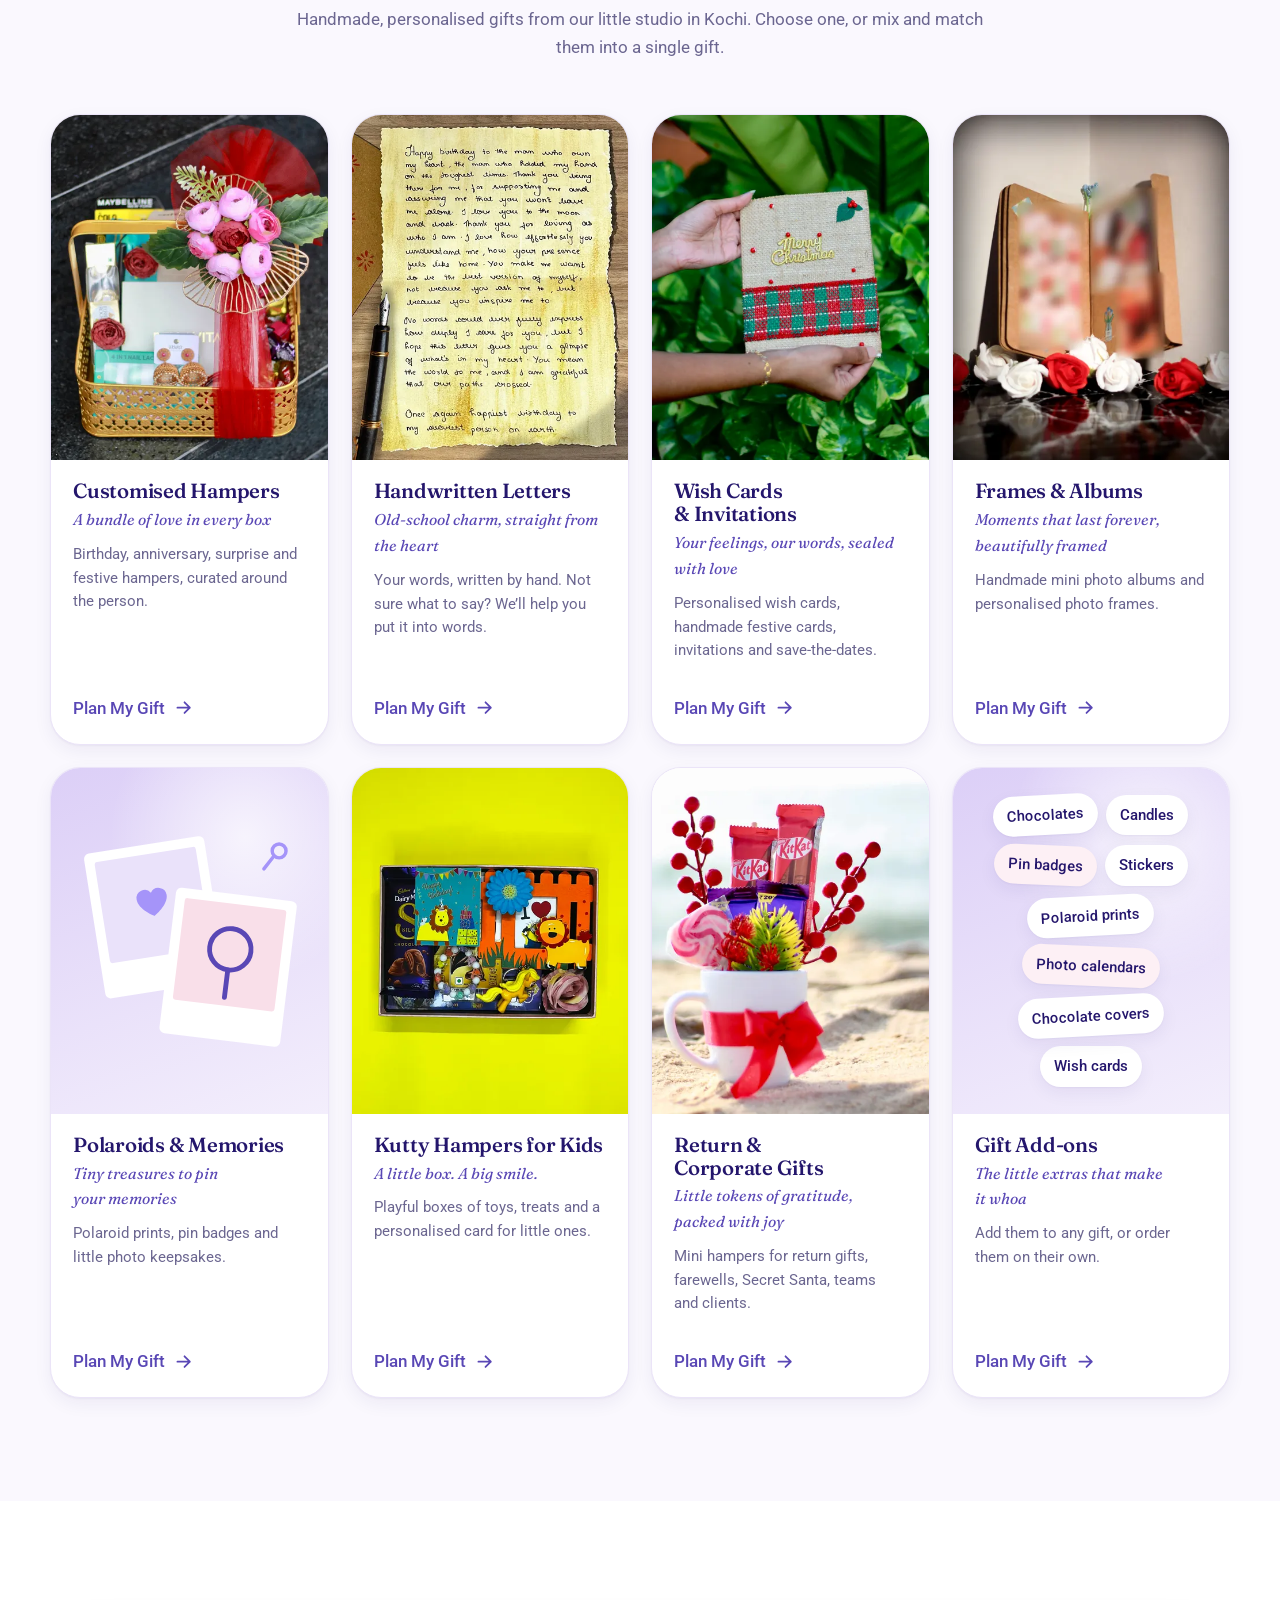
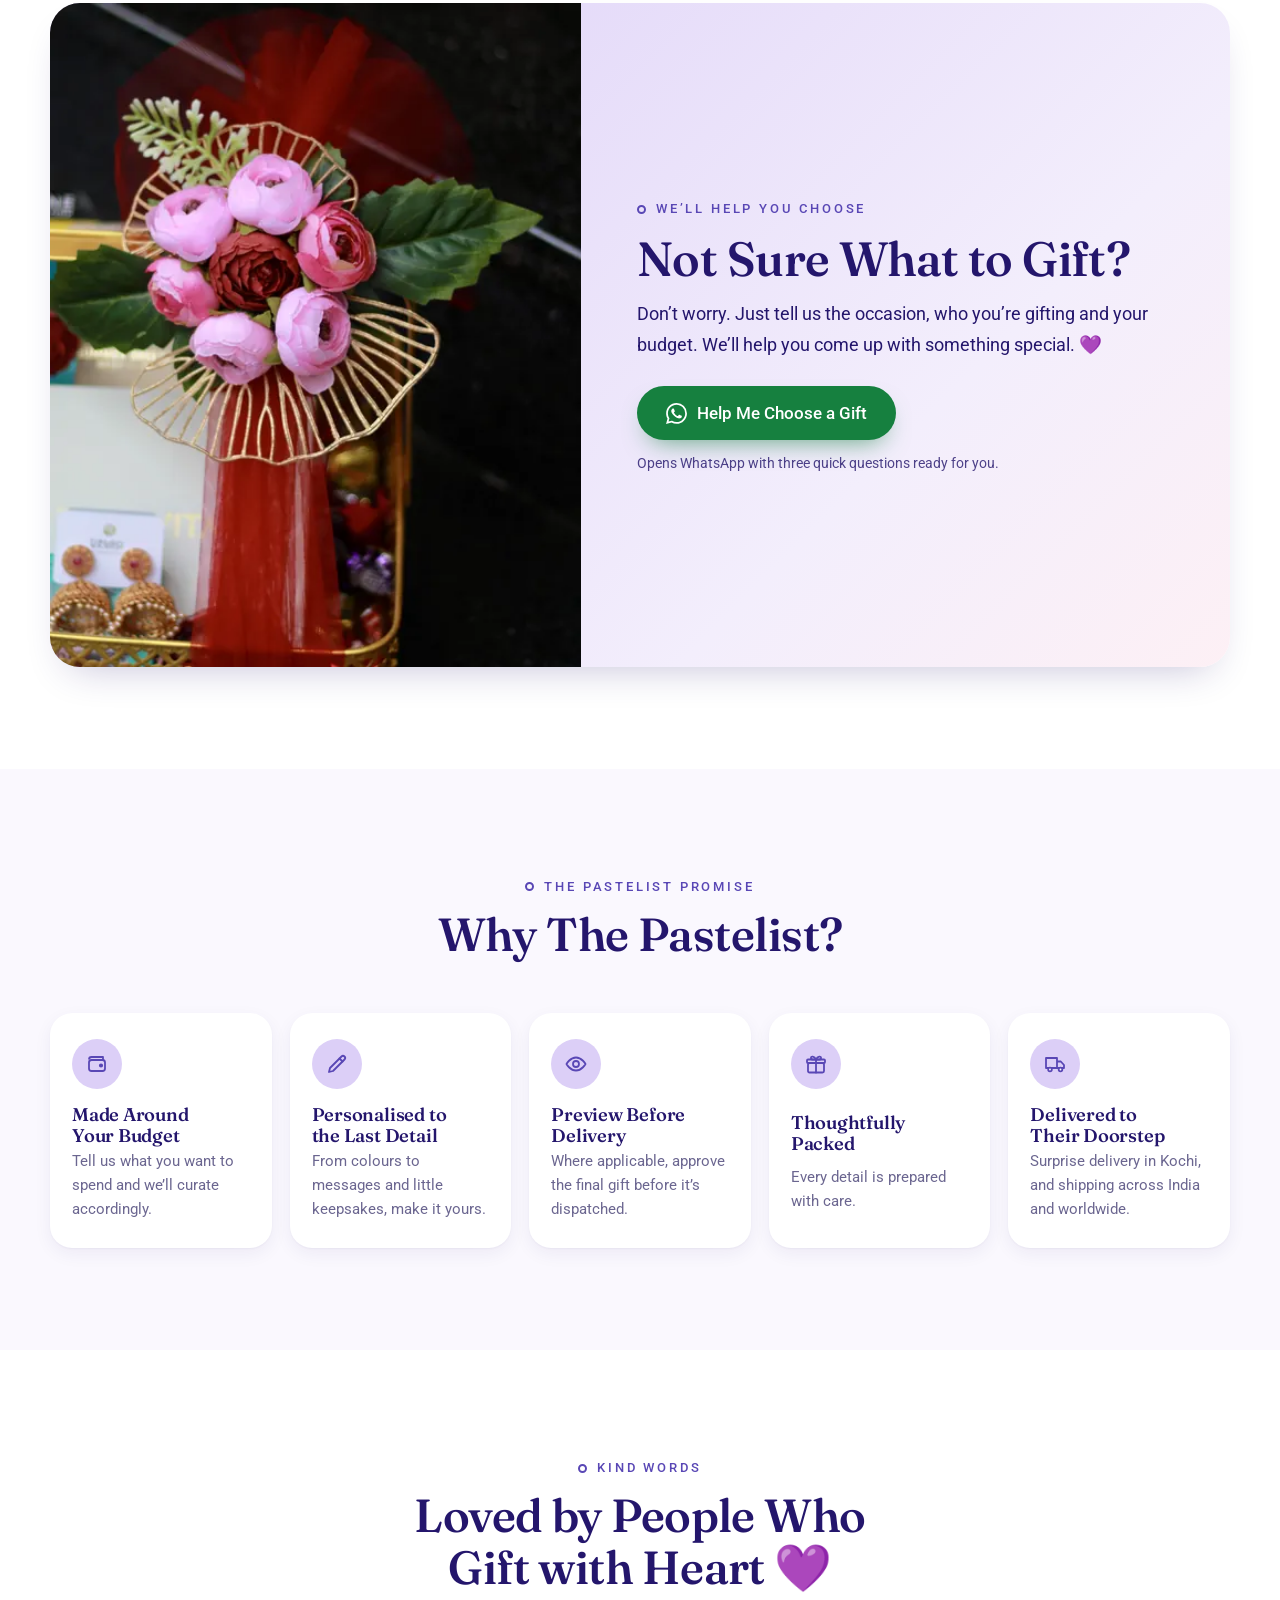
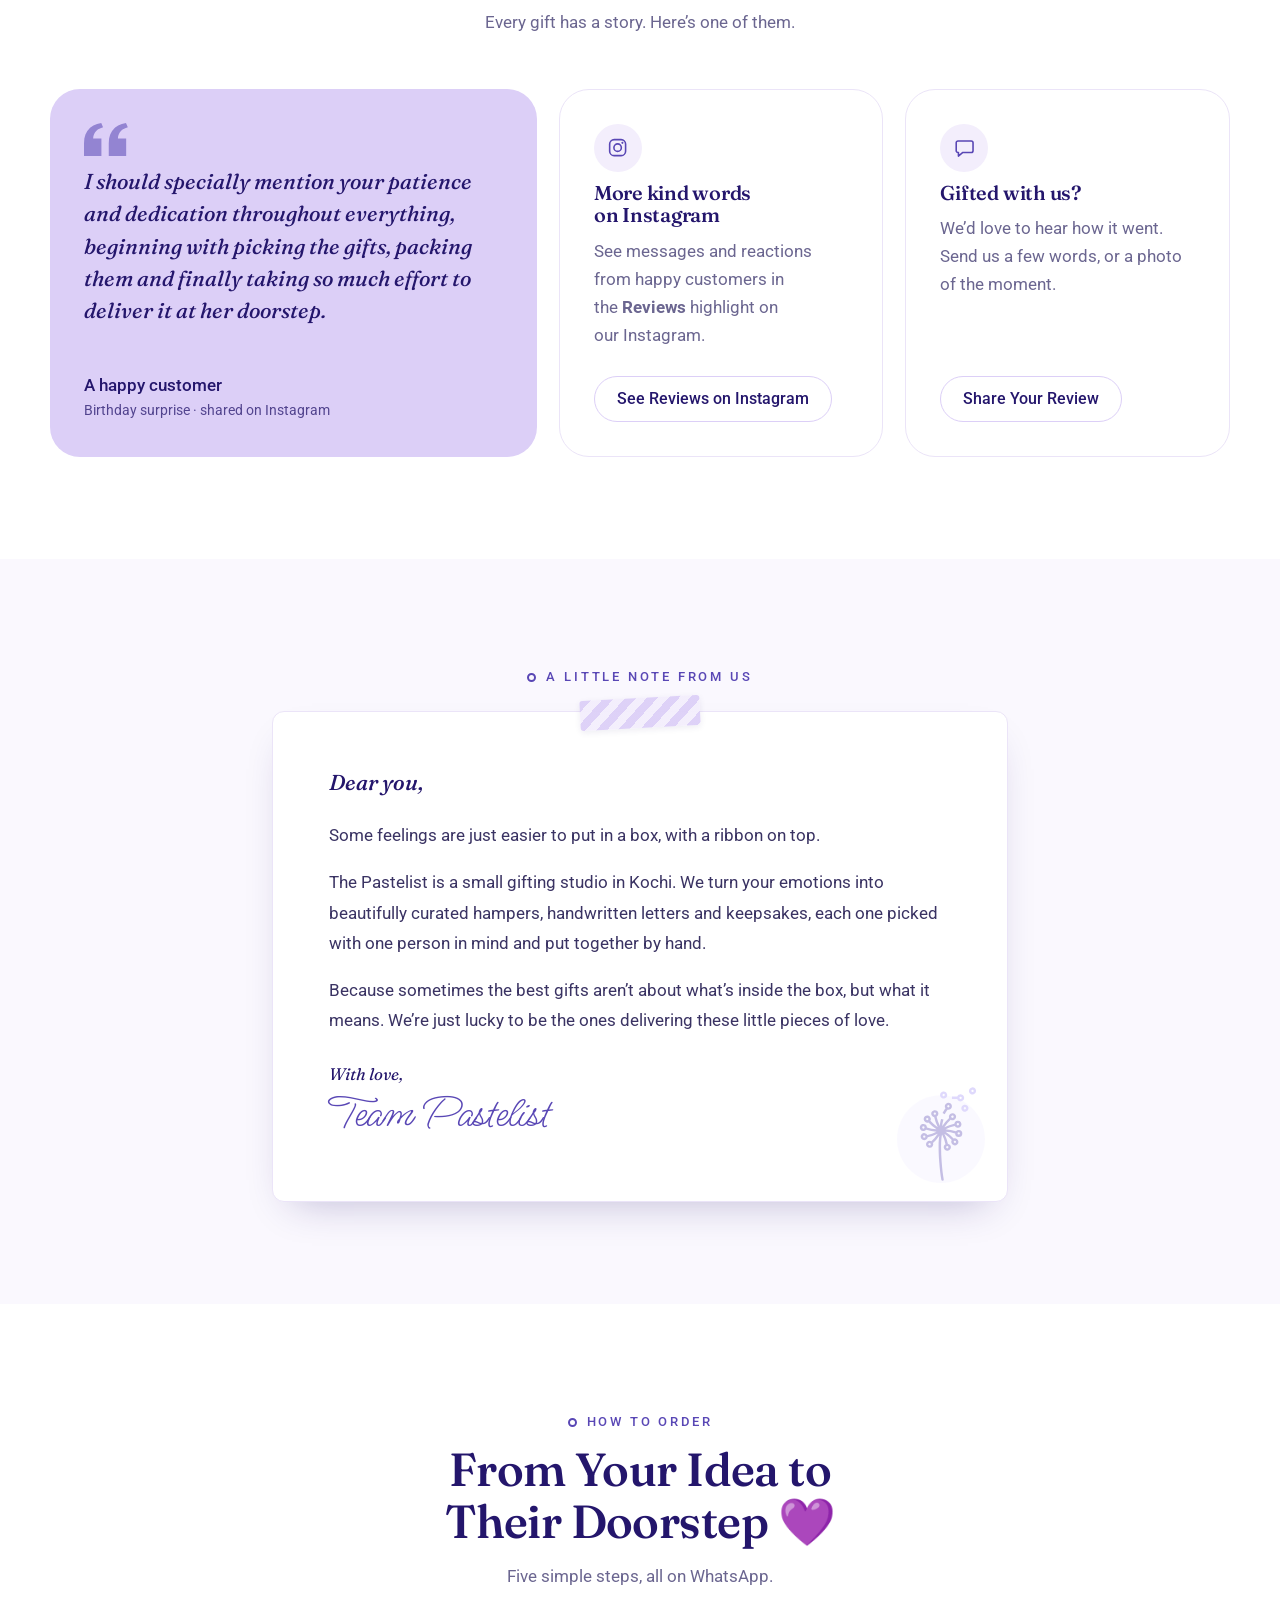
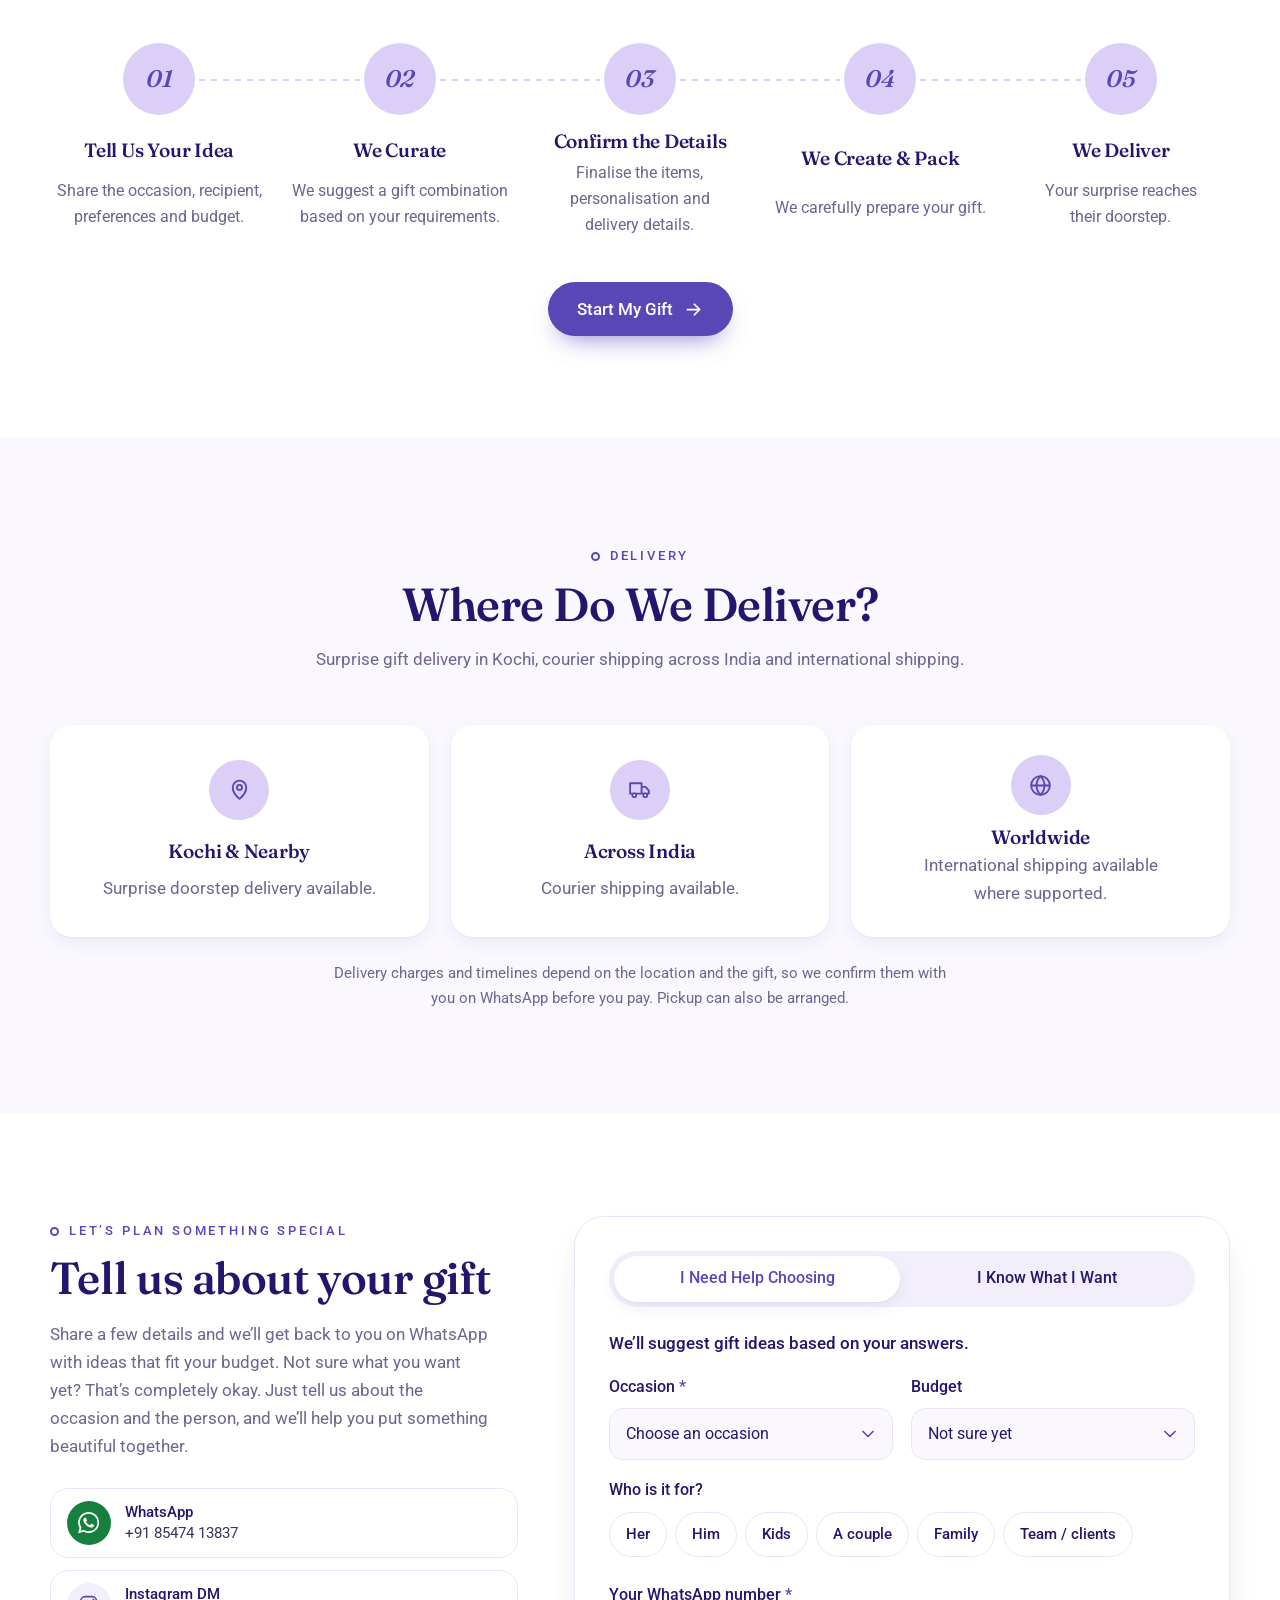
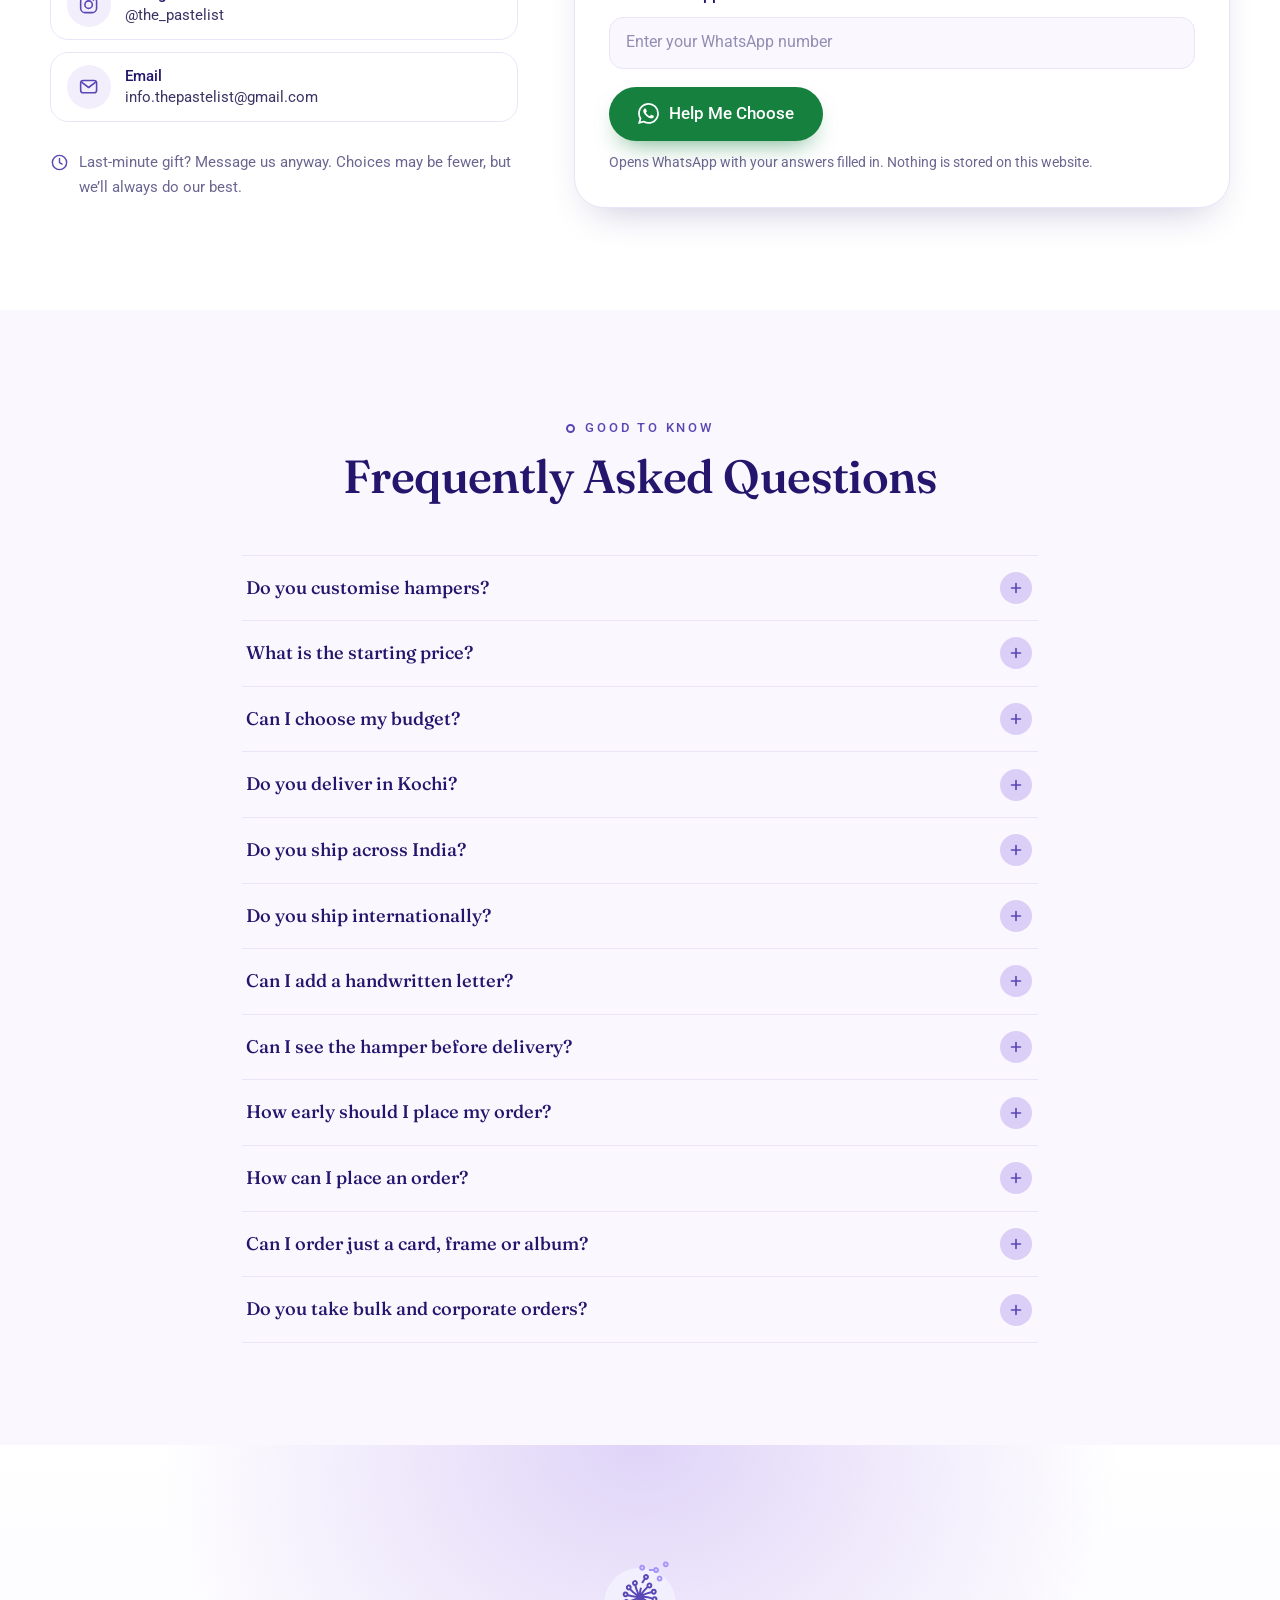
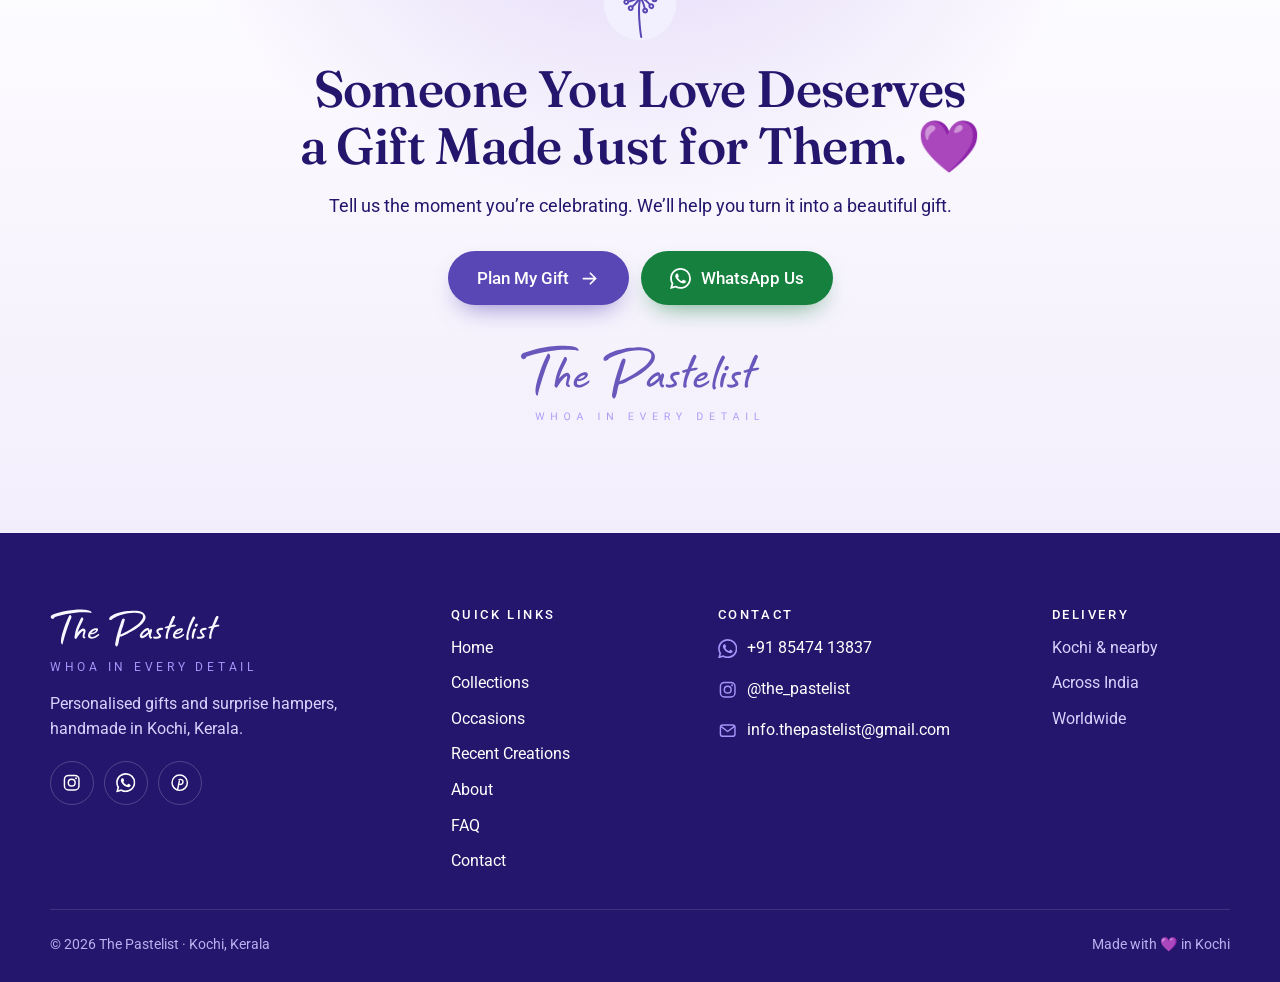
==== commit b15a2820: "Added Ribbon Back" ====
--- a/index.html
+++ b/index.html
@@ -158,6 +158,21 @@
       </div>
     </section>
 
+    <!-- ========================= OCCASIONS RIBBON ========================= -->
+    <!-- Slowly scrolling list of occasions. The visible track is decorative (repeated 4x so the
+         loop is seamless on wide screens); screen readers get the plain list instead. -->
+    <div class="ribbon">
+      <ul class="visually-hidden" aria-label="Occasions we make gifts for">
+        <li>Birthdays</li><li>Anniversaries</li><li>Weddings and engagements</li><li>Valentine’s Day</li><li>Onam</li><li>Christmas and New Year</li><li>Baby showers</li><li>Farewells</li><li>Corporate gifting</li><li>Just because</li>
+      </ul>
+      <div class="ribbon-track" aria-hidden="true">
+        <span>Birthdays</span><span>Anniversaries</span><span>Weddings</span><span>Valentine’s</span><span>Onam</span><span>Christmas</span><span>Baby showers</span><span>Farewells</span><span>Corporate gifting</span><span>Just because</span>
+        <span>Birthdays</span><span>Anniversaries</span><span>Weddings</span><span>Valentine’s</span><span>Onam</span><span>Christmas</span><span>Baby showers</span><span>Farewells</span><span>Corporate gifting</span><span>Just because</span>
+        <span>Birthdays</span><span>Anniversaries</span><span>Weddings</span><span>Valentine’s</span><span>Onam</span><span>Christmas</span><span>Baby showers</span><span>Farewells</span><span>Corporate gifting</span><span>Just because</span>
+        <span>Birthdays</span><span>Anniversaries</span><span>Weddings</span><span>Valentine’s</span><span>Onam</span><span>Christmas</span><span>Baby showers</span><span>Farewells</span><span>Corporate gifting</span><span>Just because</span>
+      </div>
+    </div>
+
     <!-- ========================= RECENT CREATIONS ========================= -->
     <section class="section" id="creations" aria-labelledby="creations-title">
       <div class="container">
--- a/css/styles.css
+++ b/css/styles.css
@@ -417,6 +417,37 @@
   .hero-grid { grid-template-columns: 1.1fr 0.9fr; }
   .hero-visual { margin-right: 0; }
 }
+
+/* ----------------------------- Ribbon ----------------------------------- */
+.ribbon {
+  overflow: hidden;
+  padding: 16px 0;
+  background: var(--violet);
+  color: #fff;
+}
+.ribbon-track {
+  display: flex;
+  width: max-content;
+  animation: ribbon 92s linear infinite;   /* ~45px a second */
+}
+.ribbon:hover .ribbon-track { animation-play-state: paused; }
+.ribbon-track span {
+  display: inline-flex;
+  align-items: center;
+  gap: 30px;
+  padding-right: 30px;
+  font: 500 0.9rem/1 var(--font-body);
+  letter-spacing: 0.2em;
+  text-transform: uppercase;
+  white-space: nowrap;
+}
+.ribbon-track span::after {
+  content: "";
+  width: 9px; height: 9px;
+  border: 2px solid var(--lavender);
+  border-radius: 50%;
+}
+@keyframes ribbon { to { transform: translateX(-50%); } }
 
 /* ---------------------------- Sections ---------------------------------- */
 .section { padding: var(--section-y) 0; }
@@ -1136,11 +1167,20 @@
     transition-duration: 0.01ms !important;
   }
   .reveal-ready [data-reveal] { opacity: 1; transform: none; }
+  /* ribbon stops moving: a still, centred list on wide screens… */
+  .ribbon-track { flex-wrap: wrap; justify-content: center; row-gap: 12px; width: auto; padding-inline: var(--gutter); animation: none; }
+  .ribbon-track span:nth-child(n + 11) { display: none; }
+}
+@media (prefers-reduced-motion: reduce) and (max-width: 899px) {
+  /* …and a single still line you can swipe on phones and tablets */
+  .ribbon { overflow-x: auto; scrollbar-width: none; }
+  .ribbon::-webkit-scrollbar { display: none; }
+  .ribbon-track { flex-wrap: nowrap; justify-content: flex-start; width: max-content; }
 }
 
 /* ------------------------------- Print ---------------------------------- */
 @media print {
-  .site-header, .wa-float, .wa-bar, .seeds, .hero-actions, .form-card, .lightbox, .final-actions { display: none !important; }
+  .site-header, .wa-float, .wa-bar, .seeds, .ribbon, .hero-actions, .form-card, .lightbox, .final-actions { display: none !important; }
   body { padding: 0; }
   .section { padding: 24px 0; }
 }
